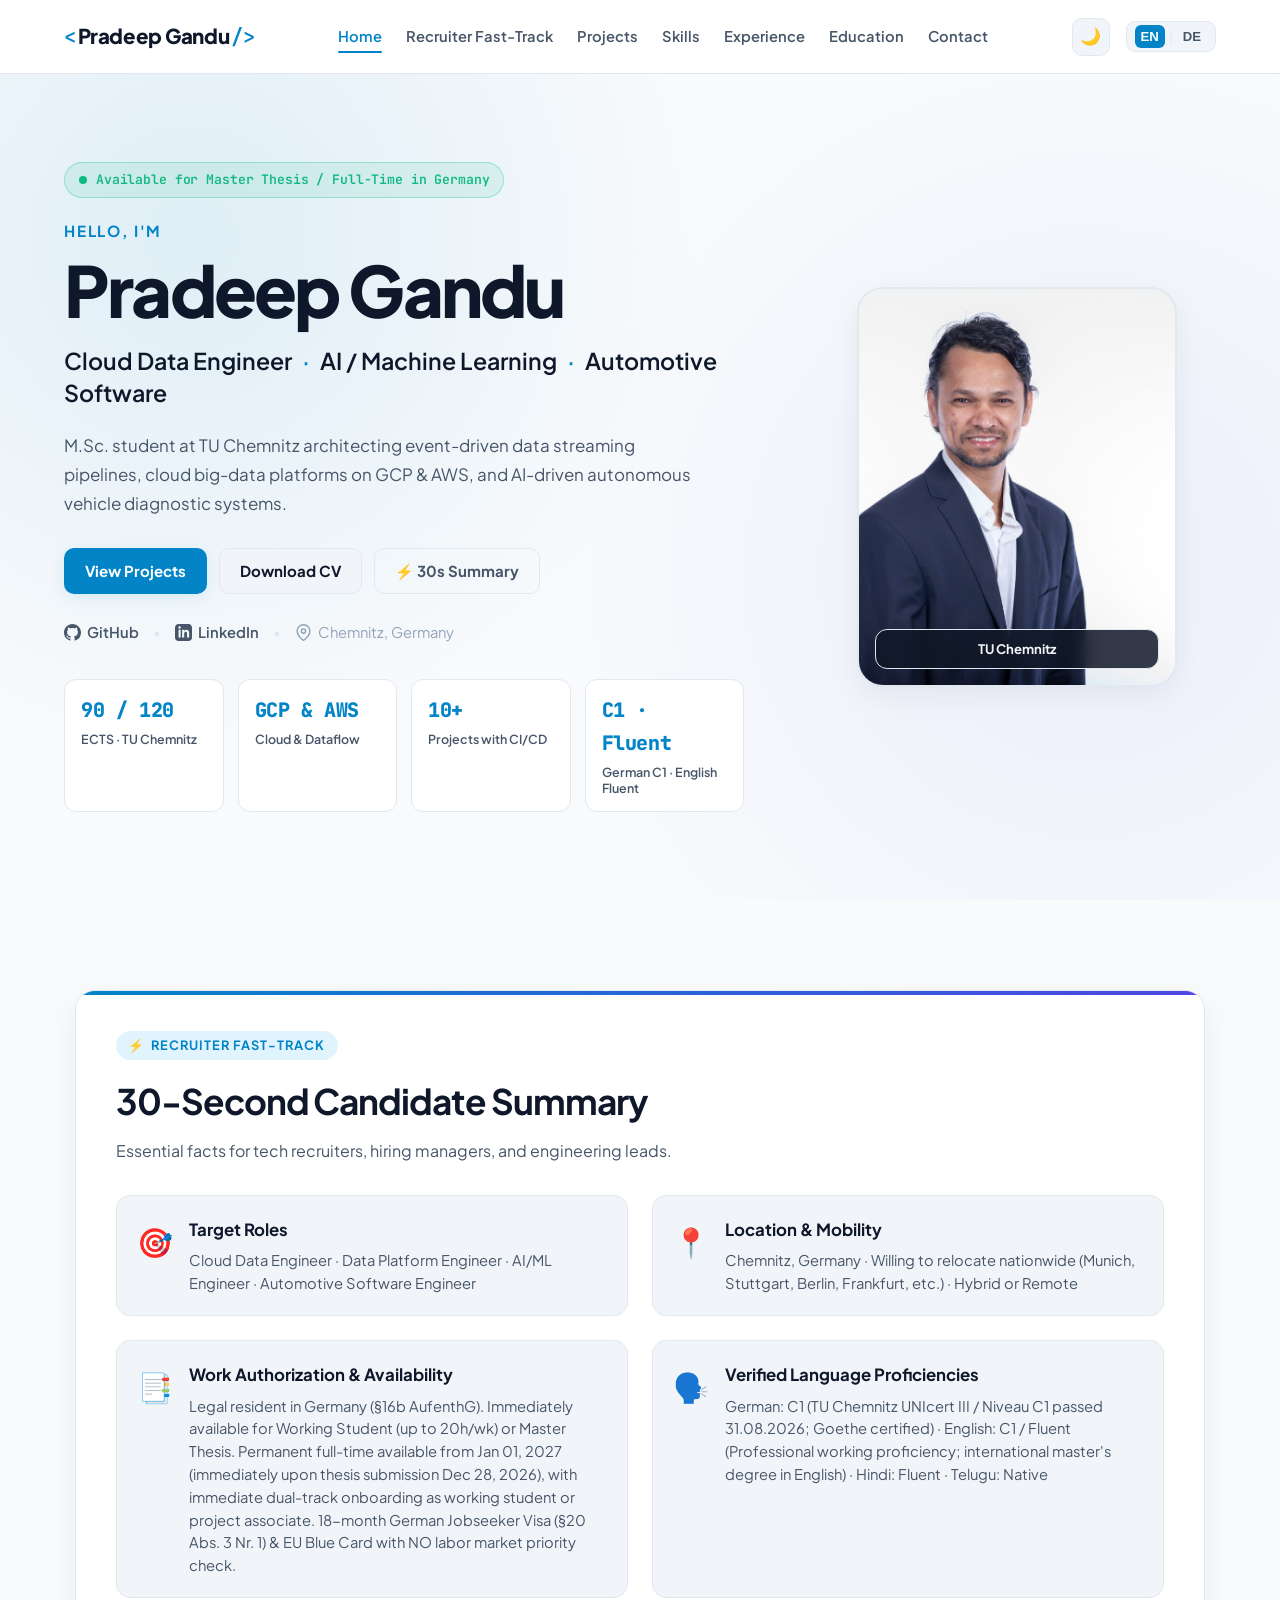
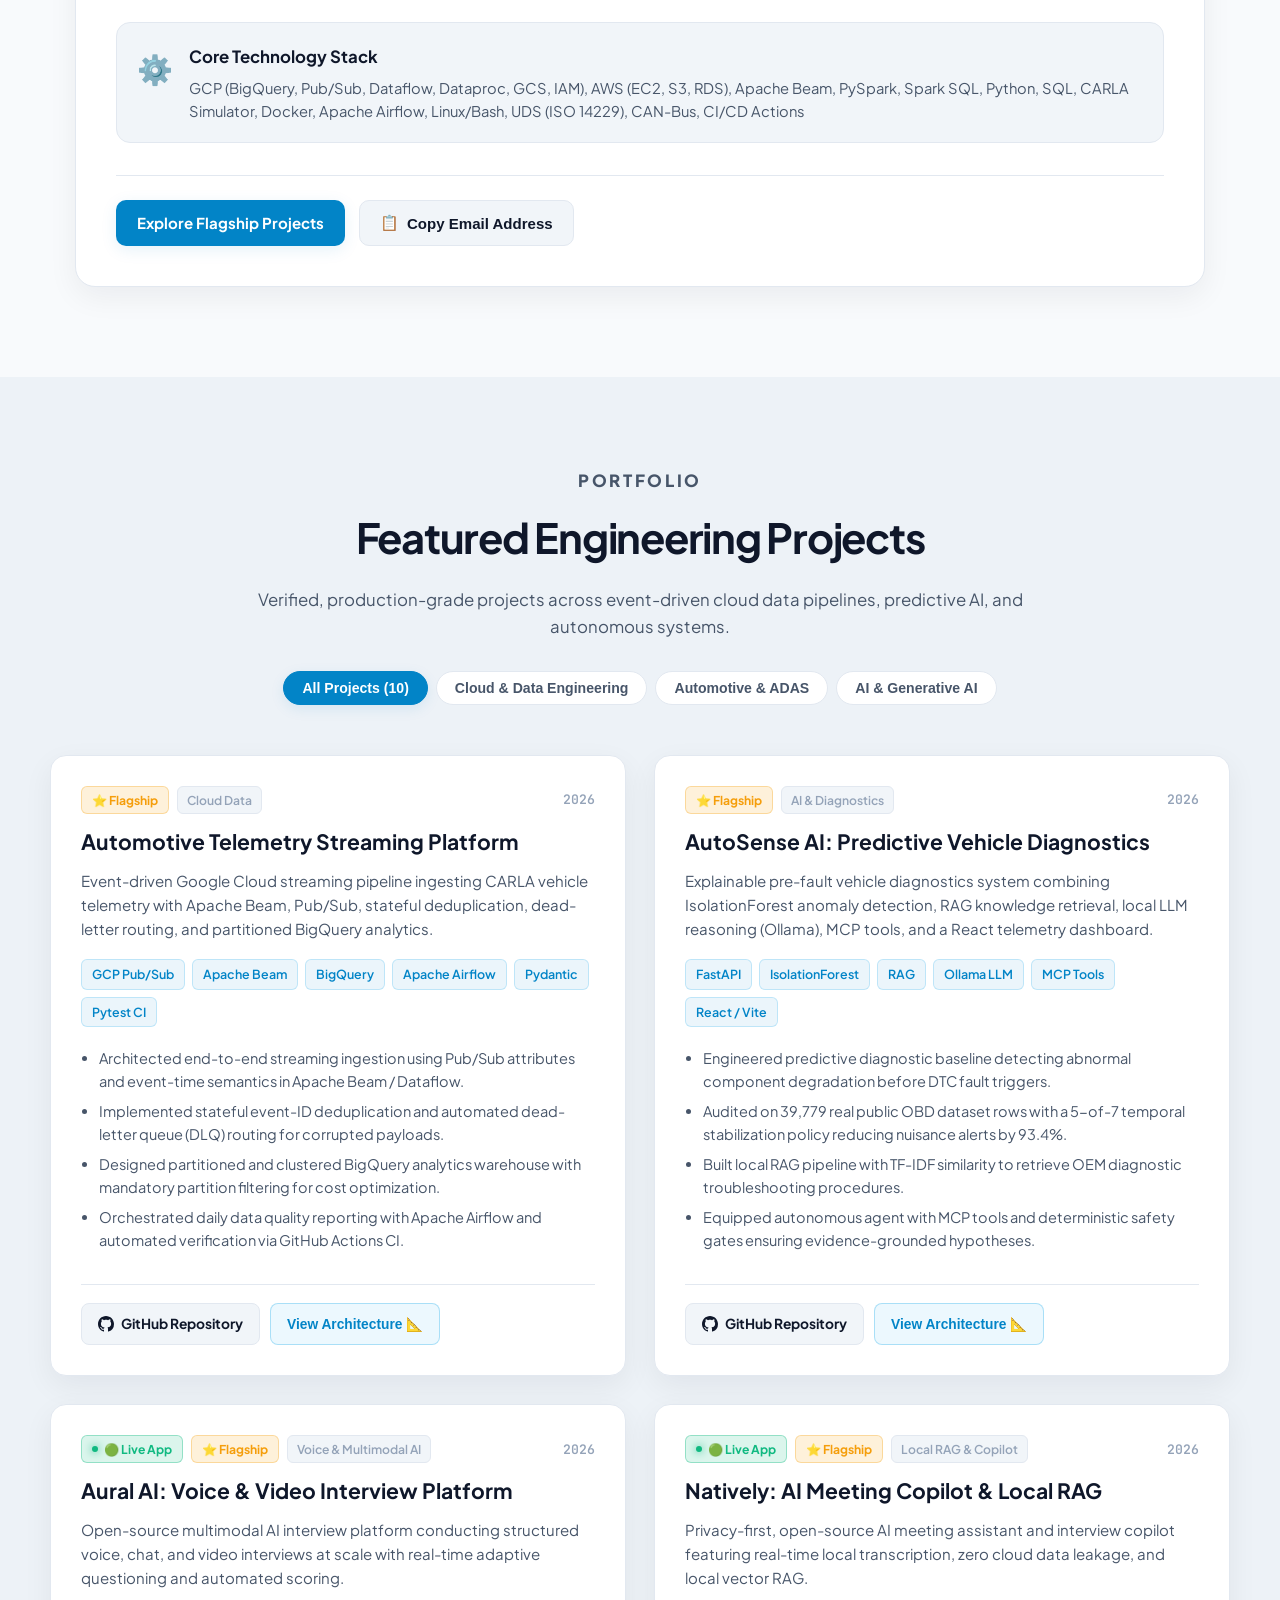
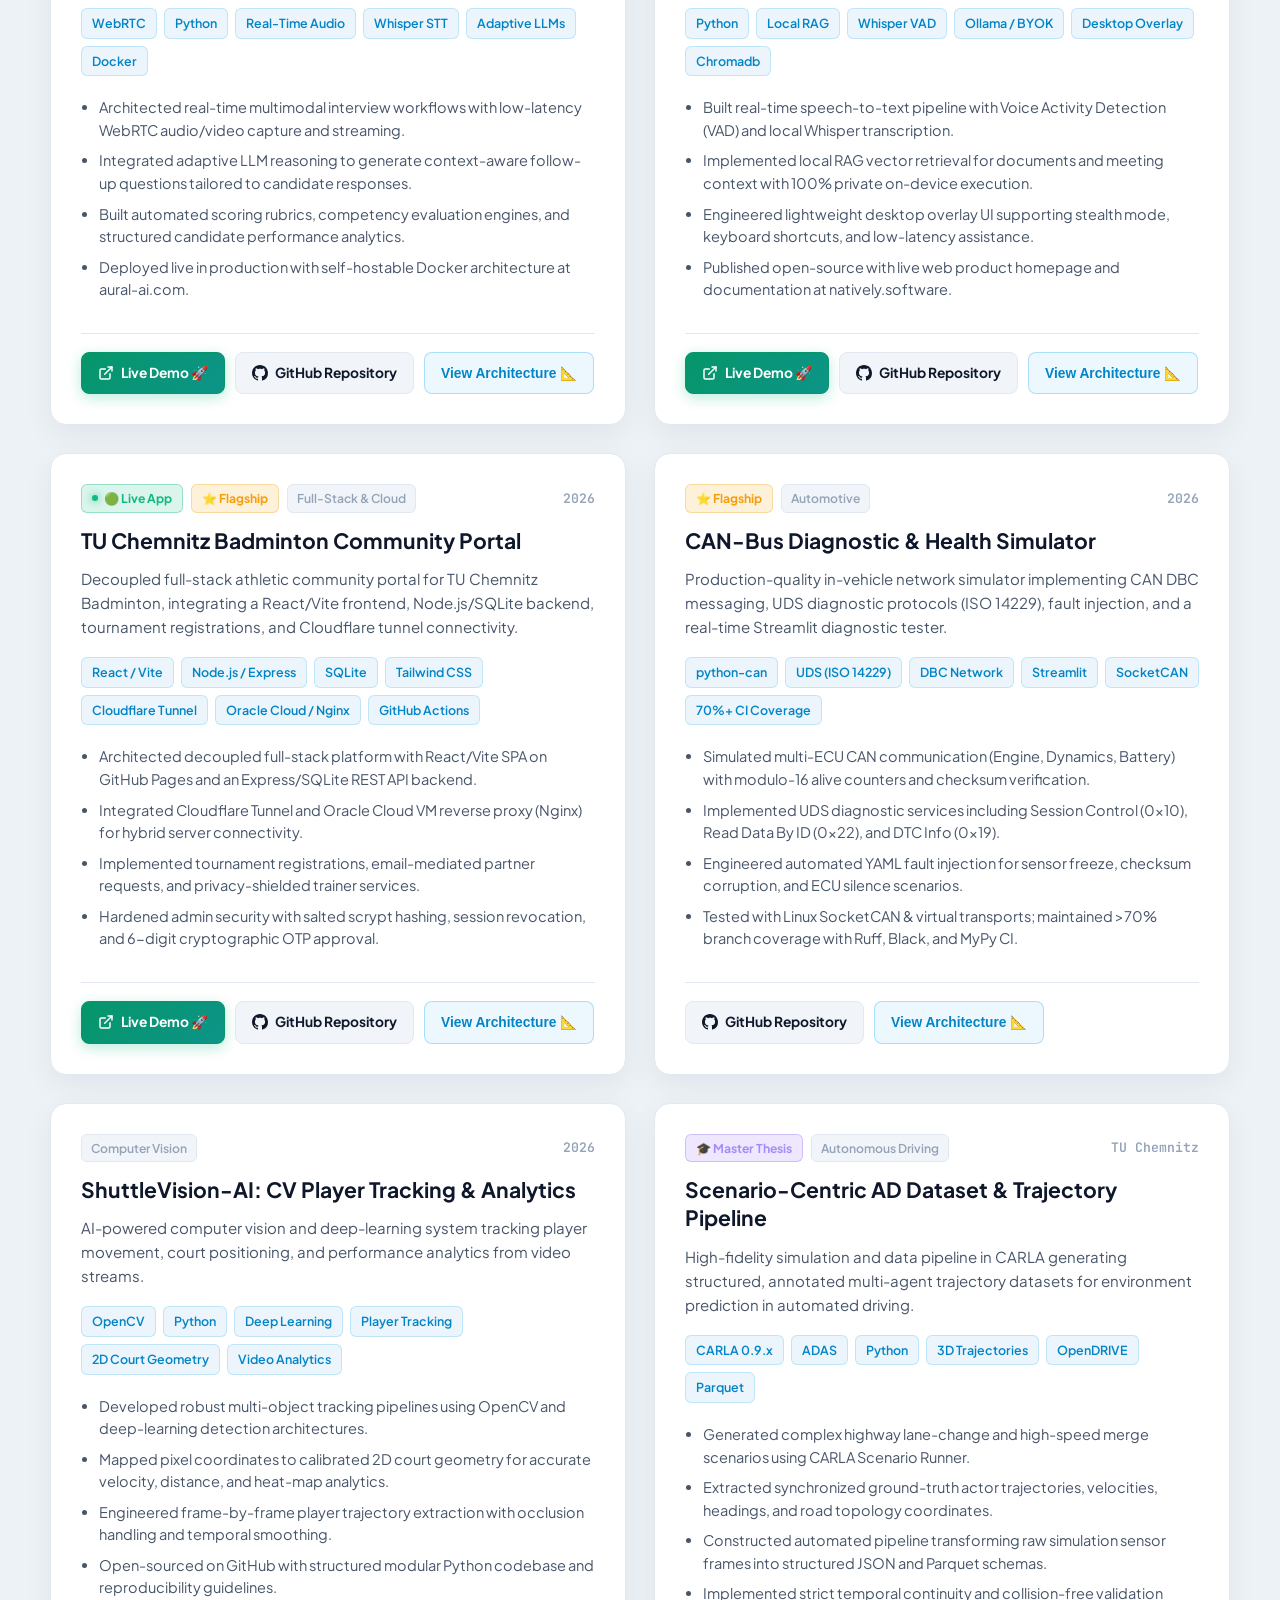
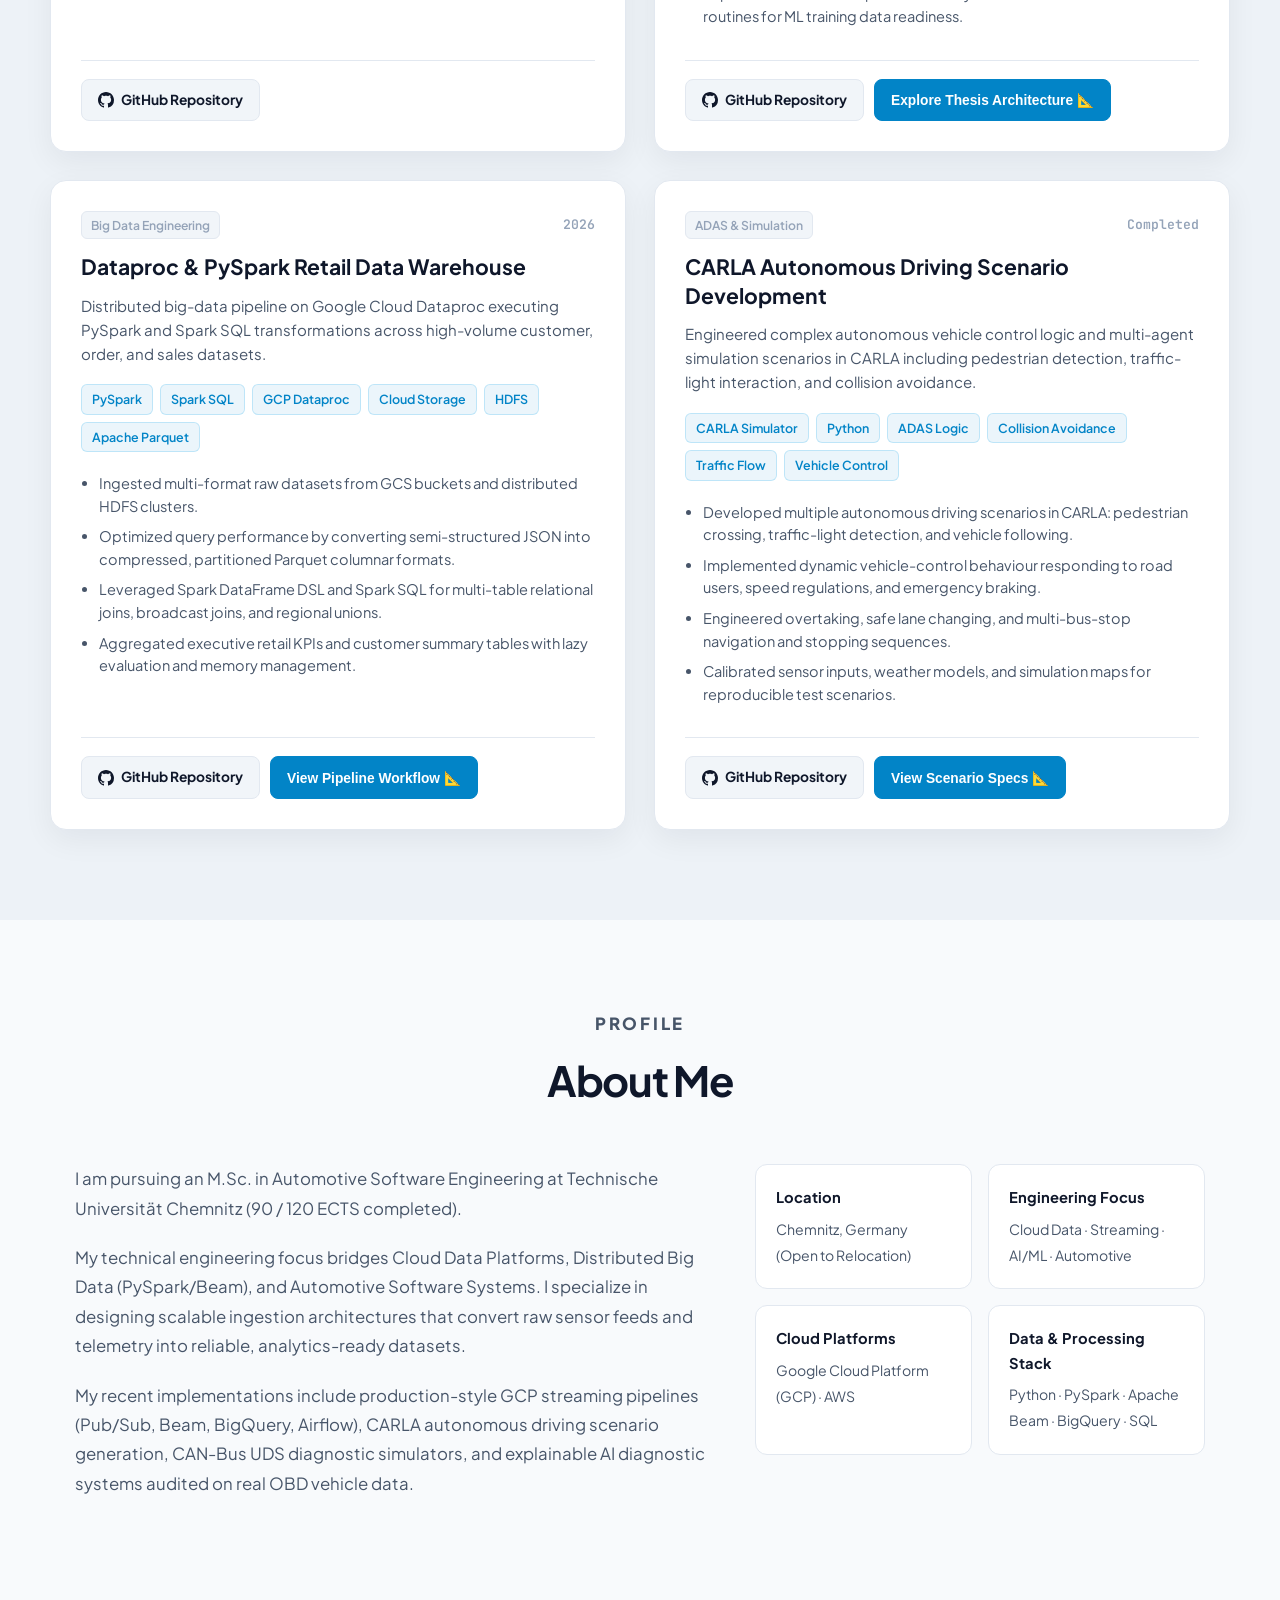
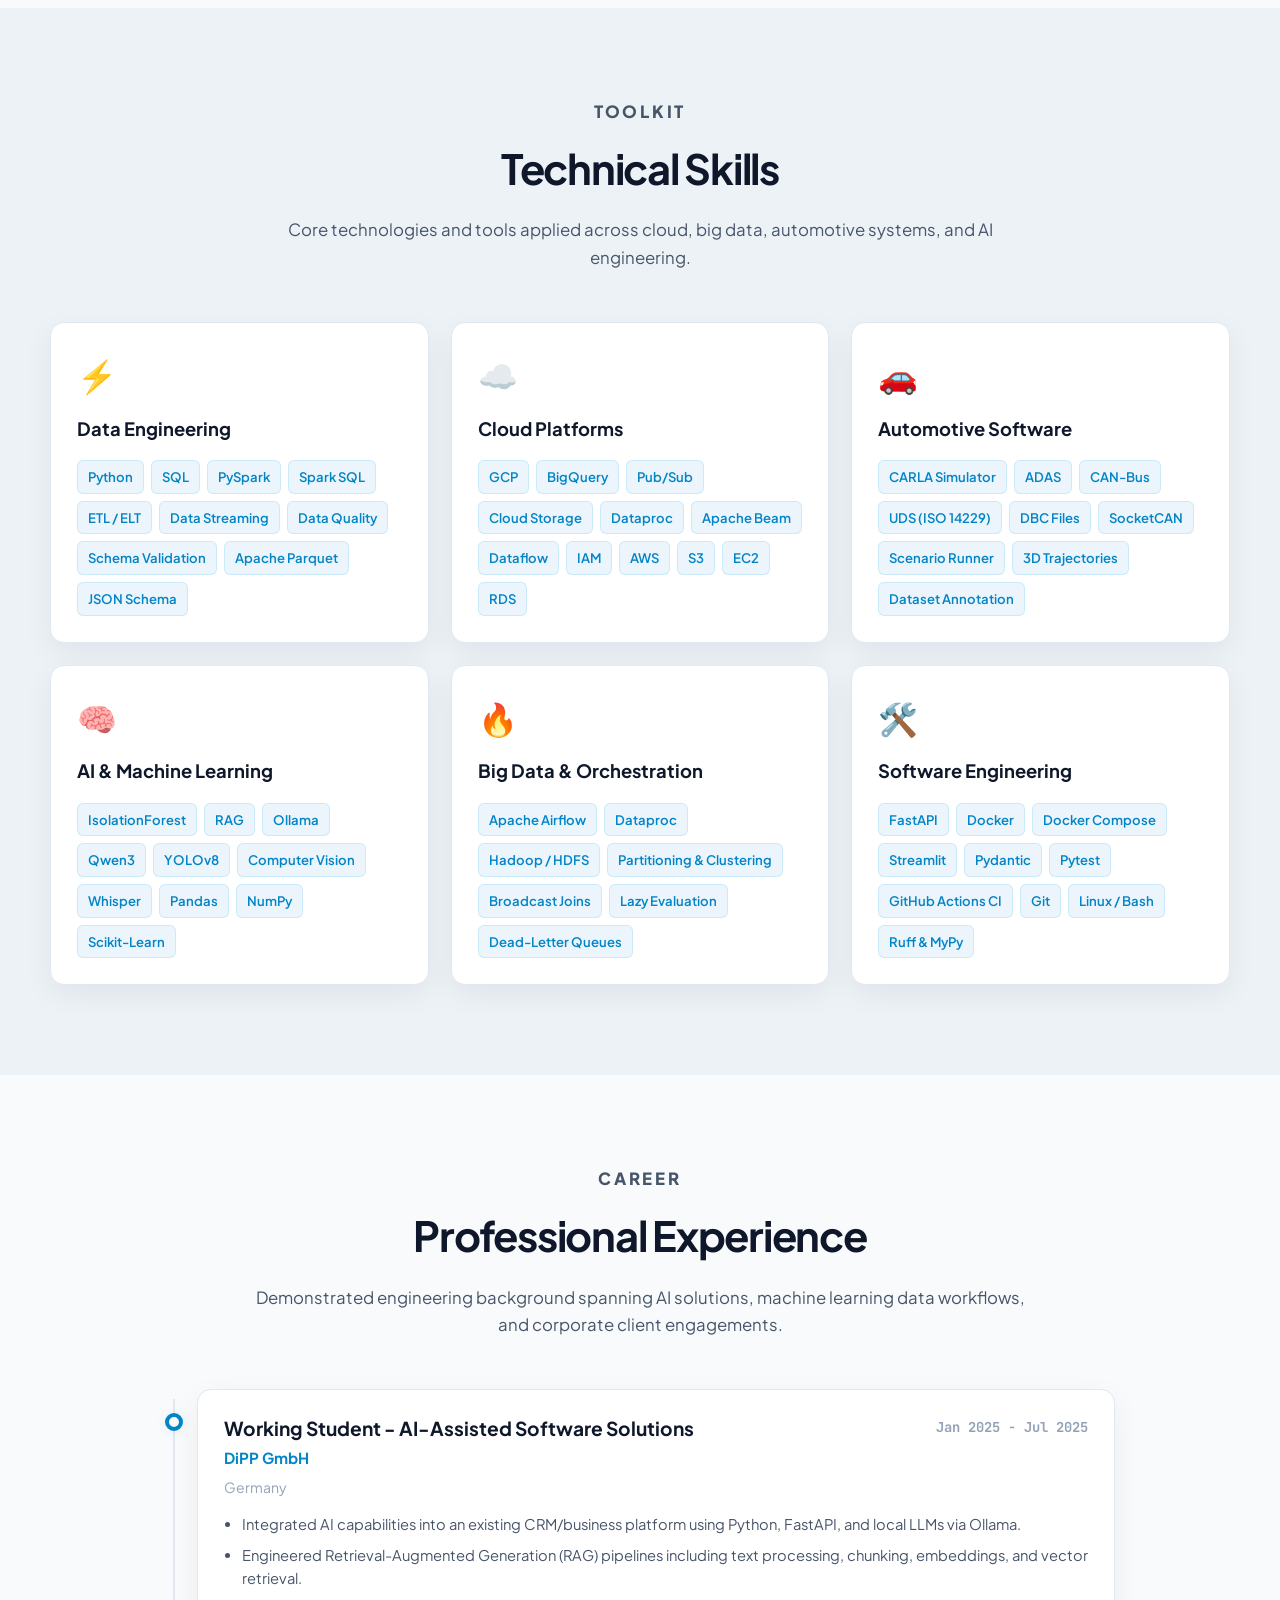
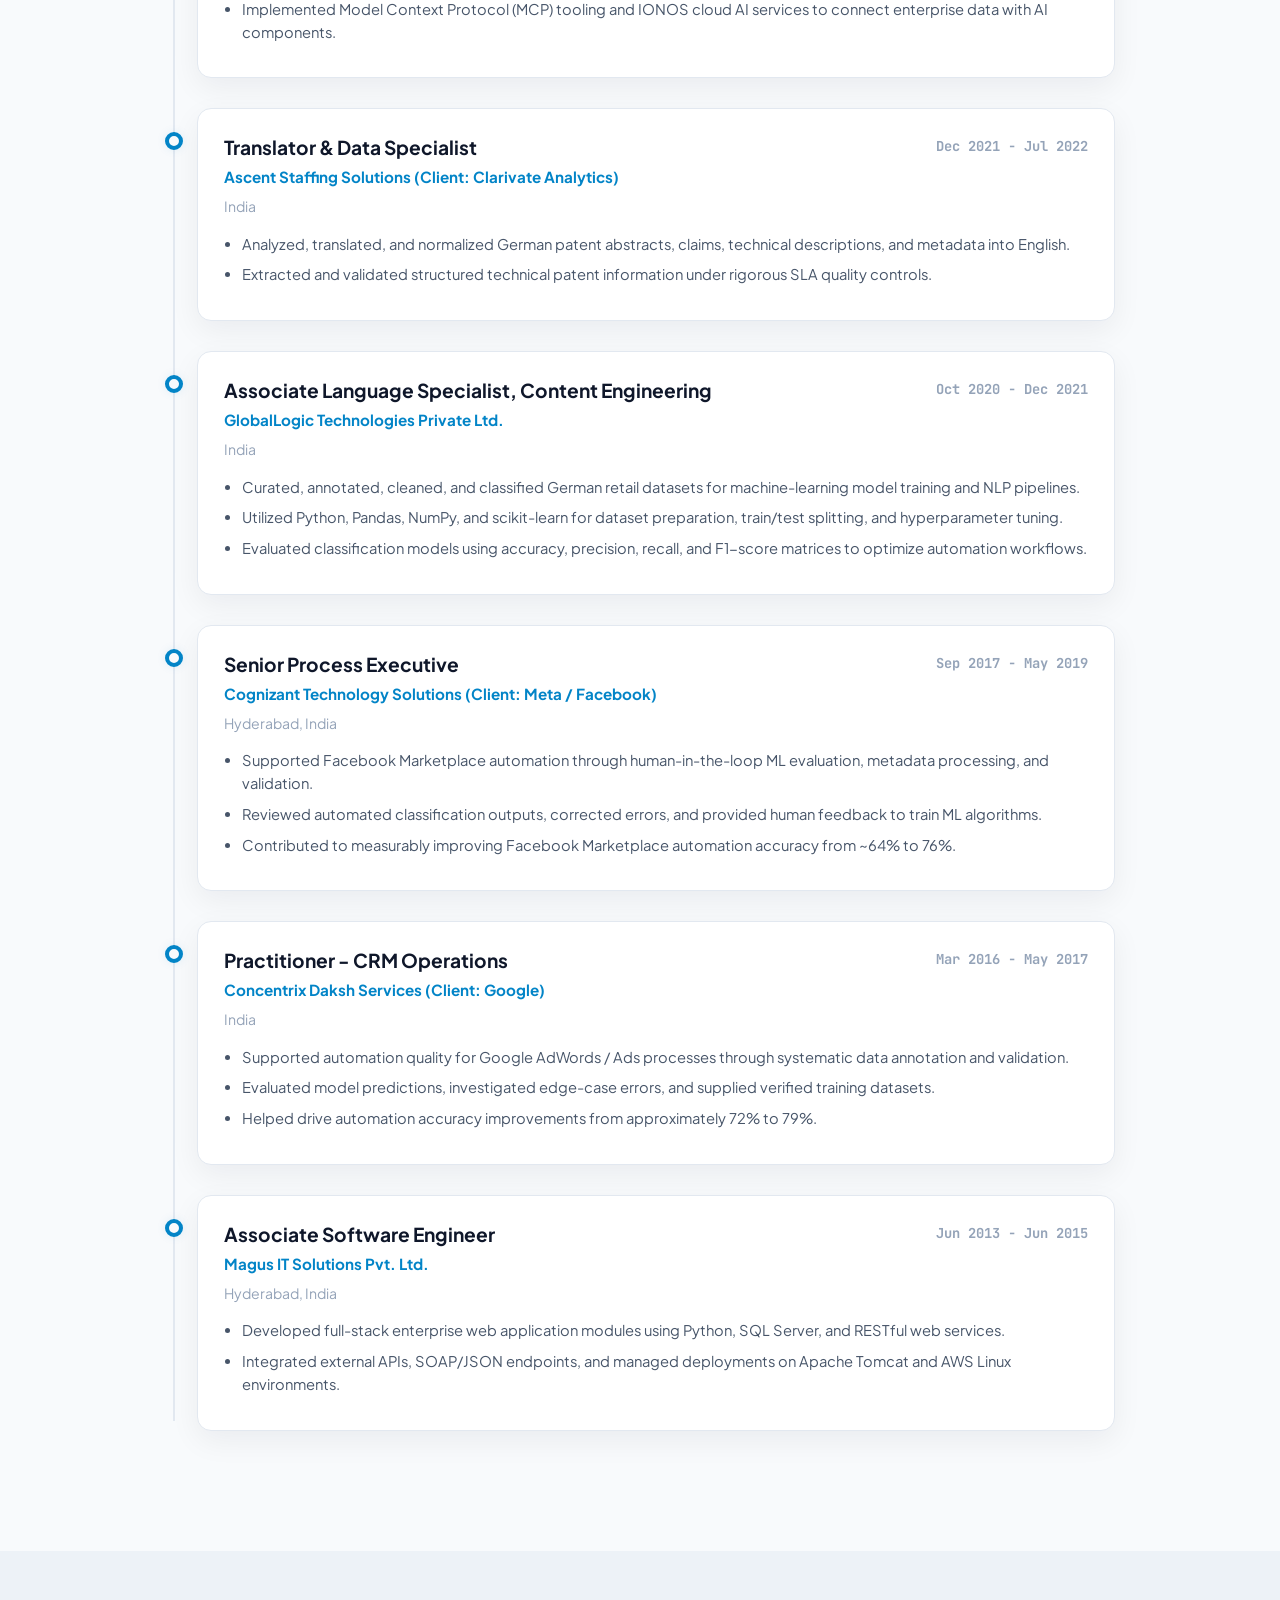
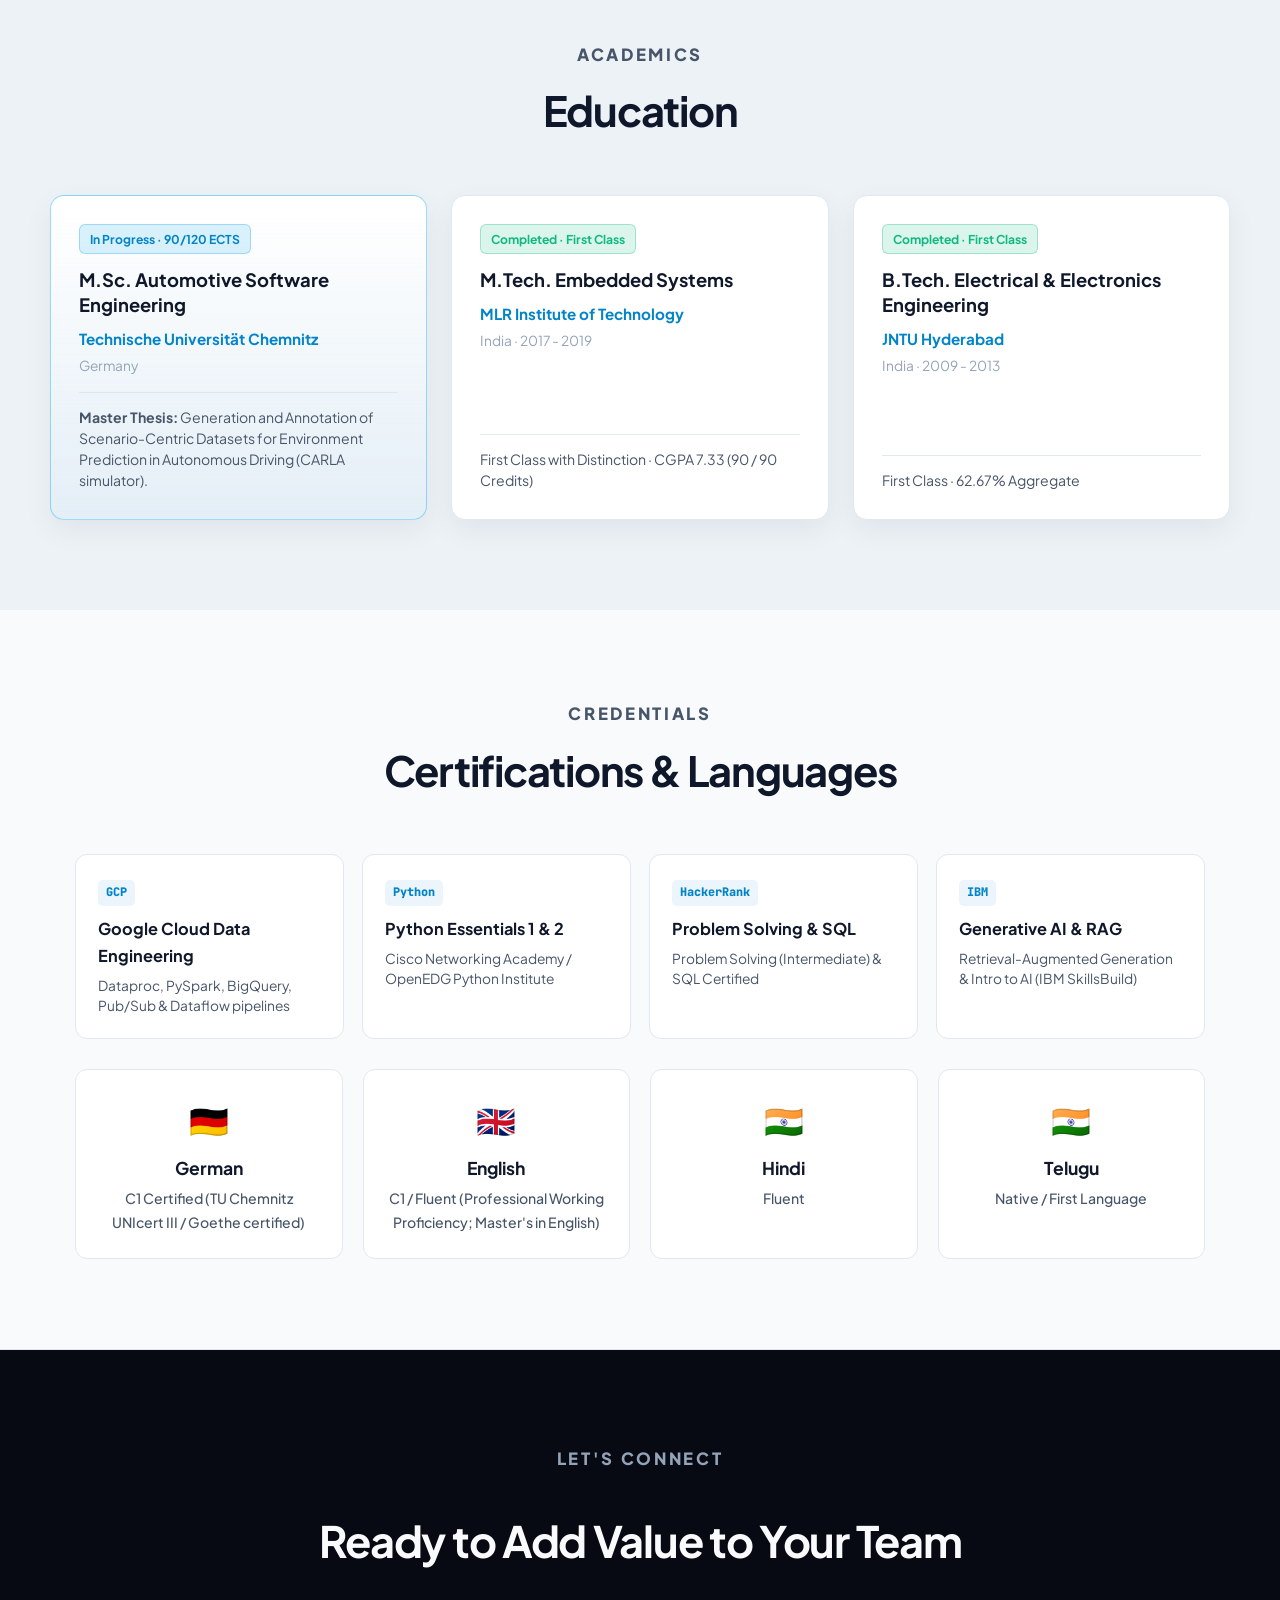
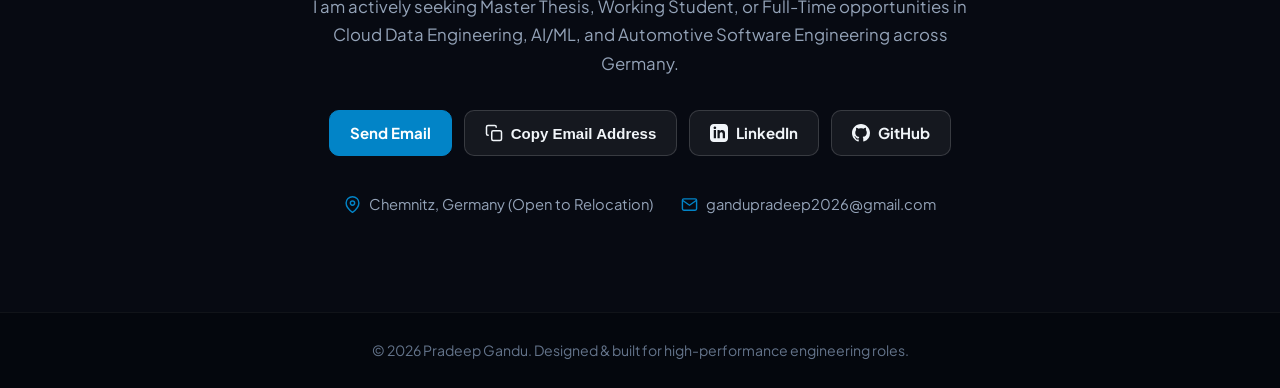
==== index.html @ 8ef7483e "Add TU Chemnitz Badminton Community Portal with live link and architecture modal" ====
<!DOCTYPE html>
<html lang="en" data-theme="dark">
<head>
    <meta charset="UTF-8">
    <meta name="viewport" content="width=device-width, initial-scale=1.0">
    <meta name="description" content="Portfolio of Pradeep Gandu - Cloud Data Engineer, AI/ML, and Automotive Software Engineer based in Chemnitz, Germany.">
    <meta name="keywords" content="Pradeep Gandu, Cloud Data Engineer, GCP, BigQuery, PubSub, Apache Beam, PySpark, AI, Machine Learning, Automotive Software, CAN-Bus, CARLA, Chemnitz, Germany">
    <meta name="author" content="Pradeep Gandu">
    <title>Pradeep Gandu | Cloud Data & Automotive Software Engineer</title>
    <link rel="preconnect" href="https://fonts.googleapis.com">
    <link rel="preconnect" href="https://fonts.gstatic.com" crossorigin>
    <link href="https://fonts.googleapis.com/css2?family=Plus+Jakarta+Sans:wght@400;500;600;700;800&family=JetBrains+Mono:wght@400;500;600&display=swap" rel="stylesheet">
    <link rel="stylesheet" href="style.css?v=1.1">
</head>

<body>

<header class="navbar" id="navbar">
    <a href="#home" class="logo">
        <span class="logo-accent">&lt;</span>Pradeep Gandu<span class="logo-accent">/&gt;</span>
    </a>

    <button class="menu-button" id="menuButton" aria-label="Open navigation" aria-expanded="false">
        ☰
    </button>

    <nav class="nav-links" id="navLinks">
        <a href="#home" data-i18n="nav.home">Home</a>
        <a href="#snapshot" data-i18n="nav.snapshot">Recruiter Fast-Track</a>
        <a href="#projects" data-i18n="nav.projects">Projects</a>
        <a href="#skills" data-i18n="nav.skills">Skills</a>
        <a href="#experience" data-i18n="nav.experience">Experience</a>
        <a href="#education" data-i18n="nav.education">Education</a>
        <a href="#contact" data-i18n="nav.contact">Contact</a>
    </nav>

    <div class="nav-controls">
        <button class="theme-toggle" id="themeToggle" aria-label="Toggle dark and light mode" title="Toggle theme">
            <span class="theme-icon" id="themeIcon">☀️</span>
        </button>

        <div class="language-switcher" aria-label="Language selector">
            <button class="lang-btn active" id="langEn" data-lang="en">EN</button>
            <span class="lang-divider">|</span>
            <button class="lang-btn" id="langDe" data-lang="de">DE</button>
        </div>
    </div>
</header>

<main>

<!-- HERO SECTION -->
<section id="home" class="hero">
    <div class="hero-container">

        <div class="hero-content">
            <div class="status-badge">
                <span class="status-pulse"></span>
                <span data-i18n="hero.status">Available for Master Thesis / Full-Time in Germany</span>
            </div>

            <p class="eyebrow" data-i18n="hero.eyebrow">Hello, I'm</p>

            <h1 class="hero-title">Pradeep Gandu</h1>

            <h2 class="hero-subtitle">
                <span class="highlight-role" data-i18n="hero.role1">Cloud Data Engineer</span>
                <span class="role-dot">·</span>
                <span class="highlight-role" data-i18n="hero.role2">AI / Machine Learning</span>
                <span class="role-dot">·</span>
                <span class="highlight-role" data-i18n="hero.role3">Automotive Software</span>
            </h2>

            <p class="hero-description" data-i18n="hero.description">
                M.Sc. student at TU Chemnitz architecting event-driven data streaming pipelines, cloud big-data platforms on GCP & AWS, and AI-driven autonomous vehicle diagnostic systems.
            </p>

            <div class="hero-buttons">
                <a href="#projects" class="btn primary-btn" data-i18n="hero.projects">
                    <span>View Projects</span>
                    <svg class="btn-arrow" viewBox="0 0 20 20" fill="currentColor"><path fill-rule="evenodd" d="M10.293 3.293a1 1 0 011.414 0l6 6a1 1 0 010 1.414l-6 6a1 1 0 01-1.414-1.414L14.586 11H3a1 1 0 110-2h11.586l-4.293-4.293a1 1 0 010-1.414z" clip-rule="evenodd"></path></svg>
                </a>

                <a
                    href="assets/Pradeep_Gandu_CV_EN.pdf"
                    class="btn secondary-btn"
                    id="cvButton"
                    target="_blank"
                    rel="noopener"
                    data-i18n="hero.cv"
                >
                    <svg class="btn-icon" viewBox="0 0 24 24" fill="none" stroke="currentColor" stroke-width="2"><path d="M14 2H6a2 2 0 0 0-2 2v16a2 2 0 0 0 2 2h12a2 2 0 0 0 2-2V8z"></path><polyline points="14 2 14 8 20 8"></polyline><line x1="16" y1="13" x2="8" y2="13"></line><line x1="16" y1="17" x2="8" y2="17"></line><polyline points="10 9 9 9 8 9"></polyline></svg>
                    <span>Download CV</span>
                </a>

                <a href="#snapshot" class="btn outline-btn" data-i18n="hero.snapshotBtn">⚡ 30s Summary</a>
            </div>

            <div class="quick-links">
                <a href="https://github.com/gandupradeep2026/" target="_blank" rel="noopener noreferrer" class="link-item">
                    <svg class="link-icon" viewBox="0 0 24 24" fill="currentColor"><path d="M12 0C5.37 0 0 5.37 0 12c0 5.31 3.435 9.795 8.205 11.385.6.105.825-.255.825-.57 0-.285-.015-1.23-.015-2.235-3.015.555-3.795-.735-4.035-1.41-.135-.345-.72-1.41-1.23-1.695-.42-.225-1.02-.78-.015-.795.945-.015 1.62.87 1.845 1.23 1.08 1.815 2.805 1.305 3.495.99.105-.78.42-1.305.765-1.605-2.67-.3-5.46-1.335-5.46-5.925 0-1.305.465-2.385 1.23-3.225-.12-.3-.54-1.53.12-3.18 0 0 1.005-.315 3.3 1.23.96-.27 1.98-.405 3-.405s2.04.135 3 .405c2.295-1.56 3.3-1.23 3.3-1.23.66 1.65.24 2.88.12 3.18.765.84 1.23 1.905 1.23 3.225 0 4.605-2.805 5.625-5.475 5.925.435.375.81 1.095.81 2.22 0 1.605-.015 2.895-.015 3.3 0 .315.225.69.825.57A12.02 12.02 0 0024 12c0-6.63-5.37-12-12-12z"/></svg>
                    <span>GitHub</span>
                </a>
                <span class="dot-separator">•</span>
                <a href="https://www.linkedin.com/in/pradeep-gandu/" target="_blank" rel="noopener noreferrer" class="link-item">
                    <svg class="link-icon" viewBox="0 0 24 24" fill="currentColor"><path d="M19 0h-14c-2.761 0-5 2.239-5 5v14c0 2.761 2.239 5 5 5h14c2.762 0 5-2.239 5-5v-14c0-2.761-2.238-5-5-5zm-11 19h-3v-11h3v11zm-1.5-12.268c-.966 0-1.75-.79-1.75-1.764s.784-1.764 1.75-1.764 1.75.79 1.75 1.764-.783 1.764-1.75 1.764zm13.5 12.268h-3v-5.604c0-3.368-4-3.113-4 0v5.604h-3v-11h3v1.765c1.396-2.586 7-2.777 7 2.476v6.759z"/></svg>
                    <span>LinkedIn</span>
                </a>
                <span class="dot-separator">•</span>
                <span class="location-badge">
                    <svg class="link-icon" viewBox="0 0 24 24" fill="none" stroke="currentColor" stroke-width="2"><path d="M21 10c0 7-9 13-9 13s-9-6-9-13a9 9 0 0 1 18 0z"></path><circle cx="12" cy="10" r="3"></circle></svg>
                    <span data-i18n="hero.location">Chemnitz, Germany</span>
                </span>
            </div>

            <!-- HERO STAT RIBBON -->
            <div class="hero-stats">
                <div class="stat-card">
                    <span class="stat-value">90 / 120</span>
                    <span class="stat-label" data-i18n="stats.ects">ECTS · TU Chemnitz</span>
                </div>
                <div class="stat-card">
                    <span class="stat-value">GCP & AWS</span>
                    <span class="stat-label" data-i18n="stats.cloud">Cloud & Dataflow</span>
                </div>
                <div class="stat-card">
                    <span class="stat-value">10+</span>
                    <span class="stat-label" data-i18n="stats.repos">Projects with CI/CD</span>
                </div>
                <div class="stat-card">
                    <span class="stat-value" data-i18n="stats.languagesValue">C1 · Fluent</span>
                    <span class="stat-label" data-i18n="stats.languages">German C1 · English Fluent</span>
                </div>
            </div>
        </div>

        <div class="hero-photo-wrapper">
            <div class="hero-photo-frame">
                <div class="photo-glow"></div>
                <img
                    src="assets/images/photo.jpeg"
                    alt="Pradeep Gandu"
                    class="profile-photo"
                    id="profilePhoto"
                >
                <div class="photo-fallback" id="photoFallback">PG</div>
                <div class="photo-badge">
                    <span>TU Chemnitz</span>
                </div>
            </div>
        </div>

    </div>
</section>

<!-- RECRUITER FAST-TRACK SECTION -->
<section id="snapshot" class="section snapshot-section">
    <div class="snapshot-card">
        <div class="snapshot-header">
            <div class="snapshot-badge">
                <span class="pulse-icon">⚡</span>
                <span data-i18n="snapshot.badge">Recruiter Fast-Track</span>
            </div>
            <h2 data-i18n="snapshot.title">30-Second Candidate Summary</h2>
            <p data-i18n="snapshot.subtitle">Essential facts for tech recruiters, hiring managers, and engineering leads.</p>
        </div>

        <div class="snapshot-grid">
            <div class="snapshot-item">
                <div class="snapshot-icon">🎯</div>
                <div class="snapshot-content">
                    <h3 data-i18n="snapshot.targetRolesTitle">Target Roles</h3>
                    <p data-i18n="snapshot.targetRolesDesc">Cloud Data Engineer · Data Platform Engineer · AI/ML Engineer · Automotive Software Engineer</p>
                </div>
            </div>

            <div class="snapshot-item">
                <div class="snapshot-icon">📍</div>
                <div class="snapshot-content">
                    <h3 data-i18n="snapshot.locationTitle">Location & Mobility</h3>
                    <p data-i18n="snapshot.locationDesc">Chemnitz, Germany · Willing to relocate nationwide (Munich, Stuttgart, Berlin, Frankfurt, etc.) · Hybrid or Remote</p>
                </div>
            </div>

            <div class="snapshot-item">
                <div class="snapshot-icon">📑</div>
                <div class="snapshot-content">
                    <h3 data-i18n="snapshot.visaTitle">Work Authorization & Availability</h3>
                    <p data-i18n="snapshot.visaDesc">Legal resident in Germany (§16b AufenthG). Immediately available for Working Student (up to 20h/wk) or Master Thesis. Permanent full-time available from Jan 01, 2027 (immediately upon thesis submission Dec 28, 2026), with immediate dual-track onboarding as working student or project associate. 18-month German Jobseeker Visa (§20 Abs. 3 Nr. 1) & EU Blue Card with NO labor market priority check.</p>
                </div>
            </div>

            <div class="snapshot-item">
                <div class="snapshot-icon">🗣️</div>
                <div class="snapshot-content">
                    <h3 data-i18n="snapshot.langTitle">Verified Language Proficiencies</h3>
                    <p data-i18n="snapshot.langDesc">German: C1 (TU Chemnitz UNIcert III / Niveau C1 passed 31.08.2026; Goethe certified) · English: C1 / Fluent (Professional working proficiency; international master's degree in English) · Hindi: Fluent · Telugu: Native</p>
                </div>
            </div>

            <div class="snapshot-item" style="grid-column: 1 / -1;">
                <div class="snapshot-icon">⚙️</div>
                <div class="snapshot-content">
                    <h3 data-i18n="snapshot.stackTitle">Core Technology Stack</h3>
                    <p data-i18n="snapshot.stackDesc">GCP (BigQuery, Pub/Sub, Dataflow, Dataproc, GCS, IAM), AWS (EC2, S3, RDS), Apache Beam, PySpark, Spark SQL, Python, SQL, CARLA Simulator, Docker, Apache Airflow, Linux/Bash, UDS (ISO 14229), CAN-Bus, CI/CD Actions</p>
                </div>
            </div>
        </div>

        <div class="snapshot-footer">
            <a href="#projects" class="btn primary-btn" data-i18n="snapshot.btnProjects">Explore Flagship Projects</a>
            <button class="btn secondary-btn copy-email-btn" data-email="gandupradeep2026@gmail.com">
                <span class="copy-icon">📋</span>
                <span data-i18n="snapshot.copyEmail">Copy Email Address</span>
            </button>
        </div>
    </div>
</section>

<!-- PROJECTS SECTION -->
<section id="projects" class="section section-alt">
    <div class="section-heading">
        <p class="section-label" data-i18n="projects.label">PORTFOLIO</p>
        <h2 data-i18n="projects.title">Featured Engineering Projects</h2>
        <p data-i18n="projects.subtitle">
            Verified, production-grade projects across event-driven cloud data pipelines, predictive AI, and autonomous systems.
        </p>

        <!-- CATEGORY FILTERS -->
        <div class="project-filters" role="tablist">
            <button class="filter-btn active" data-filter="all" data-i18n="projects.filterAll">All Projects (10)</button>
            <button class="filter-btn" data-filter="cloud" data-i18n="projects.filterCloud">Cloud & Data Engineering</button>
            <button class="filter-btn" data-filter="automotive" data-i18n="projects.filterAuto">Automotive & ADAS</button>
            <button class="filter-btn" data-filter="ai" data-i18n="projects.filterAI">AI & Generative AI</button>
        </div>
    </div>

    <div class="projects-grid" id="projectsGrid">

        <!-- PROJECT 1: Automotive Telemetry GCP -->
        <article class="project-card" data-category="cloud automotive">
            <div class="project-top">
                <div class="project-badge-group">
                    <span class="badge-featured" data-i18n="projects.flagship">⭐ Flagship</span>
                    <span class="project-category-tag">Cloud Data</span>
                </div>
                <span class="project-year">2026</span>
            </div>

            <h3 data-i18n="projects.telemetry.title">Automotive Telemetry Streaming Platform</h3>
            
            <p class="project-description" data-i18n="projects.telemetry.desc">
                Event-driven Google Cloud streaming pipeline ingesting CARLA vehicle telemetry with Apache Beam, Pub/Sub, stateful deduplication, dead-letter routing, and partitioned BigQuery analytics.
            </p>

            <div class="project-tags">
                <span>GCP Pub/Sub</span>
                <span>Apache Beam</span>
                <span>BigQuery</span>
                <span>Apache Airflow</span>
                <span>Pydantic</span>
                <span>Pytest CI</span>
            </div>

            <ul class="project-bullets">
                <li data-i18n="projects.telemetry.b1">Architected end-to-end streaming ingestion using Pub/Sub attributes and event-time semantics in Apache Beam / Dataflow.</li>
                <li data-i18n="projects.telemetry.b2">Implemented stateful event-ID deduplication and automated dead-letter queue (DLQ) routing for corrupted payloads.</li>
                <li data-i18n="projects.telemetry.b3">Designed partitioned and clustered BigQuery analytics warehouse with mandatory partition filtering for cost optimization.</li>
                <li data-i18n="projects.telemetry.b4">Orchestrated daily data quality reporting with Apache Airflow and automated verification via GitHub Actions CI.</li>
            </ul>

            <div class="project-actions">
                <a href="https://github.com/gandupradeep2026/automotive-telemetry-gcp" target="_blank" rel="noopener noreferrer" class="project-btn repo-btn">
                    <svg class="btn-icon" viewBox="0 0 24 24" fill="currentColor"><path d="M12 0C5.37 0 0 5.37 0 12c0 5.31 3.435 9.795 8.205 11.385.6.105.825-.255.825-.57 0-.285-.015-1.23-.015-2.235-3.015.555-3.795-.735-4.035-1.41-.135-.345-.72-1.41-1.23-1.695-.42-.225-1.02-.78-.015-.795.945-.015 1.62.87 1.845 1.23 1.08 1.815 2.805 1.305 3.495.99.105-.78.42-1.305.765-1.605-2.67-.3-5.46-1.335-5.46-5.925 0-1.305.465-2.385 1.23-3.225-.12-.3-.54-1.53.12-3.18 0 0 1.005-.315 3.3 1.23.96-.27 1.98-.405 3-.405s2.04.135 3 .405c2.295-1.56 3.3-1.23 3.3-1.23.66 1.65.24 2.88.12 3.18.765.84 1.23 1.905 1.23 3.225 0 4.605-2.805 5.625-5.475 5.925.435.375.81 1.095.81 2.22 0 1.605-.015 2.895-.015 3.3 0 .315.225.69.825.57A12.02 12.02 0 0024 12c0-6.63-5.37-12-12-12z"/></svg>
                    <span data-i18n="projects.btnCode">GitHub Repository</span>
                </a>
                <button class="project-btn modal-trigger-btn" data-project="telemetry">
                    <span data-i18n="projects.btnArchitecture">View Architecture 📐</span>
                </button>
            </div>
        </article>

        <!-- PROJECT 2: AutoSense AI -->
        <article class="project-card" data-category="automotive ai">
            <div class="project-top">
                <div class="project-badge-group">
                    <span class="badge-featured" data-i18n="projects.flagship">⭐ Flagship</span>
                    <span class="project-category-tag">AI & Diagnostics</span>
                </div>
                <span class="project-year">2026</span>
            </div>

            <h3 data-i18n="projects.autosense.title">AutoSense AI: Predictive Vehicle Diagnostics</h3>
            
            <p class="project-description" data-i18n="projects.autosense.desc">
                Explainable pre-fault vehicle diagnostics system combining IsolationForest anomaly detection, RAG knowledge retrieval, local LLM reasoning (Ollama), MCP tools, and a React telemetry dashboard.
            </p>

            <div class="project-tags">
                <span>FastAPI</span>
                <span>IsolationForest</span>
                <span>RAG</span>
                <span>Ollama LLM</span>
                <span>MCP Tools</span>
                <span>React / Vite</span>
            </div>

            <ul class="project-bullets">
                <li data-i18n="projects.autosense.b1">Engineered predictive diagnostic baseline detecting abnormal component degradation before DTC fault triggers.</li>
                <li data-i18n="projects.autosense.b2">Audited on 39,779 real public OBD dataset rows with a 5-of-7 temporal stabilization policy reducing nuisance alerts by 93.4%.</li>
                <li data-i18n="projects.autosense.b3">Built local RAG pipeline with TF-IDF similarity to retrieve OEM diagnostic troubleshooting procedures.</li>
                <li data-i18n="projects.autosense.b4">Equipped autonomous agent with MCP tools and deterministic safety gates ensuring evidence-grounded hypotheses.</li>
            </ul>

            <div class="project-actions">
                <a href="https://github.com/gandupradeep2026/autosense-ai" target="_blank" rel="noopener noreferrer" class="project-btn repo-btn">
                    <svg class="btn-icon" viewBox="0 0 24 24" fill="currentColor"><path d="M12 0C5.37 0 0 5.37 0 12c0 5.31 3.435 9.795 8.205 11.385.6.105.825-.255.825-.57 0-.285-.015-1.23-.015-2.235-3.015.555-3.795-.735-4.035-1.41-.135-.345-.72-1.41-1.23-1.695-.42-.225-1.02-.78-.015-.795.945-.015 1.62.87 1.845 1.23 1.08 1.815 2.805 1.305 3.495.99.105-.78.42-1.305.765-1.605-2.67-.3-5.46-1.335-5.46-5.925 0-1.305.465-2.385 1.23-3.225-.12-.3-.54-1.53.12-3.18 0 0 1.005-.315 3.3 1.23.96-.27 1.98-.405 3-.405s2.04.135 3 .405c2.295-1.56 3.3-1.23 3.3-1.23.66 1.65.24 2.88.12 3.18.765.84 1.23 1.905 1.23 3.225 0 4.605-2.805 5.625-5.475 5.925.435.375.81 1.095.81 2.22 0 1.605-.015 2.895-.015 3.3 0 .315.225.69.825.57A12.02 12.02 0 0024 12c0-6.63-5.37-12-12-12z"/></svg>
                    <span data-i18n="projects.btnCode">GitHub Repository</span>
                </a>
                <button class="project-btn modal-trigger-btn" data-project="autosense">
                    <span data-i18n="projects.btnArchitecture">View Architecture 📐</span>
                </button>
            </div>
        </article>

        <!-- PROJECT 3: Aural AI (Live Deployed) -->
        <article class="project-card" data-category="ai">
            <div class="project-top">
                <div class="project-badge-group">
                    <span class="badge-live" data-i18n="projects.liveBadge">🟢 Live App</span>
                    <span class="badge-featured" data-i18n="projects.flagship">⭐ Flagship</span>
                    <span class="project-category-tag">Voice & Multimodal AI</span>
                </div>
                <span class="project-year">2026</span>
            </div>

            <h3 data-i18n="projects.aural.title">Aural AI: Voice & Video Interview Platform</h3>
            
            <p class="project-description" data-i18n="projects.aural.desc">
                Open-source multimodal AI interview platform conducting structured voice, chat, and video interviews at scale with real-time adaptive questioning and automated scoring.
            </p>

            <div class="project-tags">
                <span>WebRTC</span>
                <span>Python</span>
                <span>Real-Time Audio</span>
                <span>Whisper STT</span>
                <span>Adaptive LLMs</span>
                <span>Docker</span>
            </div>

            <ul class="project-bullets">
                <li data-i18n="projects.aural.b1">Architected real-time multimodal interview workflows with low-latency WebRTC audio/video capture and streaming.</li>
                <li data-i18n="projects.aural.b2">Integrated adaptive LLM reasoning to generate context-aware follow-up questions tailored to candidate responses.</li>
                <li data-i18n="projects.aural.b3">Built automated scoring rubrics, competency evaluation engines, and structured candidate performance analytics.</li>
                <li data-i18n="projects.aural.b4">Deployed live in production with self-hostable Docker architecture at aural-ai.com.</li>
            </ul>

            <div class="project-actions">
                <a href="https://aural-ai.com" target="_blank" rel="noopener noreferrer" class="project-btn live-btn">
                    <svg class="btn-icon" viewBox="0 0 24 24" fill="none" stroke="currentColor" stroke-width="2.2" stroke-linecap="round" stroke-linejoin="round"><path d="M18 13v6a2 2 0 0 1-2 2H5a2 2 0 0 1-2-2V8a2 2 0 0 1 2-2h6"></path><polyline points="15 3 21 3 21 9"></polyline><line x1="10" y1="14" x2="21" y2="3"></line></svg>
                    <span data-i18n="projects.btnLive">Live Demo 🚀</span>
                </a>
                <a href="https://github.com/gandupradeep2026/pradeep-ai-interview-agent" target="_blank" rel="noopener noreferrer" class="project-btn repo-btn">
                    <svg class="btn-icon" viewBox="0 0 24 24" fill="currentColor"><path d="M12 0C5.37 0 0 5.37 0 12c0 5.31 3.435 9.795 8.205 11.385.6.105.825-.255.825-.57 0-.285-.015-1.23-.015-2.235-3.015.555-3.795-.735-4.035-1.41-.135-.345-.72-1.41-1.23-1.695-.42-.225-1.02-.78-.015-.795.945-.015 1.62.87 1.845 1.23 1.08 1.815 2.805 1.305 3.495.99.105-.78.42-1.305.765-1.605-2.67-.3-5.46-1.335-5.46-5.925 0-1.305.465-2.385 1.23-3.225-.12-.3-.54-1.53.12-3.18 0 0 1.005-.315 3.3 1.23.96-.27 1.98-.405 3-.405s2.04.135 3 .405c2.295-1.56 3.3-1.23 3.3-1.23.66 1.65.24 2.88.12 3.18.765.84 1.23 1.905 1.23 3.225 0 4.605-2.805 5.625-5.475 5.925.435.375.81 1.095.81 2.22 0 1.605-.015 2.895-.015 3.3 0 .315.225.69.825.57A12.02 12.02 0 0024 12c0-6.63-5.37-12-12-12z"/></svg>
                    <span data-i18n="projects.btnCode">GitHub Repository</span>
                </a>
                <button class="project-btn modal-trigger-btn" data-project="aural">
                    <span data-i18n="projects.btnArchitecture">View Architecture 📐</span>
                </button>
            </div>
        </article>

        <!-- PROJECT 4: Natively AI Copilot (Live Deployed) -->
        <article class="project-card" data-category="ai">
            <div class="project-top">
                <div class="project-badge-group">
                    <span class="badge-live" data-i18n="projects.liveBadge">🟢 Live App</span>
                    <span class="badge-featured" data-i18n="projects.flagship">⭐ Flagship</span>
                    <span class="project-category-tag">Local RAG & Copilot</span>
                </div>
                <span class="project-year">2026</span>
            </div>

            <h3 data-i18n="projects.natively.title">Natively: AI Meeting Copilot & Local RAG</h3>
            
            <p class="project-description" data-i18n="projects.natively.desc">
                Privacy-first, open-source AI meeting assistant and interview copilot featuring real-time local transcription, zero cloud data leakage, and local vector RAG.
            </p>

            <div class="project-tags">
                <span>Python</span>
                <span>Local RAG</span>
                <span>Whisper VAD</span>
                <span>Ollama / BYOK</span>
                <span>Desktop Overlay</span>
                <span>Chromadb</span>
            </div>

            <ul class="project-bullets">
                <li data-i18n="projects.natively.b1">Built real-time speech-to-text pipeline with Voice Activity Detection (VAD) and local Whisper transcription.</li>
                <li data-i18n="projects.natively.b2">Implemented local RAG vector retrieval for documents and meeting context with 100% private on-device execution.</li>
                <li data-i18n="projects.natively.b3">Engineered lightweight desktop overlay UI supporting stealth mode, keyboard shortcuts, and low-latency assistance.</li>
                <li data-i18n="projects.natively.b4">Published open-source with live web product homepage and documentation at natively.software.</li>
            </ul>

            <div class="project-actions">
                <a href="https://natively.software" target="_blank" rel="noopener noreferrer" class="project-btn live-btn">
                    <svg class="btn-icon" viewBox="0 0 24 24" fill="none" stroke="currentColor" stroke-width="2.2" stroke-linecap="round" stroke-linejoin="round"><path d="M18 13v6a2 2 0 0 1-2 2H5a2 2 0 0 1-2-2V8a2 2 0 0 1 2-2h6"></path><polyline points="15 3 21 3 21 9"></polyline><line x1="10" y1="14" x2="21" y2="3"></line></svg>
                    <span data-i18n="projects.btnLive">Live Demo 🚀</span>
                </a>
                <a href="https://github.com/gandupradeep2026/natively-cluely-ai-assistant" target="_blank" rel="noopener noreferrer" class="project-btn repo-btn">
                    <svg class="btn-icon" viewBox="0 0 24 24" fill="currentColor"><path d="M12 0C5.37 0 0 5.37 0 12c0 5.31 3.435 9.795 8.205 11.385.6.105.825-.255.825-.57 0-.285-.015-1.23-.015-2.235-3.015.555-3.795-.735-4.035-1.41-.135-.345-.72-1.41-1.23-1.695-.42-.225-1.02-.78-.015-.795.945-.015 1.62.87 1.845 1.23 1.08 1.815 2.805 1.305 3.495.99.105-.78.42-1.305.765-1.605-2.67-.3-5.46-1.335-5.46-5.925 0-1.305.465-2.385 1.23-3.225-.12-.3-.54-1.53.12-3.18 0 0 1.005-.315 3.3 1.23.96-.27 1.98-.405 3-.405s2.04.135 3 .405c2.295-1.56 3.3-1.23 3.3-1.23.66 1.65.24 2.88.12 3.18.765.84 1.23 1.905 1.23 3.225 0 4.605-2.805 5.625-5.475 5.925.435.375.81 1.095.81 2.22 0 1.605-.015 2.895-.015 3.3 0 .315.225.69.825.57A12.02 12.02 0 0024 12c0-6.63-5.37-12-12-12z"/></svg>
                    <span data-i18n="projects.btnCode">GitHub Repository</span>
                </a>
                <button class="project-btn modal-trigger-btn" data-project="natively">
                    <span data-i18n="projects.btnArchitecture">View Architecture 📐</span>
                </button>
            </div>
        </article>

        <!-- PROJECT 5: TU Chemnitz Badminton Portal (Live Deployed) -->
        <article class="project-card" data-category="cloud">
            <div class="project-top">
                <div class="project-badge-group">
                    <span class="badge-live" data-i18n="projects.liveBadge">🟢 Live App</span>
                    <span class="badge-featured" data-i18n="projects.flagship">⭐ Flagship</span>
                    <span class="project-category-tag">Full-Stack & Cloud</span>
                </div>
                <span class="project-year">2026</span>
            </div>

            <h3 data-i18n="projects.tucBadminton.title">TU Chemnitz Badminton Community Portal</h3>
            
            <p class="project-description" data-i18n="projects.tucBadminton.desc">
                Decoupled full-stack athletic community portal for TU Chemnitz Badminton, integrating a React/Vite frontend, Node.js/SQLite backend, tournament registrations, and Cloudflare tunnel connectivity.
            </p>

            <div class="project-tags">
                <span>React / Vite</span>
                <span>Node.js / Express</span>
                <span>SQLite</span>
                <span>Tailwind CSS</span>
                <span>Cloudflare Tunnel</span>
                <span>Oracle Cloud / Nginx</span>
                <span>GitHub Actions</span>
            </div>

            <ul class="project-bullets">
                <li data-i18n="projects.tucBadminton.b1">Architected decoupled full-stack platform with React/Vite SPA on GitHub Pages and an Express/SQLite REST API backend.</li>
                <li data-i18n="projects.tucBadminton.b2">Integrated Cloudflare Tunnel and Oracle Cloud VM reverse proxy (Nginx) for hybrid server connectivity.</li>
                <li data-i18n="projects.tucBadminton.b3">Implemented tournament registrations, email-mediated partner requests, and privacy-shielded trainer services.</li>
                <li data-i18n="projects.tucBadminton.b4">Hardened admin security with salted scrypt hashing, session revocation, and 6-digit cryptographic OTP approval.</li>
            </ul>

            <div class="project-actions">
                <a href="https://gandupradeep2026.github.io/tuc-badminton-website/" target="_blank" rel="noopener noreferrer" class="project-btn live-btn">
                    <svg class="btn-icon" viewBox="0 0 24 24" fill="none" stroke="currentColor" stroke-width="2.2" stroke-linecap="round" stroke-linejoin="round"><path d="M18 13v6a2 2 0 0 1-2 2H5a2 2 0 0 1-2-2V8a2 2 0 0 1 2-2h6"></path><polyline points="15 3 21 3 21 9"></polyline><line x1="10" y1="14" x2="21" y2="3"></line></svg>
                    <span data-i18n="projects.btnLive">Live Demo 🚀</span>
                </a>
                <a href="https://github.com/gandupradeep2026/tuc-badminton-website" target="_blank" rel="noopener noreferrer" class="project-btn repo-btn">
                    <svg class="btn-icon" viewBox="0 0 24 24" fill="currentColor"><path d="M12 0C5.37 0 0 5.37 0 12c0 5.31 3.435 9.795 8.205 11.385.6.105.825-.255.825-.57 0-.285-.015-1.23-.015-2.235-3.015.555-3.795-.735-4.035-1.41-.135-.345-.72-1.41-1.23-1.695-.42-.225-1.02-.78-.015-.795.945-.015 1.62.87 1.845 1.23 1.08 1.815 2.805 1.305 3.495.99.105-.78.42-1.305.765-1.605-2.67-.3-5.46-1.335-5.46-5.925 0-1.305.465-2.385 1.23-3.225-.12-.3-.54-1.53.12-3.18 0 0 1.005-.315 3.3 1.23.96-.27 1.98-.405 3-.405s2.04.135 3 .405c2.295-1.56 3.3-1.23 3.3-1.23.66 1.65.24 2.88.12 3.18.765.84 1.23 1.905 1.23 3.225 0 4.605-2.805 5.625-5.475 5.925.435.375.81 1.095.81 2.22 0 1.605-.015 2.895-.015 3.3 0 .315.225.69.825.57A12.02 12.02 0 0024 12c0-6.63-5.37-12-12-12z"/></svg>
                    <span data-i18n="projects.btnCode">GitHub Repository</span>
                </a>
                <button class="project-btn modal-trigger-btn" data-project="tucBadminton">
                    <span data-i18n="projects.btnArchitecture">View Architecture 📐</span>
                </button>
            </div>
        </article>

        <!-- PROJECT 6: CAN-Bus Simulator -->
        <article class="project-card" data-category="automotive">
            <div class="project-top">
                <div class="project-badge-group">
                    <span class="badge-featured" data-i18n="projects.flagship">⭐ Flagship</span>
                    <span class="project-category-tag">Automotive</span>
                </div>
                <span class="project-year">2026</span>
            </div>

            <h3 data-i18n="projects.canbus.title">CAN-Bus Diagnostic & Health Simulator</h3>
            
            <p class="project-description" data-i18n="projects.canbus.desc">
                Production-quality in-vehicle network simulator implementing CAN DBC messaging, UDS diagnostic protocols (ISO 14229), fault injection, and a real-time Streamlit diagnostic tester.
            </p>

            <div class="project-tags">
                <span>python-can</span>
                <span>UDS (ISO 14229)</span>
                <span>DBC Network</span>
                <span>Streamlit</span>
                <span>SocketCAN</span>
                <span>70%+ CI Coverage</span>
            </div>

            <ul class="project-bullets">
                <li data-i18n="projects.canbus.b1">Simulated multi-ECU CAN communication (Engine, Dynamics, Battery) with modulo-16 alive counters and checksum verification.</li>
                <li data-i18n="projects.canbus.b2">Implemented UDS diagnostic services including Session Control (0x10), Read Data By ID (0x22), and DTC Info (0x19).</li>
                <li data-i18n="projects.canbus.b3">Engineered automated YAML fault injection for sensor freeze, checksum corruption, and ECU silence scenarios.</li>
                <li data-i18n="projects.canbus.b4">Tested with Linux SocketCAN & virtual transports; maintained &gt;70% branch coverage with Ruff, Black, and MyPy CI.</li>
            </ul>

            <div class="project-actions">
                <a href="https://github.com/gandupradeep2026/CAN-Bus_diagnostic_and_Health-Monitoring_Simulator_Dashboard" target="_blank" rel="noopener noreferrer" class="project-btn repo-btn">
                    <svg class="btn-icon" viewBox="0 0 24 24" fill="currentColor"><path d="M12 0C5.37 0 0 5.37 0 12c0 5.31 3.435 9.795 8.205 11.385.6.105.825-.255.825-.57 0-.285-.015-1.23-.015-2.235-3.015.555-3.795-.735-4.035-1.41-.135-.345-.72-1.41-1.23-1.695-.42-.225-1.02-.78-.015-.795.945-.015 1.62.87 1.845 1.23 1.08 1.815 2.805 1.305 3.495.99.105-.78.42-1.305.765-1.605-2.67-.3-5.46-1.335-5.46-5.925 0-1.305.465-2.385 1.23-3.225-.12-.3-.54-1.53.12-3.18 0 0 1.005-.315 3.3 1.23.96-.27 1.98-.405 3-.405s2.04.135 3 .405c2.295-1.56 3.3-1.23 3.3-1.23.66 1.65.24 2.88.12 3.18.765.84 1.23 1.905 1.23 3.225 0 4.605-2.805 5.625-5.475 5.925.435.375.81 1.095.81 2.22 0 1.605-.015 2.895-.015 3.3 0 .315.225.69.825.57A12.02 12.02 0 0024 12c0-6.63-5.37-12-12-12z"/></svg>
                    <span data-i18n="projects.btnCode">GitHub Repository</span>
                </a>
                <button class="project-btn modal-trigger-btn" data-project="canbus">
                    <span data-i18n="projects.btnArchitecture">View Architecture 📐</span>
                </button>
            </div>
        </article>

        <!-- PROJECT 7: ShuttleVision-AI -->
        <article class="project-card" data-category="ai">
            <div class="project-top">
                <div class="project-badge-group">
                    <span class="project-category-tag">Computer Vision</span>
                </div>
                <span class="project-year">2026</span>
            </div>

            <h3 data-i18n="projects.shuttle.title">ShuttleVision-AI: CV Player Tracking & Analytics</h3>
            
            <p class="project-description" data-i18n="projects.shuttle.desc">
                AI-powered computer vision and deep-learning system tracking player movement, court positioning, and performance analytics from video streams.
            </p>

            <div class="project-tags">
                <span>OpenCV</span>
                <span>Python</span>
                <span>Deep Learning</span>
                <span>Player Tracking</span>
                <span>2D Court Geometry</span>
                <span>Video Analytics</span>
            </div>

            <ul class="project-bullets">
                <li data-i18n="projects.shuttle.b1">Developed robust multi-object tracking pipelines using OpenCV and deep-learning detection architectures.</li>
                <li data-i18n="projects.shuttle.b2">Mapped pixel coordinates to calibrated 2D court geometry for accurate velocity, distance, and heat-map analytics.</li>
                <li data-i18n="projects.shuttle.b3">Engineered frame-by-frame player trajectory extraction with occlusion handling and temporal smoothing.</li>
                <li data-i18n="projects.shuttle.b4">Open-sourced on GitHub with structured modular Python codebase and reproducibility guidelines.</li>
            </ul>

            <div class="project-actions">
                <a href="https://github.com/gandupradeep2026/ShuttleVision-AI" target="_blank" rel="noopener noreferrer" class="project-btn repo-btn">
                    <svg class="btn-icon" viewBox="0 0 24 24" fill="currentColor"><path d="M12 0C5.37 0 0 5.37 0 12c0 5.31 3.435 9.795 8.205 11.385.6.105.825-.255.825-.57 0-.285-.015-1.23-.015-2.235-3.015.555-3.795-.735-4.035-1.41-.135-.345-.72-1.41-1.23-1.695-.42-.225-1.02-.78-.015-.795.945-.015 1.62.87 1.845 1.23 1.08 1.815 2.805 1.305 3.495.99.105-.78.42-1.305.765-1.605-2.67-.3-5.46-1.335-5.46-5.925 0-1.305.465-2.385 1.23-3.225-.12-.3-.54-1.53.12-3.18 0 0 1.005-.315 3.3 1.23.96-.27 1.98-.405 3-.405s2.04.135 3 .405c2.295-1.56 3.3-1.23 3.3-1.23.66 1.65.24 2.88.12 3.18.765.84 1.23 1.905 1.23 3.225 0 4.605-2.805 5.625-5.475 5.925.435.375.81 1.095.81 2.22 0 1.605-.015 2.895-.015 3.3 0 .315.225.69.825.57A12.02 12.02 0 0024 12c0-6.63-5.37-12-12-12z"/></svg>
                    <span data-i18n="projects.btnCode">GitHub Repository</span>
                </a>
            </div>
        </article>

        <!-- PROJECT 8: CARLA Master Thesis Pipeline -->
        <article class="project-card" data-category="automotive cloud">
            <div class="project-top">
                <div class="project-badge-group">
                    <span class="badge-research" data-i18n="projects.thesis.badge">🎓 Master Thesis</span>
                    <span class="project-category-tag">Autonomous Driving</span>
                </div>
                <span class="project-year">TU Chemnitz</span>
            </div>

            <h3 data-i18n="projects.thesis.title">Scenario-Centric AD Dataset & Trajectory Pipeline</h3>
            
            <p class="project-description" data-i18n="projects.thesis.desc">
                High-fidelity simulation and data pipeline in CARLA generating structured, annotated multi-agent trajectory datasets for environment prediction in automated driving.
            </p>

            <div class="project-tags">
                <span>CARLA 0.9.x</span>
                <span>ADAS</span>
                <span>Python</span>
                <span>3D Trajectories</span>
                <span>OpenDRIVE</span>
                <span>Parquet</span>
            </div>

            <ul class="project-bullets">
                <li data-i18n="projects.thesis.b1">Generated complex highway lane-change and high-speed merge scenarios using CARLA Scenario Runner.</li>
                <li data-i18n="projects.thesis.b2">Extracted synchronized ground-truth actor trajectories, velocities, headings, and road topology coordinates.</li>
                <li data-i18n="projects.thesis.b3">Constructed automated pipeline transforming raw simulation sensor frames into structured JSON and Parquet schemas.</li>
                <li data-i18n="projects.thesis.b4">Implemented strict temporal continuity and collision-free validation routines for ML training data readiness.</li>
            </ul>

            <div class="project-actions">
                <a href="https://github.com/gandupradeep2026" target="_blank" rel="noopener noreferrer" class="project-btn repo-btn">
                    <svg class="btn-icon" viewBox="0 0 24 24" fill="currentColor"><path d="M12 0C5.37 0 0 5.37 0 12c0 5.31 3.435 9.795 8.205 11.385.6.105.825-.255.825-.57 0-.285-.015-1.23-.015-2.235-3.015.555-3.795-.735-4.035-1.41-.135-.345-.72-1.41-1.23-1.695-.42-.225-1.02-.78-.015-.795.945-.015 1.62.87 1.845 1.23 1.08 1.815 2.805 1.305 3.495.99.105-.78.42-1.305.765-1.605-2.67-.3-5.46-1.335-5.46-5.925 0-1.305.465-2.385 1.23-3.225-.12-.3-.54-1.53.12-3.18 0 0 1.005-.315 3.3 1.23.96-.27 1.98-.405 3-.405s2.04.135 3 .405c2.295-1.56 3.3-1.23 3.3-1.23.66 1.65.24 2.88.12 3.18.765.84 1.23 1.905 1.23 3.225 0 4.605-2.805 5.625-5.475 5.925.435.375.81 1.095.81 2.22 0 1.605-.015 2.895-.015 3.3 0 .315.225.69.825.57A12.02 12.02 0 0024 12c0-6.63-5.37-12-12-12z"/></svg>
                    <span data-i18n="projects.btnCode">GitHub</span>
                </a>
                <button class="project-btn modal-trigger-btn primary-action" data-project="carla">
                    <span data-i18n="projects.btnThesisDetails">Explore Thesis Architecture 📐</span>
                </button>
            </div>
        </article>

        <!-- PROJECT 9: Dataproc / PySpark Retail Pipeline -->
        <article class="project-card" data-category="cloud">
            <div class="project-top">
                <div class="project-badge-group">
                    <span class="project-category-tag">Big Data Engineering</span>
                </div>
                <span class="project-year">2026</span>
            </div>

            <h3 data-i18n="projects.spark.title">Dataproc & PySpark Retail Data Warehouse</h3>
            
            <p class="project-description" data-i18n="projects.spark.desc">
                Distributed big-data pipeline on Google Cloud Dataproc executing PySpark and Spark SQL transformations across high-volume customer, order, and sales datasets.
            </p>

            <div class="project-tags">
                <span>PySpark</span>
                <span>Spark SQL</span>
                <span>GCP Dataproc</span>
                <span>Cloud Storage</span>
                <span>HDFS</span>
                <span>Apache Parquet</span>
            </div>

            <ul class="project-bullets">
                <li data-i18n="projects.spark.b1">Ingested multi-format raw datasets from GCS buckets and distributed HDFS clusters.</li>
                <li data-i18n="projects.spark.b2">Optimized query performance by converting semi-structured JSON into compressed, partitioned Parquet columnar formats.</li>
                <li data-i18n="projects.spark.b3">Leveraged Spark DataFrame DSL and Spark SQL for multi-table relational joins, broadcast joins, and regional unions.</li>
                <li data-i18n="projects.spark.b4">Aggregated executive retail KPIs and customer summary tables with lazy evaluation and memory management.</li>
            </ul>

            <div class="project-actions">
                <a href="https://github.com/gandupradeep2026" target="_blank" rel="noopener noreferrer" class="project-btn repo-btn">
                    <svg class="btn-icon" viewBox="0 0 24 24" fill="currentColor"><path d="M12 0C5.37 0 0 5.37 0 12c0 5.31 3.435 9.795 8.205 11.385.6.105.825-.255.825-.57 0-.285-.015-1.23-.015-2.235-3.015.555-3.795-.735-4.035-1.41-.135-.345-.72-1.41-1.23-1.695-.42-.225-1.02-.78-.015-.795.945-.015 1.62.87 1.845 1.23 1.08 1.815 2.805 1.305 3.495.99.105-.78.42-1.305.765-1.605-2.67-.3-5.46-1.335-5.46-5.925 0-1.305.465-2.385 1.23-3.225-.12-.3-.54-1.53.12-3.18 0 0 1.005-.315 3.3 1.23.96-.27 1.98-.405 3-.405s2.04.135 3 .405c2.295-1.56 3.3-1.23 3.3-1.23.66 1.65.24 2.88.12 3.18.765.84 1.23 1.905 1.23 3.225 0 4.605-2.805 5.625-5.475 5.925.435.375.81 1.095.81 2.22 0 1.605-.015 2.895-.015 3.3 0 .315.225.69.825.57A12.02 12.02 0 0024 12c0-6.63-5.37-12-12-12z"/></svg>
                    <span data-i18n="projects.btnCode">GitHub</span>
                </a>
                <button class="project-btn modal-trigger-btn primary-action" data-project="pyspark">
                    <span data-i18n="projects.btnPipelineDetails">View Pipeline Workflow 📐</span>
                </button>
            </div>
        </article>

        <!-- PROJECT 10: CARLA Autonomous Driving Scenario Development -->
        <article class="project-card" data-category="automotive ai">
            <div class="project-top">
                <div class="project-badge-group">
                    <span class="project-category-tag">ADAS & Simulation</span>
                </div>
                <span class="project-year">Completed</span>
            </div>

            <h3 data-i18n="projects.carlaScenarios.title">CARLA Autonomous Driving Scenario Development</h3>
            
            <p class="project-description" data-i18n="projects.carlaScenarios.desc">
                Engineered complex autonomous vehicle control logic and multi-agent simulation scenarios in CARLA including pedestrian detection, traffic-light interaction, and collision avoidance.
            </p>

            <div class="project-tags">
                <span>CARLA Simulator</span>
                <span>Python</span>
                <span>ADAS Logic</span>
                <span>Collision Avoidance</span>
                <span>Traffic Flow</span>
                <span>Vehicle Control</span>
            </div>

            <ul class="project-bullets">
                <li data-i18n="projects.carlaScenarios.b1">Developed multiple autonomous driving scenarios in CARLA: pedestrian crossing, traffic-light detection, and vehicle following.</li>
                <li data-i18n="projects.carlaScenarios.b2">Implemented dynamic vehicle-control behaviour responding to road users, speed regulations, and emergency braking.</li>
                <li data-i18n="projects.carlaScenarios.b3">Engineered overtaking, safe lane changing, and multi-bus-stop navigation and stopping sequences.</li>
                <li data-i18n="projects.carlaScenarios.b4">Calibrated sensor inputs, weather models, and simulation maps for reproducible test scenarios.</li>
            </ul>

            <div class="project-actions">
                <a href="https://github.com/gandupradeep2026" target="_blank" rel="noopener noreferrer" class="project-btn repo-btn">
                    <svg class="btn-icon" viewBox="0 0 24 24" fill="currentColor"><path d="M12 0C5.37 0 0 5.37 0 12c0 5.31 3.435 9.795 8.205 11.385.6.105.825-.255.825-.57 0-.285-.015-1.23-.015-2.235-3.015.555-3.795-.735-4.035-1.41-.135-.345-.72-1.41-1.23-1.695-.42-.225-1.02-.78-.015-.795.945-.015 1.62.87 1.845 1.23 1.08 1.815 2.805 1.305 3.495.99.105-.78.42-1.305.765-1.605-2.67-.3-5.46-1.335-5.46-5.925 0-1.305.465-2.385 1.23-3.225-.12-.3-.54-1.53.12-3.18 0 0 1.005-.315 3.3 1.23.96-.27 1.98-.405 3-.405s2.04.135 3 .405c2.295-1.56 3.3-1.23 3.3-1.23.66 1.65.24 2.88.12 3.18.765.84 1.23 1.905 1.23 3.225 0 4.605-2.805 5.625-5.475 5.925.435.375.81 1.095.81 2.22 0 1.605-.015 2.895-.015 3.3 0 .315.225.69.825.57A12.02 12.02 0 0024 12c0-6.63-5.37-12-12-12z"/></svg>
                    <span data-i18n="projects.btnCode">GitHub</span>
                </a>
                <button class="project-btn modal-trigger-btn primary-action" data-project="carlaScenarios">
                    <span data-i18n="projects.btnScenarioDetails">View Scenario Specs 📐</span>
                </button>
            </div>
        </article>

    </div>
</section>

<!-- ABOUT SECTION -->
<section id="about" class="section">
    <div class="section-heading">
        <p class="section-label" data-i18n="about.label">PROFILE</p>
        <h2 data-i18n="about.title">About Me</h2>
    </div>

    <div class="about-grid">
        <div class="about-main">
            <p data-i18n="about.p1">
                I am pursuing an M.Sc. in Automotive Software Engineering at Technische Universität Chemnitz (90 / 120 ECTS completed).
            </p>

            <p data-i18n="about.p2">
                My technical engineering focus bridges <strong>Cloud Data Platforms</strong>, <strong>Distributed Big Data (PySpark/Beam)</strong>, and <strong>Automotive Software Systems</strong>. I specialize in designing scalable ingestion architectures that convert raw sensor feeds and telemetry into reliable, analytics-ready datasets.
            </p>

            <p data-i18n="about.p3">
                My recent implementations include production-style GCP streaming pipelines (Pub/Sub, Beam, BigQuery, Airflow), CARLA autonomous driving scenario generation, CAN-Bus UDS diagnostic simulators, and explainable AI diagnostic systems audited on real OBD vehicle data.
            </p>
        </div>

        <div class="about-highlights">
            <div class="highlight-box">
                <strong data-i18n="about.based">Location</strong>
                <span data-i18n="about.location">Chemnitz, Germany (Open to Relocation)</span>
            </div>

            <div class="highlight-box">
                <strong data-i18n="about.focus">Engineering Focus</strong>
                <span data-i18n="about.focusValue">Cloud Data · Streaming · AI/ML · Automotive</span>
            </div>

            <div class="highlight-box">
                <strong data-i18n="about.cloud">Cloud Platforms</strong>
                <span>Google Cloud Platform (GCP) · AWS</span>
            </div>

            <div class="highlight-box">
                <strong data-i18n="about.stack">Data & Processing Stack</strong>
                <span>Python · PySpark · Apache Beam · BigQuery · SQL</span>
            </div>
        </div>
    </div>
</section>

<!-- SKILLS SECTION -->
<section id="skills" class="section section-alt">
    <div class="section-heading">
        <p class="section-label" data-i18n="skills.label">TOOLKIT</p>
        <h2 data-i18n="skills.title">Technical Skills</h2>
        <p data-i18n="skills.subtitle">
            Core technologies and tools applied across cloud, big data, automotive systems, and AI engineering.
        </p>
    </div>

    <div class="skills-grid">

        <article class="skill-card">
            <div class="skill-card-icon">⚡</div>
            <h3 data-i18n="skills.data.title">Data Engineering</h3>
            <div class="tags">
                <span>Python</span><span>SQL</span><span>PySpark</span><span>Spark SQL</span>
                <span>ETL / ELT</span><span data-i18n="skills.data.pipeline">Data Streaming</span>
                <span data-i18n="skills.data.quality">Data Quality</span><span>Schema Validation</span>
                <span>Apache Parquet</span><span>JSON Schema</span>
            </div>
        </article>

        <article class="skill-card">
            <div class="skill-card-icon">☁️</div>
            <h3 data-i18n="skills.cloud.title">Cloud Platforms</h3>
            <div class="tags">
                <span>GCP</span><span>BigQuery</span><span>Pub/Sub</span><span>Cloud Storage</span>
                <span>Dataproc</span><span>Apache Beam</span><span>Dataflow</span><span>IAM</span>
                <span>AWS</span><span>S3</span><span>EC2</span><span>RDS</span>
            </div>
        </article>

        <article class="skill-card">
            <div class="skill-card-icon">🚗</div>
            <h3 data-i18n="skills.auto.title">Automotive Software</h3>
            <div class="tags">
                <span>CARLA Simulator</span><span>ADAS</span><span>CAN-Bus</span>
                <span>UDS (ISO 14229)</span><span>DBC Files</span><span>SocketCAN</span>
                <span data-i18n="skills.auto.scenario">Scenario Runner</span>
                <span data-i18n="skills.auto.trajectory">3D Trajectories</span>
                <span data-i18n="skills.auto.annotation">Dataset Annotation</span>
            </div>
        </article>

        <article class="skill-card">
            <div class="skill-card-icon">🧠</div>
            <h3 data-i18n="skills.ai.title">AI & Machine Learning</h3>
            <div class="tags">
                <span>IsolationForest</span><span>RAG</span><span>Ollama</span><span>Qwen3</span>
                <span>YOLOv8</span><span>Computer Vision</span><span>Whisper</span>
                <span>Pandas</span><span>NumPy</span><span>Scikit-Learn</span>
            </div>
        </article>

        <article class="skill-card">
            <div class="skill-card-icon">🔥</div>
            <h3 data-i18n="skills.spark.title">Big Data & Orchestration</h3>
            <div class="tags">
                <span>Apache Airflow</span><span>Dataproc</span><span>Hadoop / HDFS</span>
                <span>Partitioning & Clustering</span><span>Broadcast Joins</span>
                <span>Lazy Evaluation</span><span>Dead-Letter Queues</span>
            </div>
        </article>

        <article class="skill-card">
            <div class="skill-card-icon">🛠️</div>
            <h3 data-i18n="skills.software.title">Software Engineering</h3>
            <div class="tags">
                <span>FastAPI</span><span>Docker</span><span>Docker Compose</span><span>Streamlit</span>
                <span>Pydantic</span><span>Pytest</span><span>GitHub Actions CI</span>
                <span>Git</span><span>Linux / Bash</span><span>Ruff & MyPy</span>
            </div>
        </article>

    </div>
</section>

<!-- EXPERIENCE SECTION -->
<section id="experience" class="section">
    <div class="section-heading">
        <p class="section-label" data-i18n="experience.label">CAREER</p>
        <h2 data-i18n="experience.title">Professional Experience</h2>
        <p data-i18n="experience.subtitle">
            Demonstrated engineering background spanning AI solutions, machine learning data workflows, and corporate client engagements.
        </p>
    </div>

    <div class="timeline">

        <article class="timeline-item">
            <div class="timeline-marker"></div>
            <div class="timeline-content">
                <div class="timeline-header">
                    <div>
                        <h3>Working Student - AI-Assisted Software Solutions</h3>
                        <p class="company">DiPP GmbH</p>
                    </div>
                    <span class="date" data-i18n="experience.dipp.date">Jan 2025 - Jul 2025</span>
                </div>
                <p class="location" data-i18n="experience.germany">Germany</p>
                <ul>
                    <li data-i18n="experience.dipp.b1">Integrated AI capabilities into an existing CRM/business platform using Python, FastAPI, and local LLMs via Ollama.</li>
                    <li data-i18n="experience.dipp.b2">Engineered Retrieval-Augmented Generation (RAG) pipelines including text processing, chunking, embeddings, and vector retrieval.</li>
                    <li data-i18n="experience.dipp.b3">Implemented Model Context Protocol (MCP) tooling and IONOS cloud AI services to connect enterprise data with AI components.</li>
                </ul>
            </div>
        </article>

        <article class="timeline-item">
            <div class="timeline-marker"></div>
            <div class="timeline-content">
                <div class="timeline-header">
                    <div>
                        <h3>Translator & Data Specialist</h3>
                        <p class="company">Ascent Staffing Solutions (Client: Clarivate Analytics)</p>
                    </div>
                    <span class="date" data-i18n="experience.ascent.date">Dec 2021 - Jul 2022</span>
                </div>
                <p class="location" data-i18n="experience.india">India</p>
                <ul>
                    <li data-i18n="experience.ascent.b1">Analyzed, translated, and normalized German patent abstracts, claims, technical descriptions, and metadata into English.</li>
                    <li data-i18n="experience.ascent.b2">Extracted and validated structured technical patent information under rigorous SLA quality controls.</li>
                </ul>
            </div>
        </article>

        <article class="timeline-item">
            <div class="timeline-marker"></div>
            <div class="timeline-content">
                <div class="timeline-header">
                    <div>
                        <h3>Associate Language Specialist, Content Engineering</h3>
                        <p class="company">GlobalLogic Technologies Private Ltd.</p>
                    </div>
                    <span class="date" data-i18n="experience.globallogic.date">Oct 2020 - Dec 2021</span>
                </div>
                <p class="location" data-i18n="experience.india">India</p>
                <ul>
                    <li data-i18n="experience.globallogic.b1">Curated, annotated, cleaned, and classified German retail datasets for machine-learning model training and NLP pipelines.</li>
                    <li data-i18n="experience.globallogic.b2">Utilized Python, Pandas, NumPy, and scikit-learn for dataset preparation, train/test splitting, and hyperparameter tuning.</li>
                    <li data-i18n="experience.globallogic.b3">Evaluated classification models using accuracy, precision, recall, and F1-score matrices to optimize automation workflows.</li>
                </ul>
            </div>
        </article>

        <article class="timeline-item">
            <div class="timeline-marker"></div>
            <div class="timeline-content">
                <div class="timeline-header">
                    <div>
                        <h3>Senior Process Executive</h3>
                        <p class="company">Cognizant Technology Solutions (Client: Meta / Facebook)</p>
                    </div>
                    <span class="date" data-i18n="experience.cognizant.date">Sep 2017 - May 2019</span>
                </div>
                <p class="location" data-i18n="experience.hyderabad">Hyderabad, India</p>
                <ul>
                    <li data-i18n="experience.cognizant.b1">Supported Facebook Marketplace automation through human-in-the-loop ML evaluation, metadata processing, and validation.</li>
                    <li data-i18n="experience.cognizant.b2">Reviewed automated classification outputs, corrected errors, and provided human feedback to train ML algorithms.</li>
                    <li data-i18n="experience.cognizant.b3">Contributed to measurably improving Facebook Marketplace automation accuracy from ~64% to 76%.</li>
                </ul>
            </div>
        </article>

        <article class="timeline-item">
            <div class="timeline-marker"></div>
            <div class="timeline-content">
                <div class="timeline-header">
                    <div>
                        <h3>Practitioner - CRM Operations</h3>
                        <p class="company">Concentrix Daksh Services (Client: Google)</p>
                    </div>
                    <span class="date" data-i18n="experience.concentrix.date">Mar 2016 - May 2017</span>
                </div>
                <p class="location" data-i18n="experience.india">India</p>
                <ul>
                    <li data-i18n="experience.concentrix.b1">Supported automation quality for Google AdWords / Ads processes through systematic data annotation and validation.</li>
                    <li data-i18n="experience.concentrix.b2">Evaluated model predictions, investigated edge-case errors, and supplied verified training datasets.</li>
                    <li data-i18n="experience.concentrix.b3">Helped drive automation accuracy improvements from approximately 72% to 79%.</li>
                </ul>
            </div>
        </article>

        <article class="timeline-item">
            <div class="timeline-marker"></div>
            <div class="timeline-content">
                <div class="timeline-header">
                    <div>
                        <h3>Associate Software Engineer</h3>
                        <p class="company">Magus IT Solutions Pvt. Ltd.</p>
                    </div>
                    <span class="date" data-i18n="experience.magus.date">Jun 2013 - Jun 2015</span>
                </div>
                <p class="location" data-i18n="experience.hyderabad">Hyderabad, India</p>
                <ul>
                    <li data-i18n="experience.magus.b1">Developed full-stack enterprise web application modules using Python, SQL Server, and RESTful web services.</li>
                    <li data-i18n="experience.magus.b2">Integrated external APIs, SOAP/JSON endpoints, and managed deployments on Apache Tomcat and AWS Linux environments.</li>
                </ul>
            </div>
        </article>

    </div>
</section>

<!-- EDUCATION SECTION -->
<section id="education" class="section section-alt">
    <div class="section-heading">
        <p class="section-label" data-i18n="education.label">ACADEMICS</p>
        <h2 data-i18n="education.title">Education</h2>
    </div>

    <div class="education-grid">

        <article class="education-card highlight-card">
            <span class="education-status in-progress" data-i18n="education.progress">In Progress · 90/120 ECTS</span>
            <h3 data-i18n="education.master.title">M.Sc. Automotive Software Engineering</h3>
            <p class="institution">Technische Universität Chemnitz</p>
            <p class="location-tag" data-i18n="education.germany">Germany</p>
            <div class="education-detail">
                <p><strong>Master Thesis:</strong> Generation and Annotation of Scenario-Centric Datasets for Environment Prediction in Autonomous Driving (CARLA simulator).</p>
            </div>
        </article>

        <article class="education-card">
            <span class="education-status completed" data-i18n="education.completed">Completed · First Class</span>
            <h3 data-i18n="education.mtech.title">M.Tech. Embedded Systems</h3>
            <p class="institution">MLR Institute of Technology</p>
            <p class="location-tag" data-i18n="education.mtech.meta">India · 2017 - 2019</p>
            <div class="education-detail">
                <p>First Class with Distinction · CGPA 7.33 (90 / 90 Credits)</p>
            </div>
        </article>

        <article class="education-card">
            <span class="education-status completed" data-i18n="education.completed">Completed · First Class</span>
            <h3 data-i18n="education.btech.title">B.Tech. Electrical & Electronics Engineering</h3>
            <p class="institution">JNTU Hyderabad</p>
            <p class="location-tag" data-i18n="education.btech.meta">India · 2009 - 2013</p>
            <div class="education-detail">
                <p>First Class · 62.67% Aggregate</p>
            </div>
        </article>

    </div>
</section>

<!-- CERTIFICATIONS & LANGUAGES SECTION -->
<section class="section">
    <div class="section-heading">
        <p class="section-label" data-i18n="certs.label">CREDENTIALS</p>
        <h2 data-i18n="certs.title">Certifications & Languages</h2>
    </div>

    <div class="credentials-wrapper">
        <div class="certification-grid">
            <article class="cert-card">
                <div class="cert-badge">GCP</div>
                <h3>Google Cloud Data Engineering</h3>
                <p data-i18n="certs.gcp">Dataproc, PySpark, BigQuery, Pub/Sub & Dataflow pipelines</p>
            </article>

            <article class="cert-card">
                <div class="cert-badge">Python</div>
                <h3>Python Essentials 1 & 2</h3>
                <p>Cisco Networking Academy / OpenEDG Python Institute</p>
            </article>

            <article class="cert-card">
                <div class="cert-badge">HackerRank</div>
                <h3>Problem Solving & SQL</h3>
                <p>Problem Solving (Intermediate) & SQL Certified</p>
            </article>

            <article class="cert-card">
                <div class="cert-badge">IBM</div>
                <h3>Generative AI & RAG</h3>
                <p>Retrieval-Augmented Generation & Intro to AI (IBM SkillsBuild)</p>
            </article>
        </div>

        <div class="language-grid" style="grid-template-columns: repeat(4, 1fr);">
            <article class="language-card">
                <div class="lang-flag">🇩🇪</div>
                <h3 data-i18n="languages.german">German</h3>
                <p class="lang-level" data-i18n="languages.germanLevel">C1 Certified (TU Chemnitz UNIcert III / Goethe certified)</p>
            </article>

            <article class="language-card">
                <div class="lang-flag">🇬🇧</div>
                <h3 data-i18n="languages.english">English</h3>
                <p class="lang-level" data-i18n="languages.englishLevel">C1 / Fluent (Professional Working Proficiency; Master's in English)</p>
            </article>

            <article class="language-card">
                <div class="lang-flag">🇮🇳</div>
                <h3>Hindi</h3>
                <p class="lang-level" data-i18n="languages.hindiLevel">Fluent</p>
            </article>

            <article class="language-card">
                <div class="lang-flag">🇮🇳</div>
                <h3>Telugu</h3>
                <p class="lang-level" data-i18n="languages.teluguLevel">Native / First Language</p>
            </article>
        </div>
    </div>
</section>

<!-- CONTACT SECTION -->
<section id="contact" class="contact-section">
    <div class="contact-container">
        <div class="contact-header">
            <p class="section-label light-label" data-i18n="contact.label">LET'S CONNECT</p>
            <h2 data-i18n="contact.title">Ready to Add Value to Your Team</h2>
            <p data-i18n="contact.p1">
                I am actively seeking Master Thesis, Working Student, or Full-Time opportunities in Cloud Data Engineering, AI/ML, and Automotive Software Engineering across Germany.
            </p>
        </div>

        <div class="contact-actions">
            <a href="mailto:gandupradeep2026@gmail.com" class="btn contact-primary" data-i18n="contact.email">
                <svg class="btn-icon" viewBox="0 0 24 24" fill="none" stroke="currentColor" stroke-width="2"><path d="M4 4h16c1.1 0 2 .9 2 2v12c0 1.1-.9 2-2 2H4c-1.1 0-2-.9-2-2V6c0-1.1.9-2 2-2z"></path><polyline points="22,6 12,13 2,6"></polyline></svg>
                <span>Send Email</span>
            </a>

            <button class="btn contact-secondary copy-email-btn" data-email="gandupradeep2026@gmail.com" id="contactCopyBtn">
                <svg class="btn-icon" viewBox="0 0 24 24" fill="none" stroke="currentColor" stroke-width="2"><rect x="9" y="9" width="13" height="13" rx="2" ry="2"></rect><path d="M5 15H4a2 2 0 0 1-2-2V4a2 2 0 0 1 2-2h9a2 2 0 0 1 2 2v1"></path></svg>
                <span data-i18n="contact.copy">Copy Email Address</span>
            </button>

            <a href="https://www.linkedin.com/in/pradeep-gandu/" target="_blank" rel="noopener noreferrer" class="btn contact-secondary">
                <svg class="btn-icon" viewBox="0 0 24 24" fill="currentColor"><path d="M19 0h-14c-2.761 0-5 2.239-5 5v14c0 2.761 2.239 5 5 5h14c2.762 0 5-2.239 5-5v-14c0-2.761-2.238-5-5-5zm-11 19h-3v-11h3v11zm-1.5-12.268c-.966 0-1.75-.79-1.75-1.764s.784-1.764 1.75-1.764 1.75.79 1.75 1.764-.783 1.764-1.75 1.764zm13.5 12.268h-3v-5.604c0-3.368-4-3.113-4 0v5.604h-3v-11h3v1.765c1.396-2.586 7-2.777 7 2.476v6.759z"/></svg>
                <span>LinkedIn</span>
            </a>

            <a href="https://github.com/gandupradeep2026/" target="_blank" rel="noopener noreferrer" class="btn contact-secondary">
                <svg class="btn-icon" viewBox="0 0 24 24" fill="currentColor"><path d="M12 0C5.37 0 0 5.37 0 12c0 5.31 3.435 9.795 8.205 11.385.6.105.825-.255.825-.57 0-.285-.015-1.23-.015-2.235-3.015.555-3.795-.735-4.035-1.41-.135-.345-.72-1.41-1.23-1.695-.42-.225-1.02-.78-.015-.795.945-.015 1.62.87 1.845 1.23 1.08 1.815 2.805 1.305 3.495.99.105-.78.42-1.305.765-1.605-2.67-.3-5.46-1.335-5.46-5.925 0-1.305.465-2.385 1.23-3.225-.12-.3-.54-1.53.12-3.18 0 0 1.005-.315 3.3 1.23.96-.27 1.98-.405 3-.405s2.04.135 3 .405c2.295-1.56 3.3-1.23 3.3-1.23.66 1.65.24 2.88.12 3.18.765.84 1.23 1.905 1.23 3.225 0 4.605-2.805 5.625-5.475 5.925.435.375.81 1.095.81 2.22 0 1.605-.015 2.895-.015 3.3 0 .315.225.69.825.57A12.02 12.02 0 0024 12c0-6.63-5.37-12-12-12z"/></svg>
                <span>GitHub</span>
            </a>
        </div>

        <div class="contact-details">
            <span class="detail-item">
                <svg class="detail-icon" viewBox="0 0 24 24" fill="none" stroke="currentColor" stroke-width="2"><path d="M21 10c0 7-9 13-9 13s-9-6-9-13a9 9 0 0 1 18 0z"></path><circle cx="12" cy="10" r="3"></circle></svg>
                <span data-i18n="contact.location">Chemnitz, Germany (Open to Relocation)</span>
            </span>
            <span class="detail-item">
                <svg class="detail-icon" viewBox="0 0 24 24" fill="none" stroke="currentColor" stroke-width="2"><path d="M4 4h16c1.1 0 2 .9 2 2v12c0 1.1-.9 2-2 2H4c-1.1 0-2-.9-2-2V6c0-1.1.9-2 2-2z"></path><polyline points="22,6 12,13 2,6"></polyline></svg>
                <span>gandupradeep2026@gmail.com</span>
            </span>
        </div>
    </div>
</section>

</main>

<!-- INTERACTIVE ARCHITECTURE MODAL -->
<div class="modal-backdrop" id="projectModal" aria-hidden="true" role="dialog" aria-modal="true">
    <div class="modal-container">
        <button class="modal-close" id="modalClose" aria-label="Close modal">✕</button>
        <div id="modalBody" class="modal-body">
            <!-- Dynamically populated by script.js -->
        </div>
    </div>
</div>

<!-- TOAST NOTIFICATION -->
<div class="toast" id="toast" role="status" aria-live="polite">
    <span class="toast-icon">✓</span>
    <span class="toast-message" id="toastMessage">Email copied to clipboard!</span>
</div>

<footer>
    <div class="footer-container">
        <p>
            © <span id="currentYear"></span> Pradeep Gandu. 
            <span data-i18n="footer.text">Designed & built for high-performance engineering roles.</span>
        </p>
    </div>
</footer>

<script src="script.js?v=1.1"></script>

</body>
</html>
---- style.css ----
/* =========================================================
   DESIGN SYSTEM & MODERN TECH THEME (DARK / LIGHT)
========================================================= */

:root,
[data-theme="dark"] {
    --bg-base: #0a0e17;
    --bg-surface: #111827;
    --bg-surface-elevated: #162032;
    --bg-alt: #0d1322;
    --border: rgba(255, 255, 255, 0.09);
    --border-hover: rgba(14, 165, 233, 0.5);
    --text-primary: #f1f5f9;
    --text-secondary: #94a3b8;
    --text-muted: #64748b;
    --accent-primary: #0ea5e9;
    --accent-primary-hover: #38bdf8;
    --accent-glow: rgba(14, 165, 233, 0.15);
    --accent-glow-strong: rgba(14, 165, 233, 0.3);
    --accent-gradient: linear-gradient(135deg, #0ea5e9 0%, #6366f1 100%);
    --card-shadow: 0 12px 36px rgba(0, 0, 0, 0.45);
    --card-shadow-hover: 0 20px 45px rgba(14, 165, 233, 0.15);
    --nav-bg: rgba(10, 14, 23, 0.88);
    --tag-bg: rgba(14, 165, 233, 0.1);
    --tag-text: #38bdf8;
    --container: 1180px;
}

[data-theme="light"] {
    --bg-base: #f8fafc;
    --bg-surface: #ffffff;
    --bg-surface-elevated: #f1f5f9;
    --bg-alt: #edf2f7;
    --border: #e2e8f0;
    --border-hover: #0284c7;
    --text-primary: #0f172a;
    --text-secondary: #475569;
    --text-muted: #94a3b8;
    --accent-primary: #0284c7;
    --accent-primary-hover: #0369a1;
    --accent-glow: rgba(2, 132, 199, 0.1);
    --accent-glow-strong: rgba(2, 132, 199, 0.25);
    --accent-gradient: linear-gradient(135deg, #0284c7 0%, #4f46e5 100%);
    --card-shadow: 0 10px 30px rgba(15, 23, 42, 0.06);
    --card-shadow-hover: 0 20px 40px rgba(2, 132, 199, 0.15);
    --nav-bg: rgba(255, 255, 255, 0.92);
    --tag-bg: rgba(2, 132, 199, 0.08);
    --tag-text: #0284c7;
    --container: 1180px;
}

/* =========================================================
   RESET & GLOBAL BASE
========================================================= */

* {
    margin: 0;
    padding: 0;
    box-sizing: border-box;
}

html {
    scroll-behavior: smooth;
    scroll-padding-top: 90px;
}

body {
    font-family: 'Plus Jakarta Sans', -apple-system, BlinkMacSystemFont, "Segoe UI", Roboto, sans-serif;
    color: var(--text-primary);
    background: var(--bg-base);
    line-height: 1.65;
    overflow-x: hidden;
    transition: background-color 0.3s ease, color 0.3s ease;
}

code, pre, .stat-value, .project-year, .status-badge {
    font-family: 'JetBrains Mono', 'Plus Jakarta Sans', monospace;
}

img {
    max-width: 100%;
    display: block;
}

a {
    color: inherit;
    text-decoration: none;
}

/* =========================================================
   NAVBAR
========================================================= */

.navbar {
    position: sticky;
    top: 0;
    z-index: 1000;
    width: 100%;
    min-height: 74px;
    padding: 0 5%;
    display: flex;
    justify-content: space-between;
    align-items: center;
    background: var(--nav-bg);
    backdrop-filter: blur(14px);
    -webkit-backdrop-filter: blur(14px);
    border-bottom: 1px solid var(--border);
    transition: all 0.3s ease;
}

.logo {
    font-size: 1.28rem;
    font-weight: 800;
    letter-spacing: -0.02em;
    color: var(--text-primary);
    display: flex;
    align-items: center;
    gap: 2px;
}

.logo-accent {
    color: var(--accent-primary);
    font-family: 'JetBrains Mono', monospace;
    font-weight: 600;
}

.nav-links {
    display: flex;
    align-items: center;
    gap: 24px;
}

.nav-links a {
    color: var(--text-secondary);
    font-size: 0.92rem;
    font-weight: 600;
    transition: color 0.2s ease, transform 0.2s ease;
    position: relative;
    padding: 4px 0;
}

.nav-links a:hover,
.nav-links a.active {
    color: var(--accent-primary);
}

.nav-links a::after {
    content: "";
    position: absolute;
    bottom: 0;
    left: 0;
    width: 0;
    height: 2px;
    background: var(--accent-primary);
    transition: width 0.25s ease;
    border-radius: 2px;
}

.nav-links a:hover::after,
.nav-links a.active::after {
    width: 100%;
}

.nav-controls {
    display: flex;
    align-items: center;
    gap: 16px;
}

.theme-toggle {
    appearance: none;
    border: 1px solid var(--border);
    background: var(--bg-surface-elevated);
    color: var(--text-primary);
    width: 38px;
    height: 38px;
    border-radius: 10px;
    cursor: pointer;
    display: flex;
    align-items: center;
    justify-content: center;
    font-size: 1.05rem;
    transition: all 0.2s ease;
}

.theme-toggle:hover {
    border-color: var(--accent-primary);
    transform: scale(1.05);
    box-shadow: 0 0 15px var(--accent-glow);
}

.language-switcher {
    display: flex;
    align-items: center;
    gap: 4px;
    background: var(--bg-surface-elevated);
    padding: 3px 8px;
    border-radius: 9px;
    border: 1px solid var(--border);
}

.lang-btn {
    appearance: none;
    border: 0;
    background: transparent;
    color: var(--text-secondary);
    font-weight: 700;
    font-size: 0.82rem;
    cursor: pointer;
    padding: 4px 6px;
    border-radius: 6px;
    transition: all 0.2s ease;
}

.lang-btn:hover {
    color: var(--text-primary);
}

.lang-btn.active {
    color: #ffffff;
    background: var(--accent-primary);
}

.lang-divider {
    color: var(--border);
    font-size: 0.8rem;
}

.menu-button {
    display: none;
    border: none;
    background: transparent;
    color: var(--text-primary);
    font-size: 1.6rem;
    cursor: pointer;
}

/* =========================================================
   HERO SECTION
========================================================= */

.hero {
    min-height: calc(100vh - 74px);
    display: flex;
    align-items: center;
    padding: 60px 5%;
    position: relative;
    background: 
        radial-gradient(circle at 15% 20%, var(--accent-glow) 0%, transparent 40%),
        radial-gradient(circle at 85% 60%, rgba(99, 102, 241, 0.08) 0%, transparent 45%);
}

.hero-container {
    width: 100%;
    max-width: var(--container);
    margin: 0 auto;
    display: grid;
    grid-template-columns: 1.4fr 0.8fr;
    gap: 60px;
    align-items: center;
}

.status-badge {
    display: inline-flex;
    align-items: center;
    gap: 9px;
    padding: 6px 14px;
    background: rgba(16, 185, 129, 0.1);
    border: 1px solid rgba(16, 185, 129, 0.3);
    border-radius: 50px;
    color: #10b981;
    font-size: 0.82rem;
    font-weight: 600;
    margin-bottom: 20px;
    letter-spacing: -0.01em;
}

.status-pulse {
    width: 8px;
    height: 8px;
    border-radius: 50%;
    background: #10b981;
    box-shadow: 0 0 0 0 rgba(16, 185, 129, 0.7);
    animation: pulseRing 2s infinite cubic-bezier(0.4, 0, 0.6, 1);
}

@keyframes pulseRing {
    0% {
        box-shadow: 0 0 0 0 rgba(16, 185, 129, 0.7);
    }
    70% {
        box-shadow: 0 0 0 8px rgba(16, 185, 129, 0);
    }
    100% {
        box-shadow: 0 0 0 0 rgba(16, 185, 129, 0);
    }
}

.eyebrow {
    color: var(--accent-primary);
    font-size: 0.95rem;
    font-weight: 700;
    text-transform: uppercase;
    letter-spacing: 0.12em;
    margin-bottom: 8px;
}

.hero-title {
    font-size: clamp(2.8rem, 5.5vw, 4.4rem);
    font-weight: 800;
    line-height: 1.1;
    letter-spacing: -0.04em;
    margin-bottom: 16px;
    color: var(--text-primary);
}

.hero-subtitle {
    font-size: clamp(1.1rem, 2vw, 1.45rem);
    font-weight: 600;
    line-height: 1.4;
    color: var(--text-secondary);
    margin-bottom: 22px;
}

.highlight-role {
    color: var(--text-primary);
}

.role-dot {
    color: var(--accent-primary);
    padding: 0 6px;
}

.hero-description {
    max-width: 640px;
    color: var(--text-secondary);
    font-size: 1.06rem;
    line-height: 1.7;
    margin-bottom: 30px;
}

.hero-buttons {
    display: flex;
    flex-wrap: wrap;
    gap: 12px;
    margin-bottom: 26px;
}

.quick-links {
    display: flex;
    flex-wrap: wrap;
    align-items: center;
    gap: 14px;
    color: var(--text-secondary);
    font-size: 0.92rem;
    margin-bottom: 35px;
}

.link-item {
    display: inline-flex;
    align-items: center;
    gap: 6px;
    color: var(--text-secondary);
    font-weight: 600;
    transition: color 0.2s ease;
}

.link-item:hover {
    color: var(--accent-primary);
}

.link-icon {
    width: 17px;
    height: 17px;
}

.location-badge {
    display: inline-flex;
    align-items: center;
    gap: 6px;
    color: var(--text-muted);
}

.dot-separator {
    color: var(--border);
}

/* =========================================================
   HERO STATS RIBBON
========================================================= */

.hero-stats {
    display: grid;
    grid-template-columns: repeat(4, 1fr);
    gap: 14px;
    max-width: 680px;
}

.stat-card {
    background: var(--bg-surface);
    border: 1px solid var(--border);
    border-radius: 12px;
    padding: 14px 16px;
    transition: transform 0.2s ease, border-color 0.2s ease, box-shadow 0.2s ease;
}

.stat-card:hover {
    transform: translateY(-3px);
    border-color: var(--accent-primary);
    box-shadow: 0 8px 24px var(--accent-glow);
}

.stat-value {
    display: block;
    font-size: 1.25rem;
    font-weight: 800;
    color: var(--accent-primary);
    margin-bottom: 4px;
    letter-spacing: -0.02em;
}

.stat-label {
    display: block;
    font-size: 0.78rem;
    font-weight: 600;
    color: var(--text-secondary);
    line-height: 1.3;
}

/* =========================================================
   HERO PHOTO
========================================================= */

.hero-photo-wrapper {
    display: flex;
    justify-content: center;
}

.hero-photo-frame {
    position: relative;
    width: 320px;
    height: 400px;
    border-radius: 26px;
    overflow: hidden;
    background: var(--bg-surface-elevated);
    border: 2px solid var(--border);
    box-shadow: var(--card-shadow);
}

.photo-glow {
    position: absolute;
    inset: -20px;
    background: radial-gradient(circle at 50% 50%, var(--accent-glow-strong), transparent 60%);
    z-index: 0;
    filter: blur(20px);
    pointer-events: none;
}

.profile-photo {
    width: 100%;
    height: 100%;
    object-fit: cover;
    position: relative;
    z-index: 1;
}

.photo-fallback {
    display: none;
    width: 100%;
    height: 100%;
    align-items: center;
    justify-content: center;
    font-size: 4.5rem;
    font-weight: 800;
    color: var(--accent-primary);
    background: var(--bg-surface-elevated);
    position: relative;
    z-index: 1;
}

.photo-badge {
    position: absolute;
    bottom: 16px;
    left: 16px;
    right: 16px;
    background: rgba(17, 24, 39, 0.85);
    backdrop-filter: blur(8px);
    border: 1px solid var(--border);
    border-radius: 12px;
    padding: 8px 12px;
    text-align: center;
    z-index: 2;
    font-size: 0.82rem;
    font-weight: 700;
    color: #f1f5f9;
}

/* =========================================================
   BUTTONS
========================================================= */

.btn {
    display: inline-flex;
    align-items: center;
    justify-content: center;
    gap: 8px;
    min-height: 46px;
    padding: 0 20px;
    border-radius: 10px;
    font-size: 0.94rem;
    font-weight: 700;
    cursor: pointer;
    transition: all 0.25s ease;
    border: 1px solid transparent;
}

.btn-icon, .btn-arrow {
    width: 18px;
    height: 18px;
    transition: transform 0.2s ease;
}

.btn:hover .btn-arrow {
    transform: translateX(4px);
}

.btn:hover {
    transform: translateY(-2px);
}

.primary-btn {
    background: var(--accent-primary);
    color: #ffffff;
    box-shadow: 0 4px 16px var(--accent-glow);
}

.primary-btn:hover {
    background: var(--accent-primary-hover);
    box-shadow: 0 8px 24px var(--accent-glow-strong);
}

.secondary-btn {
    background: var(--bg-surface-elevated);
    color: var(--text-primary);
    border-color: var(--border);
}

.secondary-btn:hover {
    border-color: var(--accent-primary);
    background: var(--bg-surface);
    color: var(--accent-primary);
}

.outline-btn {
    background: transparent;
    color: var(--text-secondary);
    border-color: var(--border);
}

.outline-btn:hover {
    color: var(--text-primary);
    border-color: var(--text-secondary);
    background: var(--bg-surface);
}

/* =========================================================
   RECRUITER FAST-TRACK (SNAPSHOT)
========================================================= */

.snapshot-section {
    padding: 40px 5% 60px;
}

.snapshot-card {
    background: var(--bg-surface);
    border: 1px solid var(--border);
    border-radius: 20px;
    padding: 40px;
    box-shadow: var(--card-shadow);
    position: relative;
    overflow: hidden;
}

.snapshot-card::before {
    content: "";
    position: absolute;
    top: 0;
    left: 0;
    right: 0;
    height: 4px;
    background: var(--accent-gradient);
}

.snapshot-header {
    margin-bottom: 30px;
}

.snapshot-badge {
    display: inline-flex;
    align-items: center;
    gap: 6px;
    padding: 4px 12px;
    border-radius: 50px;
    background: rgba(14, 165, 233, 0.12);
    color: var(--accent-primary);
    font-size: 0.8rem;
    font-weight: 700;
    margin-bottom: 12px;
    text-transform: uppercase;
    letter-spacing: 0.08em;
}

.snapshot-header h2 {
    font-size: clamp(1.6rem, 3vw, 2.2rem);
    letter-spacing: -0.03em;
    margin-bottom: 8px;
}

.snapshot-header p {
    color: var(--text-secondary);
    font-size: 1rem;
}

.snapshot-grid {
    display: grid;
    grid-template-columns: repeat(2, 1fr);
    gap: 24px;
    margin-bottom: 32px;
}

.snapshot-item {
    display: flex;
    gap: 16px;
    padding: 20px;
    background: var(--bg-surface-elevated);
    border: 1px solid var(--border);
    border-radius: 14px;
    transition: transform 0.2s ease, border-color 0.2s ease;
}

.snapshot-item:hover {
    transform: translateY(-2px);
    border-color: var(--accent-primary);
}

.snapshot-icon {
    font-size: 1.8rem;
    flex-shrink: 0;
    margin-top: 2px;
}

.snapshot-content h3 {
    font-size: 1.05rem;
    margin-bottom: 6px;
    color: var(--text-primary);
}

.snapshot-content p {
    font-size: 0.92rem;
    color: var(--text-secondary);
    line-height: 1.55;
}

.snapshot-footer {
    display: flex;
    flex-wrap: wrap;
    gap: 14px;
    align-items: center;
    padding-top: 24px;
    border-top: 1px solid var(--border);
}

/* =========================================================
   PROJECTS SECTION & FILTERS
========================================================= */

.section {
    max-width: var(--container);
    margin: 0 auto;
    padding: 90px 25px;
}

.section-alt {
    max-width: none;
    padding-left: max(25px, calc((100% - 1180px) / 2));
    padding-right: max(25px, calc((100% - 1180px) / 2));
    background: var(--bg-alt);
}

.section-heading {
    text-align: center;
    max-width: 780px;
    margin: 0 auto 50px;
}

.section-label {
    color: var(--accent-primary);
    font-size: 0.8rem;
    font-weight: 800;
    letter-spacing: 0.16em;
    margin-bottom: 8px;
    text-transform: uppercase;
}

.section-heading h2 {
    font-size: clamp(2rem, 3.8vw, 2.6rem);
    letter-spacing: -0.03em;
    margin-bottom: 14px;
}

.section-heading p {
    color: var(--text-secondary);
    font-size: 1.05rem;
}

.project-filters {
    display: flex;
    flex-wrap: wrap;
    justify-content: center;
    gap: 8px;
    margin-top: 30px;
}

.filter-btn {
    appearance: none;
    border: 1px solid var(--border);
    background: var(--bg-surface);
    color: var(--text-secondary);
    padding: 8px 18px;
    border-radius: 30px;
    font-size: 0.88rem;
    font-weight: 600;
    cursor: pointer;
    transition: all 0.2s ease;
}

.filter-btn:hover {
    color: var(--text-primary);
    border-color: var(--accent-primary);
}

.filter-btn.active {
    background: var(--accent-primary);
    color: #ffffff;
    border-color: var(--accent-primary);
    box-shadow: 0 4px 14px var(--accent-glow);
}

.projects-grid {
    display: grid;
    grid-template-columns: repeat(2, 1fr);
    gap: 28px;
}

.project-card {
    background: var(--bg-surface);
    border: 1px solid var(--border);
    border-radius: 16px;
    padding: 30px;
    display: flex;
    flex-direction: column;
    transition: transform 0.25s ease, border-color 0.25s ease, box-shadow 0.25s ease, opacity 0.3s ease;
    box-shadow: var(--card-shadow);
}

.project-card:hover {
    transform: translateY(-6px);
    border-color: var(--accent-primary);
    box-shadow: var(--card-shadow-hover);
}

.project-card.is-hidden {
    display: none !important;
}

.project-top {
    display: flex;
    justify-content: space-between;
    align-items: center;
    margin-bottom: 14px;
}

.project-badge-group {
    display: flex;
    gap: 8px;
    align-items: center;
}

.badge-featured {
    background: rgba(245, 158, 11, 0.15);
    color: #f59e0b;
    border: 1px solid rgba(245, 158, 11, 0.3);
    padding: 3px 10px;
    border-radius: 6px;
    font-size: 0.76rem;
    font-weight: 700;
}

.badge-research {
    background: rgba(139, 92, 246, 0.15);
    color: #a78bfa;
    border: 1px solid rgba(139, 92, 246, 0.3);
    padding: 3px 10px;
    border-radius: 6px;
    font-size: 0.76rem;
    font-weight: 700;
}

.badge-live {
    background: rgba(16, 185, 129, 0.15);
    color: #10b981;
    border: 1px solid rgba(16, 185, 129, 0.35);
    padding: 3px 10px;
    border-radius: 6px;
    font-size: 0.76rem;
    font-weight: 700;
    display: inline-flex;
    align-items: center;
    gap: 6px;
}

.badge-live::before {
    content: "";
    width: 6px;
    height: 6px;
    border-radius: 50%;
    background: #10b981;
    box-shadow: 0 0 8px #10b981;
    animation: livePulse 2s infinite ease-in-out;
}

@keyframes livePulse {
    0%, 100% { opacity: 1; transform: scale(1); }
    50% { opacity: 0.35; transform: scale(0.8); }
}

.project-category-tag {
    background: var(--bg-surface-elevated);
    color: var(--text-muted);
    border: 1px solid var(--border);
    padding: 3px 9px;
    border-radius: 6px;
    font-size: 0.76rem;
    font-weight: 600;
}

.project-year {
    color: var(--text-muted);
    font-size: 0.82rem;
    font-weight: 600;
}

.project-card h3 {
    font-size: 1.32rem;
    line-height: 1.35;
    margin-bottom: 12px;
    color: var(--text-primary);
}

.project-description {
    color: var(--text-secondary);
    font-size: 0.94rem;
    line-height: 1.6;
    margin-bottom: 18px;
}

.project-tags {
    display: flex;
    flex-wrap: wrap;
    gap: 7px;
    margin-bottom: 20px;
}

.project-tags span {
    background: var(--tag-bg);
    color: var(--tag-text);
    border: 1px solid rgba(14, 165, 233, 0.2);
    font-size: 0.78rem;
    font-weight: 600;
    padding: 4px 10px;
    border-radius: 6px;
}

.project-bullets {
    padding-left: 18px;
    margin-bottom: 24px;
    flex-grow: 1;
}

.project-bullets li {
    color: var(--text-secondary);
    font-size: 0.91rem;
    line-height: 1.55;
    margin-bottom: 8px;
}

.project-actions {
    display: flex;
    flex-wrap: wrap;
    gap: 10px;
    padding-top: 18px;
    border-top: 1px solid var(--border);
    margin-top: auto;
}

.project-btn {
    display: inline-flex;
    align-items: center;
    gap: 7px;
    padding: 9px 16px;
    border-radius: 8px;
    font-size: 0.86rem;
    font-weight: 700;
    cursor: pointer;
    transition: all 0.2s ease;
    border: 1px solid var(--border);
    background: var(--bg-surface-elevated);
    color: var(--text-primary);
    text-decoration: none;
}

.project-btn .btn-icon {
    width: 16px;
    height: 16px;
}

.project-btn:hover {
    border-color: var(--accent-primary);
    color: var(--accent-primary);
    transform: translateY(-2px);
}

.modal-trigger-btn {
    background: rgba(14, 165, 233, 0.08);
    border-color: rgba(14, 165, 233, 0.3);
    color: var(--accent-primary);
}

.modal-trigger-btn:hover {
    background: var(--accent-primary);
    color: #ffffff;
    border-color: var(--accent-primary);
    box-shadow: 0 4px 14px var(--accent-glow);
}

.primary-action {
    background: var(--accent-primary);
    color: #ffffff;
    border-color: var(--accent-primary);
}

.primary-action:hover {
    background: var(--accent-primary-hover);
    color: #ffffff;
}

.live-btn {
    background: linear-gradient(135deg, #059669 0%, #0d9488 100%);
    color: #ffffff !important;
    border-color: #059669;
    font-weight: 700;
    box-shadow: 0 4px 14px rgba(16, 185, 129, 0.28);
}

.live-btn:hover {
    background: linear-gradient(135deg, #10b981 0%, #059669 100%);
    border-color: #10b981;
    color: #ffffff !important;
    transform: translateY(-2px);
    box-shadow: 0 6px 20px rgba(16, 185, 129, 0.42);
}

/* =========================================================
   ABOUT SECTION
========================================================= */

.about-grid {
    display: grid;
    grid-template-columns: 1.4fr 1fr;
    gap: 50px;
    align-items: start;
}

.about-main {
    font-size: 1.05rem;
    color: var(--text-secondary);
    line-height: 1.75;
}

.about-main p {
    margin-bottom: 20px;
}

.about-main strong {
    color: var(--text-primary);
}

.about-highlights {
    display: grid;
    grid-template-columns: repeat(2, 1fr);
    gap: 16px;
}

.highlight-box {
    background: var(--bg-surface);
    border: 1px solid var(--border);
    border-radius: 12px;
    padding: 20px;
    transition: transform 0.2s ease, border-color 0.2s ease;
}

.highlight-box:hover {
    transform: translateY(-3px);
    border-color: var(--accent-primary);
}

.highlight-box strong {
    display: block;
    font-size: 0.92rem;
    margin-bottom: 6px;
    color: var(--text-primary);
}

.highlight-box span {
    color: var(--text-secondary);
    font-size: 0.88rem;
    line-height: 1.45;
}

/* =========================================================
   SKILLS SECTION
========================================================= */

.skills-grid {
    display: grid;
    grid-template-columns: repeat(3, 1fr);
    gap: 22px;
}

.skill-card {
    background: var(--bg-surface);
    border: 1px solid var(--border);
    border-radius: 14px;
    padding: 26px;
    transition: transform 0.2s ease, border-color 0.2s ease, box-shadow 0.2s ease;
    box-shadow: var(--card-shadow);
}

.skill-card:hover {
    transform: translateY(-5px);
    border-color: var(--accent-primary);
    box-shadow: var(--card-shadow-hover);
}

.skill-card-icon {
    font-size: 2rem;
    margin-bottom: 12px;
}

.skill-card h3 {
    font-size: 1.15rem;
    margin-bottom: 16px;
    color: var(--text-primary);
}

.tags {
    display: flex;
    flex-wrap: wrap;
    gap: 7px;
}

.tags span {
    padding: 5px 10px;
    background: var(--tag-bg);
    color: var(--tag-text);
    border: 1px solid rgba(14, 165, 233, 0.15);
    border-radius: 6px;
    font-size: 0.82rem;
    font-weight: 600;
}

/* =========================================================
   EXPERIENCE TIMELINE
========================================================= */

.timeline {
    position: relative;
    max-width: 950px;
    margin: 0 auto;
    padding-left: 32px;
}

.timeline::before {
    content: "";
    position: absolute;
    left: 8px;
    top: 10px;
    bottom: 10px;
    width: 2px;
    background: var(--border);
}

.timeline-item {
    position: relative;
    margin-bottom: 30px;
}

.timeline-marker {
    position: absolute;
    left: -32px;
    top: 24px;
    width: 18px;
    height: 18px;
    border-radius: 50%;
    background: var(--bg-base);
    border: 4px solid var(--accent-primary);
    box-shadow: 0 0 10px var(--accent-glow);
}

.timeline-content {
    background: var(--bg-surface);
    border: 1px solid var(--border);
    border-radius: 14px;
    padding: 26px;
    transition: transform 0.2s ease, border-color 0.2s ease;
    box-shadow: var(--card-shadow);
}

.timeline-content:hover {
    transform: translateX(4px);
    border-color: var(--accent-primary);
}

.timeline-header {
    display: flex;
    justify-content: space-between;
    gap: 20px;
    align-items: flex-start;
}

.timeline-header h3 {
    font-size: 1.2rem;
    color: var(--text-primary);
    line-height: 1.35;
}

.company {
    color: var(--accent-primary);
    font-weight: 700;
    margin-top: 3px;
    font-size: 0.95rem;
}

.date {
    white-space: nowrap;
    color: var(--text-muted);
    font-size: 0.86rem;
    font-weight: 700;
    font-family: 'JetBrains Mono', monospace;
}

.location {
    color: var(--text-muted);
    font-size: 0.88rem;
    margin: 6px 0 14px;
}

.timeline-content ul {
    padding-left: 18px;
}

.timeline-content li {
    color: var(--text-secondary);
    font-size: 0.92rem;
    line-height: 1.55;
    margin-bottom: 8px;
}

/* =========================================================
   EDUCATION & ACADEMICS
========================================================= */

.education-grid {
    display: grid;
    grid-template-columns: repeat(3, 1fr);
    gap: 24px;
}

.education-card {
    background: var(--bg-surface);
    border: 1px solid var(--border);
    border-radius: 14px;
    padding: 28px;
    display: flex;
    flex-direction: column;
    box-shadow: var(--card-shadow);
    transition: transform 0.2s ease, border-color 0.2s ease;
}

.education-card:hover {
    transform: translateY(-4px);
    border-color: var(--accent-primary);
}

.education-card.highlight-card {
    border-color: rgba(14, 165, 233, 0.4);
    background: linear-gradient(180deg, var(--bg-surface) 0%, rgba(14, 165, 233, 0.04) 100%);
}

.education-status {
    display: inline-block;
    width: fit-content;
    padding: 4px 10px;
    border-radius: 6px;
    font-size: 0.76rem;
    font-weight: 700;
    margin-bottom: 14px;
}

.education-status.in-progress {
    background: rgba(14, 165, 233, 0.15);
    color: var(--accent-primary);
    border: 1px solid rgba(14, 165, 233, 0.3);
}

.education-status.completed {
    background: rgba(16, 185, 129, 0.15);
    color: #10b981;
    border: 1px solid rgba(16, 185, 129, 0.3);
}

.education-card h3 {
    font-size: 1.15rem;
    line-height: 1.35;
    margin-bottom: 8px;
    color: var(--text-primary);
}

.institution {
    color: var(--accent-primary);
    font-weight: 700;
    margin-bottom: 4px;
    font-size: 0.95rem;
}

.location-tag {
    color: var(--text-muted);
    font-size: 0.86rem;
    margin-bottom: 14px;
}

.education-detail {
    margin-top: auto;
    padding-top: 14px;
    border-top: 1px solid var(--border);
    font-size: 0.88rem;
    color: var(--text-secondary);
    line-height: 1.5;
}

/* =========================================================
   CREDENTIALS & LANGUAGES
========================================================= */

.credentials-wrapper {
    display: flex;
    flex-direction: column;
    gap: 30px;
}

.certification-grid {
    display: grid;
    grid-template-columns: repeat(4, 1fr);
    gap: 18px;
}

.cert-card {
    background: var(--bg-surface);
    border: 1px solid var(--border);
    border-radius: 12px;
    padding: 22px;
    transition: transform 0.2s ease, border-color 0.2s ease;
}

.cert-card:hover {
    transform: translateY(-3px);
    border-color: var(--accent-primary);
}

.cert-badge {
    display: inline-block;
    font-size: 0.74rem;
    font-weight: 800;
    color: var(--accent-primary);
    background: var(--tag-bg);
    padding: 3px 8px;
    border-radius: 5px;
    margin-bottom: 10px;
    font-family: 'JetBrains Mono', monospace;
}

.cert-card h3 {
    font-size: 1.02rem;
    margin-bottom: 6px;
    color: var(--text-primary);
}

.cert-card p {
    color: var(--text-secondary);
    font-size: 0.86rem;
    line-height: 1.45;
}

.language-grid {
    display: grid;
    grid-template-columns: repeat(3, 1fr);
    gap: 20px;
}

.language-card {
    text-align: center;
    padding: 24px;
    background: var(--bg-surface);
    border: 1px solid var(--border);
    border-radius: 12px;
    transition: transform 0.2s ease;
}

.language-card:hover {
    transform: translateY(-3px);
    border-color: var(--accent-primary);
}

.lang-flag {
    font-size: 2rem;
    margin-bottom: 8px;
}

.language-card h3 {
    font-size: 1.1rem;
    margin-bottom: 4px;
    color: var(--text-primary);
}

.lang-level {
    color: var(--text-secondary);
    font-size: 0.88rem;
    font-weight: 500;
}

/* =========================================================
   CONTACT SECTION
========================================================= */

.contact-section {
    padding: 95px 25px;
    background: #070a12;
    border-top: 1px solid var(--border);
    color: #f1f5f9;
}

.contact-container {
    max-width: 820px;
    margin: 0 auto;
    text-align: center;
}

.light-label {
    color: var(--accent-primary);
}

.contact-header h2 {
    font-size: clamp(2rem, 3.8vw, 2.7rem);
    letter-spacing: -0.03em;
    margin-bottom: 16px;
    color: #f8fafc;
}

.contact-header p {
    max-width: 680px;
    margin: 0 auto 32px;
    color: #94a3b8;
    font-size: 1.05rem;
    line-height: 1.7;
}

.contact-actions {
    display: flex;
    flex-wrap: wrap;
    justify-content: center;
    gap: 12px;
    margin-bottom: 36px;
}

.contact-primary {
    background: var(--accent-primary);
    color: #ffffff;
    border-color: var(--accent-primary);
}

.contact-primary:hover {
    background: var(--accent-primary-hover);
    box-shadow: 0 6px 20px var(--accent-glow-strong);
}

.contact-secondary {
    background: rgba(255, 255, 255, 0.06);
    border-color: rgba(255, 255, 255, 0.15);
    color: #f1f5f9;
}

.contact-secondary:hover {
    border-color: var(--accent-primary);
    color: var(--accent-primary);
    background: rgba(14, 165, 233, 0.1);
}

.contact-details {
    display: flex;
    justify-content: center;
    flex-wrap: wrap;
    gap: 28px;
    color: #94a3b8;
    font-size: 0.92rem;
}

.detail-item {
    display: inline-flex;
    align-items: center;
    gap: 8px;
}

.detail-icon {
    width: 17px;
    height: 17px;
    color: var(--accent-primary);
}

/* =========================================================
   FOOTER
========================================================= */

footer {
    padding: 26px 20px;
    text-align: center;
    background: #04070d;
    color: #64748b;
    font-size: 0.88rem;
    border-top: 1px solid rgba(255, 255, 255, 0.05);
}

/* =========================================================
   INTERACTIVE ARCHITECTURE MODAL
========================================================= */

.modal-backdrop {
    position: fixed;
    inset: 0;
    z-index: 2000;
    background: rgba(0, 0, 0, 0.82);
    backdrop-filter: blur(8px);
    -webkit-backdrop-filter: blur(8px);
    display: flex;
    align-items: center;
    justify-content: center;
    padding: 20px;
    opacity: 0;
    pointer-events: none;
    transition: opacity 0.3s ease;
}

.modal-backdrop.is-open {
    opacity: 1;
    pointer-events: auto;
}

.modal-container {
    background: var(--bg-surface);
    border: 1px solid var(--border-hover);
    border-radius: 20px;
    width: 100%;
    max-width: 820px;
    max-height: 88vh;
    overflow-y: auto;
    position: relative;
    padding: 36px;
    box-shadow: 0 25px 60px rgba(0, 0, 0, 0.6);
    transform: translateY(20px);
    transition: transform 0.3s cubic-bezier(0.16, 1, 0.3, 1);
}

.modal-backdrop.is-open .modal-container {
    transform: translateY(0);
}

.modal-close {
    position: absolute;
    top: 20px;
    right: 20px;
    background: var(--bg-surface-elevated);
    border: 1px solid var(--border);
    color: var(--text-secondary);
    width: 36px;
    height: 36px;
    border-radius: 50%;
    display: flex;
    align-items: center;
    justify-content: center;
    font-size: 1.1rem;
    cursor: pointer;
    transition: all 0.2s ease;
}

.modal-close:hover {
    color: var(--text-primary);
    border-color: var(--accent-primary);
    background: var(--accent-primary);
    color: #ffffff;
}

.modal-title {
    font-size: 1.6rem;
    letter-spacing: -0.02em;
    margin-bottom: 8px;
    color: var(--text-primary);
}

.modal-subtitle {
    color: var(--accent-primary);
    font-weight: 600;
    font-size: 0.95rem;
    margin-bottom: 24px;
}

.modal-section-title {
    font-size: 1.05rem;
    font-weight: 700;
    color: var(--text-primary);
    margin: 20px 0 10px;
    display: flex;
    align-items: center;
    gap: 8px;
}

.modal-flow-box {
    background: var(--bg-base);
    border: 1px solid var(--border);
    border-radius: 12px;
    padding: 20px;
    margin-bottom: 20px;
    font-family: 'JetBrains Mono', monospace;
    font-size: 0.84rem;
    line-height: 1.7;
    color: #38bdf8;
    overflow-x: auto;
}

.modal-metrics-grid {
    display: grid;
    grid-template-columns: repeat(3, 1fr);
    gap: 14px;
    margin-bottom: 24px;
}

.modal-metric-card {
    background: var(--bg-surface-elevated);
    border: 1px solid var(--border);
    border-radius: 10px;
    padding: 14px;
    text-align: center;
}

.modal-metric-val {
    font-size: 1.25rem;
    font-weight: 800;
    color: var(--accent-primary);
    font-family: 'JetBrains Mono', monospace;
}

.modal-metric-label {
    font-size: 0.78rem;
    color: var(--text-secondary);
    margin-top: 4px;
}

/* =========================================================
   TOAST NOTIFICATION
========================================================= */

.toast {
    position: fixed;
    bottom: 25px;
    right: 25px;
    z-index: 3000;
    background: #10b981;
    color: #ffffff;
    padding: 12px 20px;
    border-radius: 10px;
    font-weight: 600;
    font-size: 0.92rem;
    box-shadow: 0 10px 25px rgba(16, 185, 129, 0.4);
    display: flex;
    align-items: center;
    gap: 10px;
    transform: translateY(100px);
    opacity: 0;
    pointer-events: none;
    transition: all 0.3s cubic-bezier(0.16, 1, 0.3, 1);
}

.toast.show {
    transform: translateY(0);
    opacity: 1;
}

.toast-icon {
    font-weight: 800;
    background: rgba(255, 255, 255, 0.2);
    width: 22px;
    height: 22px;
    border-radius: 50%;
    display: inline-flex;
    align-items: center;
    justify-content: center;
    font-size: 0.8rem;
}

/* =========================================================
   RESPONSIVE BREAKPOINTS
========================================================= */

@media (max-width: 1060px) {
    .hero-container {
        grid-template-columns: 1fr 280px;
        gap: 35px;
    }

    .hero-stats {
        grid-template-columns: repeat(2, 1fr);
    }

    .skills-grid {
        grid-template-columns: repeat(2, 1fr);
    }

    .education-grid {
        grid-template-columns: 1fr;
    }

    .certification-grid {
        grid-template-columns: repeat(2, 1fr);
    }
}

@media (max-width: 820px) {
    .navbar {
        padding: 0 20px;
    }

    .menu-button {
        display: block;
        margin-left: auto;
        margin-right: 12px;
    }

    .nav-links {
        display: none;
        position: absolute;
        left: 0;
        right: 0;
        top: 74px;
        flex-direction: column;
        background: var(--bg-surface);
        border-bottom: 1px solid var(--border);
        padding: 25px 20px;
        gap: 20px;
        box-shadow: 0 15px 35px rgba(0, 0, 0, 0.3);
    }

    .nav-links.open {
        display: flex;
    }

    .hero {
        padding: 60px 20px;
    }

    .hero-container {
        grid-template-columns: 1fr;
        text-align: center;
    }

    .hero-content {
        order: 2;
    }

    .hero-photo-wrapper {
        order: 1;
    }

    .hero-photo-frame {
        width: 220px;
        height: 270px;
    }

    .hero-description {
        margin-left: auto;
        margin-right: auto;
    }

    .hero-buttons,
    .quick-links,
    .hero-stats {
        justify-content: center;
        margin-left: auto;
        margin-right: auto;
    }

    .snapshot-grid {
        grid-template-columns: 1fr;
    }

    .projects-grid {
        grid-template-columns: 1fr;
    }

    .about-grid {
        grid-template-columns: 1fr;
    }

    .about-highlights {
        grid-template-columns: 1fr;
    }

    .timeline-header {
        flex-direction: column;
        gap: 6px;
    }

    .date {
        white-space: normal;
    }

    .language-grid {
        grid-template-columns: 1fr;
    }

    .contact-actions {
        flex-direction: column;
        align-items: center;
    }

    .contact-actions .btn {
        width: min(100%, 280px);
    }

    .modal-metrics-grid {
        grid-template-columns: 1fr;
    }
}

@media (max-width: 480px) {
    .hero-title {
        font-size: 2.5rem;
    }

    .hero-buttons {
        flex-direction: column;
    }

    .hero-buttons .btn {
        width: 100%;
    }

    .hero-stats {
        grid-template-columns: 1fr;
        width: 100%;
    }

    .snapshot-card {
        padding: 24px 18px;
    }

    .project-card {
        padding: 22px 18px;
    }

    .timeline {
        padding-left: 20px;
    }

    .timeline-marker {
        left: -20px;
    }

    .modal-container {
        padding: 24px 18px;
    }
}
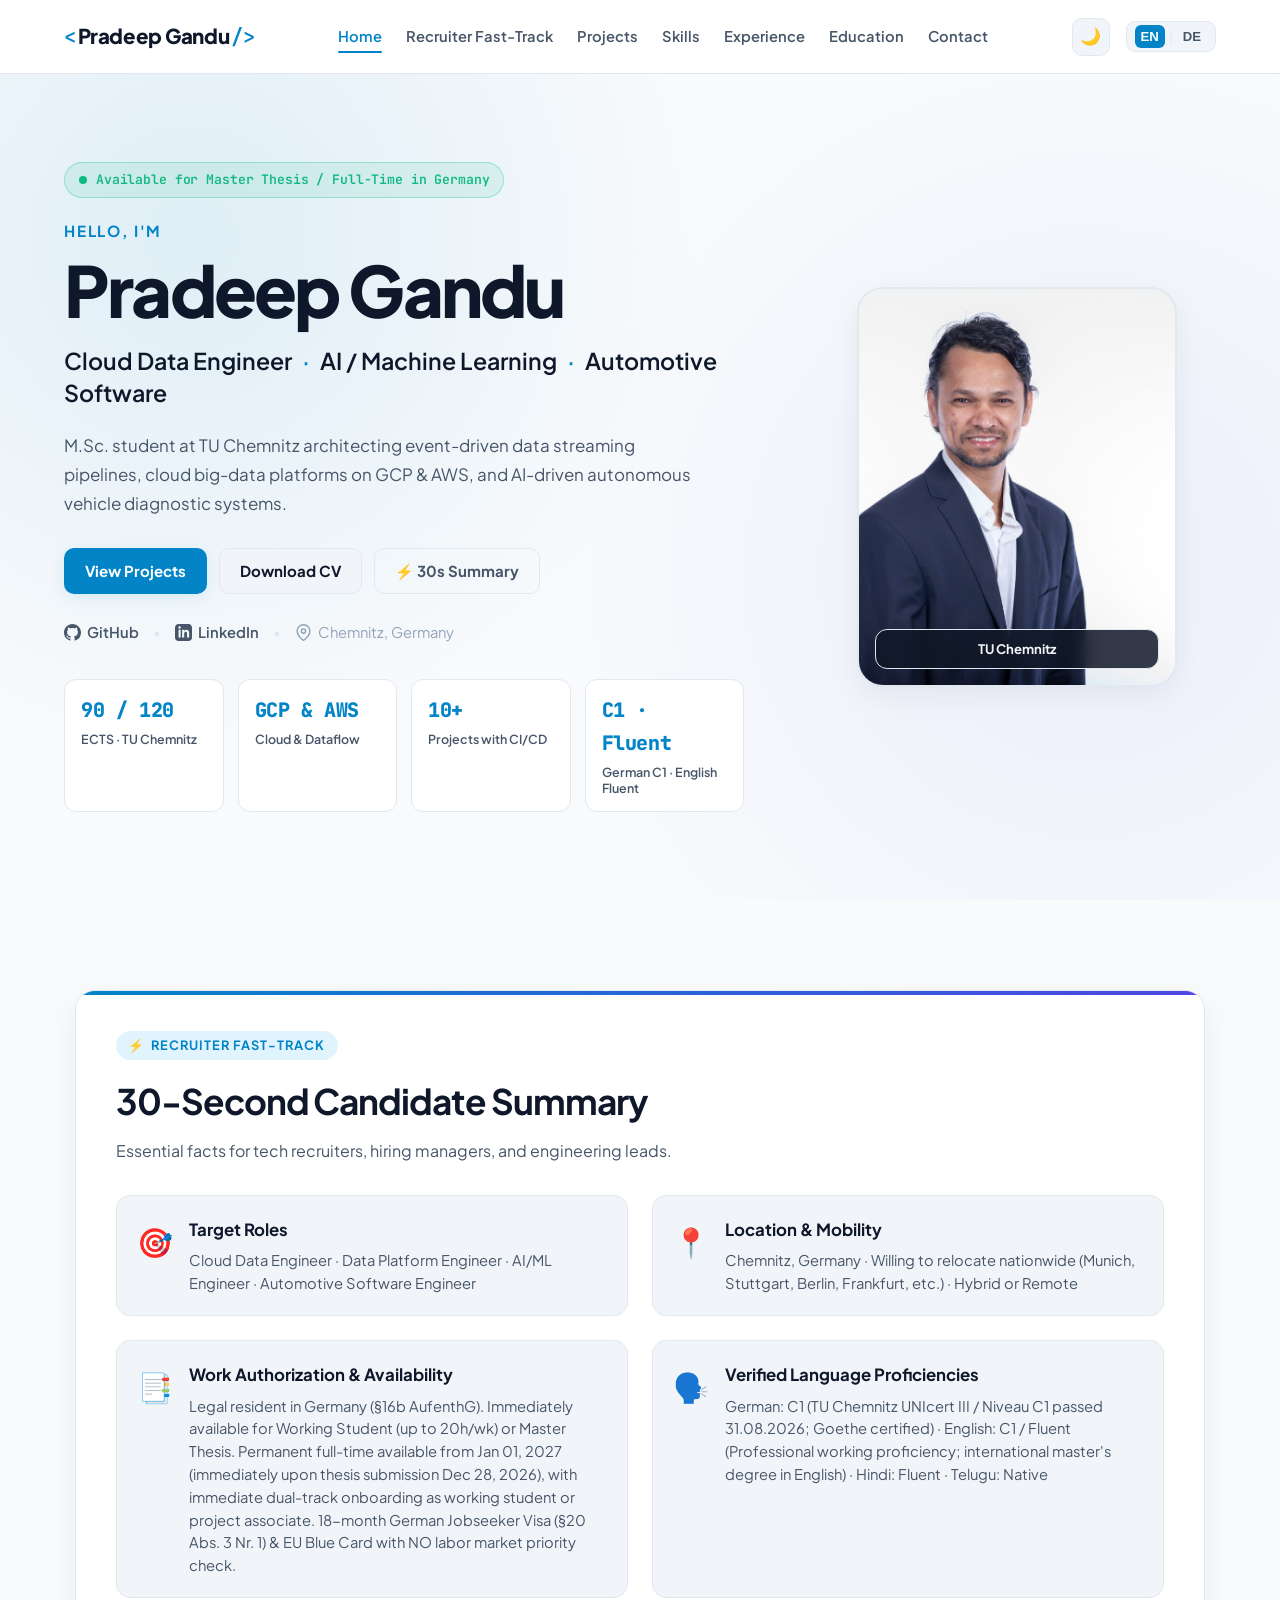
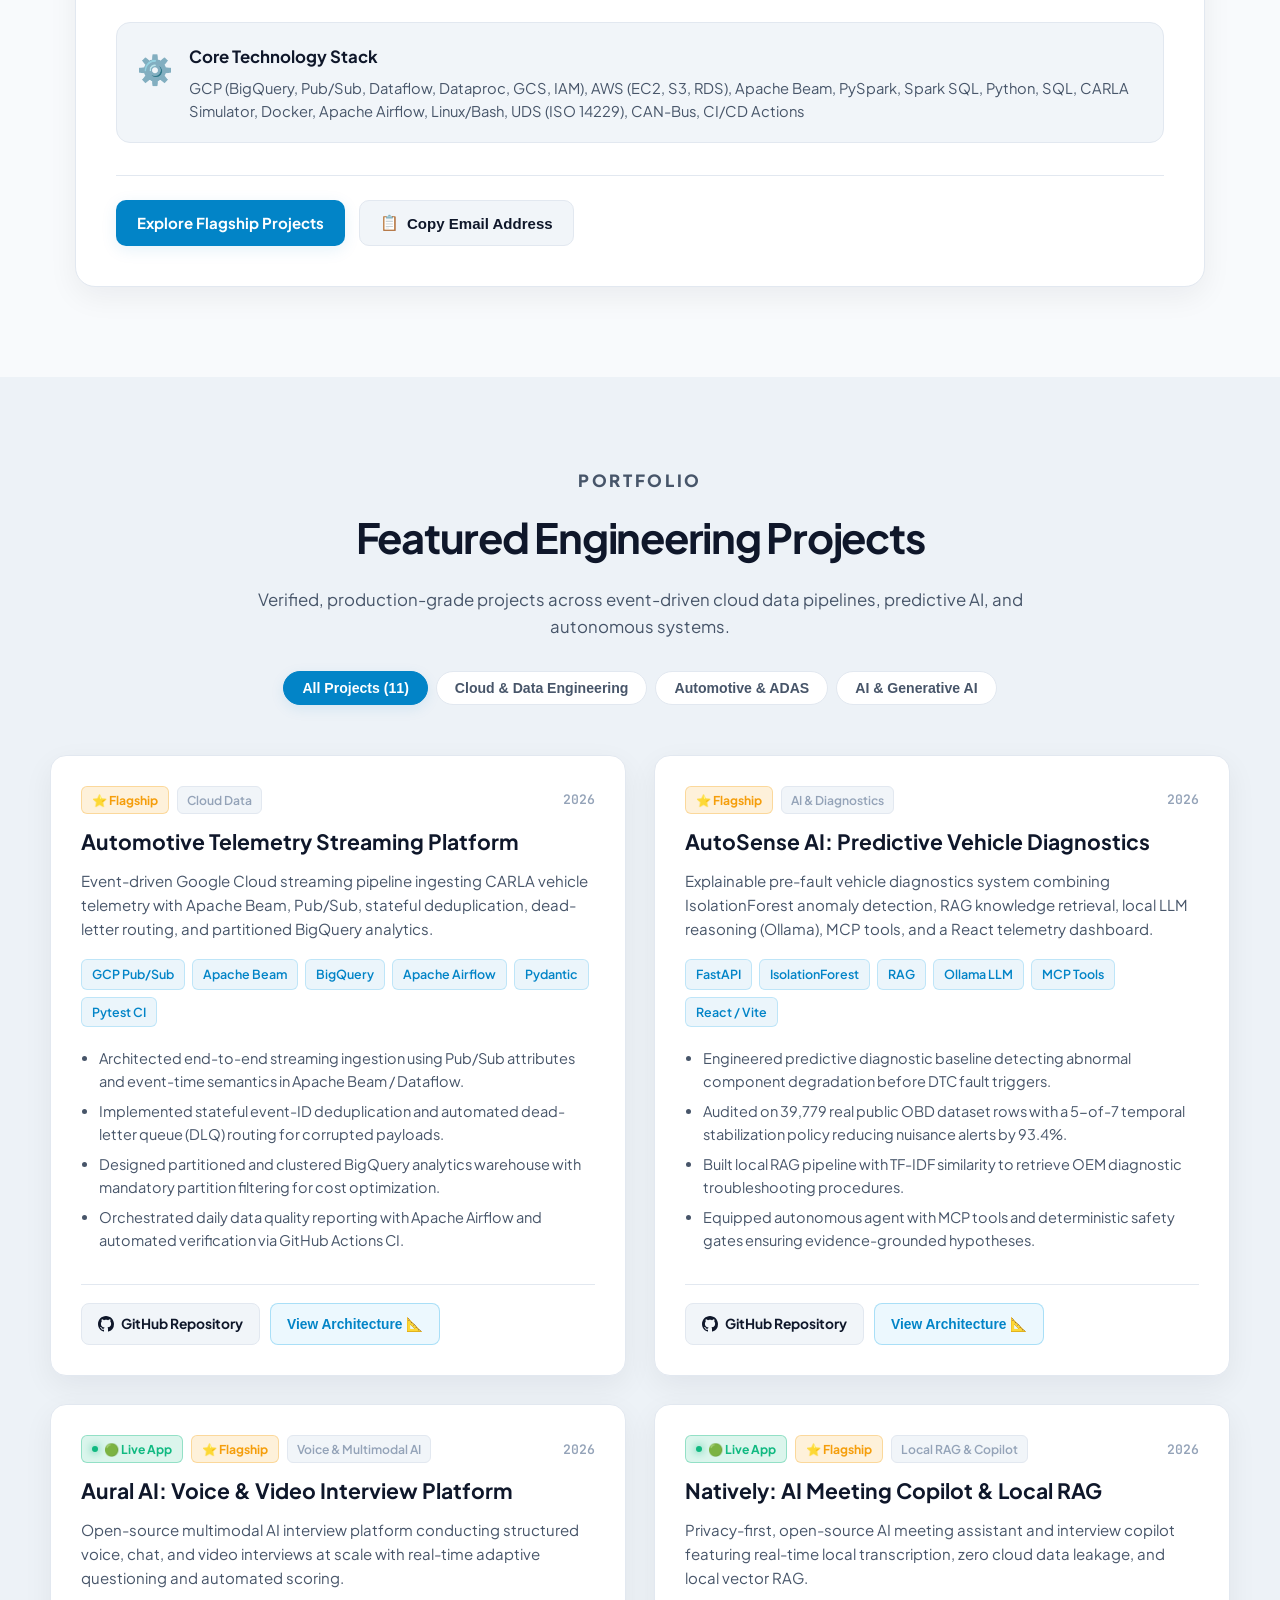
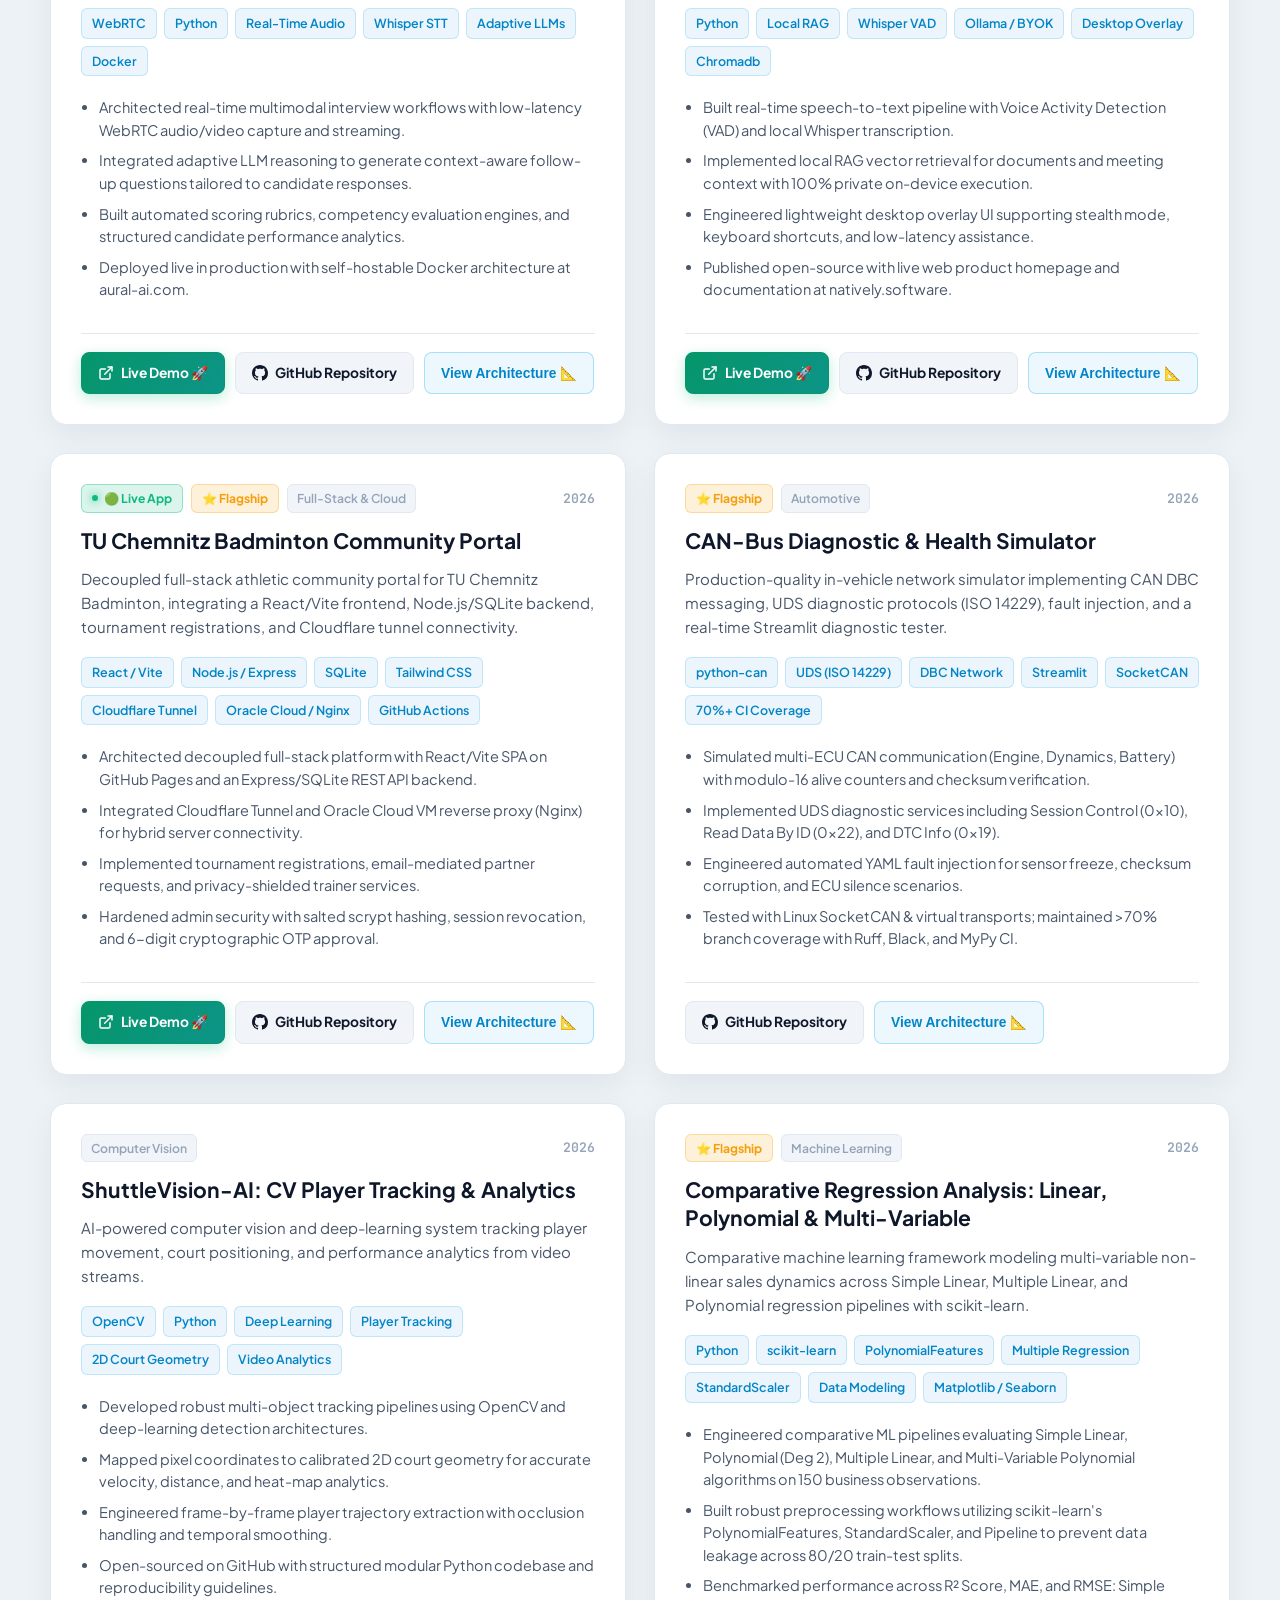
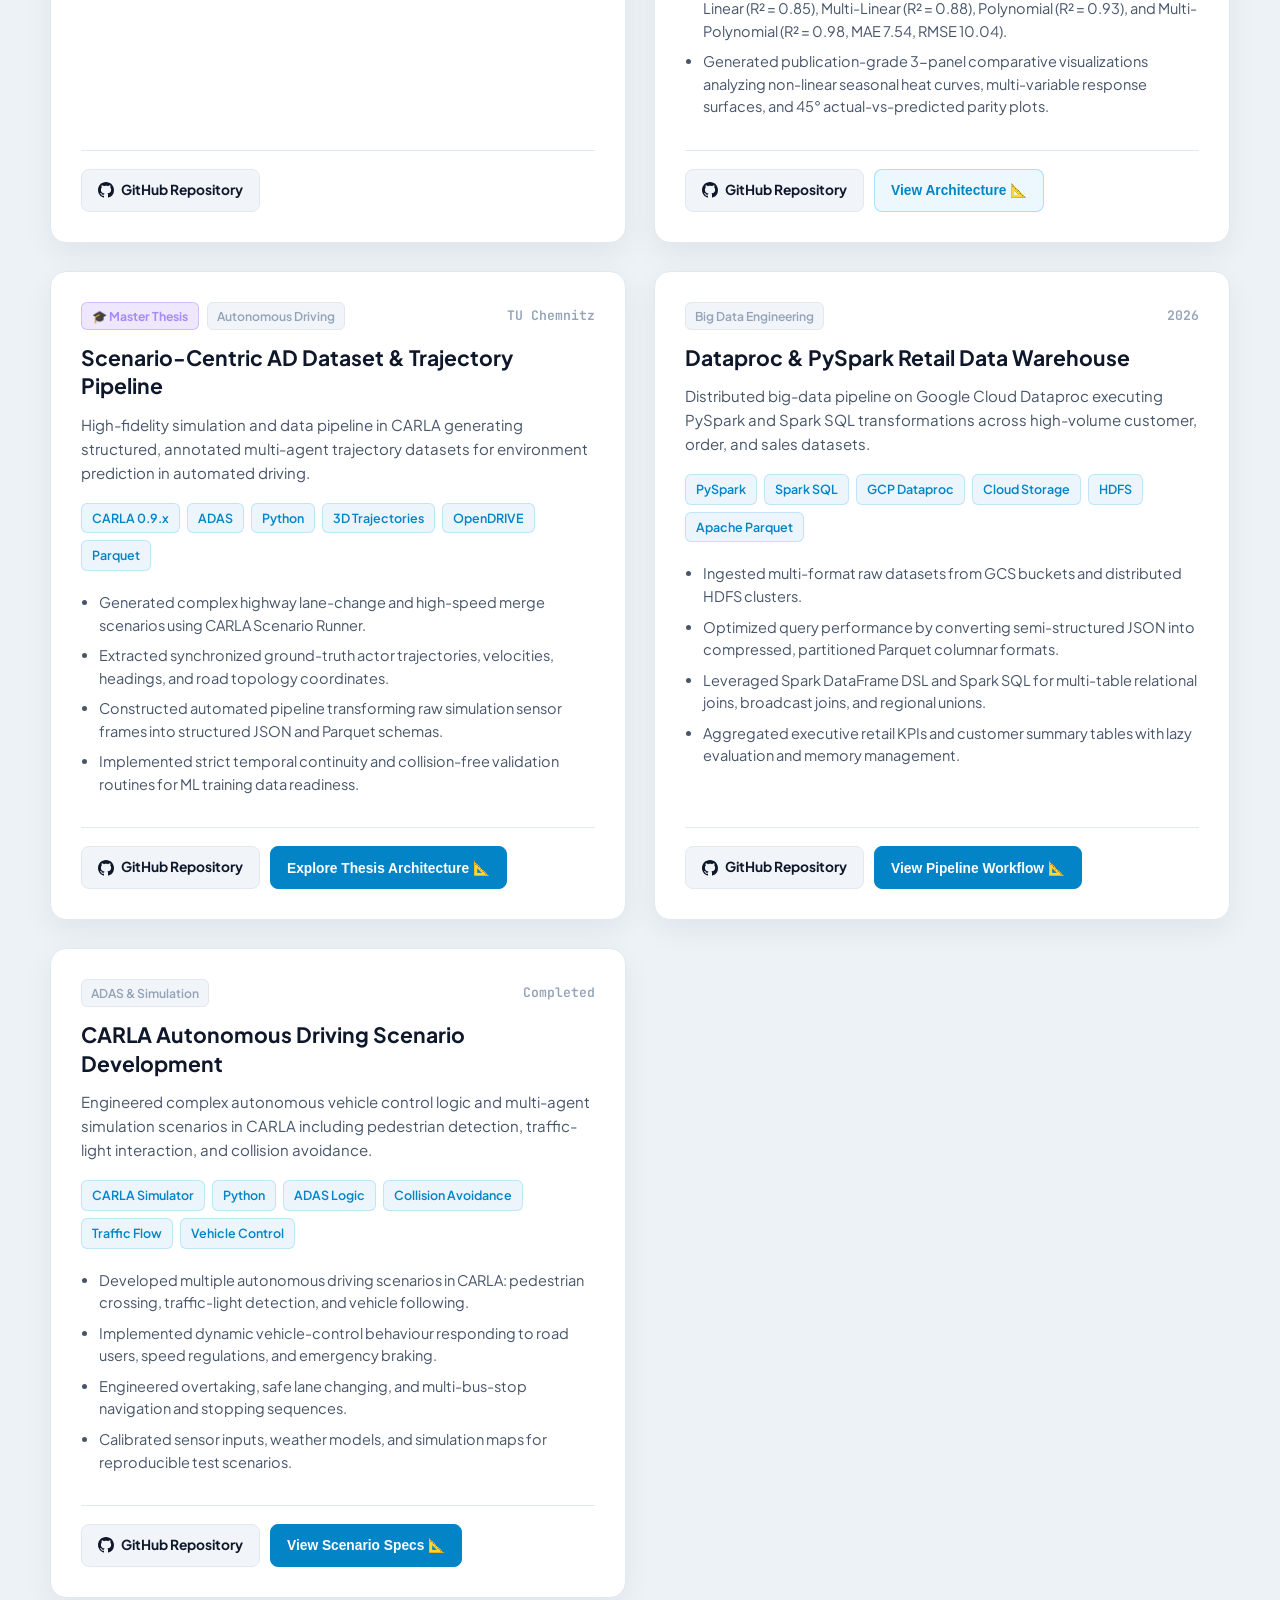
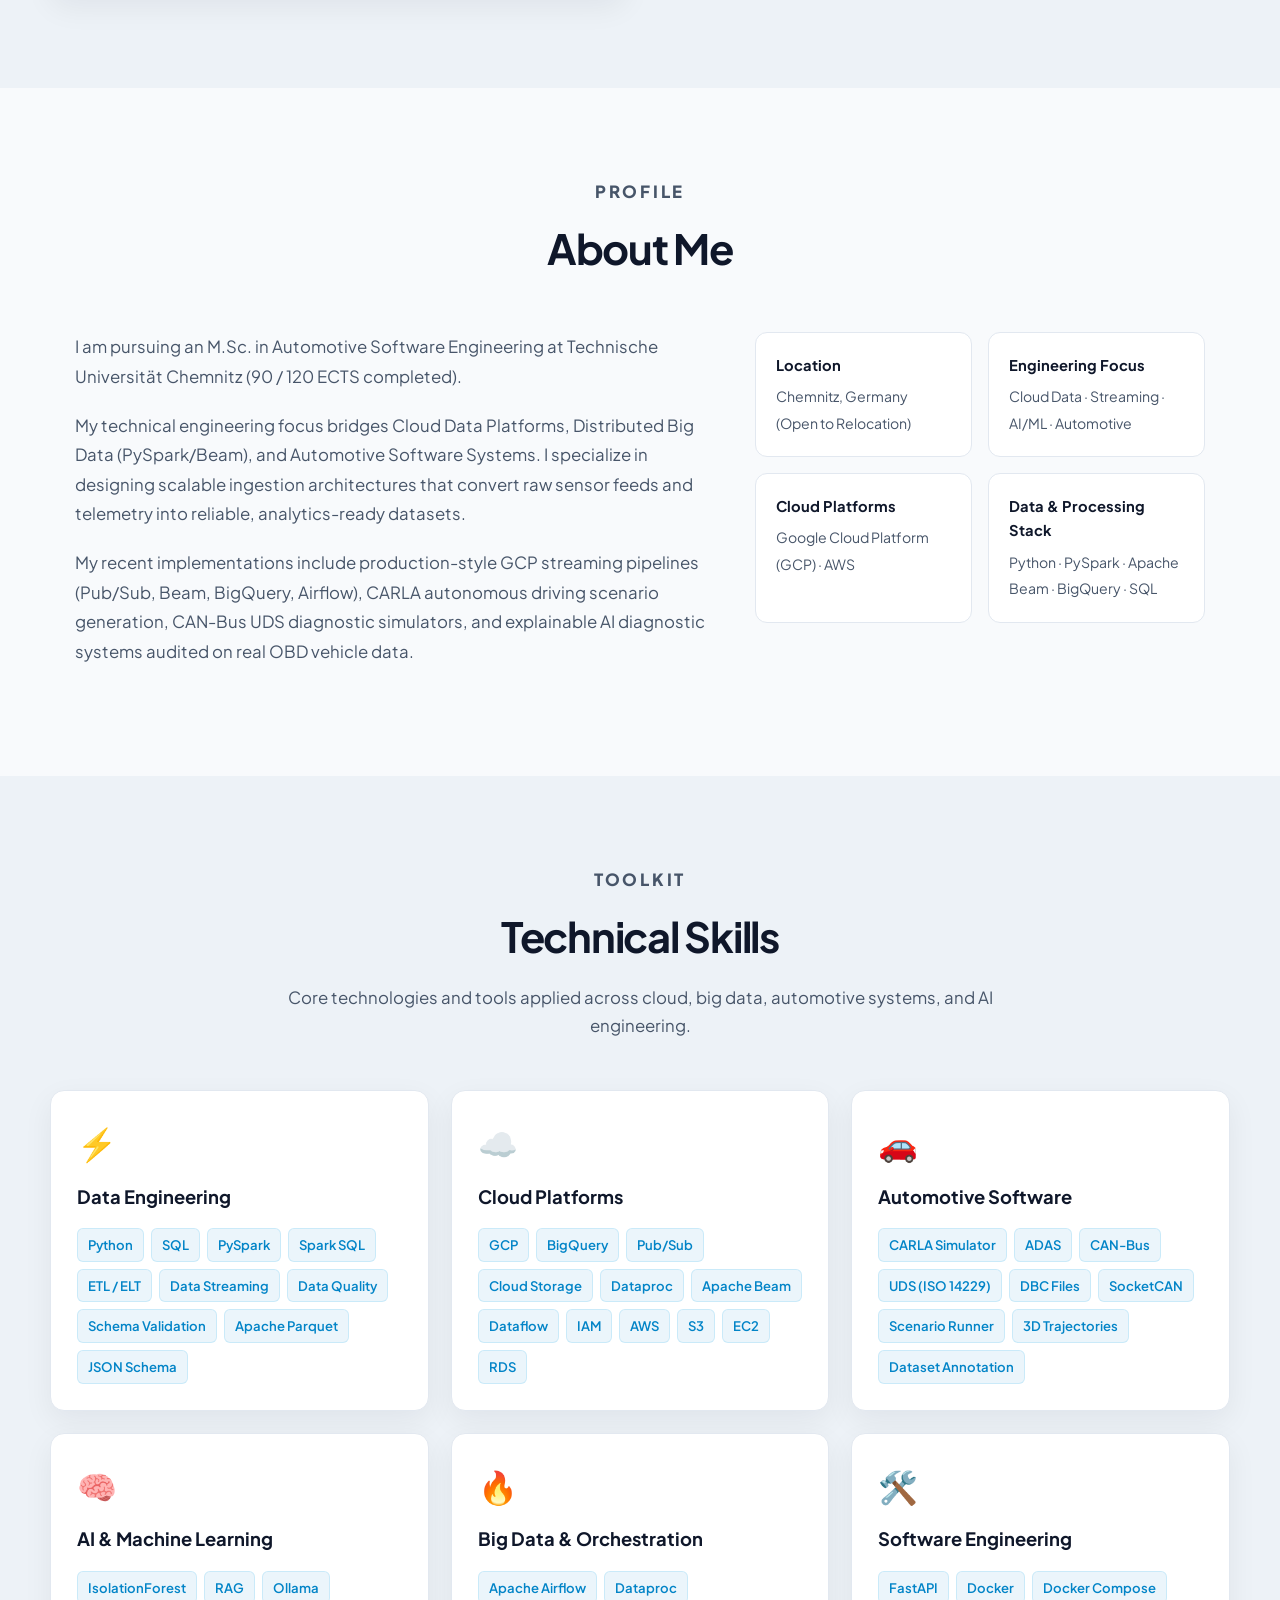
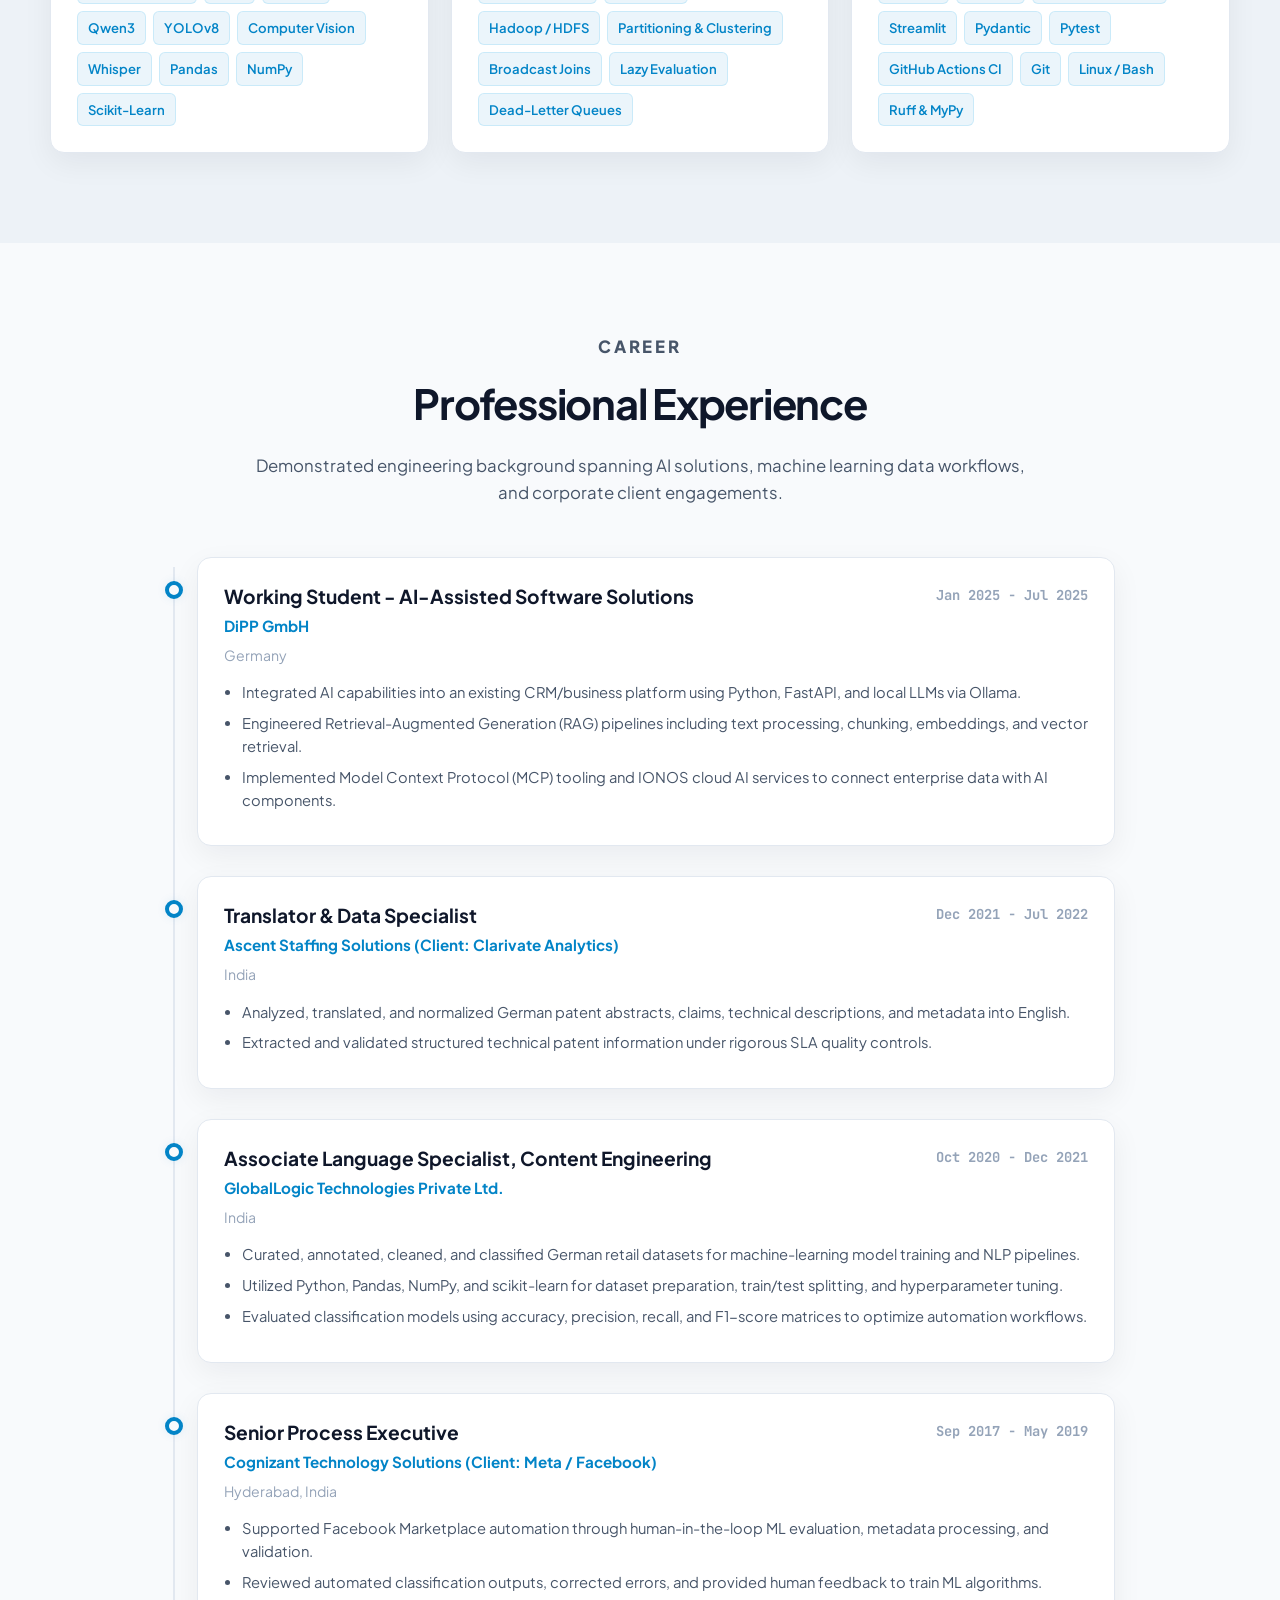
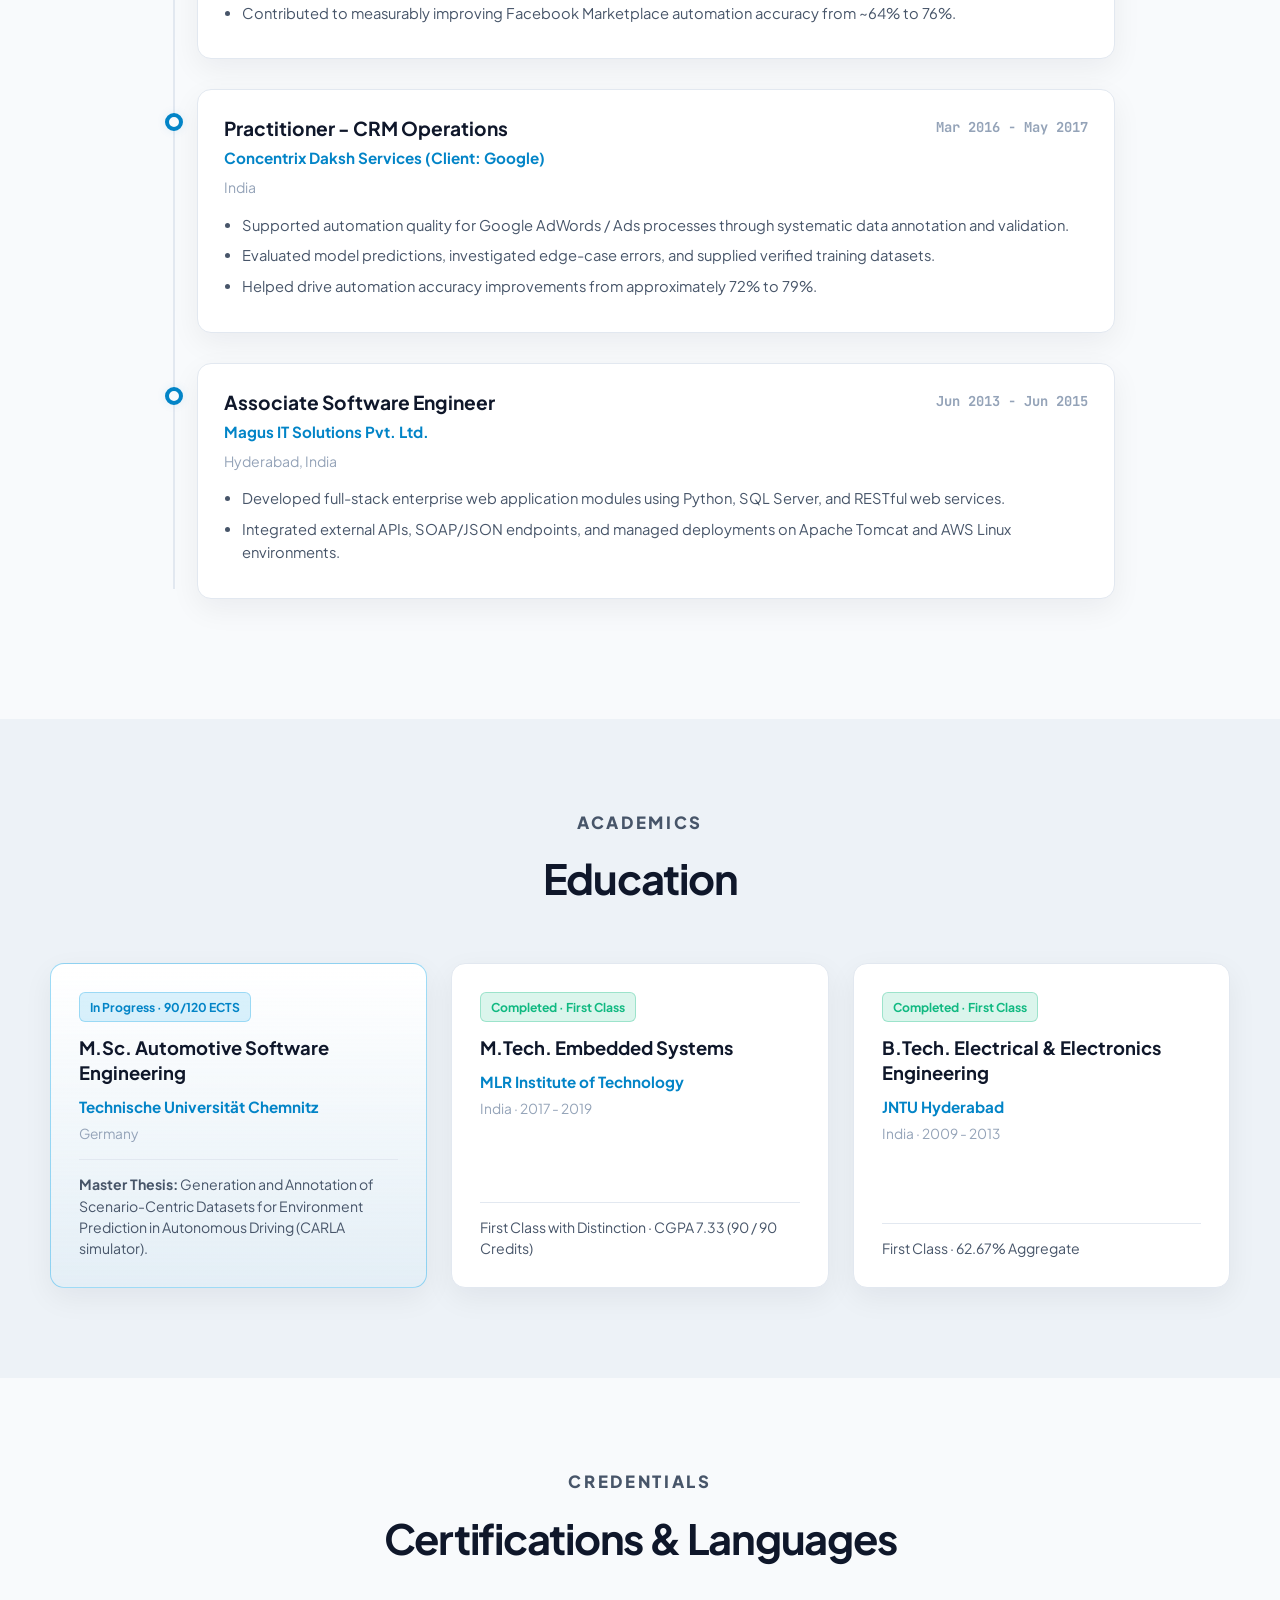
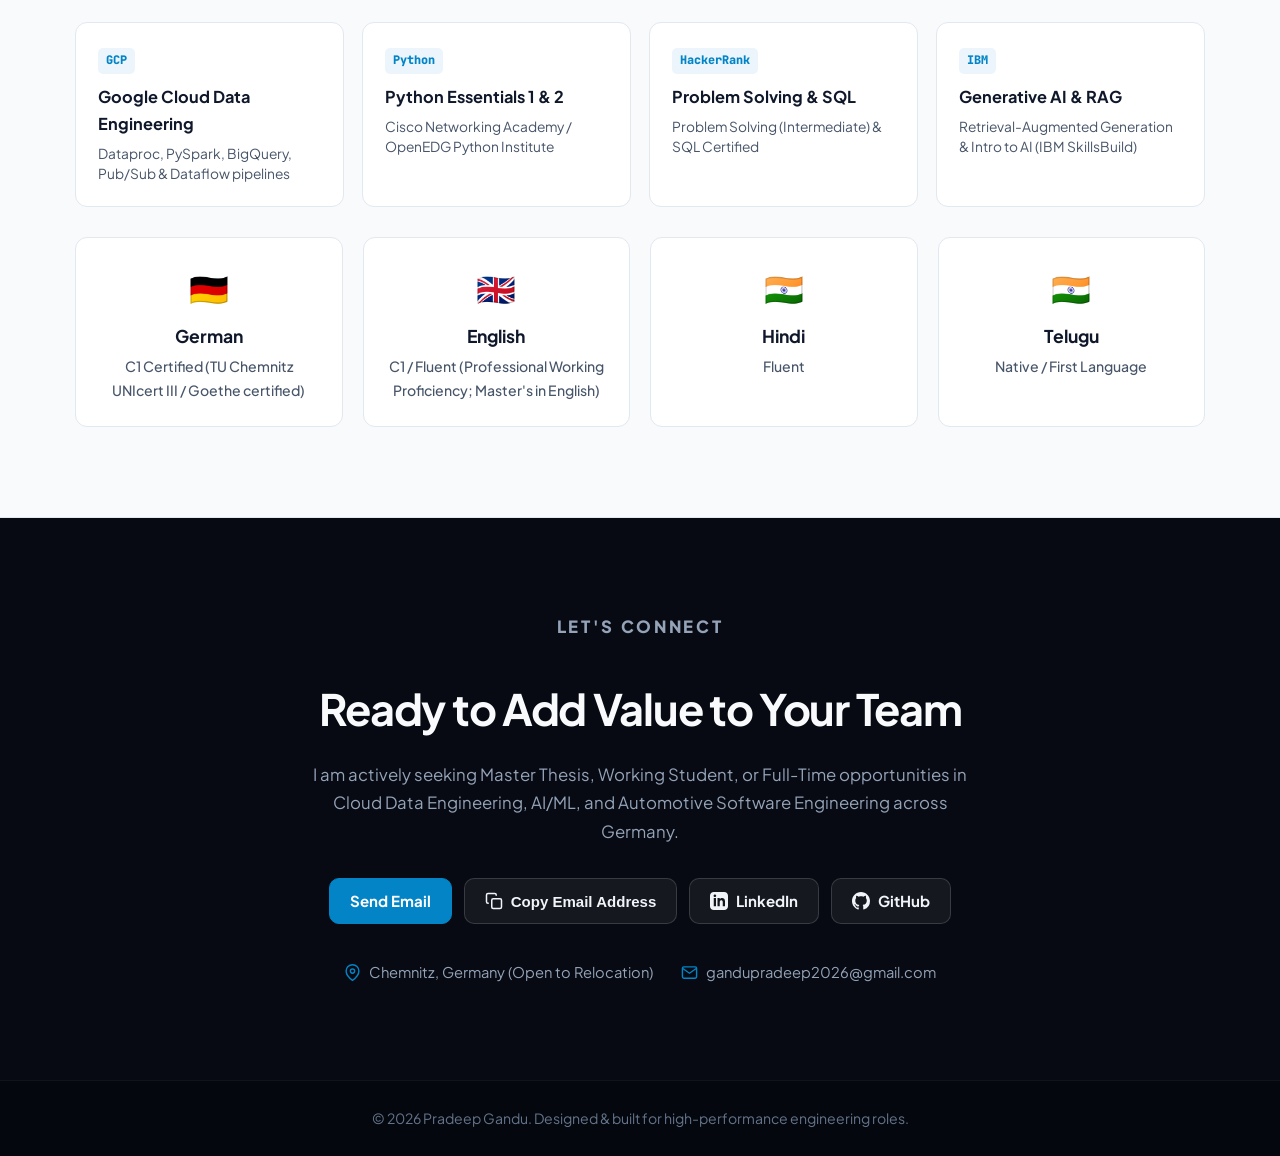
==== commit 5d62bb05: "Add Comparative Regression Analysis Machine Learning project to portfolio" ====
--- a/index.html
+++ b/index.html
@@ -228,7 +228,7 @@
 
         <!-- CATEGORY FILTERS -->
         <div class="project-filters" role="tablist">
-            <button class="filter-btn active" data-filter="all" data-i18n="projects.filterAll">All Projects (10)</button>
+            <button class="filter-btn active" data-filter="all" data-i18n="projects.filterAll">All Projects (11)</button>
             <button class="filter-btn" data-filter="cloud" data-i18n="projects.filterCloud">Cloud & Data Engineering</button>
             <button class="filter-btn" data-filter="automotive" data-i18n="projects.filterAuto">Automotive & ADAS</button>
             <button class="filter-btn" data-filter="ai" data-i18n="projects.filterAI">AI & Generative AI</button>
@@ -550,7 +550,51 @@
             </div>
         </article>
 
-        <!-- PROJECT 8: CARLA Master Thesis Pipeline -->
+        <!-- PROJECT 8: Comparative Regression Analysis (Machine Learning) -->
+        <article class="project-card" data-category="ai">
+            <div class="project-top">
+                <div class="project-badge-group">
+                    <span class="badge-featured" data-i18n="projects.flagship">⭐ Flagship</span>
+                    <span class="project-category-tag">Machine Learning</span>
+                </div>
+                <span class="project-year">2026</span>
+            </div>
+
+            <h3 data-i18n="projects.regression.title">Comparative Regression Analysis: Linear, Polynomial & Multi-Variable</h3>
+            
+            <p class="project-description" data-i18n="projects.regression.desc">
+                Comparative machine learning framework modeling multi-variable non-linear sales dynamics across Simple Linear, Multiple Linear, and Polynomial regression pipelines with scikit-learn.
+            </p>
+
+            <div class="project-tags">
+                <span>Python</span>
+                <span>scikit-learn</span>
+                <span>PolynomialFeatures</span>
+                <span>Multiple Regression</span>
+                <span>StandardScaler</span>
+                <span>Data Modeling</span>
+                <span>Matplotlib / Seaborn</span>
+            </div>
+
+            <ul class="project-bullets">
+                <li data-i18n="projects.regression.b1">Engineered comparative ML pipelines evaluating Simple Linear, Polynomial (Deg 2), Multiple Linear, and Multi-Variable Polynomial algorithms on 150 business observations.</li>
+                <li data-i18n="projects.regression.b2">Built robust preprocessing workflows utilizing scikit-learn's PolynomialFeatures, StandardScaler, and Pipeline to prevent data leakage across 80/20 train-test splits.</li>
+                <li data-i18n="projects.regression.b3">Benchmarked performance across R² Score, MAE, and RMSE: Simple Linear (R² = 0.85), Multi-Linear (R² = 0.88), Polynomial (R² = 0.93), and Multi-Polynomial (R² = 0.98, MAE 7.54, RMSE 10.04).</li>
+                <li data-i18n="projects.regression.b4">Generated publication-grade 3-panel comparative visualizations analyzing non-linear seasonal heat curves, multi-variable response surfaces, and 45° actual-vs-predicted parity plots.</li>
+            </ul>
+
+            <div class="project-actions">
+                <a href="https://github.com/gandupradeep2026/regression-analysis" target="_blank" rel="noopener noreferrer" class="project-btn repo-btn">
+                    <svg class="btn-icon" viewBox="0 0 24 24" fill="currentColor"><path d="M12 0C5.37 0 0 5.37 0 12c0 5.31 3.435 9.795 8.205 11.385.6.105.825-.255.825-.57 0-.285-.015-1.23-.015-2.235-3.015.555-3.795-.735-4.035-1.41-.135-.345-.72-1.41-1.23-1.695-.42-.225-1.02-.78-.015-.795.945-.015 1.62.87 1.845 1.23 1.08 1.815 2.805 1.305 3.495.99.105-.78.42-1.305.765-1.605-2.67-.3-5.46-1.335-5.46-5.925 0-1.305.465-2.385 1.23-3.225-.12-.3-.54-1.53.12-3.18 0 0 1.005-.315 3.3 1.23.96-.27 1.98-.405 3-.405s2.04.135 3 .405c2.295-1.56 3.3-1.23 3.3-1.23.66 1.65.24 2.88.12 3.18.765.84 1.23 1.905 1.23 3.225 0 4.605-2.805 5.625-5.475 5.925.435.375.81 1.095.81 2.22 0 1.605-.015 2.895-.015 3.3 0 .315.225.69.825.57A12.02 12.02 0 0024 12c0-6.63-5.37-12-12-12z"/></svg>
+                    <span data-i18n="projects.btnCode">GitHub Repository</span>
+                </a>
+                <button class="project-btn modal-trigger-btn" data-project="regressionAnalysis">
+                    <span data-i18n="projects.btnArchitecture">View Methodology 📐</span>
+                </button>
+            </div>
+        </article>
+
+        <!-- PROJECT 9: CARLA Master Thesis Pipeline -->
         <article class="project-card" data-category="automotive cloud">
             <div class="project-top">
                 <div class="project-badge-group">
@@ -593,7 +637,7 @@
             </div>
         </article>
 
-        <!-- PROJECT 9: Dataproc / PySpark Retail Pipeline -->
+        <!-- PROJECT 10: Dataproc / PySpark Retail Pipeline -->
         <article class="project-card" data-category="cloud">
             <div class="project-top">
                 <div class="project-badge-group">
@@ -635,7 +679,7 @@
             </div>
         </article>
 
-        <!-- PROJECT 10: CARLA Autonomous Driving Scenario Development -->
+        <!-- PROJECT 11: CARLA Autonomous Driving Scenario Development -->
         <article class="project-card" data-category="automotive ai">
             <div class="project-top">
                 <div class="project-badge-group">
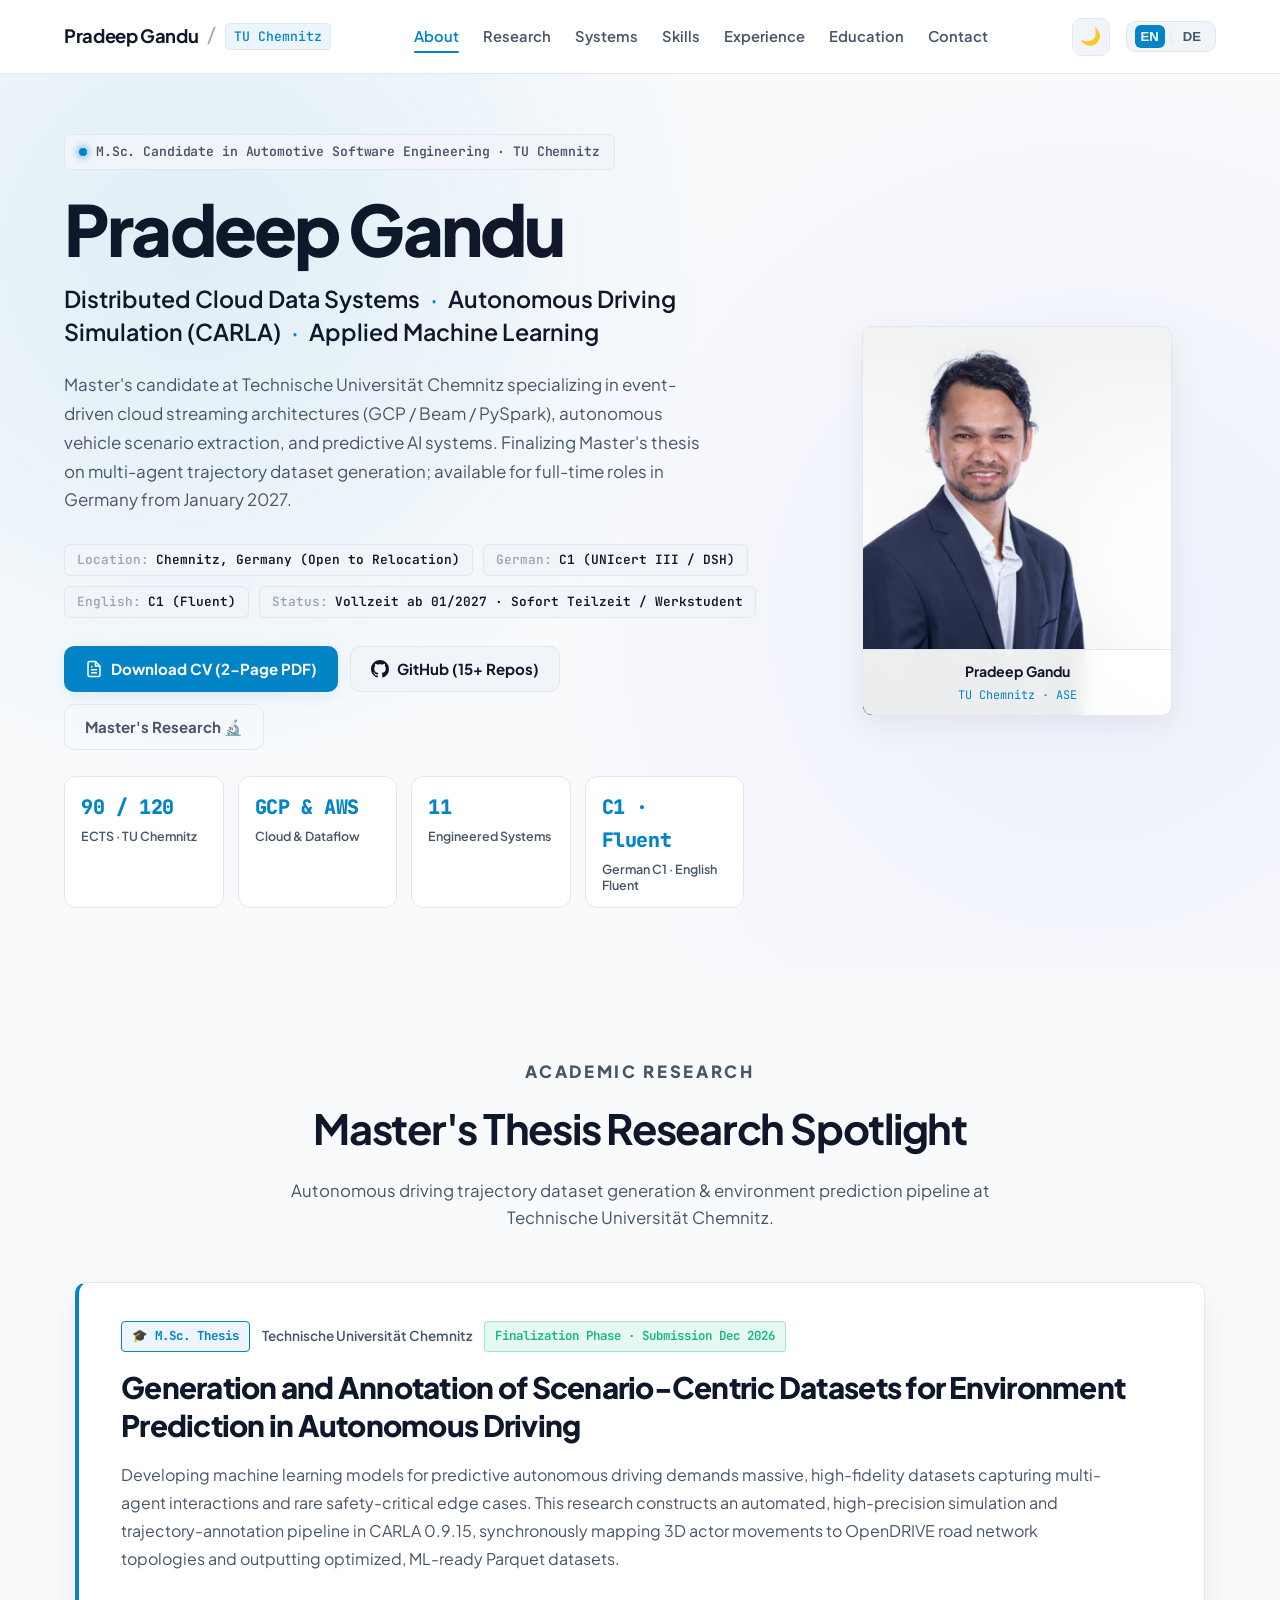
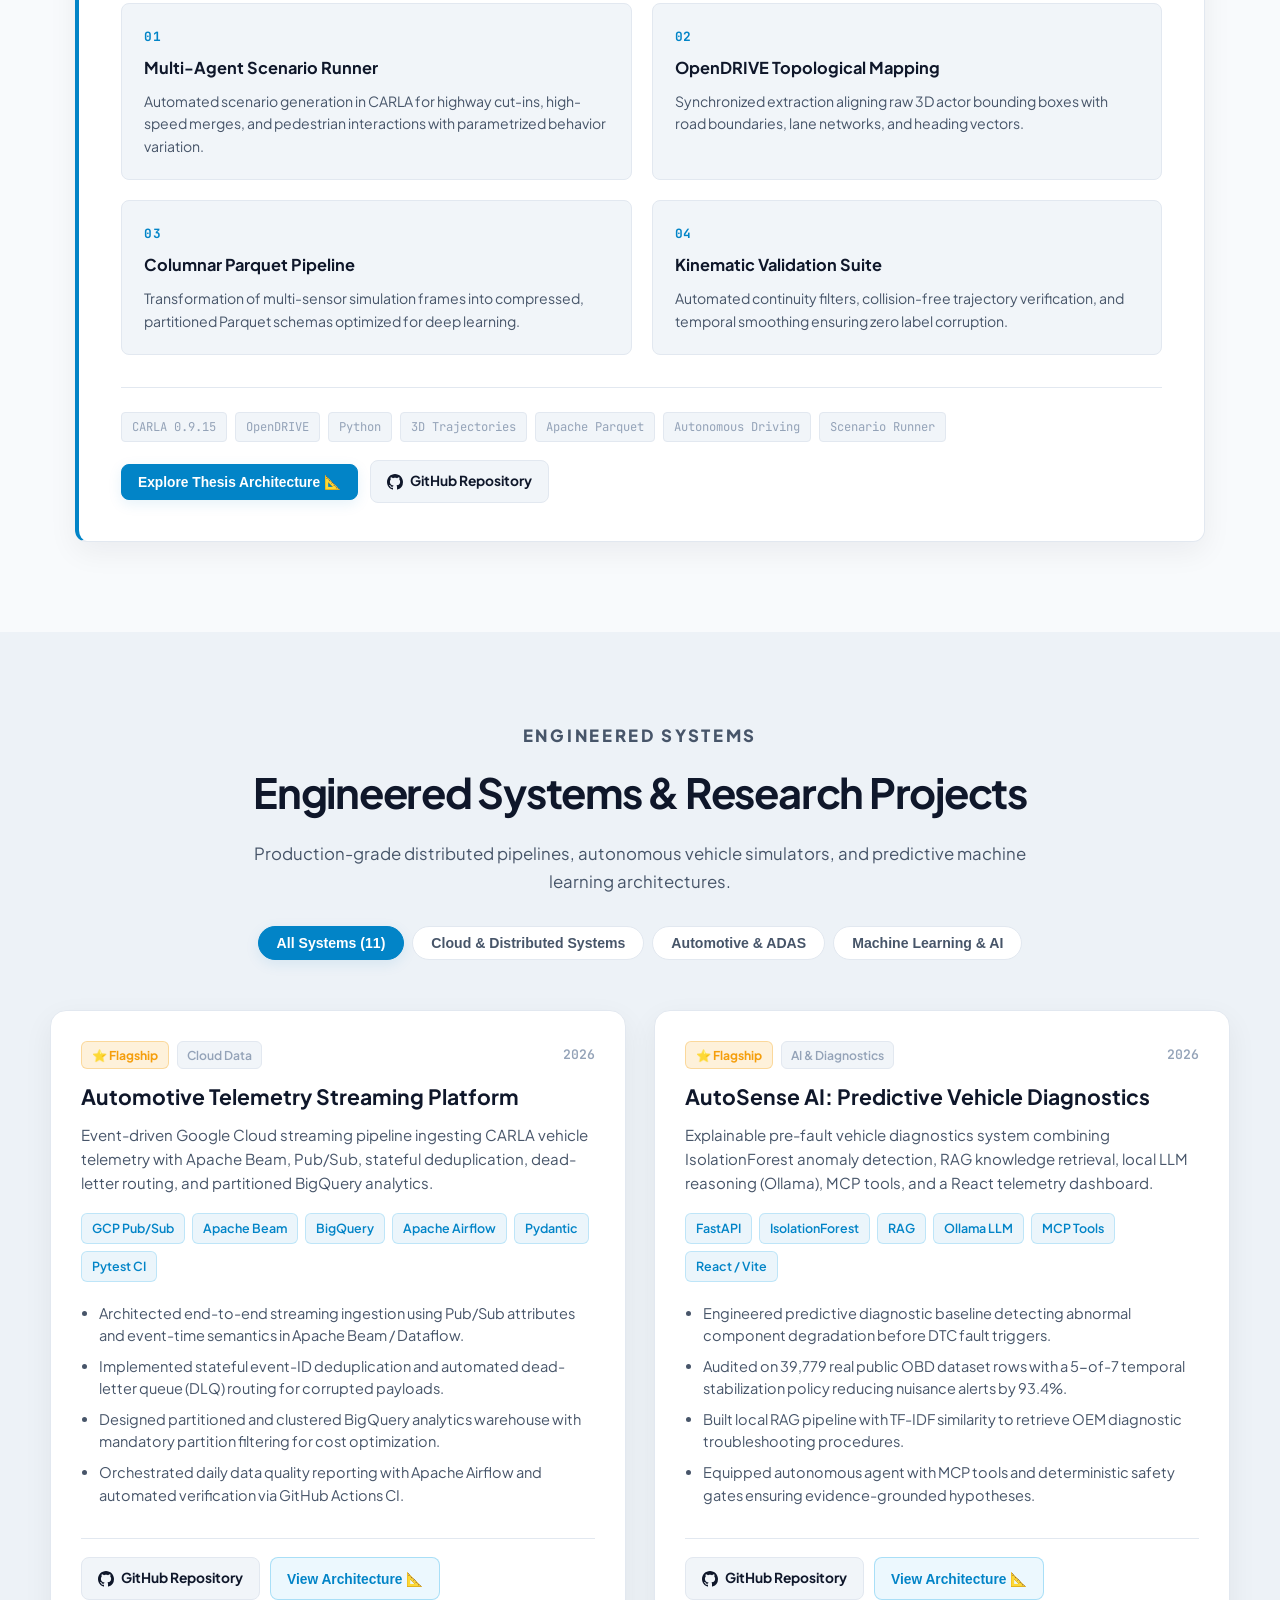
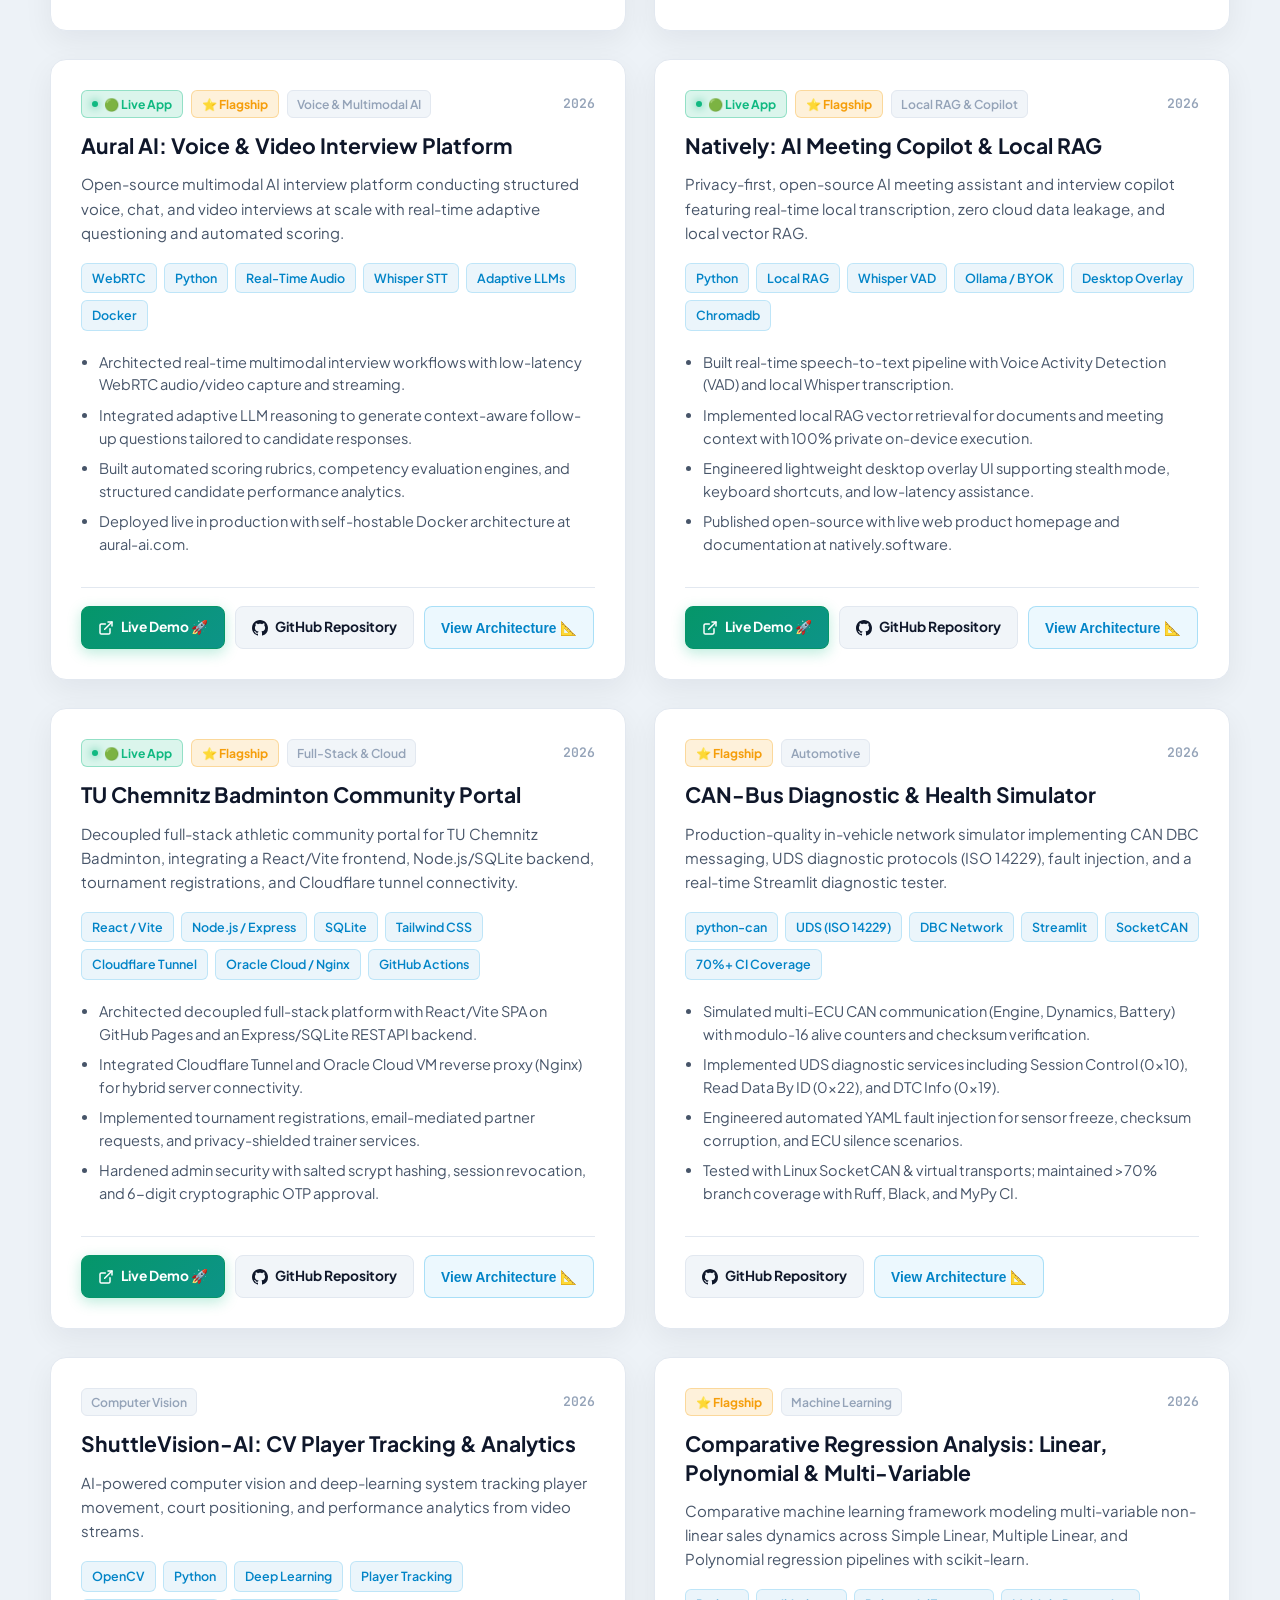
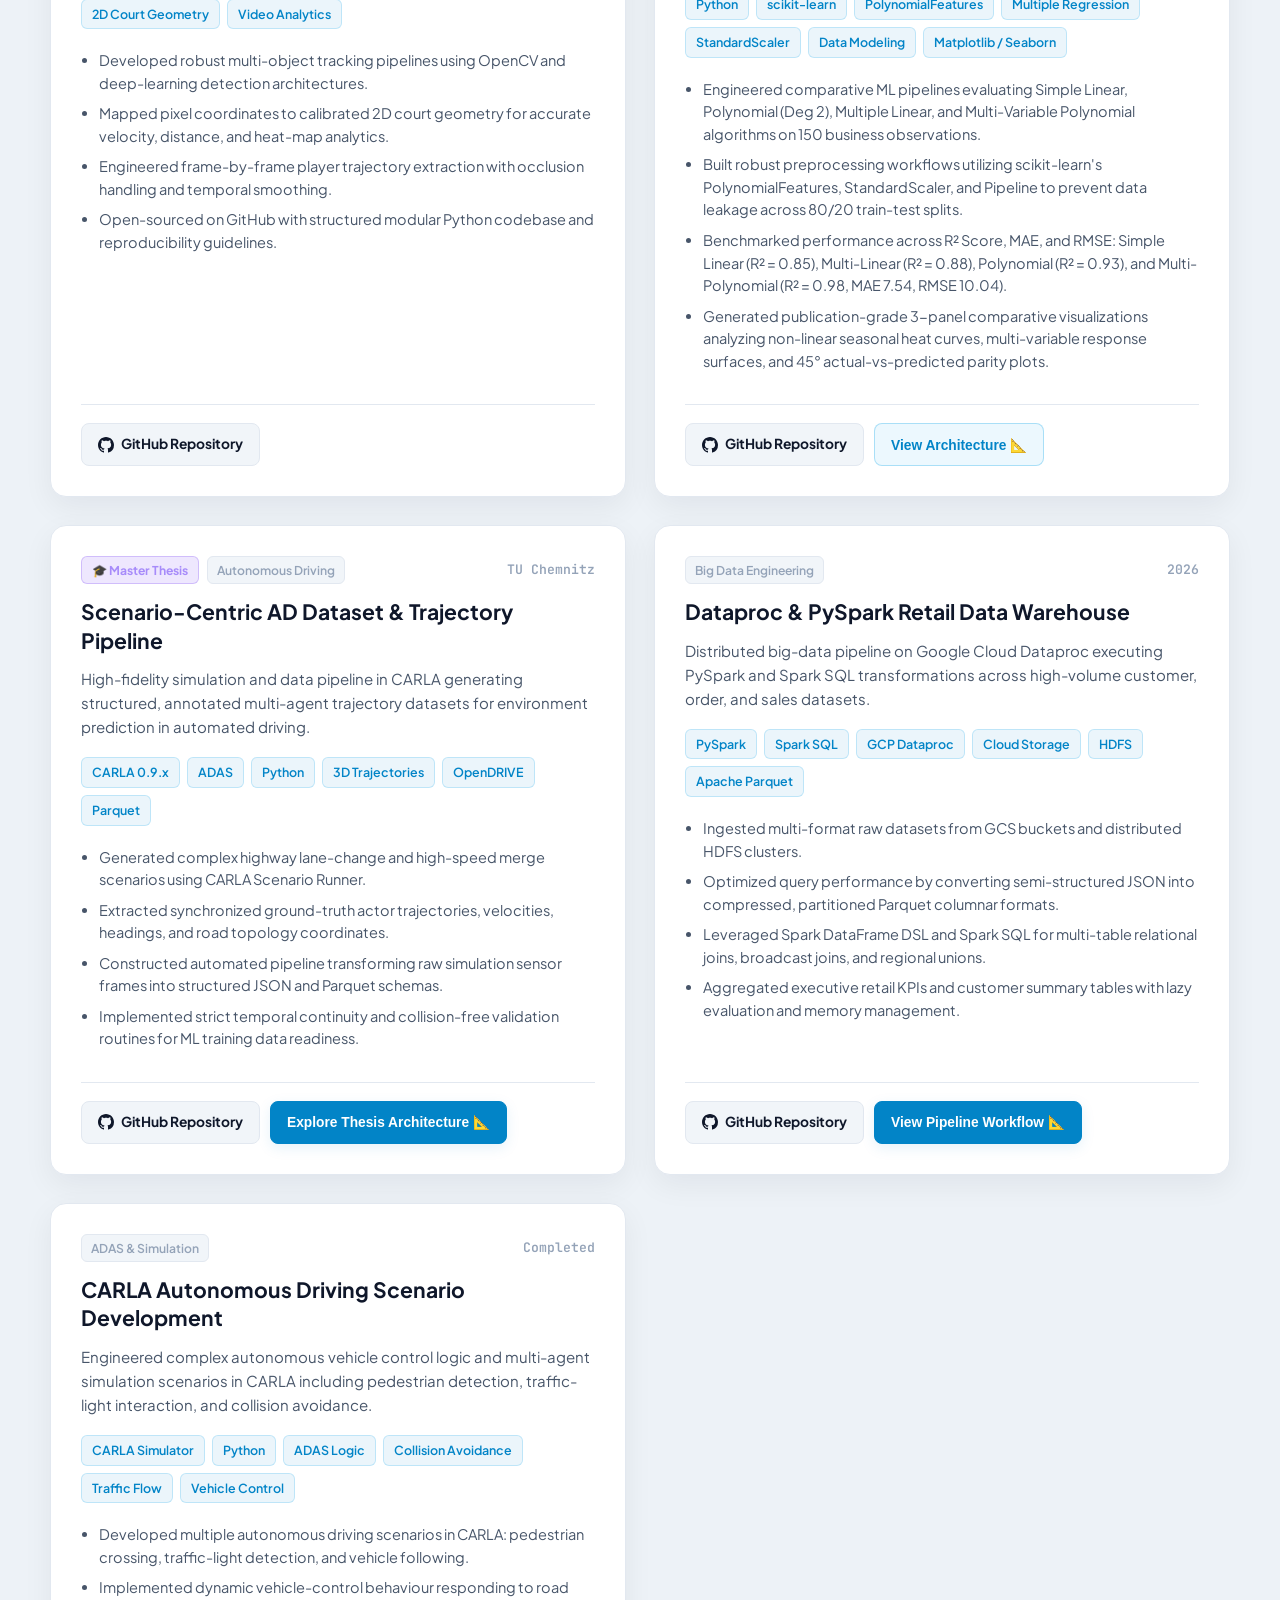
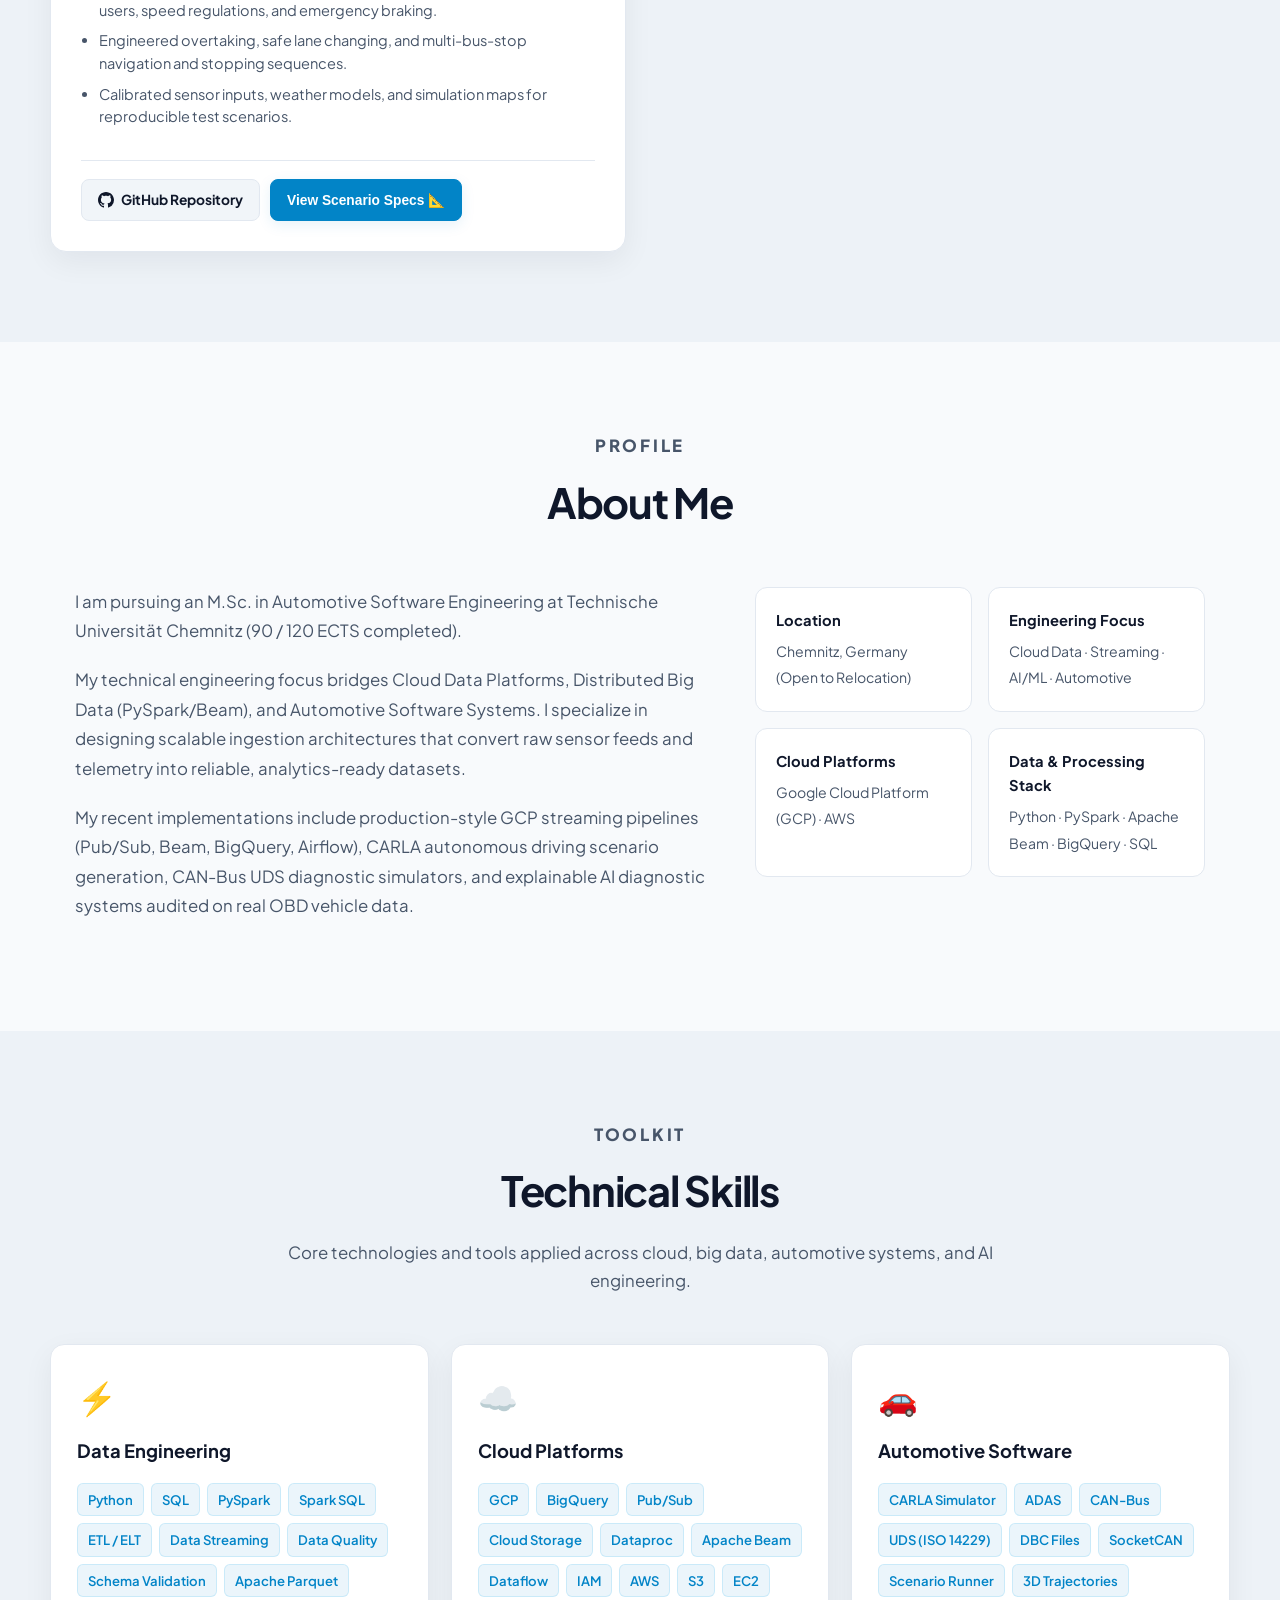
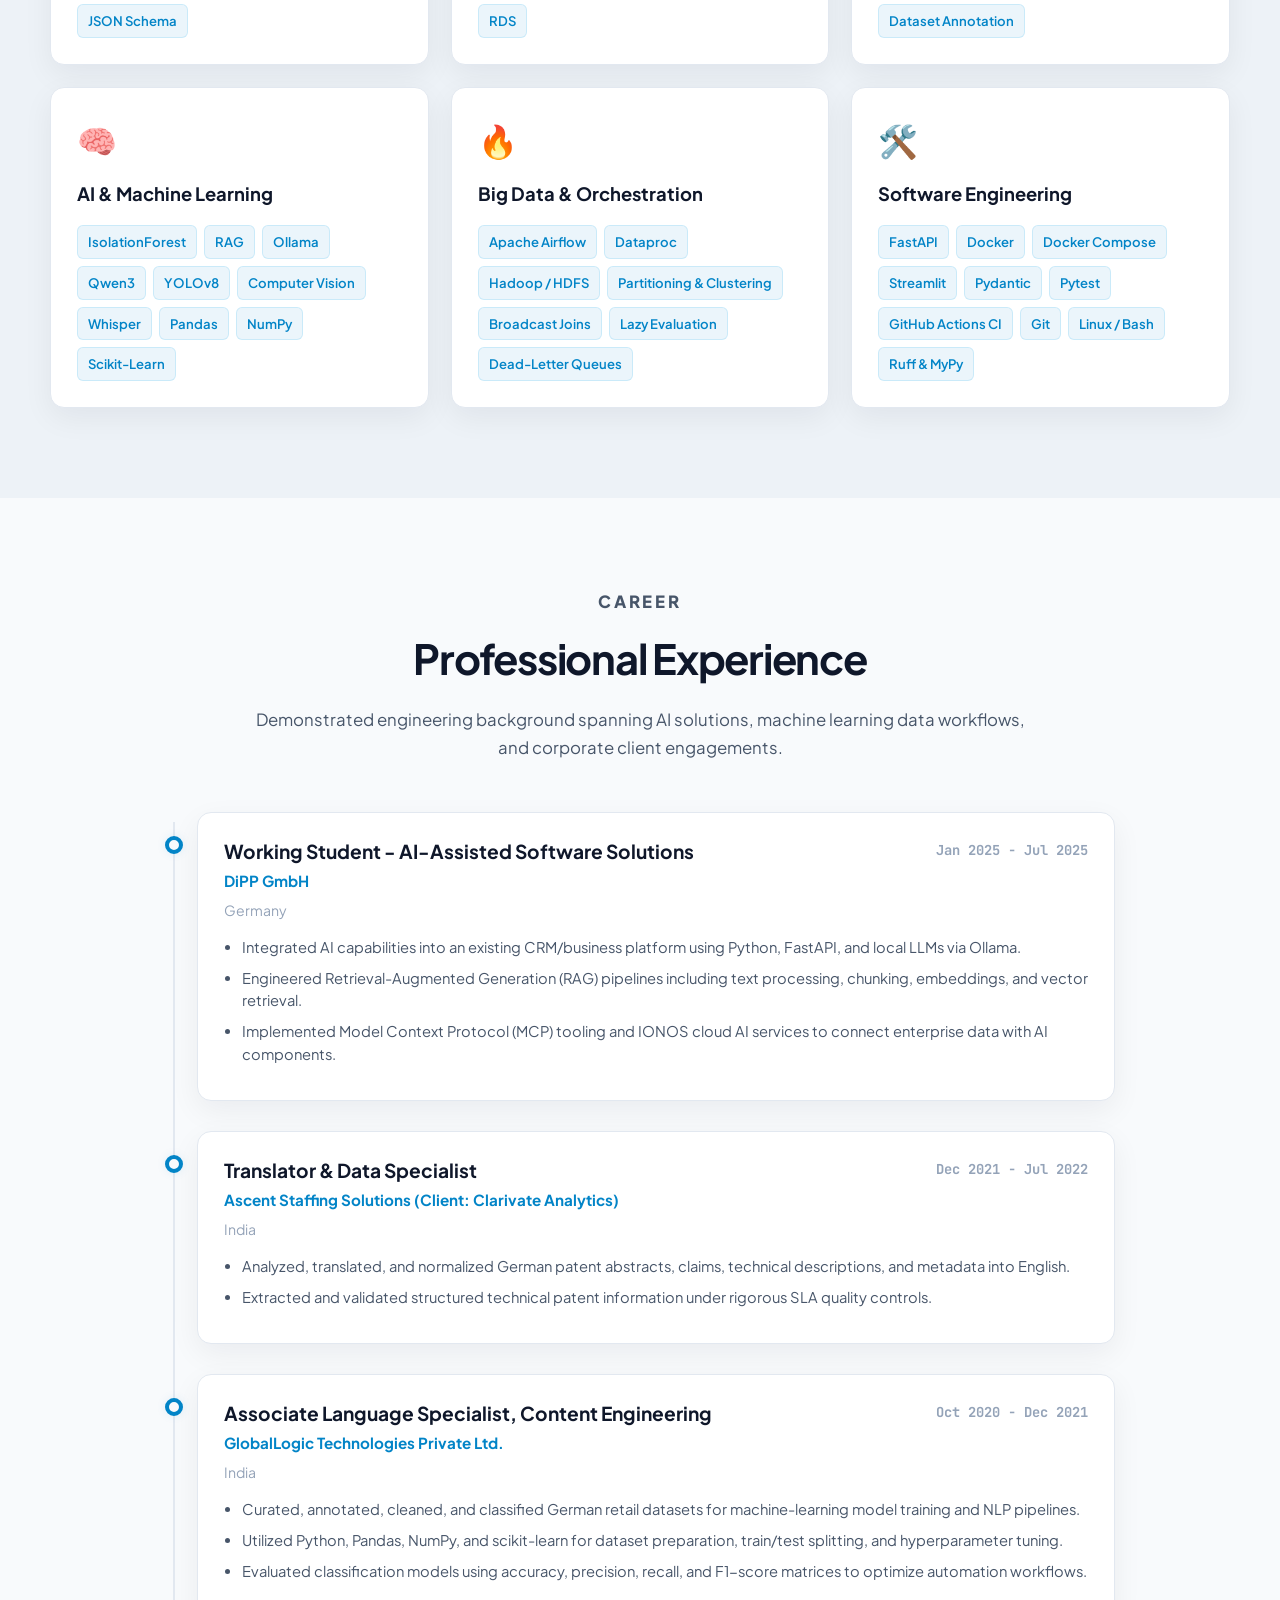
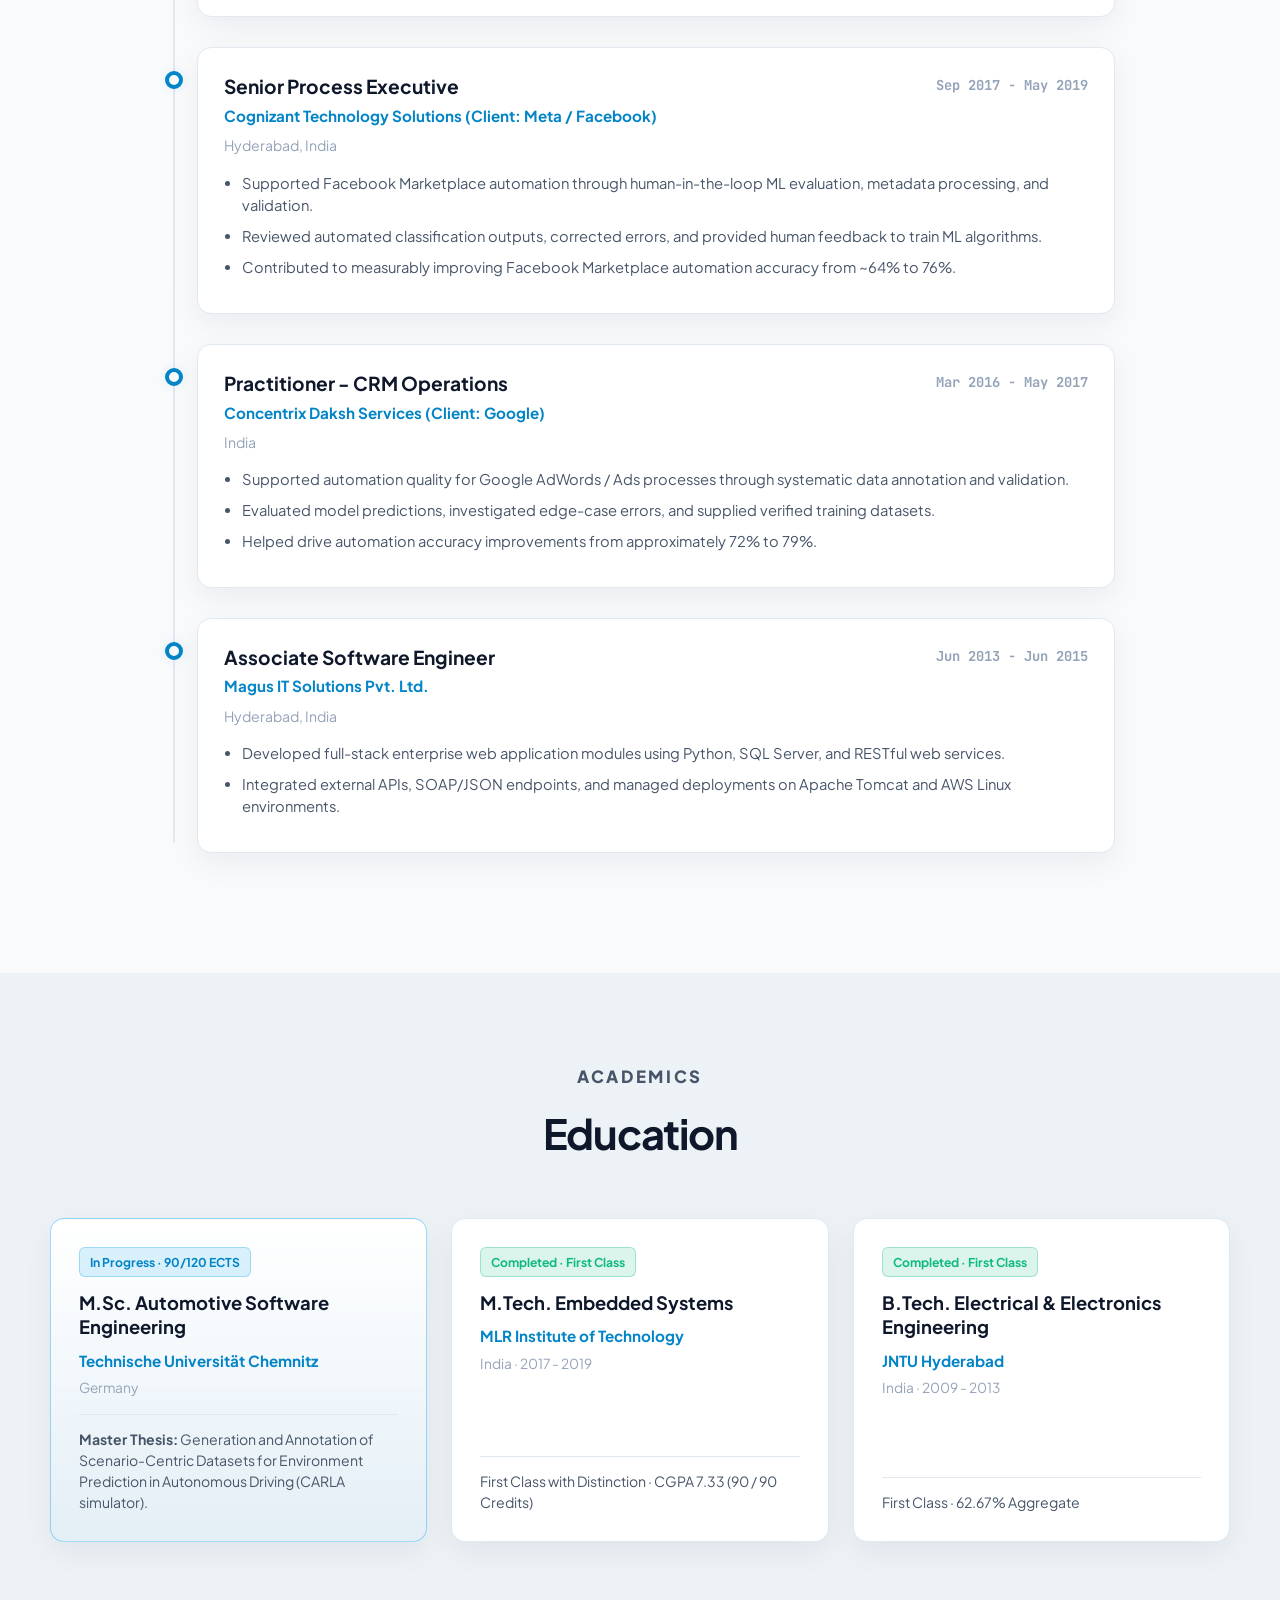
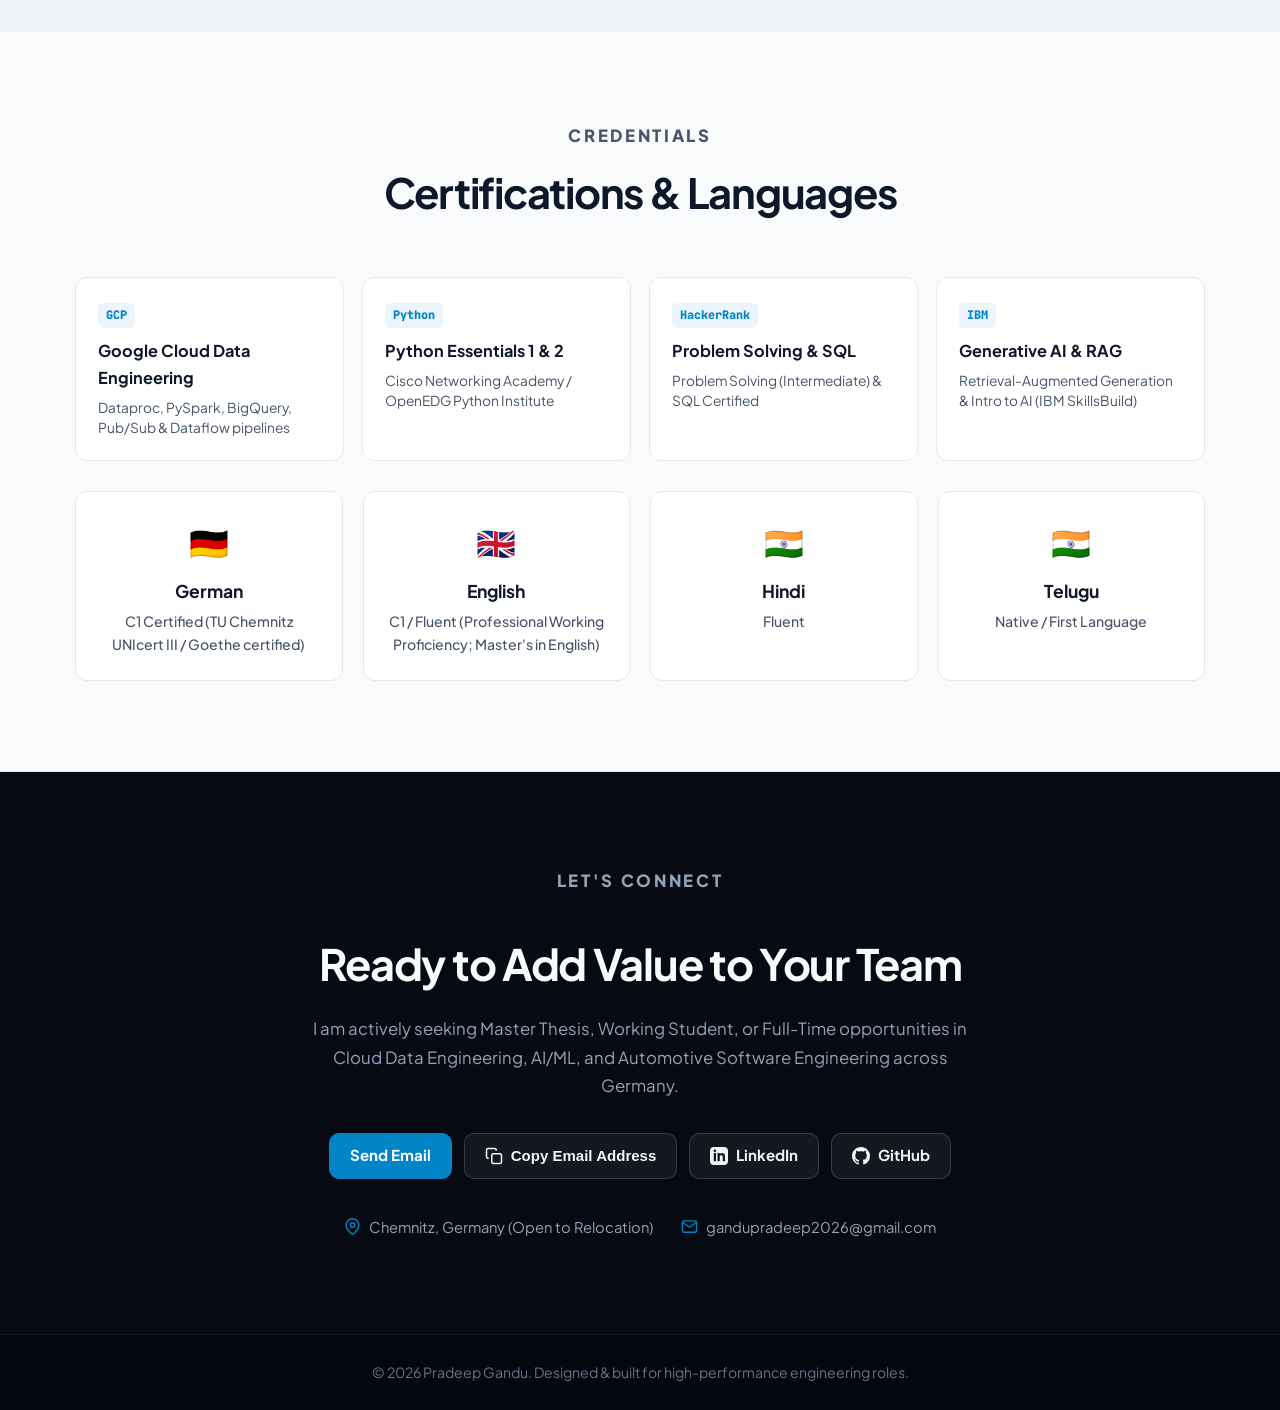
==== commit fe12676e: "Redesign portfolio to MIT CSAIL academic and systems engineer aesthetic with Master Thesis research " ====
--- a/index.html
+++ b/index.html
@@ -17,7 +17,9 @@
 
 <header class="navbar" id="navbar">
     <a href="#home" class="logo">
-        <span class="logo-accent">&lt;</span>Pradeep Gandu<span class="logo-accent">/&gt;</span>
+        <span class="logo-name">Pradeep Gandu</span>
+        <span class="logo-sep">/</span>
+        <span class="logo-sub">TU Chemnitz</span>
     </a>
 
     <button class="menu-button" id="menuButton" aria-label="Open navigation" aria-expanded="false">
@@ -25,9 +27,9 @@
     </button>
 
     <nav class="nav-links" id="navLinks">
-        <a href="#home" data-i18n="nav.home">Home</a>
-        <a href="#snapshot" data-i18n="nav.snapshot">Recruiter Fast-Track</a>
-        <a href="#projects" data-i18n="nav.projects">Projects</a>
+        <a href="#home" data-i18n="nav.home">About</a>
+        <a href="#research" data-i18n="nav.research">Research</a>
+        <a href="#projects" data-i18n="nav.projects">Systems</a>
         <a href="#skills" data-i18n="nav.skills">Skills</a>
         <a href="#experience" data-i18n="nav.experience">Experience</a>
         <a href="#education" data-i18n="nav.education">Education</a>
@@ -49,71 +51,72 @@
 
 <main>
 
-<!-- HERO SECTION -->
+<!-- HERO / PROFILE SECTION -->
 <section id="home" class="hero">
     <div class="hero-container">
 
         <div class="hero-content">
-            <div class="status-badge">
-                <span class="status-pulse"></span>
-                <span data-i18n="hero.status">Available for Master Thesis / Full-Time in Germany</span>
-            </div>
-
-            <p class="eyebrow" data-i18n="hero.eyebrow">Hello, I'm</p>
+            <div class="affiliation-badge">
+                <span class="affiliation-dot"></span>
+                <span data-i18n="hero.affiliation">M.Sc. Candidate in Automotive Software Engineering · TU Chemnitz</span>
+            </div>
 
             <h1 class="hero-title">Pradeep Gandu</h1>
 
             <h2 class="hero-subtitle">
-                <span class="highlight-role" data-i18n="hero.role1">Cloud Data Engineer</span>
+                <span class="highlight-role" data-i18n="hero.role1">Distributed Cloud Data Systems</span>
                 <span class="role-dot">·</span>
-                <span class="highlight-role" data-i18n="hero.role2">AI / Machine Learning</span>
+                <span class="highlight-role" data-i18n="hero.role2">Autonomous Driving Simulation (CARLA)</span>
                 <span class="role-dot">·</span>
-                <span class="highlight-role" data-i18n="hero.role3">Automotive Software</span>
+                <span class="highlight-role" data-i18n="hero.role3">Applied Machine Learning</span>
             </h2>
 
             <p class="hero-description" data-i18n="hero.description">
-                M.Sc. student at TU Chemnitz architecting event-driven data streaming pipelines, cloud big-data platforms on GCP & AWS, and AI-driven autonomous vehicle diagnostic systems.
-            </p>
+                Master's candidate at Technische Universität Chemnitz specializing in event-driven cloud streaming architectures (GCP / Beam / PySpark), autonomous vehicle scenario extraction, and predictive AI systems. Finalizing Master's thesis on multi-agent trajectory dataset generation; available for full-time roles in Germany from January 2027.
+            </p>
+
+            <div class="meta-specs">
+                <div class="spec-pill">
+                    <span class="spec-label">Location:</span>
+                    <span class="spec-value" data-i18n="hero.location">Chemnitz, Germany (Open to Relocation)</span>
+                </div>
+                <div class="spec-pill">
+                    <span class="spec-label">German:</span>
+                    <span class="spec-value" data-i18n="hero.germanSpec">C1 (UNIcert III / DSH)</span>
+                </div>
+                <div class="spec-pill">
+                    <span class="spec-label">English:</span>
+                    <span class="spec-value" data-i18n="hero.englishSpec">C1 (Fluent)</span>
+                </div>
+                <div class="spec-pill">
+                    <span class="spec-label">Status:</span>
+                    <span class="spec-value" data-i18n="hero.statusSpec">Vollzeit ab 01/2027 · Sofort Teilzeit / Werkstudent</span>
+                </div>
+            </div>
 
             <div class="hero-buttons">
-                <a href="#projects" class="btn primary-btn" data-i18n="hero.projects">
-                    <span>View Projects</span>
-                    <svg class="btn-arrow" viewBox="0 0 20 20" fill="currentColor"><path fill-rule="evenodd" d="M10.293 3.293a1 1 0 011.414 0l6 6a1 1 0 010 1.414l-6 6a1 1 0 01-1.414-1.414L14.586 11H3a1 1 0 110-2h11.586l-4.293-4.293a1 1 0 010-1.414z" clip-rule="evenodd"></path></svg>
-                </a>
-
                 <a
                     href="assets/Pradeep_Gandu_CV_EN.pdf"
-                    class="btn secondary-btn"
+                    class="btn primary-btn"
                     id="cvButton"
                     target="_blank"
                     rel="noopener"
-                    data-i18n="hero.cv"
                 >
                     <svg class="btn-icon" viewBox="0 0 24 24" fill="none" stroke="currentColor" stroke-width="2"><path d="M14 2H6a2 2 0 0 0-2 2v16a2 2 0 0 0 2 2h12a2 2 0 0 0 2-2V8z"></path><polyline points="14 2 14 8 20 8"></polyline><line x1="16" y1="13" x2="8" y2="13"></line><line x1="16" y1="17" x2="8" y2="17"></line><polyline points="10 9 9 9 8 9"></polyline></svg>
-                    <span>Download CV</span>
-                </a>
-
-                <a href="#snapshot" class="btn outline-btn" data-i18n="hero.snapshotBtn">⚡ 30s Summary</a>
-            </div>
-
-            <div class="quick-links">
-                <a href="https://github.com/gandupradeep2026/" target="_blank" rel="noopener noreferrer" class="link-item">
-                    <svg class="link-icon" viewBox="0 0 24 24" fill="currentColor"><path d="M12 0C5.37 0 0 5.37 0 12c0 5.31 3.435 9.795 8.205 11.385.6.105.825-.255.825-.57 0-.285-.015-1.23-.015-2.235-3.015.555-3.795-.735-4.035-1.41-.135-.345-.72-1.41-1.23-1.695-.42-.225-1.02-.78-.015-.795.945-.015 1.62.87 1.845 1.23 1.08 1.815 2.805 1.305 3.495.99.105-.78.42-1.305.765-1.605-2.67-.3-5.46-1.335-5.46-5.925 0-1.305.465-2.385 1.23-3.225-.12-.3-.54-1.53.12-3.18 0 0 1.005-.315 3.3 1.23.96-.27 1.98-.405 3-.405s2.04.135 3 .405c2.295-1.56 3.3-1.23 3.3-1.23.66 1.65.24 2.88.12 3.18.765.84 1.23 1.905 1.23 3.225 0 4.605-2.805 5.625-5.475 5.925.435.375.81 1.095.81 2.22 0 1.605-.015 2.895-.015 3.3 0 .315.225.69.825.57A12.02 12.02 0 0024 12c0-6.63-5.37-12-12-12z"/></svg>
-                    <span>GitHub</span>
-                </a>
-                <span class="dot-separator">•</span>
-                <a href="https://www.linkedin.com/in/pradeep-gandu/" target="_blank" rel="noopener noreferrer" class="link-item">
-                    <svg class="link-icon" viewBox="0 0 24 24" fill="currentColor"><path d="M19 0h-14c-2.761 0-5 2.239-5 5v14c0 2.761 2.239 5 5 5h14c2.762 0 5-2.239 5-5v-14c0-2.761-2.238-5-5-5zm-11 19h-3v-11h3v11zm-1.5-12.268c-.966 0-1.75-.79-1.75-1.764s.784-1.764 1.75-1.764 1.75.79 1.75 1.764-.783 1.764-1.75 1.764zm13.5 12.268h-3v-5.604c0-3.368-4-3.113-4 0v5.604h-3v-11h3v1.765c1.396-2.586 7-2.777 7 2.476v6.759z"/></svg>
-                    <span>LinkedIn</span>
-                </a>
-                <span class="dot-separator">•</span>
-                <span class="location-badge">
-                    <svg class="link-icon" viewBox="0 0 24 24" fill="none" stroke="currentColor" stroke-width="2"><path d="M21 10c0 7-9 13-9 13s-9-6-9-13a9 9 0 0 1 18 0z"></path><circle cx="12" cy="10" r="3"></circle></svg>
-                    <span data-i18n="hero.location">Chemnitz, Germany</span>
-                </span>
-            </div>
-
-            <!-- HERO STAT RIBBON -->
+                    <span data-i18n="hero.cv">Download CV (2-Page PDF)</span>
+                </a>
+
+                <a href="https://github.com/gandupradeep2026/" target="_blank" rel="noopener noreferrer" class="btn secondary-btn">
+                    <svg class="btn-icon" viewBox="0 0 24 24" fill="currentColor"><path d="M12 0C5.37 0 0 5.37 0 12c0 5.31 3.435 9.795 8.205 11.385.6.105.825-.255.825-.57 0-.285-.015-1.23-.015-2.235-3.015.555-3.795-.735-4.035-1.41-.135-.345-.72-1.41-1.23-1.695-.42-.225-1.02-.78-.015-.795.945-.015 1.62.87 1.845 1.23 1.08 1.815 2.805 1.305 3.495.99.105-.78.42-1.305.765-1.605-2.67-.3-5.46-1.335-5.46-5.925 0-1.305.465-2.385 1.23-3.225-.12-.3-.54-1.53.12-3.18 0 0 1.005-.315 3.3 1.23.96-.27 1.98-.405 3-.405s2.04.135 3 .405c2.295-1.56 3.3-1.23 3.3-1.23.66 1.65.24 2.88.12 3.18.765.84 1.23 1.905 1.23 3.225 0 4.605-2.805 5.625-5.475 5.925.435.375.81 1.095.81 2.22 0 1.605-.015 2.895-.015 3.3 0 .315.225.69.825.57A12.02 12.02 0 0024 12c0-6.63-5.37-12-12-12z"/></svg>
+                    <span>GitHub (15+ Repos)</span>
+                </a>
+
+                <a href="#research" class="btn outline-btn">
+                    <span data-i18n="hero.researchBtn">Master's Research 🔬</span>
+                </a>
+            </div>
+
+            <!-- ACADEMIC METRICS RIBBON -->
             <div class="hero-stats">
                 <div class="stat-card">
                     <span class="stat-value">90 / 120</span>
@@ -124,8 +127,8 @@
                     <span class="stat-label" data-i18n="stats.cloud">Cloud & Dataflow</span>
                 </div>
                 <div class="stat-card">
-                    <span class="stat-value">10+</span>
-                    <span class="stat-label" data-i18n="stats.repos">Projects with CI/CD</span>
+                    <span class="stat-value">11</span>
+                    <span class="stat-label" data-i18n="stats.systems">Engineered Systems</span>
                 </div>
                 <div class="stat-card">
                     <span class="stat-value" data-i18n="stats.languagesValue">C1 · Fluent</span>
@@ -136,7 +139,6 @@
 
         <div class="hero-photo-wrapper">
             <div class="hero-photo-frame">
-                <div class="photo-glow"></div>
                 <img
                     src="assets/images/photo.jpeg"
                     alt="Pradeep Gandu"
@@ -144,8 +146,9 @@
                     id="profilePhoto"
                 >
                 <div class="photo-fallback" id="photoFallback">PG</div>
-                <div class="photo-badge">
-                    <span>TU Chemnitz</span>
+                <div class="photo-caption">
+                    <span class="caption-title">Pradeep Gandu</span>
+                    <span class="caption-sub">TU Chemnitz · ASE</span>
                 </div>
             </div>
         </div>
@@ -153,66 +156,73 @@
     </div>
 </section>
 
-<!-- RECRUITER FAST-TRACK SECTION -->
-<section id="snapshot" class="section snapshot-section">
-    <div class="snapshot-card">
-        <div class="snapshot-header">
-            <div class="snapshot-badge">
-                <span class="pulse-icon">⚡</span>
-                <span data-i18n="snapshot.badge">Recruiter Fast-Track</span>
-            </div>
-            <h2 data-i18n="snapshot.title">30-Second Candidate Summary</h2>
-            <p data-i18n="snapshot.subtitle">Essential facts for tech recruiters, hiring managers, and engineering leads.</p>
-        </div>
-
-        <div class="snapshot-grid">
-            <div class="snapshot-item">
-                <div class="snapshot-icon">🎯</div>
-                <div class="snapshot-content">
-                    <h3 data-i18n="snapshot.targetRolesTitle">Target Roles</h3>
-                    <p data-i18n="snapshot.targetRolesDesc">Cloud Data Engineer · Data Platform Engineer · AI/ML Engineer · Automotive Software Engineer</p>
-                </div>
-            </div>
-
-            <div class="snapshot-item">
-                <div class="snapshot-icon">📍</div>
-                <div class="snapshot-content">
-                    <h3 data-i18n="snapshot.locationTitle">Location & Mobility</h3>
-                    <p data-i18n="snapshot.locationDesc">Chemnitz, Germany · Willing to relocate nationwide (Munich, Stuttgart, Berlin, Frankfurt, etc.) · Hybrid or Remote</p>
-                </div>
-            </div>
-
-            <div class="snapshot-item">
-                <div class="snapshot-icon">📑</div>
-                <div class="snapshot-content">
-                    <h3 data-i18n="snapshot.visaTitle">Work Authorization & Availability</h3>
-                    <p data-i18n="snapshot.visaDesc">Legal resident in Germany (§16b AufenthG). Immediately available for Working Student (up to 20h/wk) or Master Thesis. Permanent full-time available from Jan 01, 2027 (immediately upon thesis submission Dec 28, 2026), with immediate dual-track onboarding as working student or project associate. 18-month German Jobseeker Visa (§20 Abs. 3 Nr. 1) & EU Blue Card with NO labor market priority check.</p>
-                </div>
-            </div>
-
-            <div class="snapshot-item">
-                <div class="snapshot-icon">🗣️</div>
-                <div class="snapshot-content">
-                    <h3 data-i18n="snapshot.langTitle">Verified Language Proficiencies</h3>
-                    <p data-i18n="snapshot.langDesc">German: C1 (TU Chemnitz UNIcert III / Niveau C1 passed 31.08.2026; Goethe certified) · English: C1 / Fluent (Professional working proficiency; international master's degree in English) · Hindi: Fluent · Telugu: Native</p>
-                </div>
-            </div>
-
-            <div class="snapshot-item" style="grid-column: 1 / -1;">
-                <div class="snapshot-icon">⚙️</div>
-                <div class="snapshot-content">
-                    <h3 data-i18n="snapshot.stackTitle">Core Technology Stack</h3>
-                    <p data-i18n="snapshot.stackDesc">GCP (BigQuery, Pub/Sub, Dataflow, Dataproc, GCS, IAM), AWS (EC2, S3, RDS), Apache Beam, PySpark, Spark SQL, Python, SQL, CARLA Simulator, Docker, Apache Airflow, Linux/Bash, UDS (ISO 14229), CAN-Bus, CI/CD Actions</p>
-                </div>
-            </div>
-        </div>
-
-        <div class="snapshot-footer">
-            <a href="#projects" class="btn primary-btn" data-i18n="snapshot.btnProjects">Explore Flagship Projects</a>
-            <button class="btn secondary-btn copy-email-btn" data-email="gandupradeep2026@gmail.com">
-                <span class="copy-icon">📋</span>
-                <span data-i18n="snapshot.copyEmail">Copy Email Address</span>
-            </button>
+<!-- MASTER'S RESEARCH SPOTLIGHT SECTION -->
+<section id="research" class="section research-section">
+    <div class="section-heading">
+        <p class="section-label" data-i18n="research.label">ACADEMIC RESEARCH</p>
+        <h2 data-i18n="research.title">Master's Thesis Research Spotlight</h2>
+        <p data-i18n="research.subtitle">
+            Autonomous driving trajectory dataset generation & environment prediction pipeline at Technische Universität Chemnitz.
+        </p>
+    </div>
+
+    <div class="research-spotlight-card">
+        <div class="research-header">
+            <div class="research-badge-group">
+                <span class="research-tag">🎓 M.Sc. Thesis</span>
+                <span class="research-institution">Technische Universität Chemnitz</span>
+                <span class="research-phase" data-i18n="research.phase">Finalization Phase · Submission Dec 2026</span>
+            </div>
+            <h3 class="research-title" data-i18n="research.thesisTitle">
+                Generation and Annotation of Scenario-Centric Datasets for Environment Prediction in Autonomous Driving
+            </h3>
+            <p class="research-abstract" data-i18n="research.thesisAbstract">
+                Developing machine learning models for predictive autonomous driving demands massive, high-fidelity datasets capturing multi-agent interactions and rare safety-critical edge cases. This research constructs an automated, high-precision simulation and trajectory-annotation pipeline in CARLA 0.9.15, synchronously mapping 3D actor movements to OpenDRIVE road network topologies and outputting optimized, ML-ready Parquet datasets.
+            </p>
+        </div>
+
+        <div class="research-pillars-grid">
+            <div class="pillar-item">
+                <div class="pillar-num">01</div>
+                <h4 data-i18n="research.p1Title">Multi-Agent Scenario Runner</h4>
+                <p data-i18n="research.p1Desc">Automated scenario generation in CARLA for highway cut-ins, high-speed merges, and pedestrian interactions with parametrized behavior variation.</p>
+            </div>
+            <div class="pillar-item">
+                <div class="pillar-num">02</div>
+                <h4 data-i18n="research.p2Title">OpenDRIVE Topological Mapping</h4>
+                <p data-i18n="research.p2Desc">Synchronized extraction aligning raw 3D actor bounding boxes with road boundaries, lane networks, and heading vectors.</p>
+            </div>
+            <div class="pillar-item">
+                <div class="pillar-num">03</div>
+                <h4 data-i18n="research.p3Title">Columnar Parquet Pipeline</h4>
+                <p data-i18n="research.p3Desc">Transformation of multi-sensor simulation frames into compressed, partitioned Parquet schemas optimized for deep learning.</p>
+            </div>
+            <div class="pillar-item">
+                <div class="pillar-num">04</div>
+                <h4 data-i18n="research.p4Title">Kinematic Validation Suite</h4>
+                <p data-i18n="research.p4Desc">Automated continuity filters, collision-free trajectory verification, and temporal smoothing ensuring zero label corruption.</p>
+            </div>
+        </div>
+
+        <div class="research-footer">
+            <div class="research-tags">
+                <span>CARLA 0.9.15</span>
+                <span>OpenDRIVE</span>
+                <span>Python</span>
+                <span>3D Trajectories</span>
+                <span>Apache Parquet</span>
+                <span>Autonomous Driving</span>
+                <span>Scenario Runner</span>
+            </div>
+            <div class="research-actions">
+                <button class="project-btn modal-trigger-btn primary-action" data-project="carla">
+                    <span data-i18n="projects.btnThesisDetails">Explore Thesis Architecture 📐</span>
+                </button>
+                <a href="https://github.com/gandupradeep2026" target="_blank" rel="noopener noreferrer" class="project-btn repo-btn">
+                    <svg class="btn-icon" viewBox="0 0 24 24" fill="currentColor"><path d="M12 0C5.37 0 0 5.37 0 12c0 5.31 3.435 9.795 8.205 11.385.6.105.825-.255.825-.57 0-.285-.015-1.23-.015-2.235-3.015.555-3.795-.735-4.035-1.41-.135-.345-.72-1.41-1.23-1.695-.42-.225-1.02-.78-.015-.795.945-.015 1.62.87 1.845 1.23 1.08 1.815 2.805 1.305 3.495.99.105-.78.42-1.305.765-1.605-2.67-.3-5.46-1.335-5.46-5.925 0-1.305.465-2.385 1.23-3.225-.12-.3-.54-1.53.12-3.18 0 0 1.005-.315 3.3 1.23.96-.27 1.98-.405 3-.405s2.04.135 3 .405c2.295-1.56 3.3-1.23 3.3-1.23.66 1.65.24 2.88.12 3.18.765.84 1.23 1.905 1.23 3.225 0 4.605-2.805 5.625-5.475 5.925.435.375.81 1.095.81 2.22 0 1.605-.015 2.895-.015 3.3 0 .315.225.69.825.57A12.02 12.02 0 0024 12c0-6.63-5.37-12-12-12z"/></svg>
+                    <span data-i18n="projects.btnCode">GitHub</span>
+                </a>
+            </div>
         </div>
     </div>
 </section>
@@ -220,18 +230,18 @@
 <!-- PROJECTS SECTION -->
 <section id="projects" class="section section-alt">
     <div class="section-heading">
-        <p class="section-label" data-i18n="projects.label">PORTFOLIO</p>
-        <h2 data-i18n="projects.title">Featured Engineering Projects</h2>
+        <p class="section-label" data-i18n="projects.label">ENGINEERED SYSTEMS</p>
+        <h2 data-i18n="projects.title">Engineered Systems & Research Projects</h2>
         <p data-i18n="projects.subtitle">
-            Verified, production-grade projects across event-driven cloud data pipelines, predictive AI, and autonomous systems.
+            Production-grade distributed pipelines, autonomous vehicle simulators, and predictive machine learning architectures.
         </p>
 
         <!-- CATEGORY FILTERS -->
         <div class="project-filters" role="tablist">
-            <button class="filter-btn active" data-filter="all" data-i18n="projects.filterAll">All Projects (11)</button>
-            <button class="filter-btn" data-filter="cloud" data-i18n="projects.filterCloud">Cloud & Data Engineering</button>
+            <button class="filter-btn active" data-filter="all" data-i18n="projects.filterAll">All Systems (11)</button>
+            <button class="filter-btn" data-filter="cloud" data-i18n="projects.filterCloud">Cloud & Distributed Systems</button>
             <button class="filter-btn" data-filter="automotive" data-i18n="projects.filterAuto">Automotive & ADAS</button>
-            <button class="filter-btn" data-filter="ai" data-i18n="projects.filterAI">AI & Generative AI</button>
+            <button class="filter-btn" data-filter="ai" data-i18n="projects.filterAI">Machine Learning & AI</button>
         </div>
     </div>
 
--- a/style.css
+++ b/style.css
@@ -109,19 +109,39 @@
 }
 
 .logo {
-    font-size: 1.28rem;
-    font-weight: 800;
+    display: inline-flex;
+    align-items: center;
+    gap: 8px;
+    font-size: 1.15rem;
+    font-weight: 700;
+    color: var(--text-primary);
+    transition: opacity 0.2s ease;
+}
+
+.logo:hover {
+    opacity: 0.85;
+}
+
+.logo-name {
+    font-weight: 700;
     letter-spacing: -0.02em;
-    color: var(--text-primary);
-    display: flex;
-    align-items: center;
-    gap: 2px;
-}
-
-.logo-accent {
-    color: var(--accent-primary);
+}
+
+.logo-sep {
+    color: var(--text-muted);
     font-family: 'JetBrains Mono', monospace;
-    font-weight: 600;
+    font-weight: 400;
+}
+
+.logo-sub {
+    font-family: 'JetBrains Mono', monospace;
+    font-size: 0.82rem;
+    font-weight: 500;
+    color: var(--accent-primary);
+    background: var(--tag-bg);
+    border: 1px solid var(--border);
+    padding: 2px 8px;
+    border-radius: 4px;
 }
 
 .nav-links {
@@ -260,49 +280,63 @@
     align-items: center;
 }
 
-.status-badge {
+.affiliation-badge {
     display: inline-flex;
     align-items: center;
     gap: 9px;
     padding: 6px 14px;
-    background: rgba(16, 185, 129, 0.1);
-    border: 1px solid rgba(16, 185, 129, 0.3);
-    border-radius: 50px;
-    color: #10b981;
+    background: var(--bg-surface-elevated);
+    border: 1px solid var(--border);
+    border-radius: 6px;
+    color: var(--text-secondary);
     font-size: 0.82rem;
     font-weight: 600;
+    font-family: 'JetBrains Mono', monospace;
     margin-bottom: 20px;
     letter-spacing: -0.01em;
 }
 
-.status-pulse {
+.affiliation-dot {
     width: 8px;
     height: 8px;
     border-radius: 50%;
-    background: #10b981;
-    box-shadow: 0 0 0 0 rgba(16, 185, 129, 0.7);
-    animation: pulseRing 2s infinite cubic-bezier(0.4, 0, 0.6, 1);
-}
-
-@keyframes pulseRing {
-    0% {
-        box-shadow: 0 0 0 0 rgba(16, 185, 129, 0.7);
-    }
-    70% {
-        box-shadow: 0 0 0 8px rgba(16, 185, 129, 0);
-    }
-    100% {
-        box-shadow: 0 0 0 0 rgba(16, 185, 129, 0);
-    }
-}
-
-.eyebrow {
-    color: var(--accent-primary);
-    font-size: 0.95rem;
-    font-weight: 700;
-    text-transform: uppercase;
-    letter-spacing: 0.12em;
-    margin-bottom: 8px;
+    background: var(--accent-primary);
+    box-shadow: 0 0 8px var(--accent-primary);
+}
+
+.meta-specs {
+    display: flex;
+    flex-wrap: wrap;
+    gap: 10px;
+    margin-bottom: 28px;
+}
+
+.spec-pill {
+    display: inline-flex;
+    align-items: center;
+    gap: 7px;
+    padding: 6px 12px;
+    background: var(--bg-surface-elevated);
+    border: 1px solid var(--border);
+    border-radius: 6px;
+    font-family: 'JetBrains Mono', monospace;
+    font-size: 0.8rem;
+    line-height: 1.4;
+    transition: border-color 0.2s ease;
+}
+
+.spec-pill:hover {
+    border-color: var(--accent-primary);
+}
+
+.spec-label {
+    color: var(--text-muted);
+    font-weight: 500;
+}
+
+.spec-value {
+    color: var(--text-primary);
+    font-weight: 600;
 }
 
 .hero-title {
@@ -438,19 +472,19 @@
 
 .hero-photo-frame {
     position: relative;
-    width: 320px;
-    height: 400px;
-    border-radius: 26px;
+    width: 310px;
+    height: 390px;
+    border-radius: 10px;
     overflow: hidden;
     background: var(--bg-surface-elevated);
-    border: 2px solid var(--border);
+    border: 1px solid var(--border);
     box-shadow: var(--card-shadow);
 }
 
 .photo-glow {
     position: absolute;
     inset: -20px;
-    background: radial-gradient(circle at 50% 50%, var(--accent-glow-strong), transparent 60%);
+    background: radial-gradient(circle at 50% 50%, var(--accent-glow), transparent 60%);
     z-index: 0;
     filter: blur(20px);
     pointer-events: none;
@@ -478,21 +512,37 @@
     z-index: 1;
 }
 
-.photo-badge {
+.photo-caption {
     position: absolute;
-    bottom: 16px;
-    left: 16px;
-    right: 16px;
-    background: rgba(17, 24, 39, 0.85);
-    backdrop-filter: blur(8px);
-    border: 1px solid var(--border);
-    border-radius: 12px;
-    padding: 8px 12px;
+    bottom: 0;
+    left: 0;
+    right: 0;
+    background: rgba(10, 14, 23, 0.88);
+    backdrop-filter: blur(10px);
+    -webkit-backdrop-filter: blur(10px);
+    border-top: 1px solid var(--border);
+    padding: 10px 14px;
     text-align: center;
     z-index: 2;
-    font-size: 0.82rem;
+}
+
+[data-theme="light"] .photo-caption {
+    background: rgba(255, 255, 255, 0.92);
+}
+
+.caption-title {
+    display: block;
+    font-size: 0.88rem;
     font-weight: 700;
-    color: #f1f5f9;
+    color: var(--text-primary);
+}
+
+.caption-sub {
+    display: block;
+    font-family: 'JetBrains Mono', monospace;
+    font-size: 0.74rem;
+    color: var(--accent-primary);
+    margin-top: 2px;
 }
 
 /* =========================================================
@@ -564,110 +614,168 @@
 }
 
 /* =========================================================
-   RECRUITER FAST-TRACK (SNAPSHOT)
+   ACADEMIC RESEARCH SPOTLIGHT (MASTER'S THESIS)
 ========================================================= */
 
-.snapshot-section {
-    padding: 40px 5% 60px;
-}
-
-.snapshot-card {
+.research-section {
+    padding-top: 40px;
+    padding-bottom: 70px;
+}
+
+.research-spotlight-card {
     background: var(--bg-surface);
     border: 1px solid var(--border);
-    border-radius: 20px;
-    padding: 40px;
+    border-left: 4px solid var(--accent-primary);
+    border-radius: 12px;
+    padding: 38px 42px;
     box-shadow: var(--card-shadow);
-    position: relative;
-    overflow: hidden;
-}
-
-.snapshot-card::before {
-    content: "";
-    position: absolute;
-    top: 0;
-    left: 0;
-    right: 0;
-    height: 4px;
-    background: var(--accent-gradient);
-}
-
-.snapshot-header {
+    transition: border-color 0.25s ease;
+}
+
+.research-spotlight-card:hover {
+    border-left-color: var(--accent-primary-hover);
+}
+
+.research-header {
     margin-bottom: 30px;
 }
 
-.snapshot-badge {
-    display: inline-flex;
-    align-items: center;
-    gap: 6px;
-    padding: 4px 12px;
-    border-radius: 50px;
-    background: rgba(14, 165, 233, 0.12);
-    color: var(--accent-primary);
+.research-badge-group {
+    display: flex;
+    flex-wrap: wrap;
+    align-items: center;
+    gap: 12px;
+    margin-bottom: 16px;
+}
+
+.research-tag {
+    font-family: 'JetBrains Mono', monospace;
+    font-size: 0.78rem;
+    font-weight: 700;
+    padding: 4px 10px;
+    border-radius: 4px;
+    background: var(--tag-bg);
+    color: var(--accent-primary);
+    border: 1px solid var(--border-hover);
+}
+
+.research-institution {
+    font-size: 0.85rem;
+    font-weight: 600;
+    color: var(--text-secondary);
+}
+
+.research-phase {
+    font-family: 'JetBrains Mono', monospace;
+    font-size: 0.78rem;
+    font-weight: 600;
+    padding: 4px 10px;
+    border-radius: 4px;
+    background: rgba(16, 185, 129, 0.1);
+    color: #10b981;
+    border: 1px solid rgba(16, 185, 129, 0.3);
+}
+
+.research-title {
+    font-size: clamp(1.4rem, 2.5vw, 1.85rem);
+    font-weight: 800;
+    line-height: 1.3;
+    letter-spacing: -0.025em;
+    color: var(--text-primary);
+    margin-bottom: 16px;
+}
+
+.research-abstract {
+    font-size: 1rem;
+    line-height: 1.75;
+    color: var(--text-secondary);
+    max-width: 980px;
+}
+
+.research-pillars-grid {
+    display: grid;
+    grid-template-columns: repeat(2, 1fr);
+    gap: 20px;
+    margin-bottom: 32px;
+}
+
+.pillar-item {
+    background: var(--bg-surface-elevated);
+    border: 1px solid var(--border);
+    border-radius: 8px;
+    padding: 22px;
+    transition: transform 0.2s ease, border-color 0.2s ease;
+}
+
+.pillar-item:hover {
+    transform: translateY(-2px);
+    border-color: var(--accent-primary);
+}
+
+.pillar-num {
+    font-family: 'JetBrains Mono', monospace;
     font-size: 0.8rem;
     font-weight: 700;
-    margin-bottom: 12px;
-    text-transform: uppercase;
-    letter-spacing: 0.08em;
-}
-
-.snapshot-header h2 {
-    font-size: clamp(1.6rem, 3vw, 2.2rem);
-    letter-spacing: -0.03em;
+    color: var(--accent-primary);
     margin-bottom: 8px;
-}
-
-.snapshot-header p {
-    color: var(--text-secondary);
-    font-size: 1rem;
-}
-
-.snapshot-grid {
-    display: grid;
-    grid-template-columns: repeat(2, 1fr);
-    gap: 24px;
-    margin-bottom: 32px;
-}
-
-.snapshot-item {
-    display: flex;
-    gap: 16px;
-    padding: 20px;
-    background: var(--bg-surface-elevated);
-    border: 1px solid var(--border);
-    border-radius: 14px;
-    transition: transform 0.2s ease, border-color 0.2s ease;
-}
-
-.snapshot-item:hover {
-    transform: translateY(-2px);
-    border-color: var(--accent-primary);
-}
-
-.snapshot-icon {
-    font-size: 1.8rem;
-    flex-shrink: 0;
-    margin-top: 2px;
-}
-
-.snapshot-content h3 {
-    font-size: 1.05rem;
-    margin-bottom: 6px;
-    color: var(--text-primary);
-}
-
-.snapshot-content p {
-    font-size: 0.92rem;
-    color: var(--text-secondary);
-    line-height: 1.55;
-}
-
-.snapshot-footer {
+    letter-spacing: 0.05em;
+}
+
+.pillar-item h4 {
+    font-size: 1.02rem;
+    font-weight: 700;
+    color: var(--text-primary);
+    margin-bottom: 8px;
+}
+
+.pillar-item p {
+    font-size: 0.88rem;
+    line-height: 1.6;
+    color: var(--text-secondary);
+}
+
+.research-footer {
     display: flex;
     flex-wrap: wrap;
-    gap: 14px;
-    align-items: center;
+    justify-content: space-between;
+    align-items: center;
+    gap: 18px;
     padding-top: 24px;
     border-top: 1px solid var(--border);
+}
+
+.research-tags {
+    display: flex;
+    flex-wrap: wrap;
+    gap: 8px;
+}
+
+.research-tags span {
+    font-family: 'JetBrains Mono', monospace;
+    font-size: 0.76rem;
+    padding: 4px 10px;
+    border-radius: 4px;
+    background: var(--bg-surface-elevated);
+    border: 1px solid var(--border);
+    color: var(--text-muted);
+}
+
+.research-actions {
+    display: flex;
+    align-items: center;
+    gap: 12px;
+}
+
+.primary-action {
+    background: var(--accent-primary) !important;
+    color: #ffffff !important;
+    border-color: var(--accent-primary) !important;
+    box-shadow: 0 4px 14px var(--accent-glow);
+}
+
+.primary-action:hover {
+    background: var(--accent-primary-hover) !important;
+    border-color: var(--accent-primary-hover) !important;
 }
 
 /* =========================================================
@@ -1709,15 +1817,20 @@
     }
 
     .hero-buttons,
-    .quick-links,
+    .meta-specs,
     .hero-stats {
         justify-content: center;
         margin-left: auto;
         margin-right: auto;
     }
 
-    .snapshot-grid {
+    .research-pillars-grid {
         grid-template-columns: 1fr;
+    }
+
+    .research-footer {
+        flex-direction: column;
+        align-items: flex-start;
     }
 
     .projects-grid {
@@ -1777,7 +1890,7 @@
         width: 100%;
     }
 
-    .snapshot-card {
+    .research-spotlight-card {
         padding: 24px 18px;
     }
 
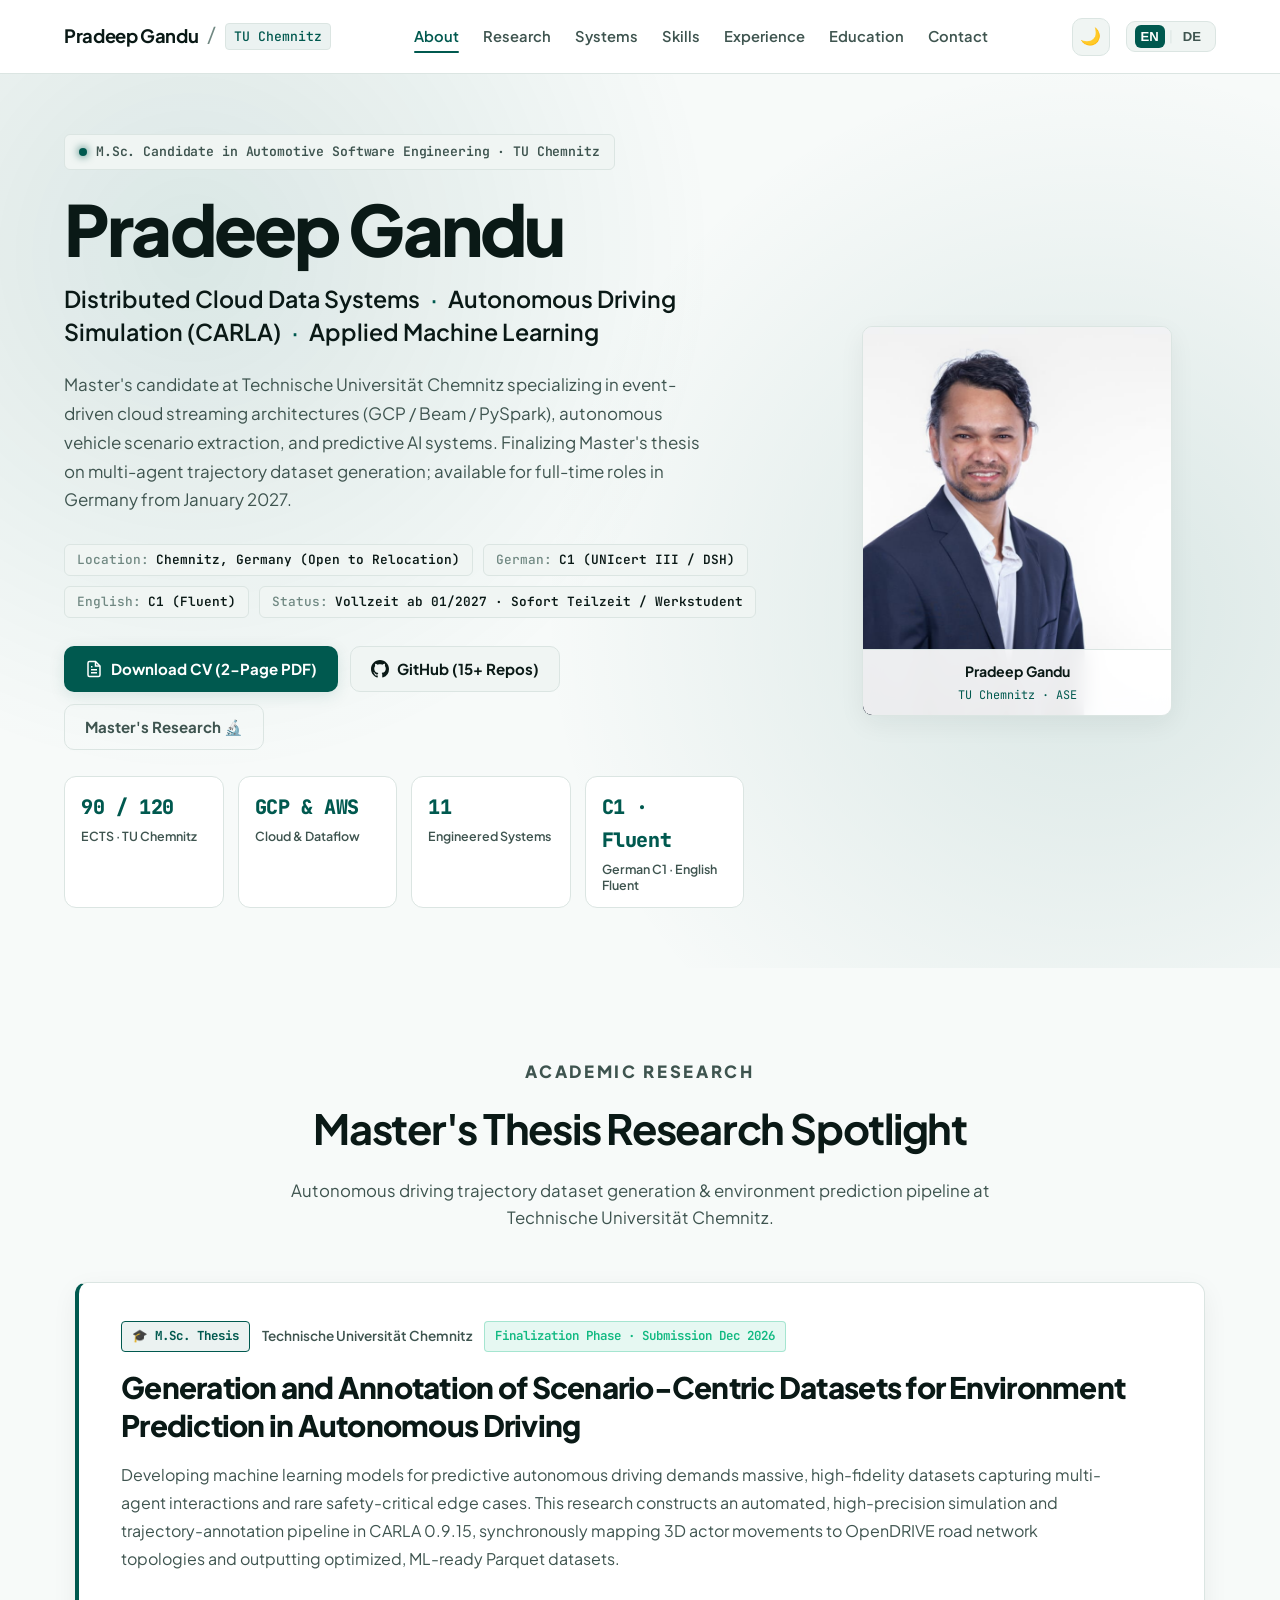
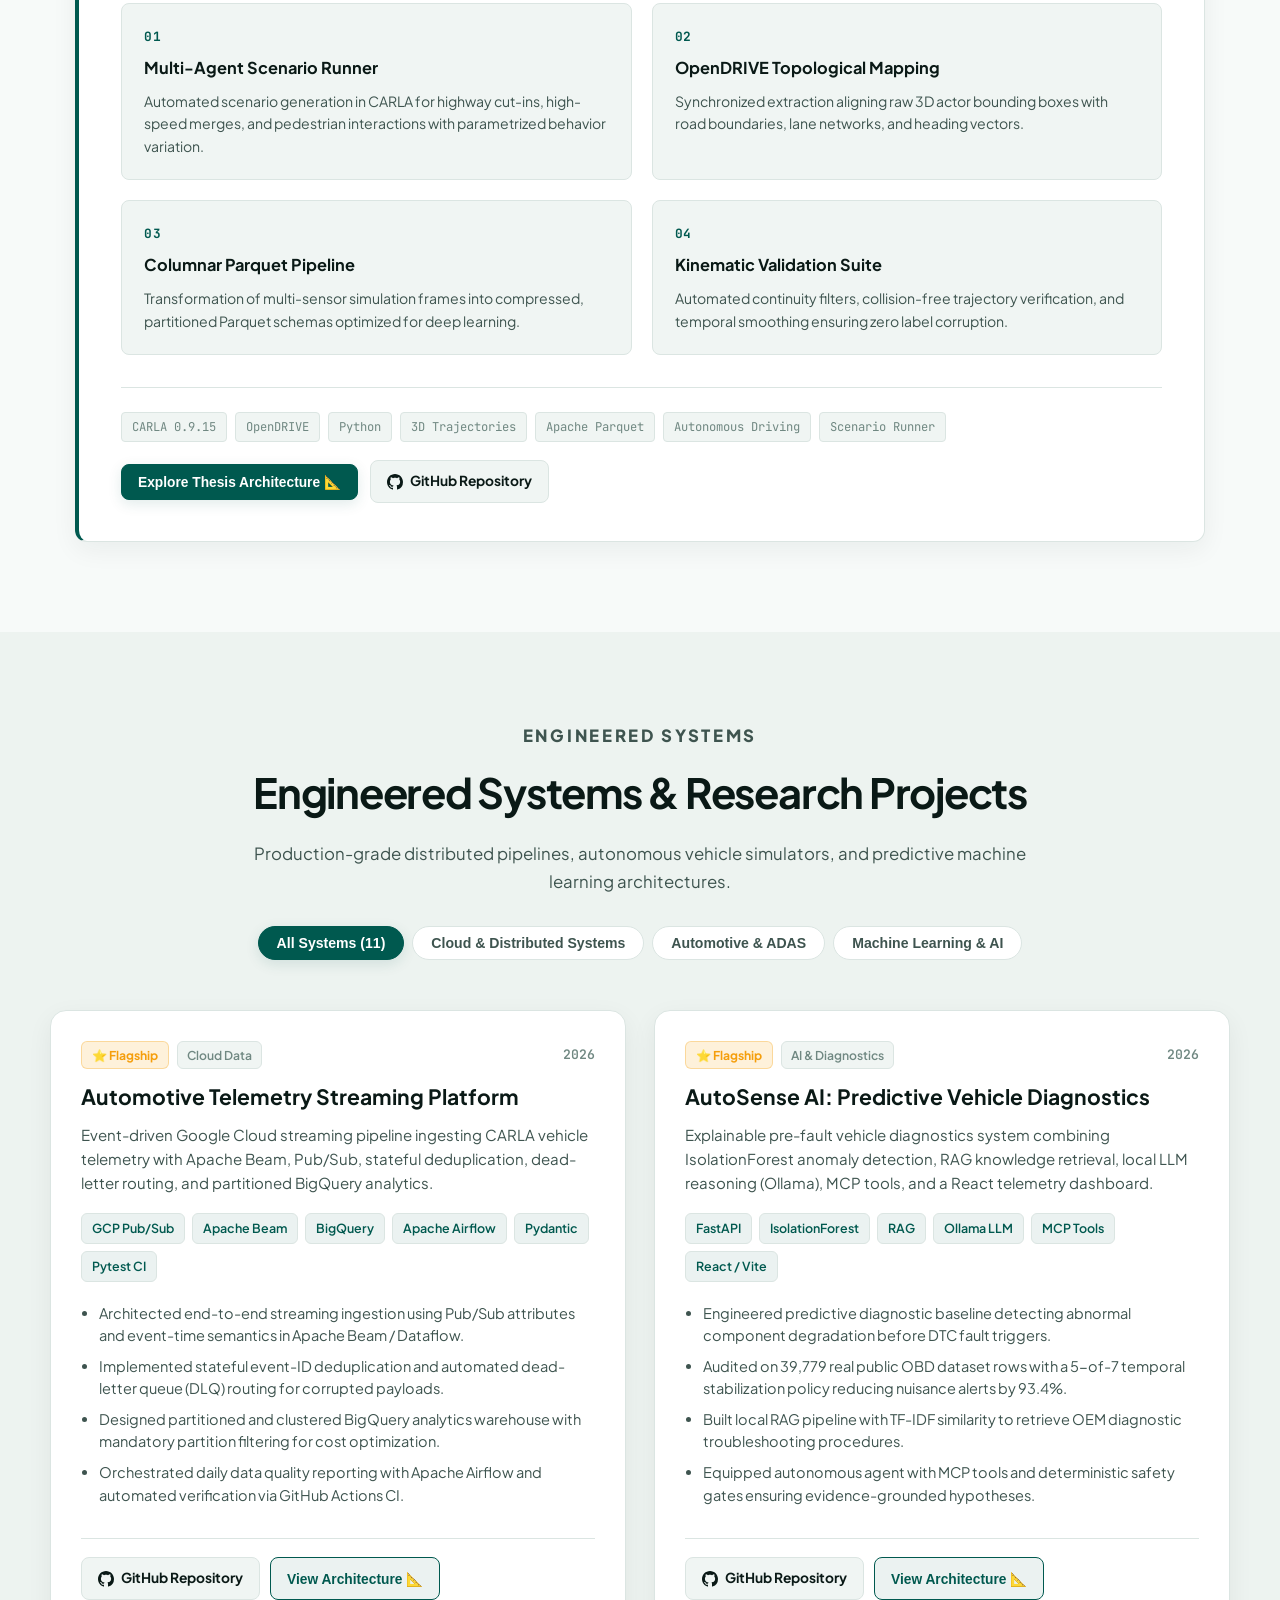
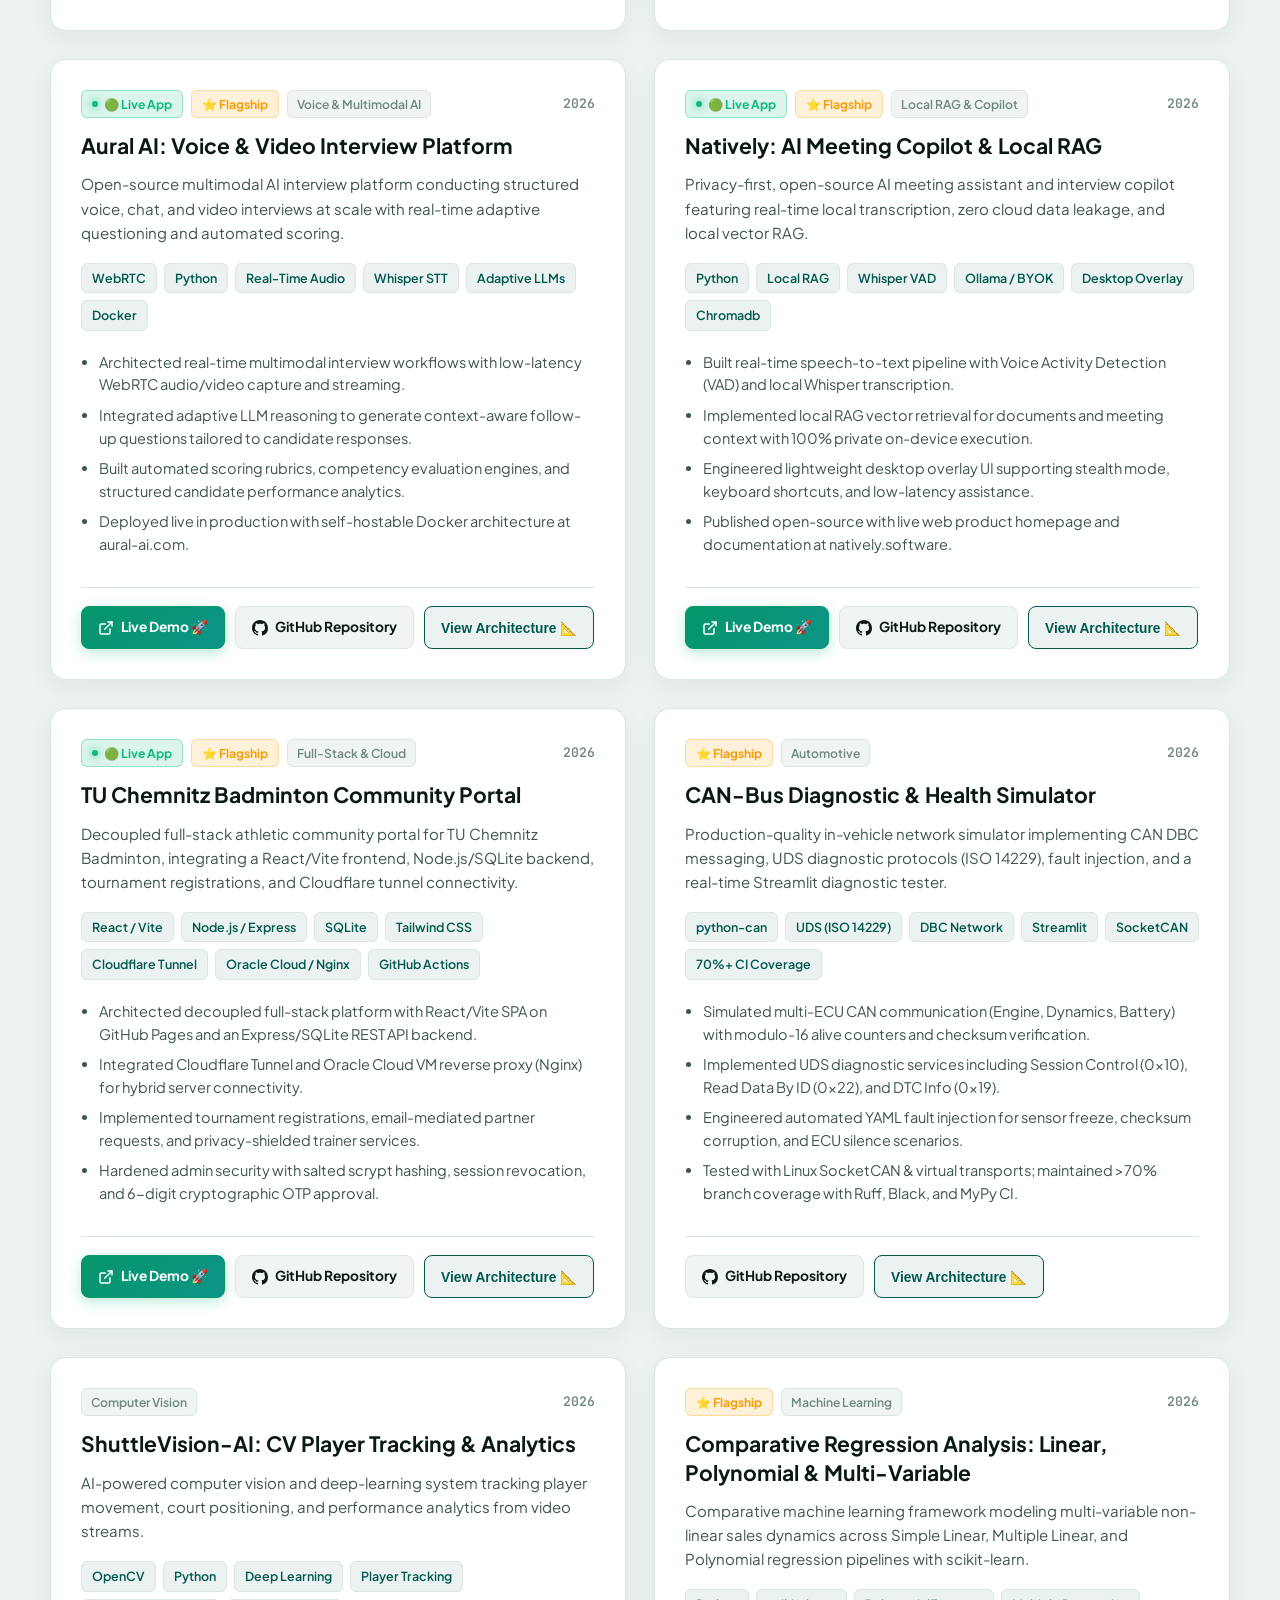
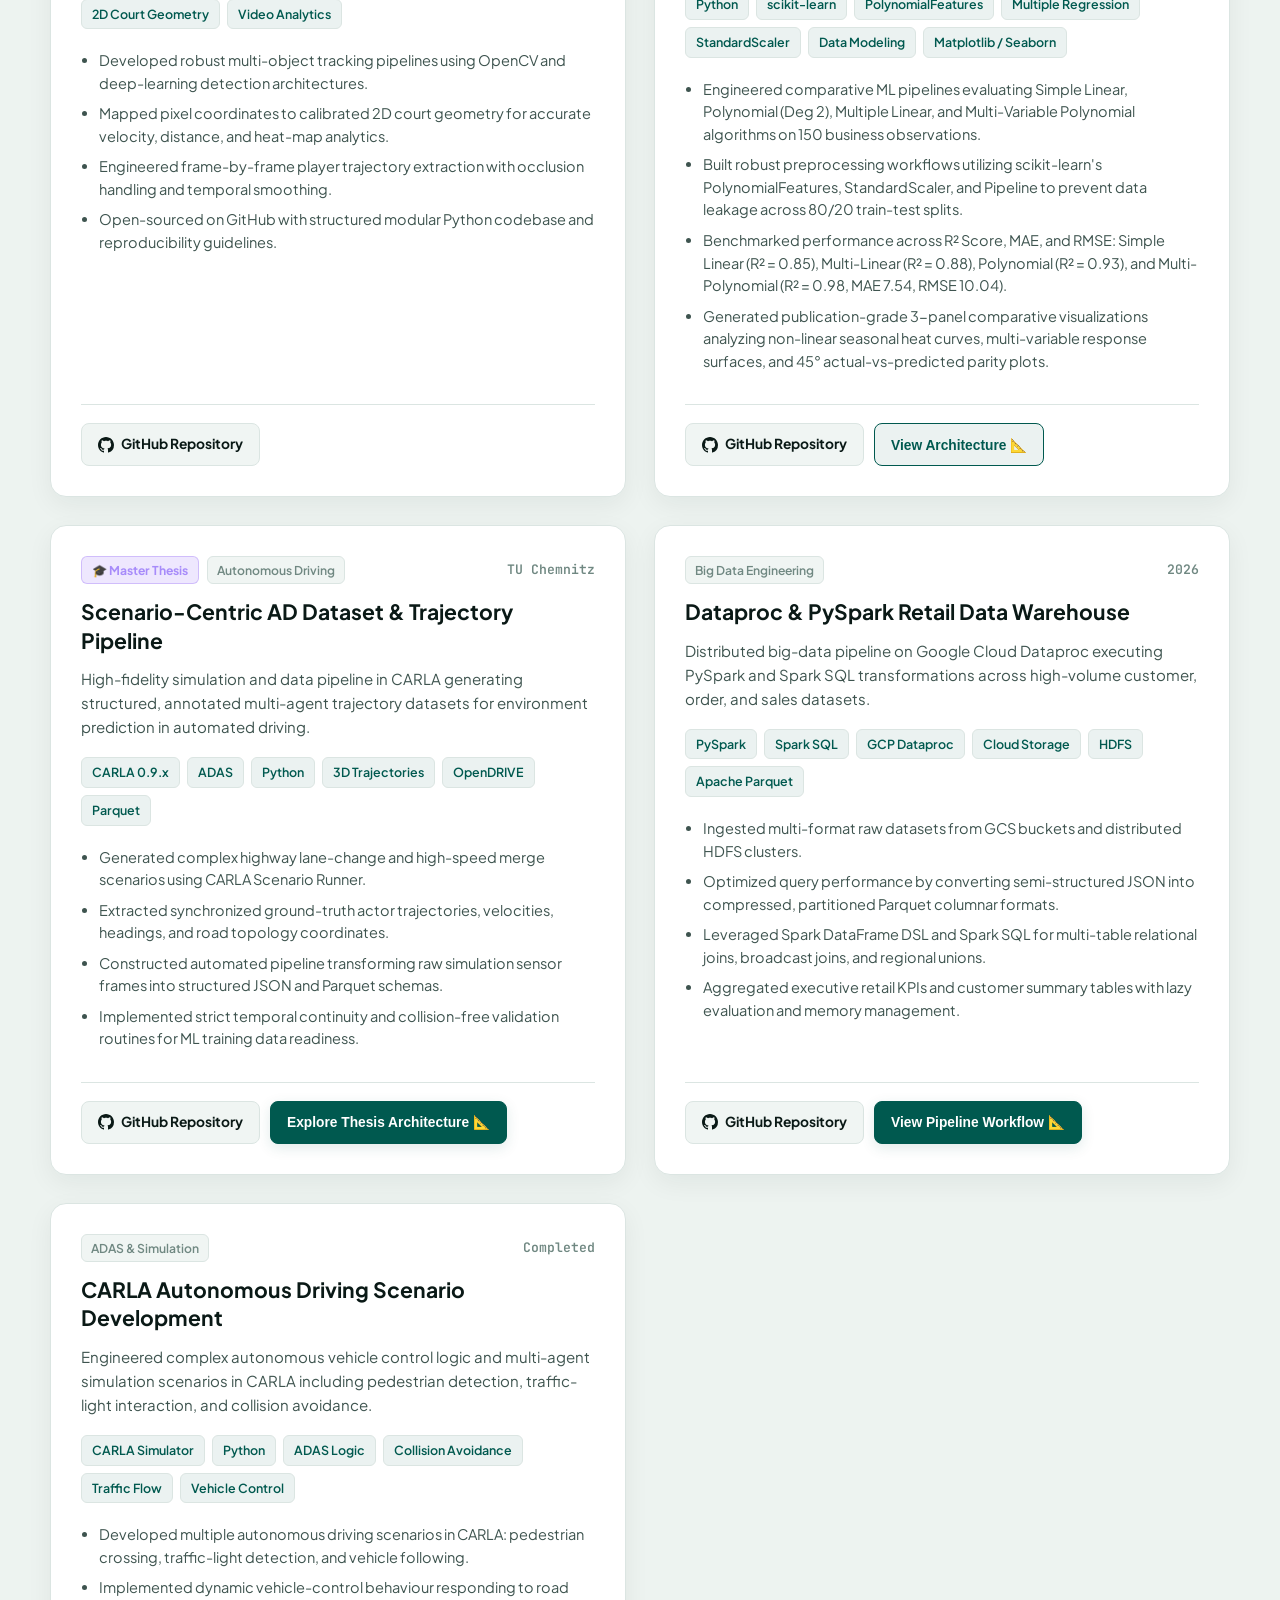
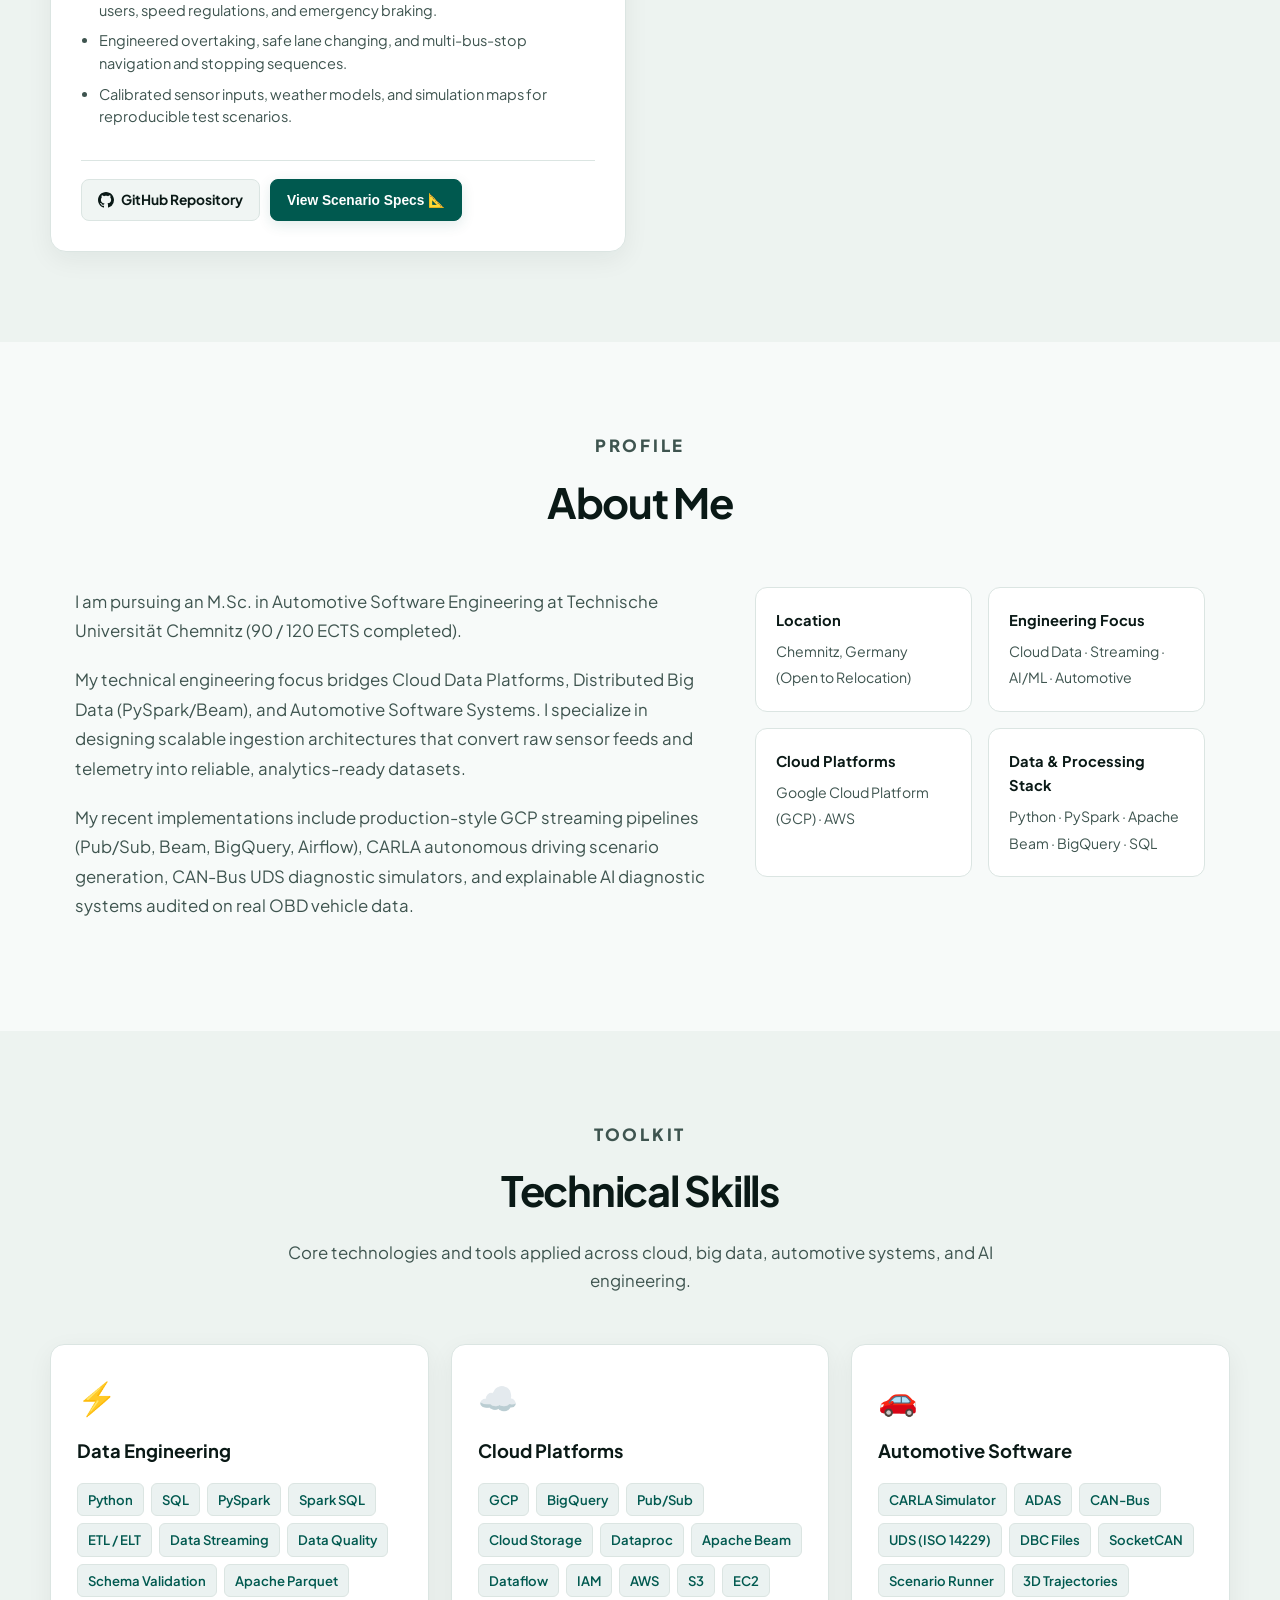
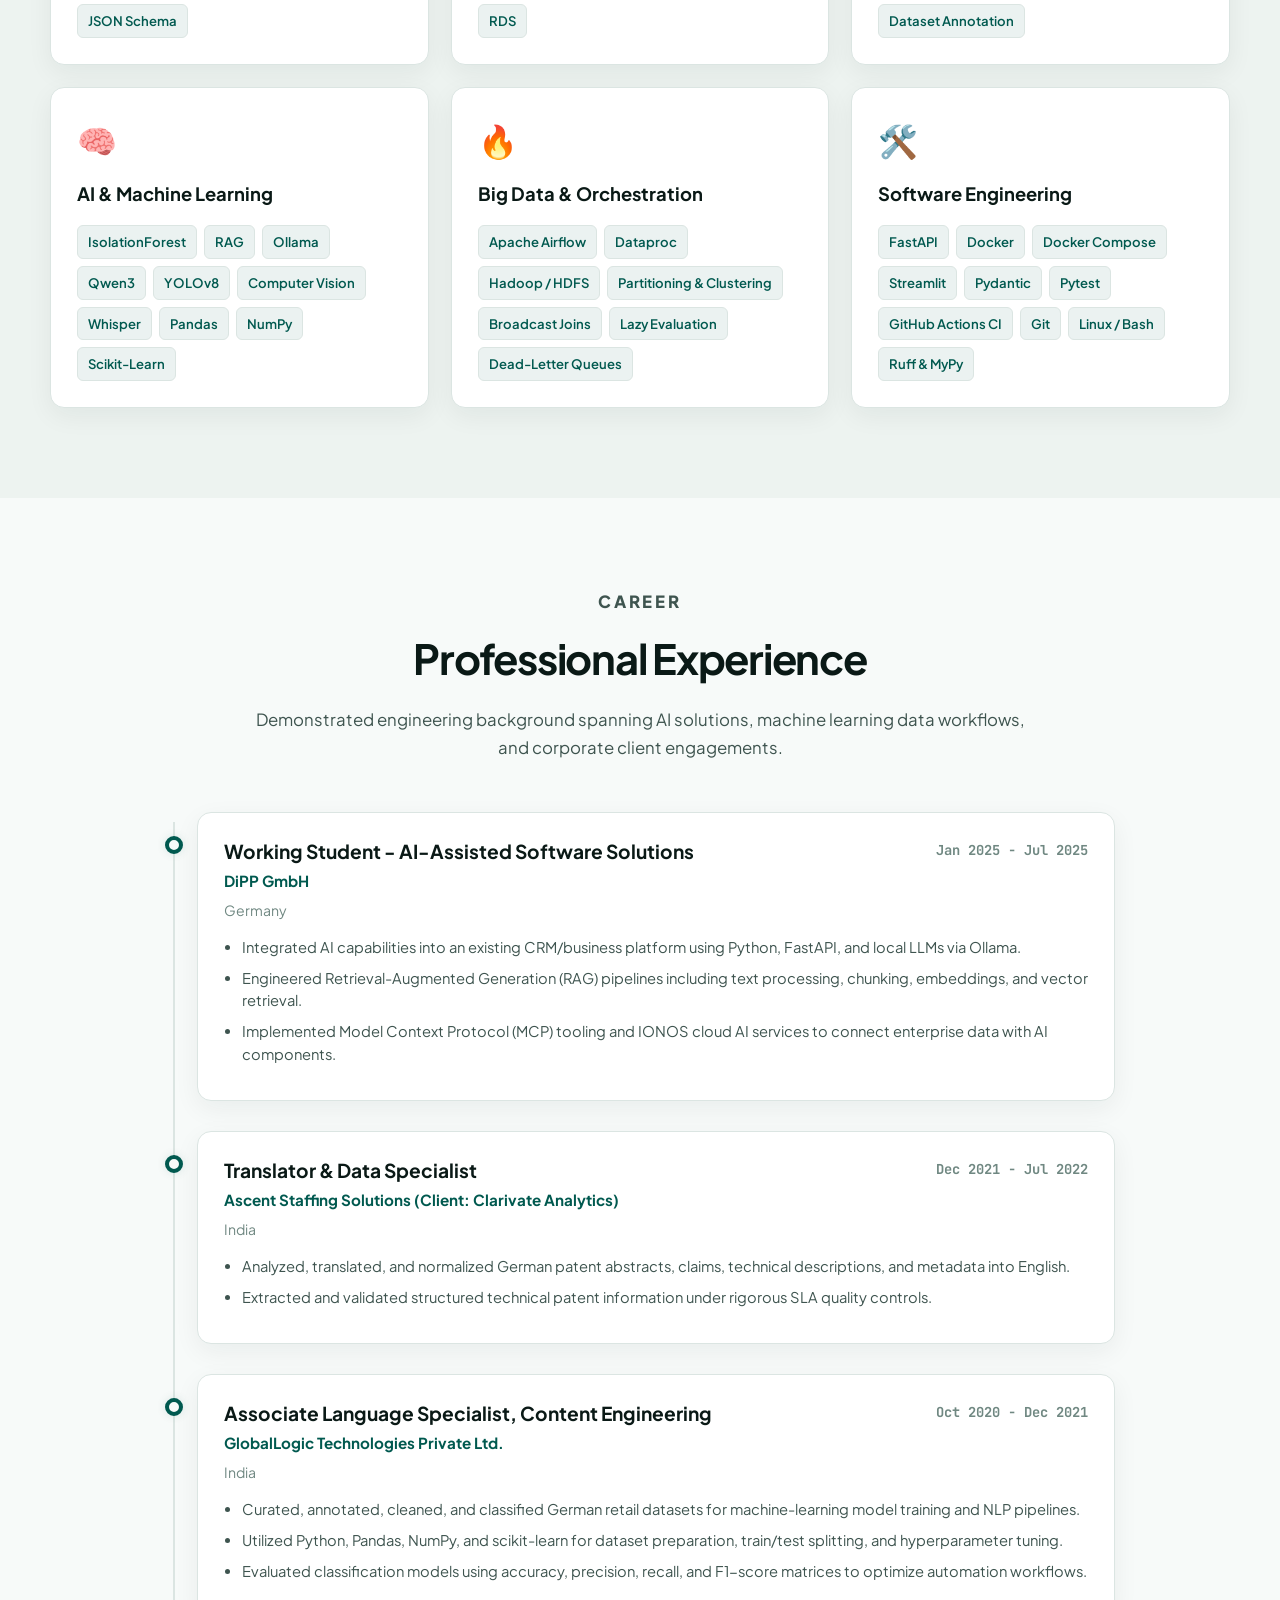
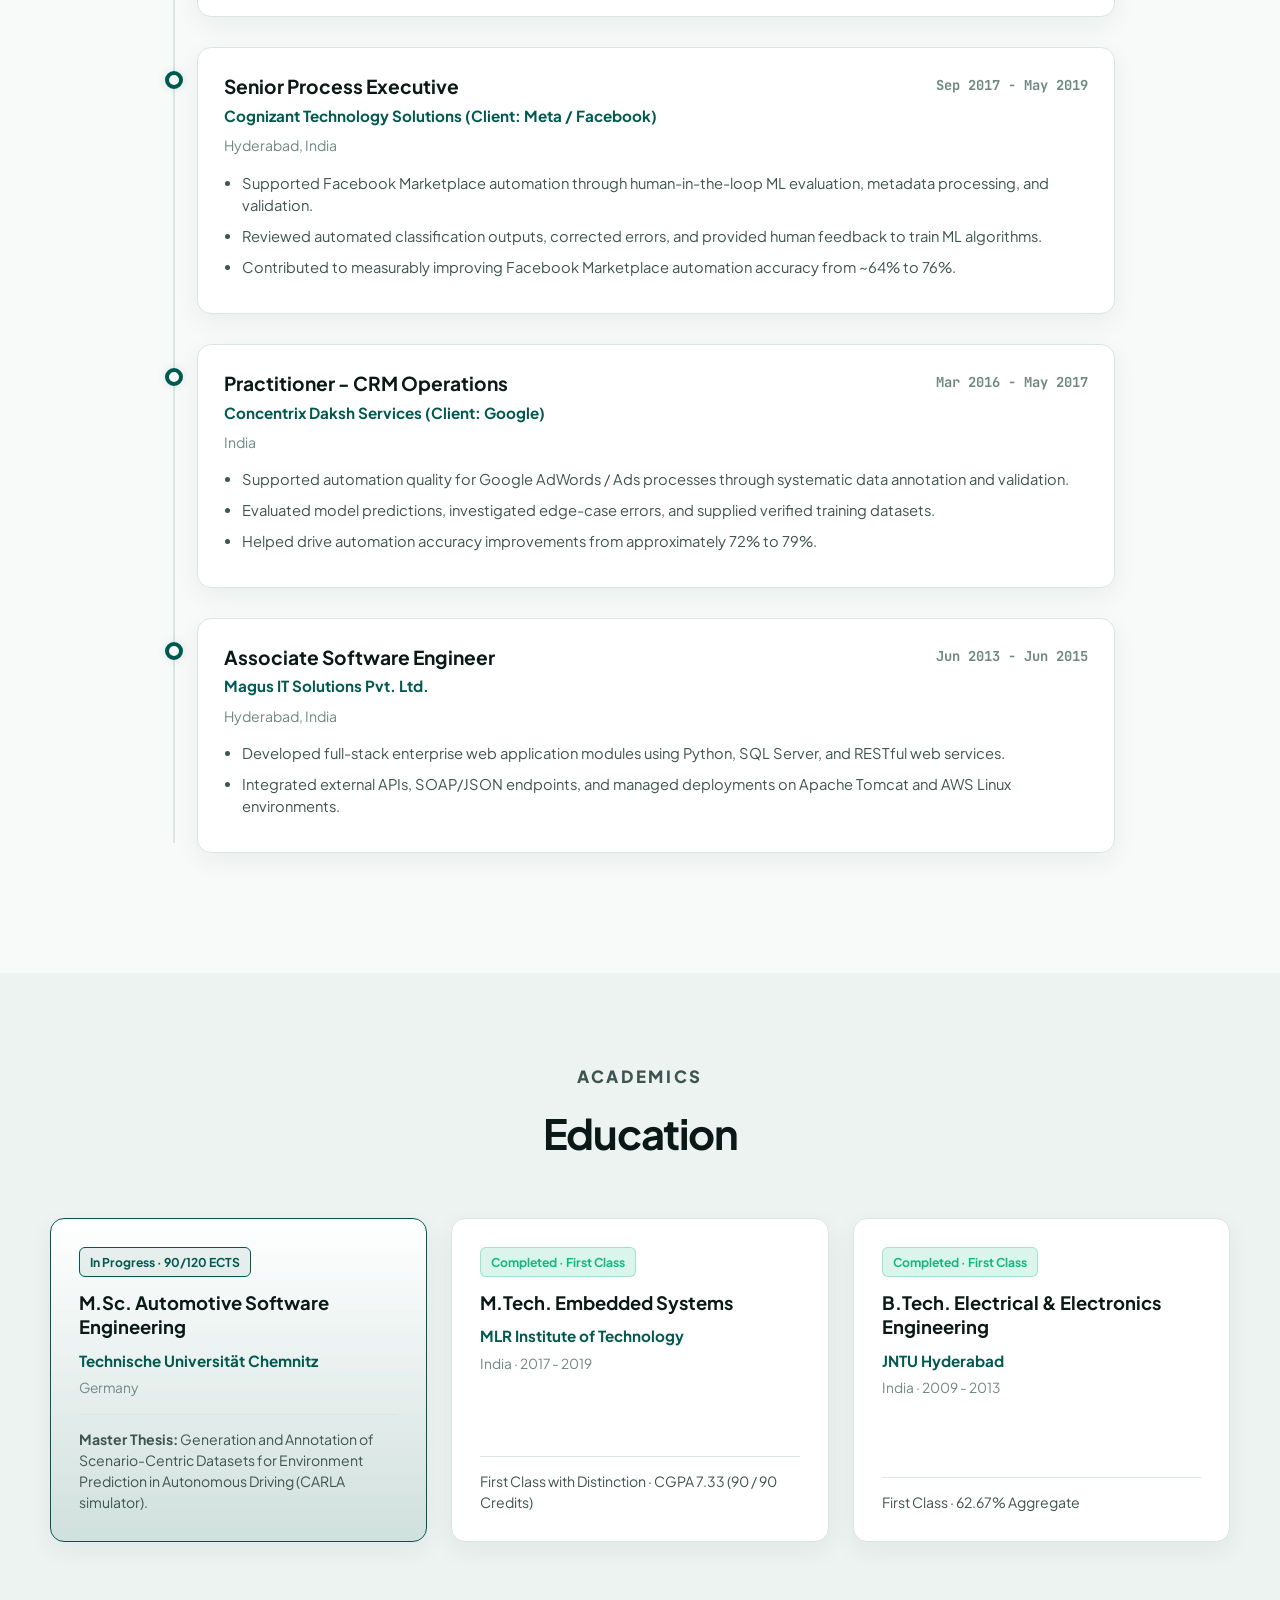
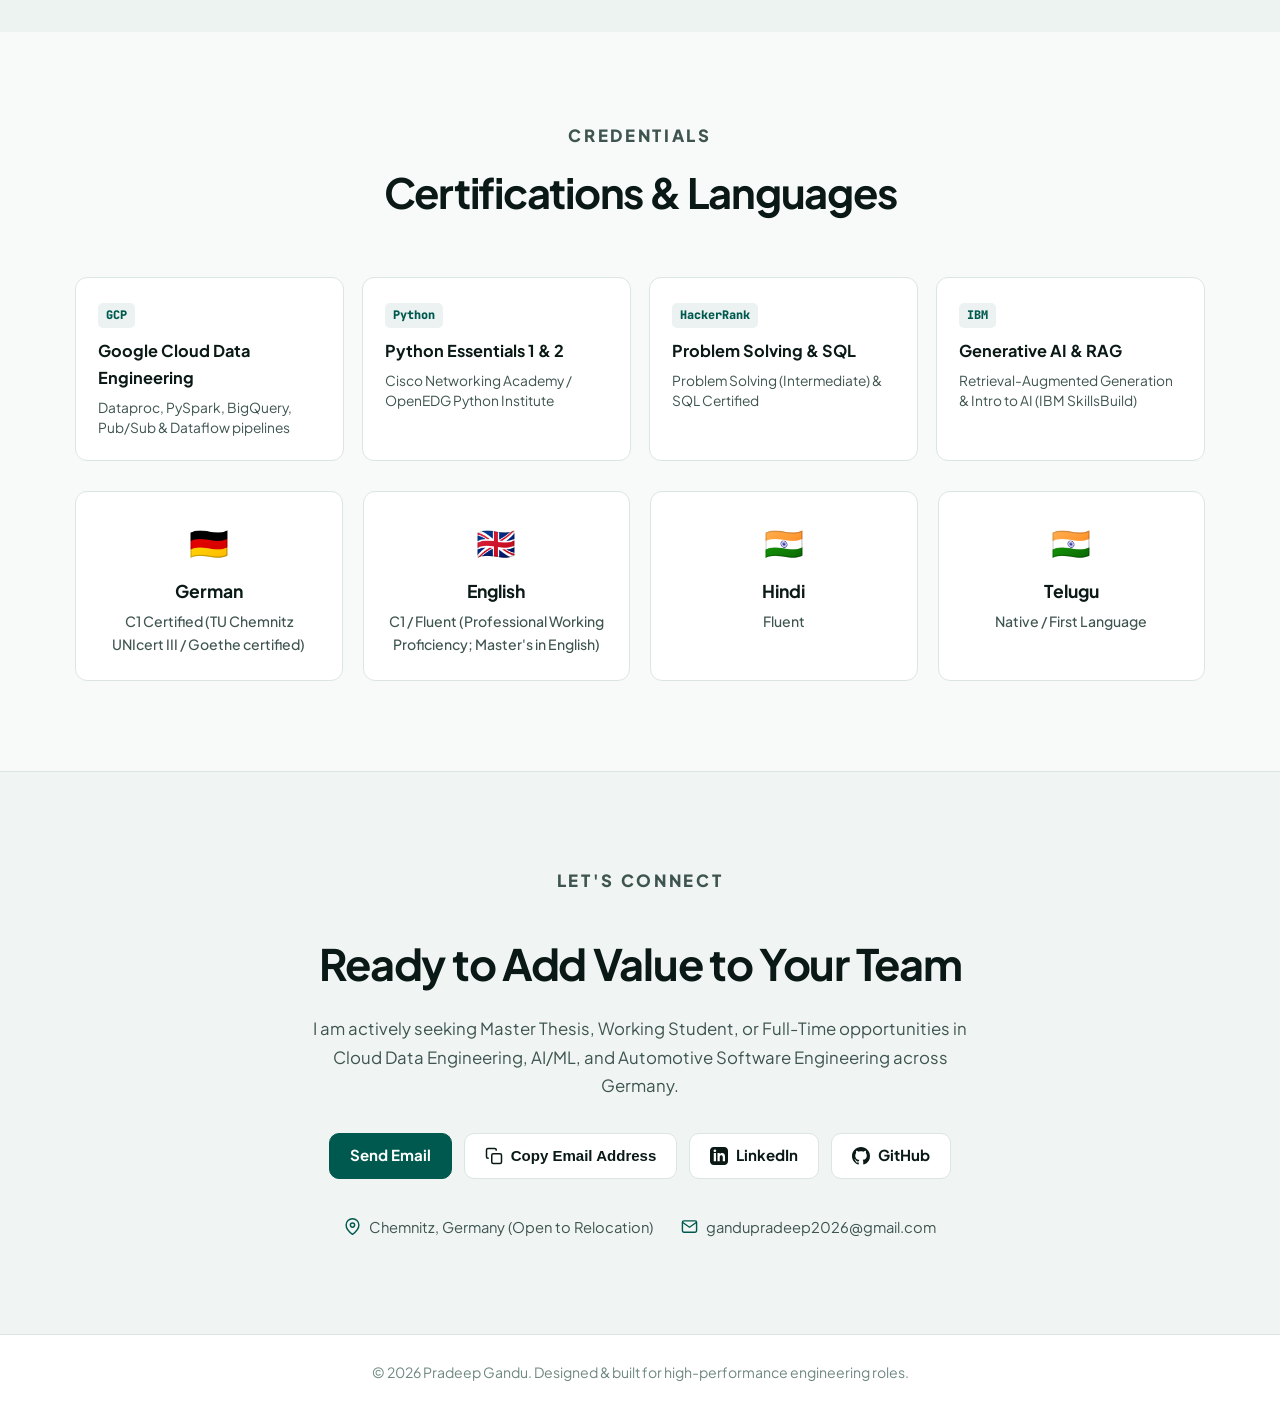
==== commit 0711769c: "Switch theme palette to official TU Chemnitz corporate design colors (Pantone 3292 C green & white)" ====
--- a/index.html
+++ b/index.html
@@ -10,7 +10,7 @@
     <link rel="preconnect" href="https://fonts.googleapis.com">
     <link rel="preconnect" href="https://fonts.gstatic.com" crossorigin>
     <link href="https://fonts.googleapis.com/css2?family=Plus+Jakarta+Sans:wght@400;500;600;700;800&family=JetBrains+Mono:wght@400;500;600&display=swap" rel="stylesheet">
-    <link rel="stylesheet" href="style.css?v=1.1">
+    <link rel="stylesheet" href="style.css?v=1.2">
 </head>
 
 <body>
--- a/style.css
+++ b/style.css
@@ -4,48 +4,48 @@
 
 :root,
 [data-theme="dark"] {
-    --bg-base: #0a0e17;
-    --bg-surface: #111827;
-    --bg-surface-elevated: #162032;
-    --bg-alt: #0d1322;
-    --border: rgba(255, 255, 255, 0.09);
-    --border-hover: rgba(14, 165, 233, 0.5);
-    --text-primary: #f1f5f9;
-    --text-secondary: #94a3b8;
-    --text-muted: #64748b;
-    --accent-primary: #0ea5e9;
-    --accent-primary-hover: #38bdf8;
-    --accent-glow: rgba(14, 165, 233, 0.15);
-    --accent-glow-strong: rgba(14, 165, 233, 0.3);
-    --accent-gradient: linear-gradient(135deg, #0ea5e9 0%, #6366f1 100%);
-    --card-shadow: 0 12px 36px rgba(0, 0, 0, 0.45);
-    --card-shadow-hover: 0 20px 45px rgba(14, 165, 233, 0.15);
-    --nav-bg: rgba(10, 14, 23, 0.88);
-    --tag-bg: rgba(14, 165, 233, 0.1);
-    --tag-text: #38bdf8;
+    --bg-base: #090e0d;
+    --bg-surface: #0e1715;
+    --bg-surface-elevated: #13201d;
+    --bg-alt: #0c1412;
+    --border: rgba(255, 255, 255, 0.08);
+    --border-hover: rgba(27, 179, 156, 0.5);
+    --text-primary: #f2f7f5;
+    --text-secondary: #92a5a0;
+    --text-muted: #607470;
+    --accent-primary: #1bb39c;
+    --accent-primary-hover: #34d399;
+    --accent-glow: rgba(27, 179, 156, 0.16);
+    --accent-glow-strong: rgba(27, 179, 156, 0.32);
+    --accent-gradient: linear-gradient(135deg, #00594f 0%, #1bb39c 100%);
+    --card-shadow: 0 12px 36px rgba(0, 0, 0, 0.55);
+    --card-shadow-hover: 0 20px 45px rgba(27, 179, 156, 0.16);
+    --nav-bg: rgba(9, 14, 13, 0.90);
+    --tag-bg: rgba(27, 179, 156, 0.12);
+    --tag-text: #34d399;
     --container: 1180px;
 }
 
 [data-theme="light"] {
-    --bg-base: #f8fafc;
+    --bg-base: #f7faf9;
     --bg-surface: #ffffff;
-    --bg-surface-elevated: #f1f5f9;
-    --bg-alt: #edf2f7;
-    --border: #e2e8f0;
-    --border-hover: #0284c7;
-    --text-primary: #0f172a;
-    --text-secondary: #475569;
-    --text-muted: #94a3b8;
-    --accent-primary: #0284c7;
-    --accent-primary-hover: #0369a1;
-    --accent-glow: rgba(2, 132, 199, 0.1);
-    --accent-glow-strong: rgba(2, 132, 199, 0.25);
-    --accent-gradient: linear-gradient(135deg, #0284c7 0%, #4f46e5 100%);
-    --card-shadow: 0 10px 30px rgba(15, 23, 42, 0.06);
-    --card-shadow-hover: 0 20px 40px rgba(2, 132, 199, 0.15);
-    --nav-bg: rgba(255, 255, 255, 0.92);
-    --tag-bg: rgba(2, 132, 199, 0.08);
-    --tag-text: #0284c7;
+    --bg-surface-elevated: #f0f5f3;
+    --bg-alt: #edf3f0;
+    --border: #dbe5e2;
+    --border-hover: #00594f;
+    --text-primary: #0a1916;
+    --text-secondary: #3e544f;
+    --text-muted: #708882;
+    --accent-primary: #00594f;
+    --accent-primary-hover: #177665;
+    --accent-glow: rgba(0, 89, 79, 0.12);
+    --accent-glow-strong: rgba(0, 89, 79, 0.25);
+    --accent-gradient: linear-gradient(135deg, #00594f 0%, #177665 100%);
+    --card-shadow: 0 8px 26px rgba(0, 40, 35, 0.06);
+    --card-shadow-hover: 0 18px 36px rgba(0, 89, 79, 0.14);
+    --nav-bg: rgba(255, 255, 255, 0.94);
+    --tag-bg: rgba(0, 89, 79, 0.08);
+    --tag-text: #00594f;
     --container: 1180px;
 }
 
@@ -267,7 +267,7 @@
     position: relative;
     background: 
         radial-gradient(circle at 15% 20%, var(--accent-glow) 0%, transparent 40%),
-        radial-gradient(circle at 85% 60%, rgba(99, 102, 241, 0.08) 0%, transparent 45%);
+        radial-gradient(circle at 85% 60%, var(--accent-glow) 0%, transparent 45%);
 }
 
 .hero-container {
@@ -982,7 +982,7 @@
 .project-tags span {
     background: var(--tag-bg);
     color: var(--tag-text);
-    border: 1px solid rgba(14, 165, 233, 0.2);
+    border: 1px solid var(--border);
     font-size: 0.78rem;
     font-weight: 600;
     padding: 4px 10px;
@@ -1039,8 +1039,8 @@
 }
 
 .modal-trigger-btn {
-    background: rgba(14, 165, 233, 0.08);
-    border-color: rgba(14, 165, 233, 0.3);
+    background: var(--tag-bg);
+    border-color: var(--border-hover);
     color: var(--accent-primary);
 }
 
@@ -1181,7 +1181,7 @@
     padding: 5px 10px;
     background: var(--tag-bg);
     color: var(--tag-text);
-    border: 1px solid rgba(14, 165, 233, 0.15);
+    border: 1px solid var(--border);
     border-radius: 6px;
     font-size: 0.82rem;
     font-weight: 600;
@@ -1311,8 +1311,8 @@
 }
 
 .education-card.highlight-card {
-    border-color: rgba(14, 165, 233, 0.4);
-    background: linear-gradient(180deg, var(--bg-surface) 0%, rgba(14, 165, 233, 0.04) 100%);
+    border-color: var(--border-hover);
+    background: linear-gradient(180deg, var(--bg-surface) 0%, var(--accent-glow) 100%);
 }
 
 .education-status {
@@ -1326,9 +1326,9 @@
 }
 
 .education-status.in-progress {
-    background: rgba(14, 165, 233, 0.15);
-    color: var(--accent-primary);
-    border: 1px solid rgba(14, 165, 233, 0.3);
+    background: var(--tag-bg);
+    color: var(--accent-primary);
+    border: 1px solid var(--border-hover);
 }
 
 .education-status.completed {
@@ -1462,9 +1462,9 @@
 
 .contact-section {
     padding: 95px 25px;
-    background: #070a12;
+    background: var(--bg-surface-elevated);
     border-top: 1px solid var(--border);
-    color: #f1f5f9;
+    color: var(--text-primary);
 }
 
 .contact-container {
@@ -1481,13 +1481,13 @@
     font-size: clamp(2rem, 3.8vw, 2.7rem);
     letter-spacing: -0.03em;
     margin-bottom: 16px;
-    color: #f8fafc;
+    color: var(--text-primary);
 }
 
 .contact-header p {
     max-width: 680px;
     margin: 0 auto 32px;
-    color: #94a3b8;
+    color: var(--text-secondary);
     font-size: 1.05rem;
     line-height: 1.7;
 }
@@ -1512,15 +1512,15 @@
 }
 
 .contact-secondary {
-    background: rgba(255, 255, 255, 0.06);
-    border-color: rgba(255, 255, 255, 0.15);
-    color: #f1f5f9;
+    background: var(--bg-surface);
+    border-color: var(--border);
+    color: var(--text-primary);
 }
 
 .contact-secondary:hover {
     border-color: var(--accent-primary);
     color: var(--accent-primary);
-    background: rgba(14, 165, 233, 0.1);
+    background: var(--tag-bg);
 }
 
 .contact-details {
@@ -1528,7 +1528,7 @@
     justify-content: center;
     flex-wrap: wrap;
     gap: 28px;
-    color: #94a3b8;
+    color: var(--text-secondary);
     font-size: 0.92rem;
 }
 
@@ -1551,10 +1551,10 @@
 footer {
     padding: 26px 20px;
     text-align: center;
-    background: #04070d;
-    color: #64748b;
+    background: var(--bg-surface);
+    color: var(--text-muted);
     font-size: 0.88rem;
-    border-top: 1px solid rgba(255, 255, 255, 0.05);
+    border-top: 1px solid var(--border);
 }
 
 /* =========================================================
@@ -1659,7 +1659,7 @@
     font-family: 'JetBrains Mono', monospace;
     font-size: 0.84rem;
     line-height: 1.7;
-    color: #38bdf8;
+    color: var(--accent-primary);
     overflow-x: auto;
 }
 
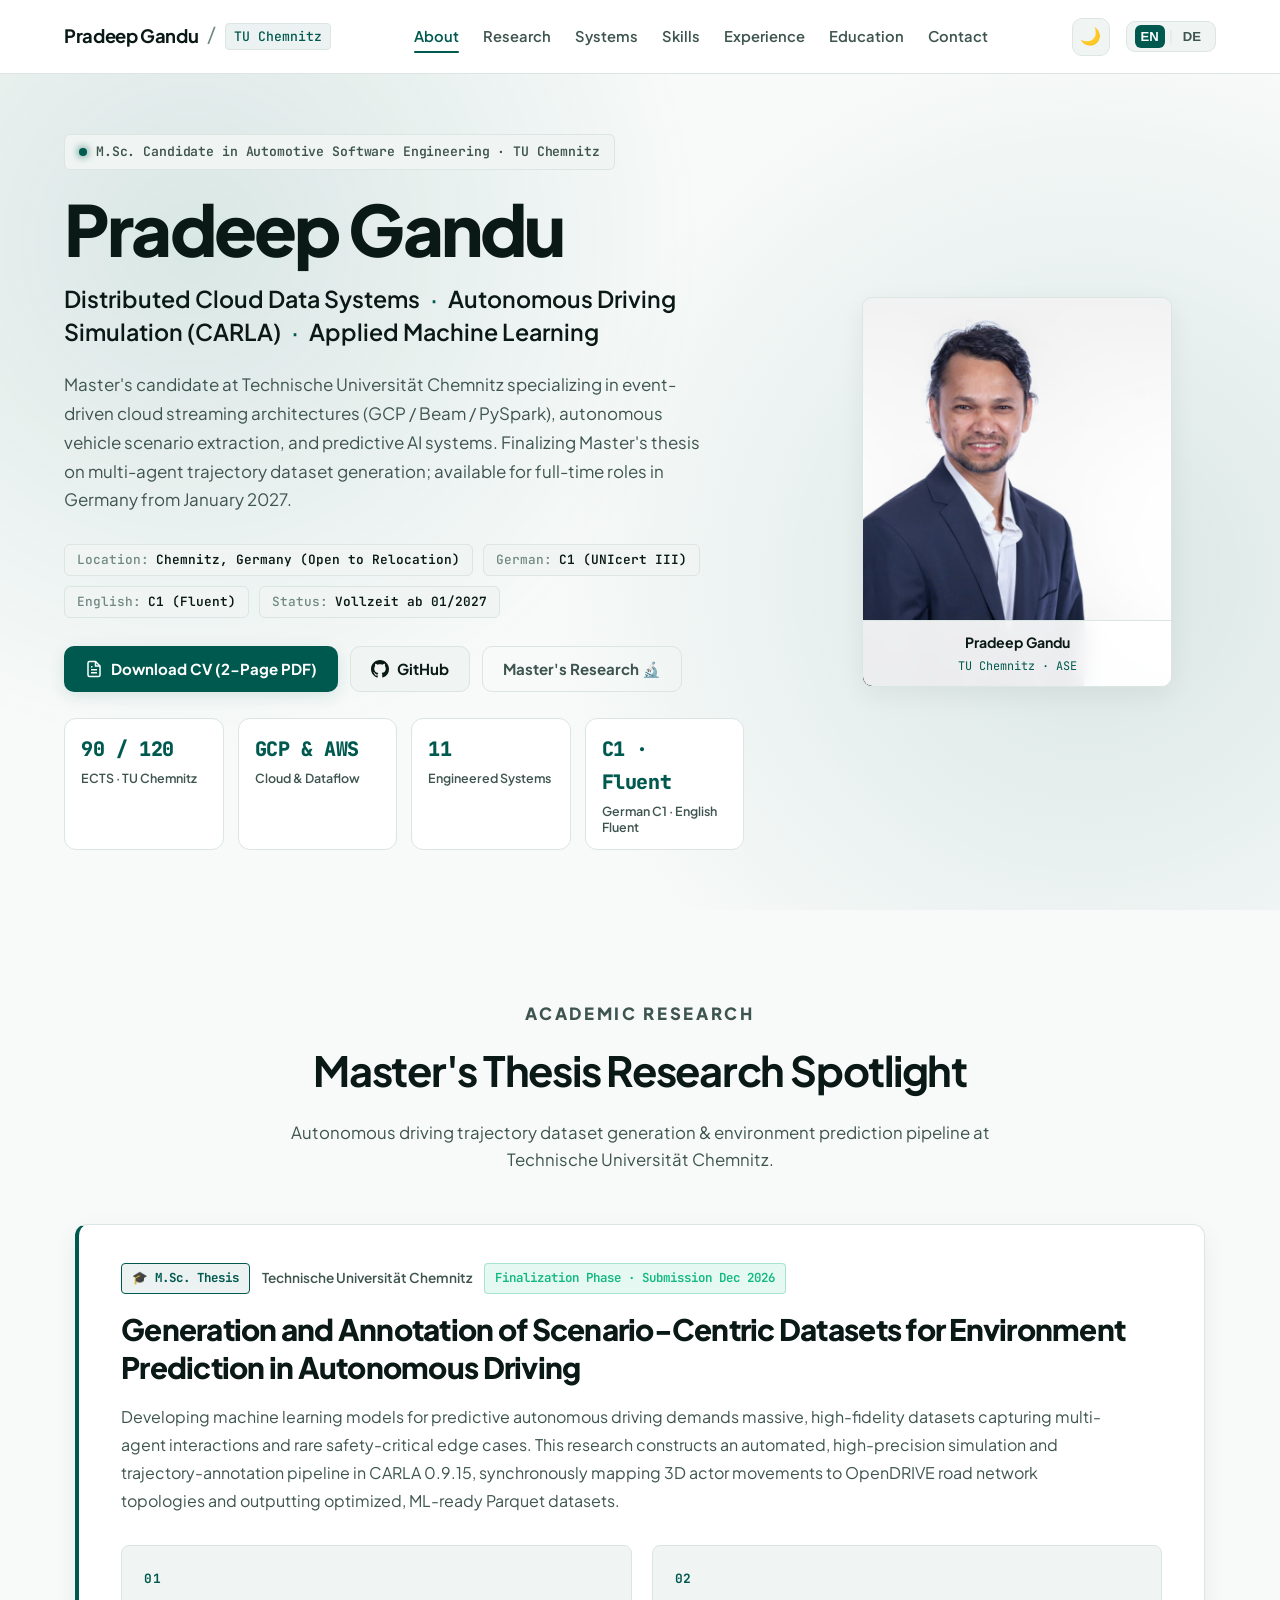
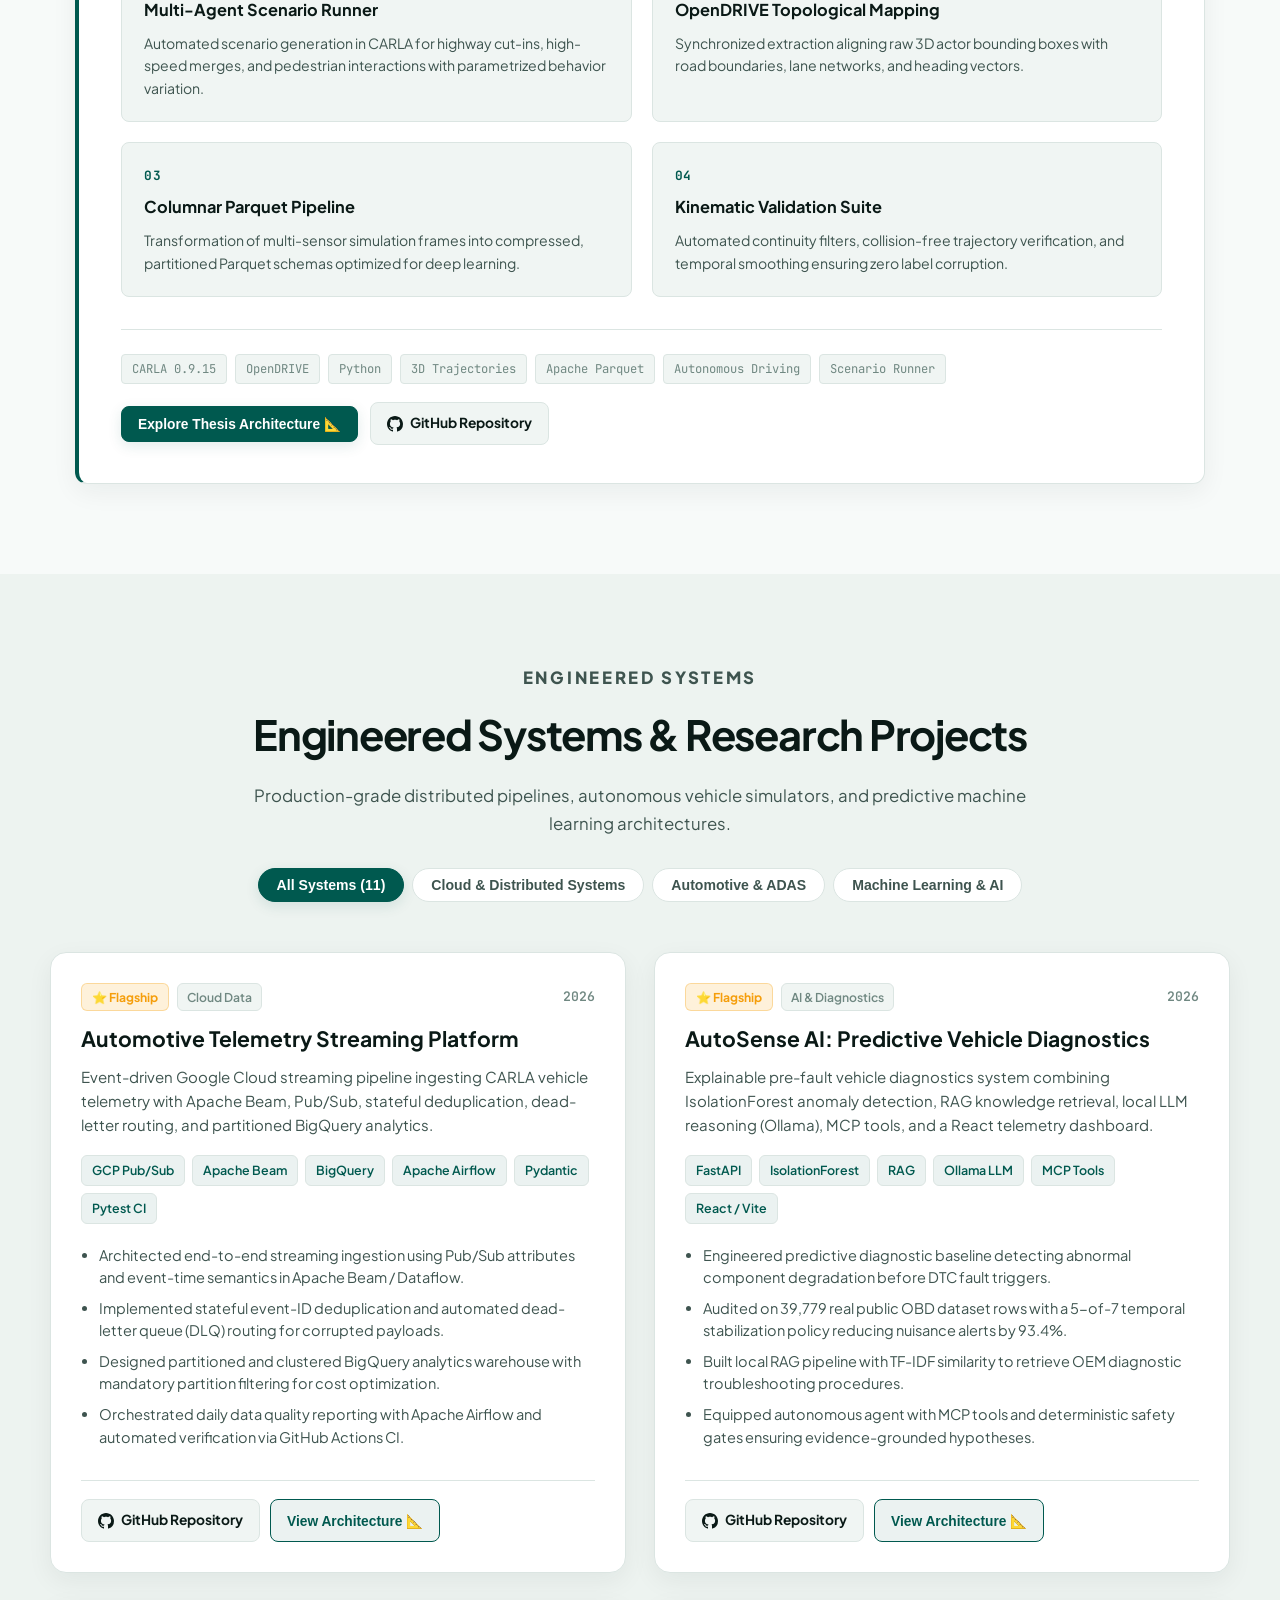
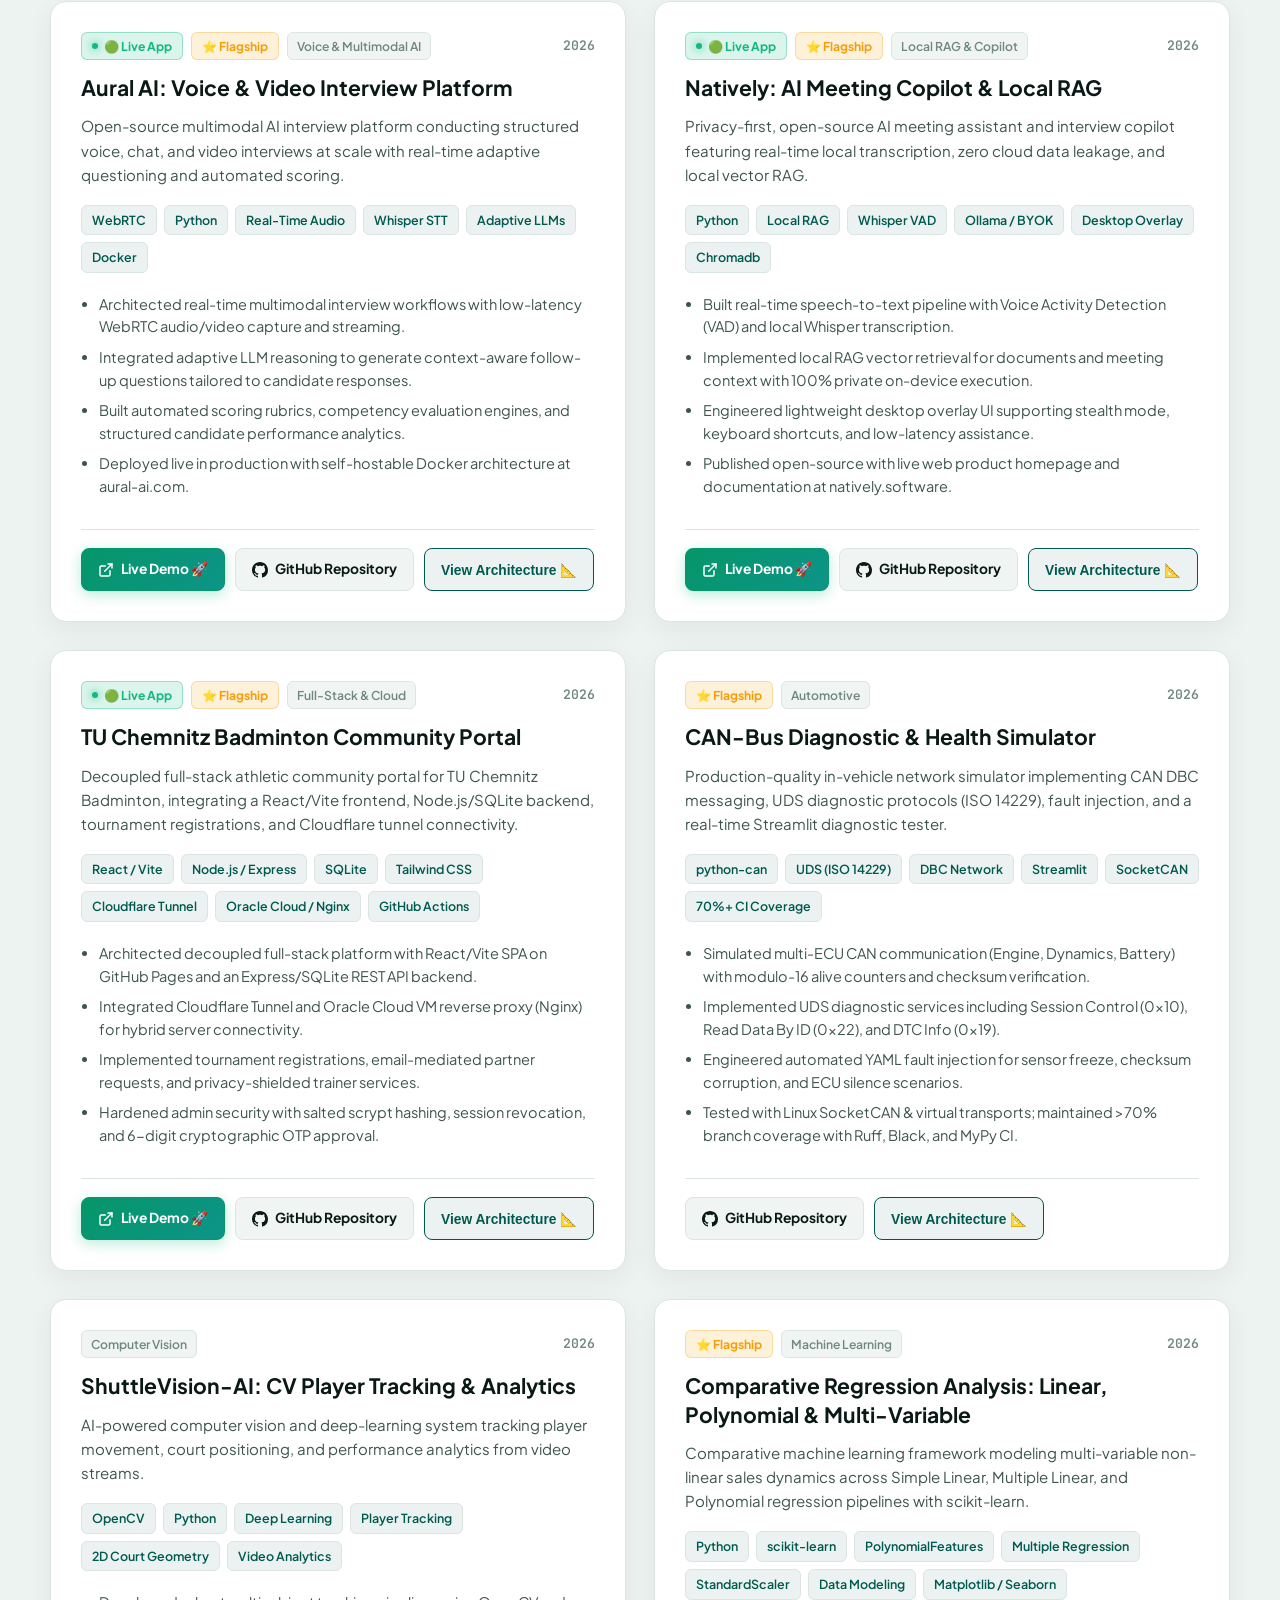
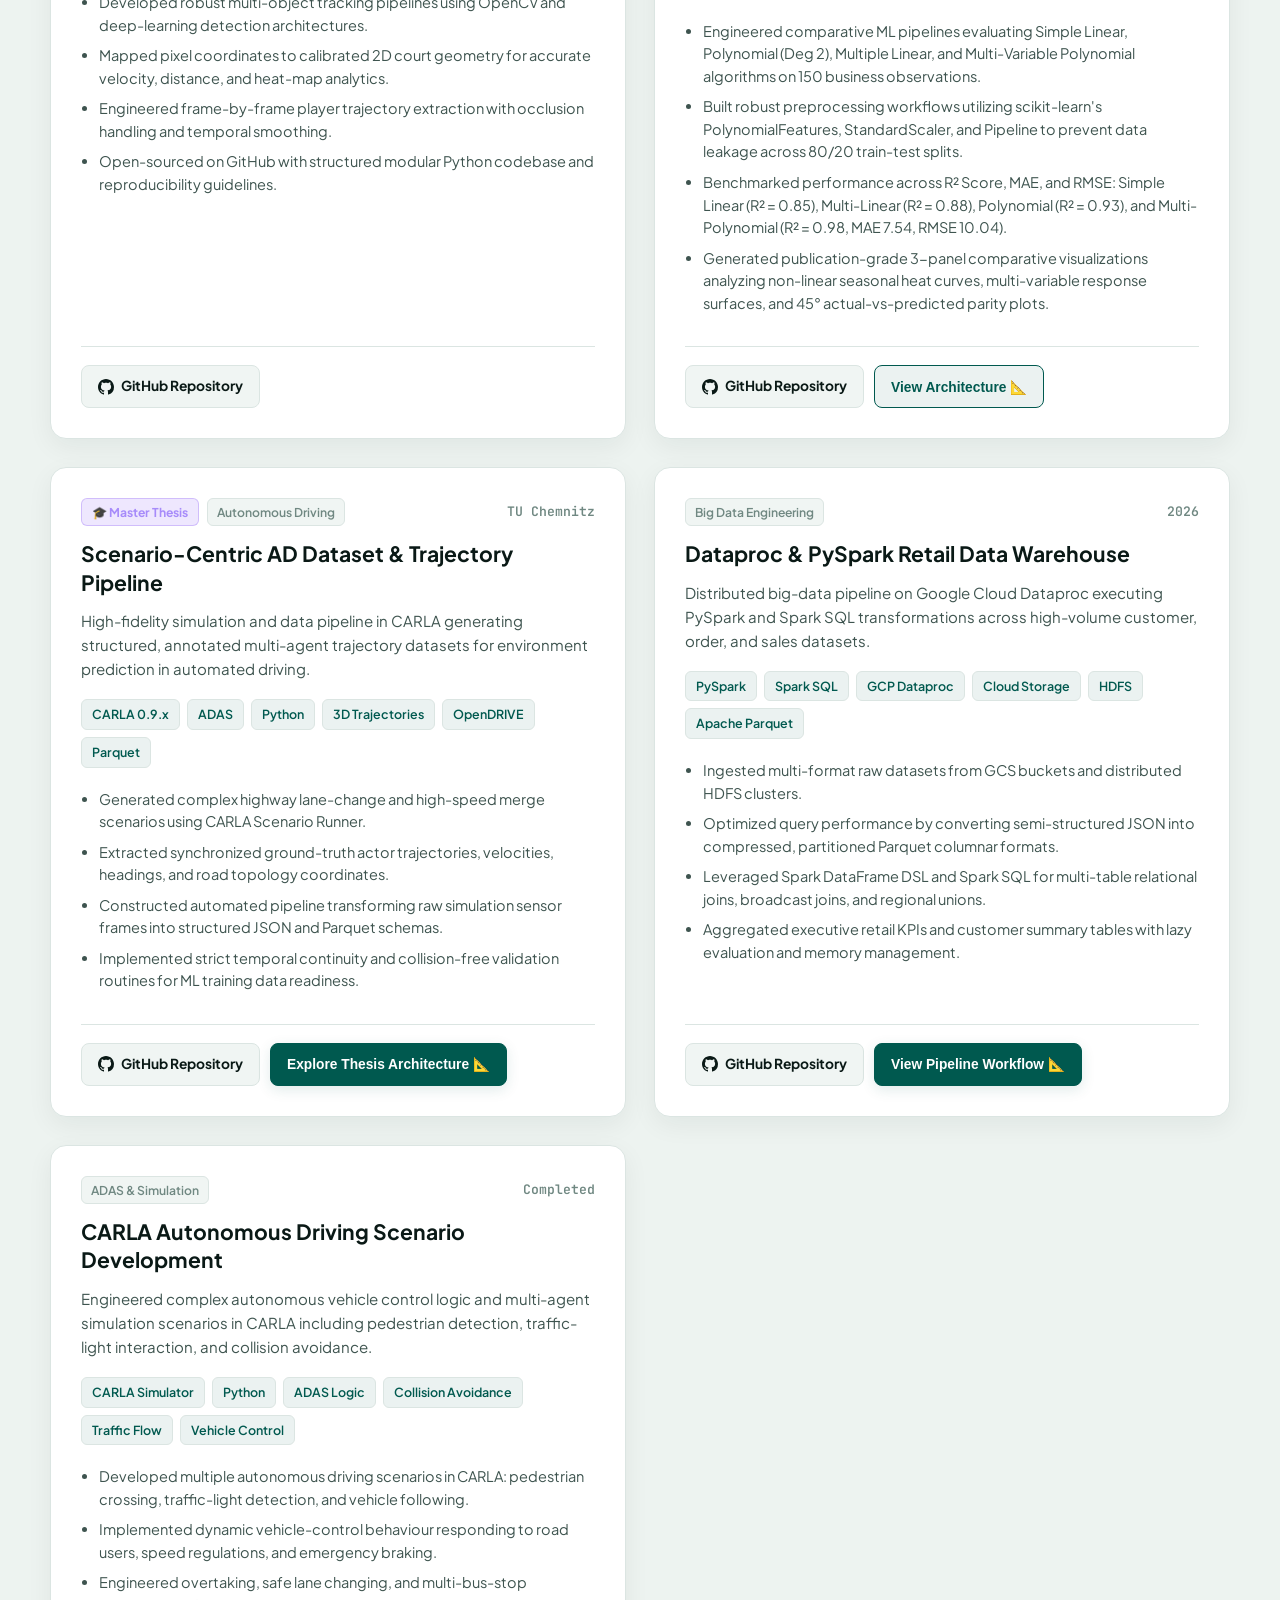
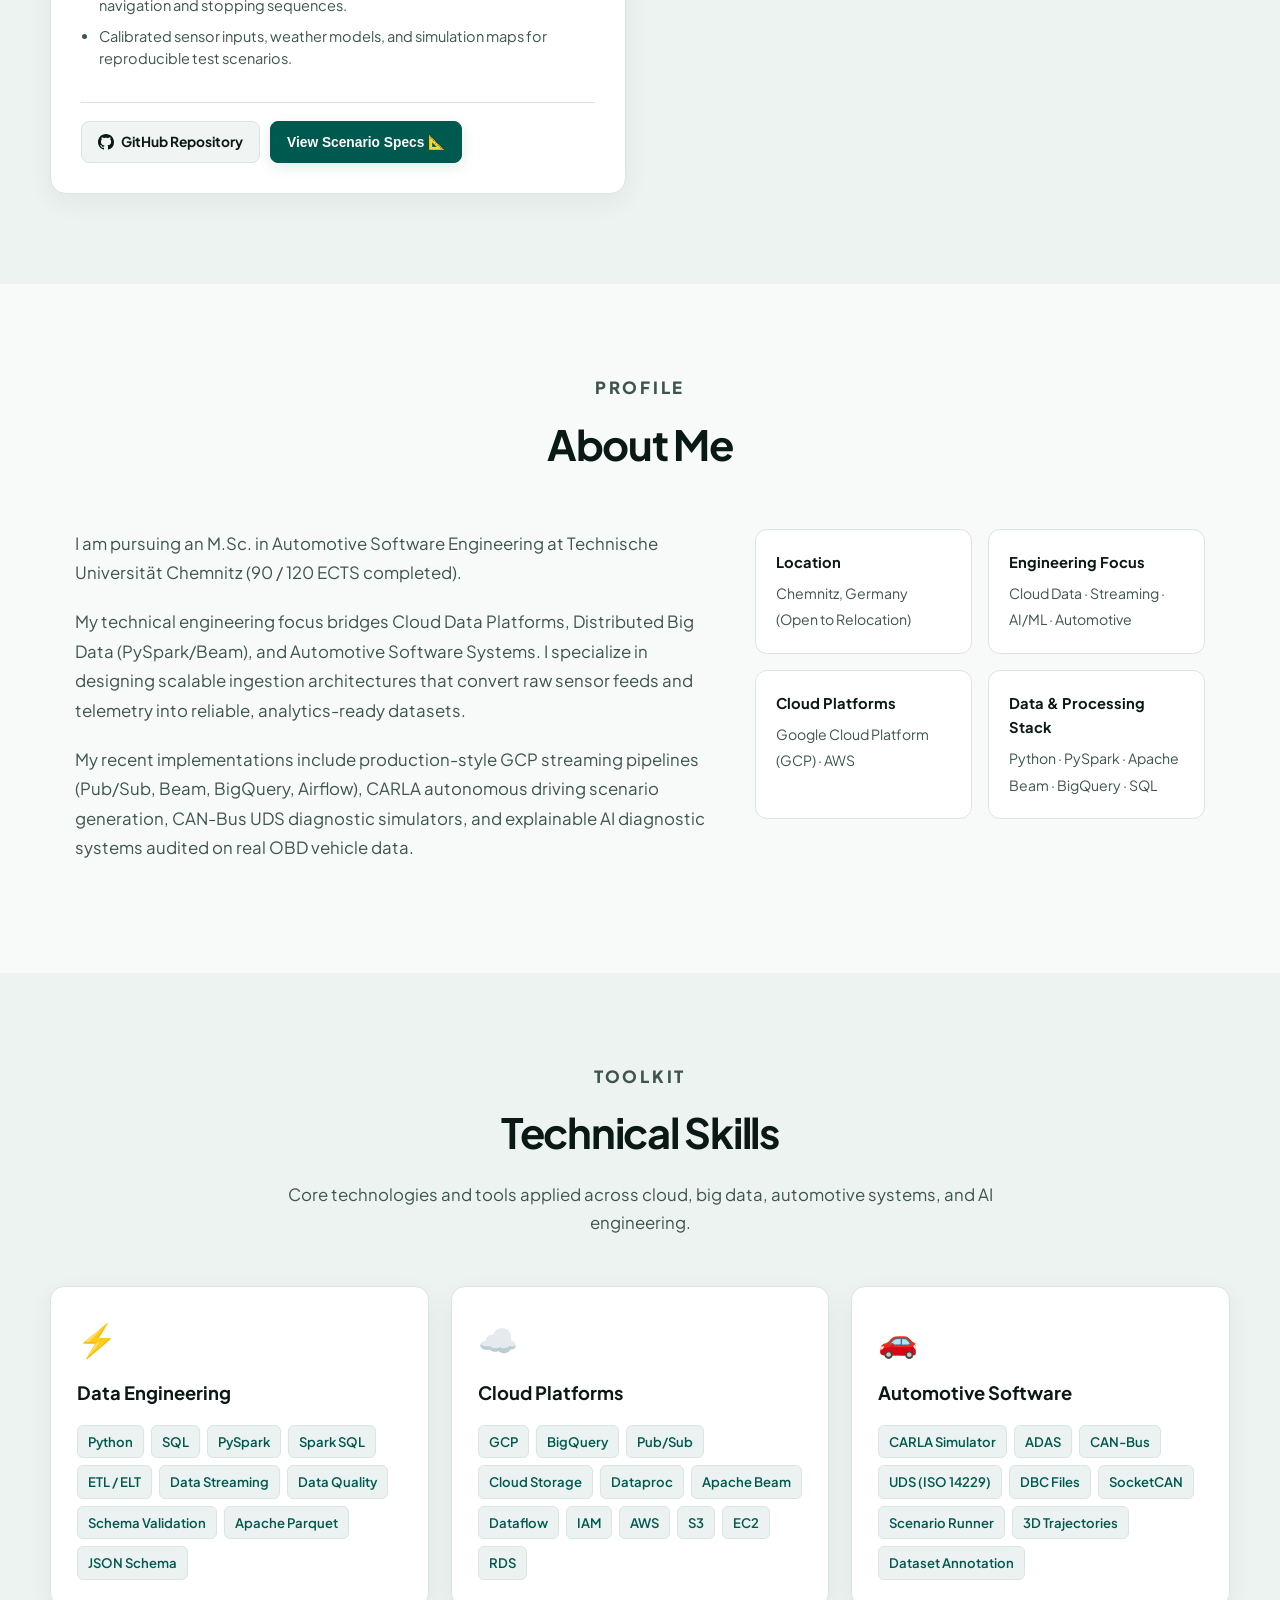
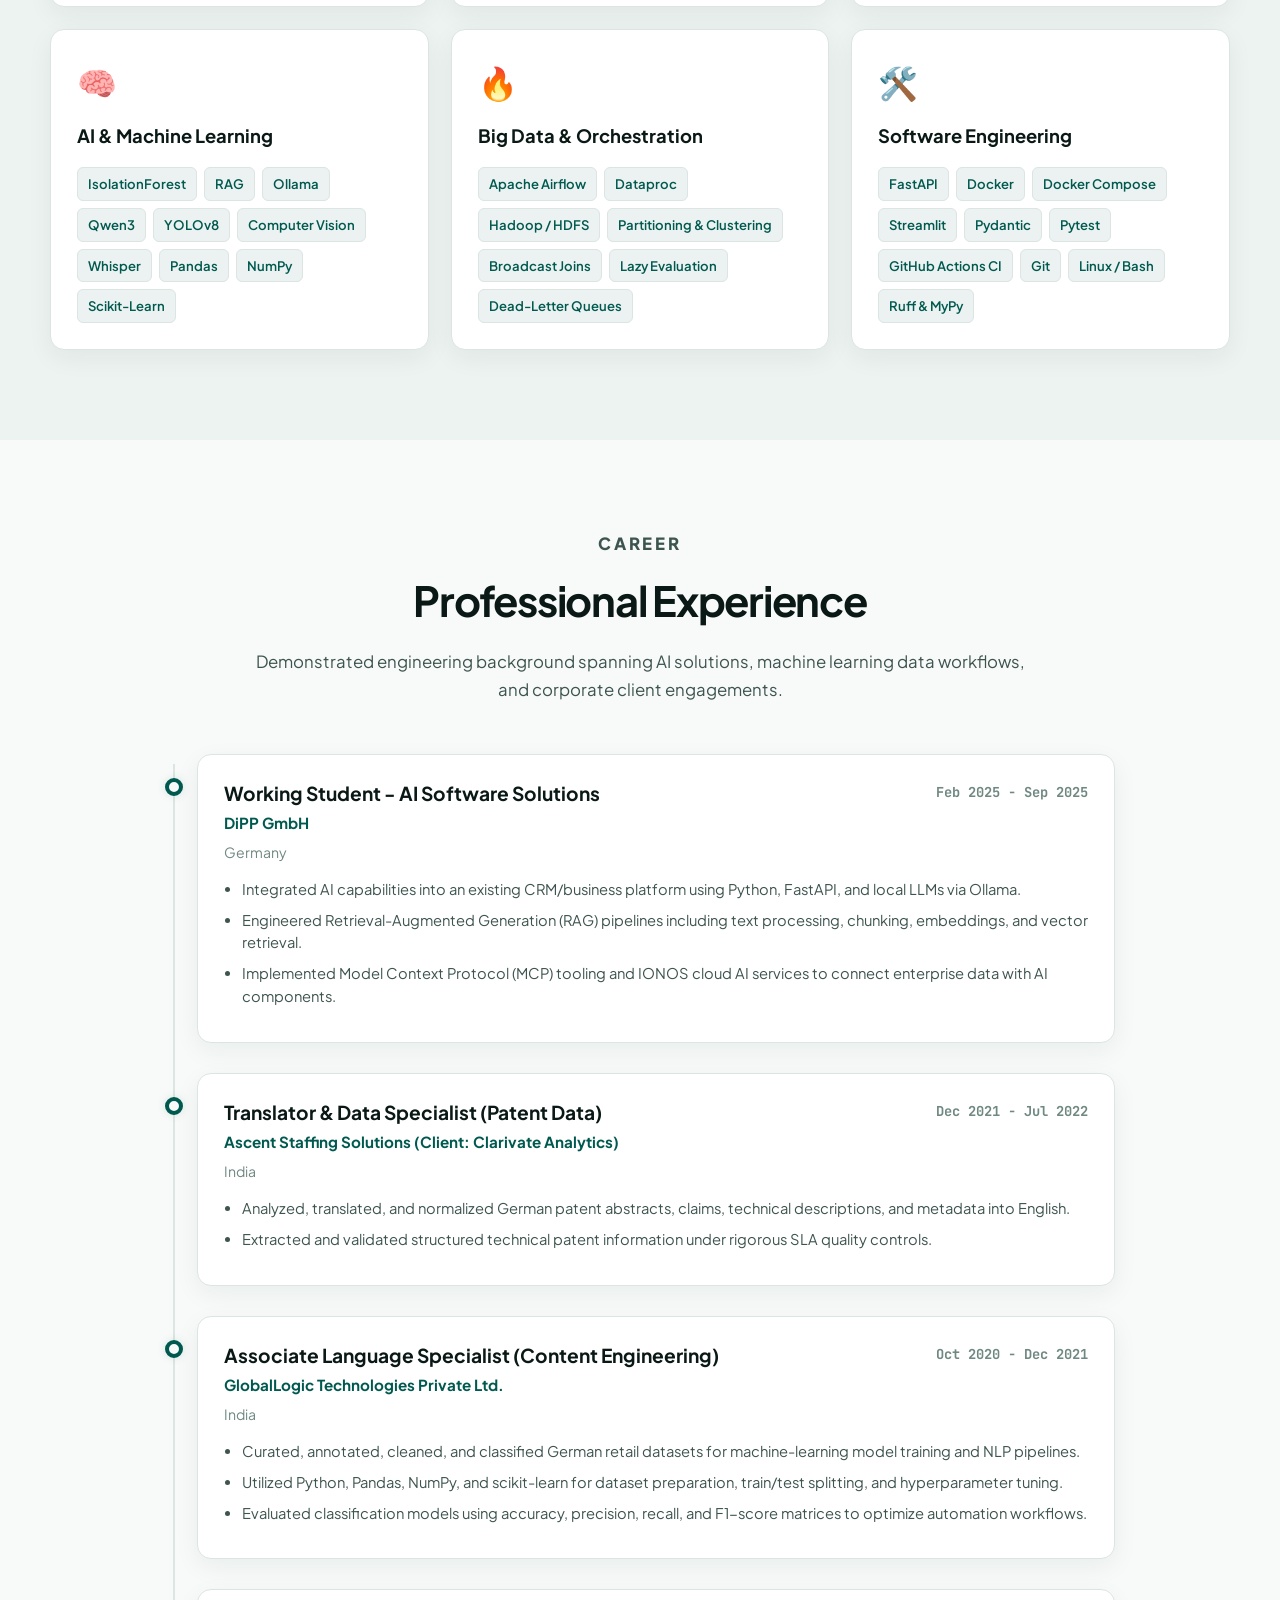
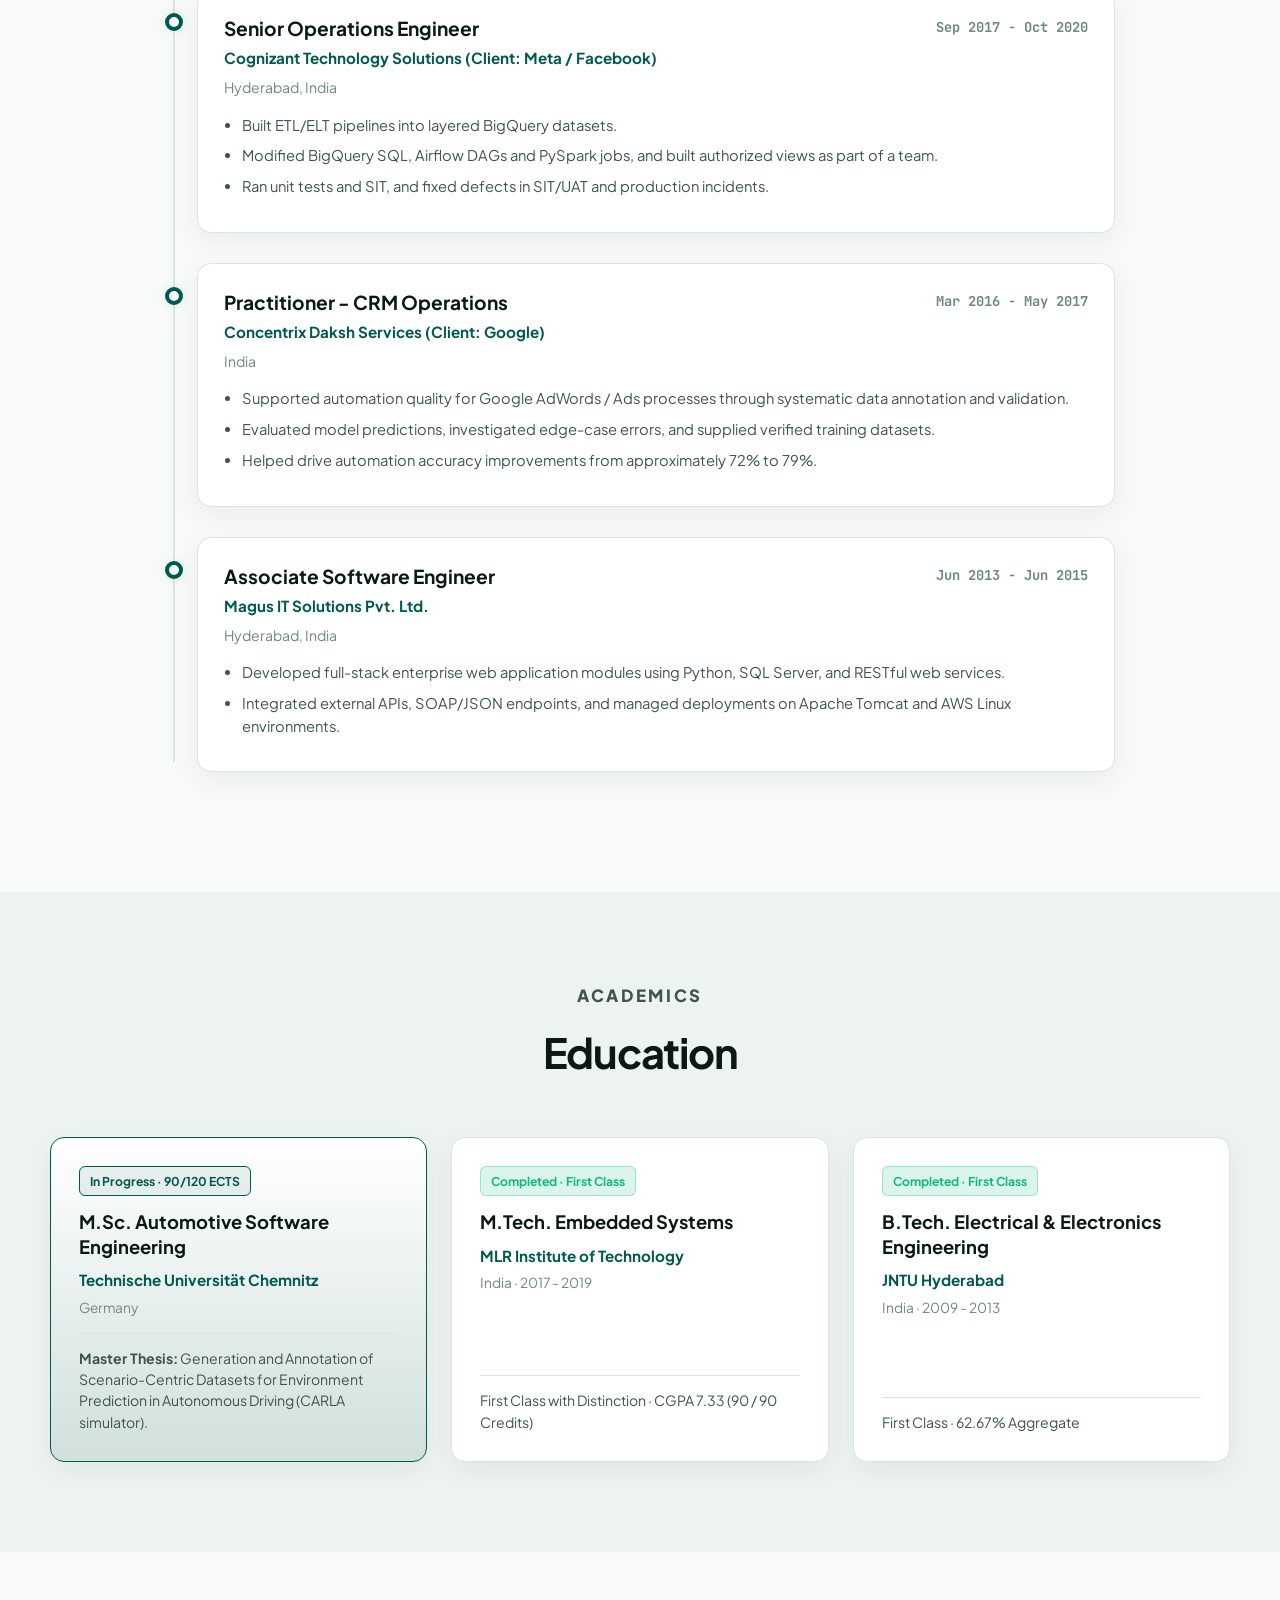
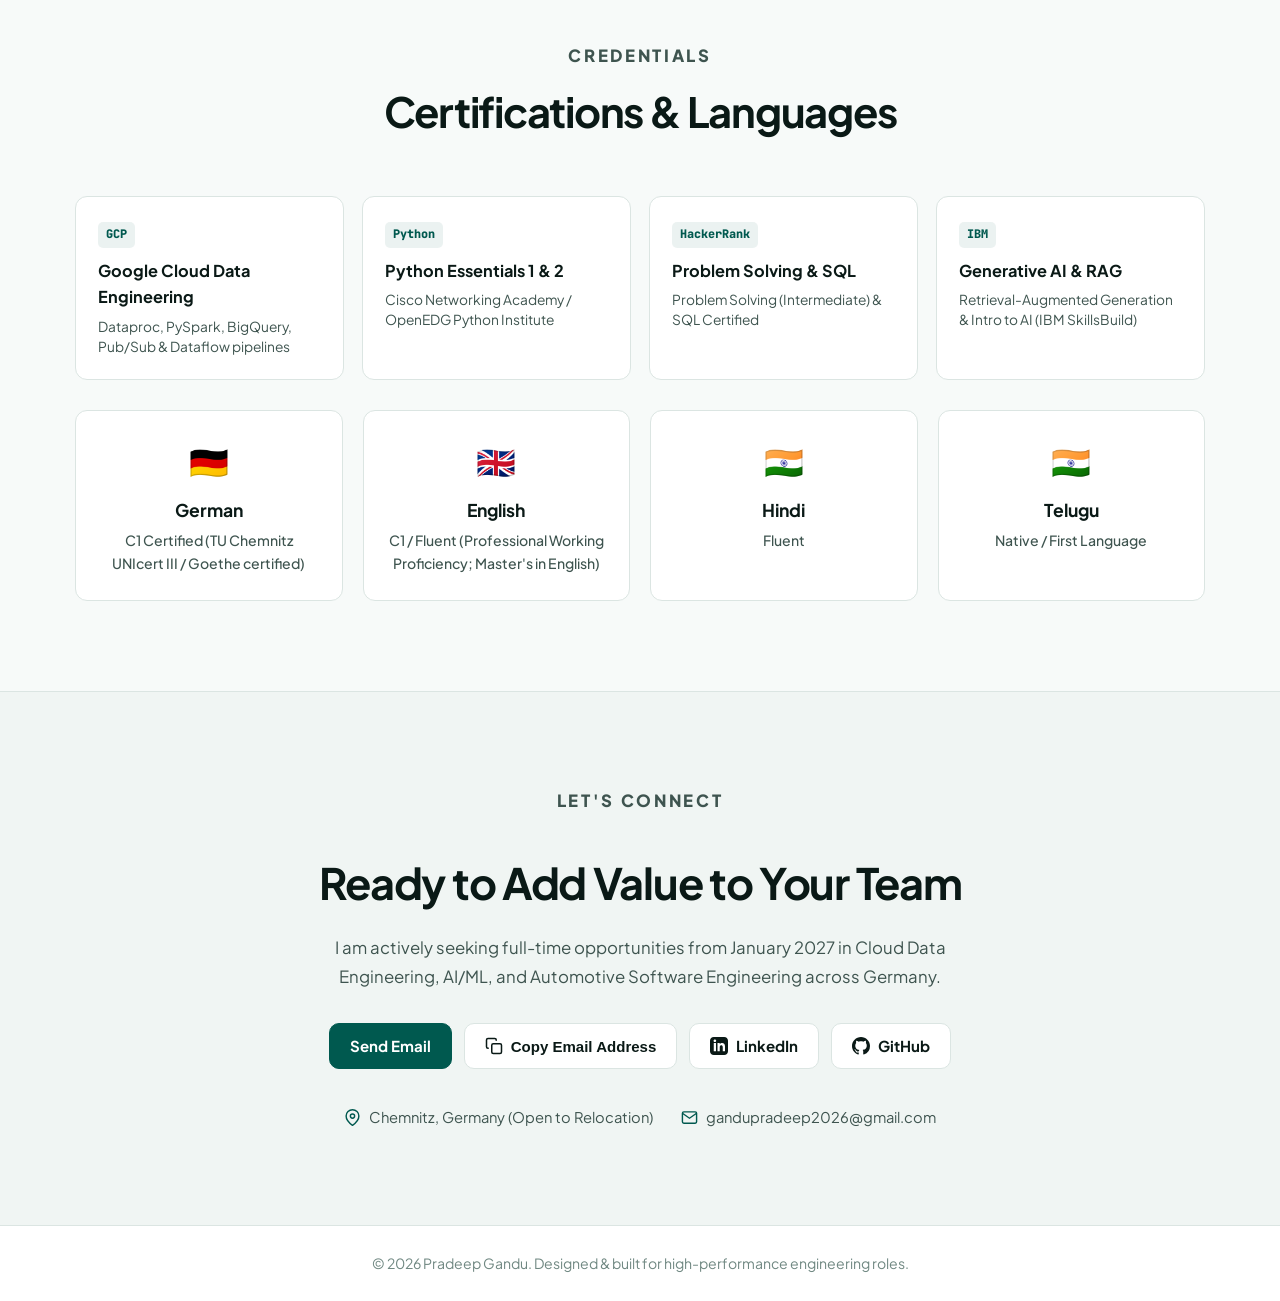
==== commit 137ac581: "Match portfolio to current CV: fix job facts, availability and CV downloads Co-Authored-By: Claude O" ====
--- a/index.html
+++ b/index.html
@@ -82,7 +82,7 @@
                 </div>
                 <div class="spec-pill">
                     <span class="spec-label">German:</span>
-                    <span class="spec-value" data-i18n="hero.germanSpec">C1 (UNIcert III / DSH)</span>
+                    <span class="spec-value" data-i18n="hero.germanSpec">C1 (UNIcert III)</span>
                 </div>
                 <div class="spec-pill">
                     <span class="spec-label">English:</span>
@@ -90,7 +90,7 @@
                 </div>
                 <div class="spec-pill">
                     <span class="spec-label">Status:</span>
-                    <span class="spec-value" data-i18n="hero.statusSpec">Vollzeit ab 01/2027 · Sofort Teilzeit / Werkstudent</span>
+                    <span class="spec-value" data-i18n="hero.statusSpec">Vollzeit ab 01/2027</span>
                 </div>
             </div>
 
@@ -108,7 +108,7 @@
 
                 <a href="https://github.com/gandupradeep2026/" target="_blank" rel="noopener noreferrer" class="btn secondary-btn">
                     <svg class="btn-icon" viewBox="0 0 24 24" fill="currentColor"><path d="M12 0C5.37 0 0 5.37 0 12c0 5.31 3.435 9.795 8.205 11.385.6.105.825-.255.825-.57 0-.285-.015-1.23-.015-2.235-3.015.555-3.795-.735-4.035-1.41-.135-.345-.72-1.41-1.23-1.695-.42-.225-1.02-.78-.015-.795.945-.015 1.62.87 1.845 1.23 1.08 1.815 2.805 1.305 3.495.99.105-.78.42-1.305.765-1.605-2.67-.3-5.46-1.335-5.46-5.925 0-1.305.465-2.385 1.23-3.225-.12-.3-.54-1.53.12-3.18 0 0 1.005-.315 3.3 1.23.96-.27 1.98-.405 3-.405s2.04.135 3 .405c2.295-1.56 3.3-1.23 3.3-1.23.66 1.65.24 2.88.12 3.18.765.84 1.23 1.905 1.23 3.225 0 4.605-2.805 5.625-5.475 5.925.435.375.81 1.095.81 2.22 0 1.605-.015 2.895-.015 3.3 0 .315.225.69.825.57A12.02 12.02 0 0024 12c0-6.63-5.37-12-12-12z"/></svg>
-                    <span>GitHub (15+ Repos)</span>
+                    <span>GitHub</span>
                 </a>
 
                 <a href="#research" class="btn outline-btn">
@@ -875,10 +875,10 @@
             <div class="timeline-content">
                 <div class="timeline-header">
                     <div>
-                        <h3>Working Student - AI-Assisted Software Solutions</h3>
+                        <h3>Working Student - AI Software Solutions</h3>
                         <p class="company">DiPP GmbH</p>
                     </div>
-                    <span class="date" data-i18n="experience.dipp.date">Jan 2025 - Jul 2025</span>
+                    <span class="date" data-i18n="experience.dipp.date">Feb 2025 - Sep 2025</span>
                 </div>
                 <p class="location" data-i18n="experience.germany">Germany</p>
                 <ul>
@@ -894,7 +894,7 @@
             <div class="timeline-content">
                 <div class="timeline-header">
                     <div>
-                        <h3>Translator & Data Specialist</h3>
+                        <h3>Translator & Data Specialist (Patent Data)</h3>
                         <p class="company">Ascent Staffing Solutions (Client: Clarivate Analytics)</p>
                     </div>
                     <span class="date" data-i18n="experience.ascent.date">Dec 2021 - Jul 2022</span>
@@ -912,7 +912,7 @@
             <div class="timeline-content">
                 <div class="timeline-header">
                     <div>
-                        <h3>Associate Language Specialist, Content Engineering</h3>
+                        <h3>Associate Language Specialist (Content Engineering)</h3>
                         <p class="company">GlobalLogic Technologies Private Ltd.</p>
                     </div>
                     <span class="date" data-i18n="experience.globallogic.date">Oct 2020 - Dec 2021</span>
@@ -931,16 +931,16 @@
             <div class="timeline-content">
                 <div class="timeline-header">
                     <div>
-                        <h3>Senior Process Executive</h3>
+                        <h3>Senior Operations Engineer</h3>
                         <p class="company">Cognizant Technology Solutions (Client: Meta / Facebook)</p>
                     </div>
-                    <span class="date" data-i18n="experience.cognizant.date">Sep 2017 - May 2019</span>
+                    <span class="date" data-i18n="experience.cognizant.date">Sep 2017 - Oct 2020</span>
                 </div>
                 <p class="location" data-i18n="experience.hyderabad">Hyderabad, India</p>
                 <ul>
-                    <li data-i18n="experience.cognizant.b1">Supported Facebook Marketplace automation through human-in-the-loop ML evaluation, metadata processing, and validation.</li>
-                    <li data-i18n="experience.cognizant.b2">Reviewed automated classification outputs, corrected errors, and provided human feedback to train ML algorithms.</li>
-                    <li data-i18n="experience.cognizant.b3">Contributed to measurably improving Facebook Marketplace automation accuracy from ~64% to 76%.</li>
+                    <li data-i18n="experience.cognizant.b1">Built ETL/ELT pipelines into layered BigQuery datasets.</li>
+                    <li data-i18n="experience.cognizant.b2">Modified BigQuery SQL, Airflow DAGs and PySpark jobs, and built authorized views as part of a team.</li>
+                    <li data-i18n="experience.cognizant.b3">Ran unit tests and SIT, and fixed defects in SIT/UAT and production incidents.</li>
                 </ul>
             </div>
         </article>
@@ -1096,7 +1096,7 @@
             <p class="section-label light-label" data-i18n="contact.label">LET'S CONNECT</p>
             <h2 data-i18n="contact.title">Ready to Add Value to Your Team</h2>
             <p data-i18n="contact.p1">
-                I am actively seeking Master Thesis, Working Student, or Full-Time opportunities in Cloud Data Engineering, AI/ML, and Automotive Software Engineering across Germany.
+                I am actively seeking full-time opportunities from January 2027 in Cloud Data Engineering, AI/ML, and Automotive Software Engineering across Germany.
             </p>
         </div>
 
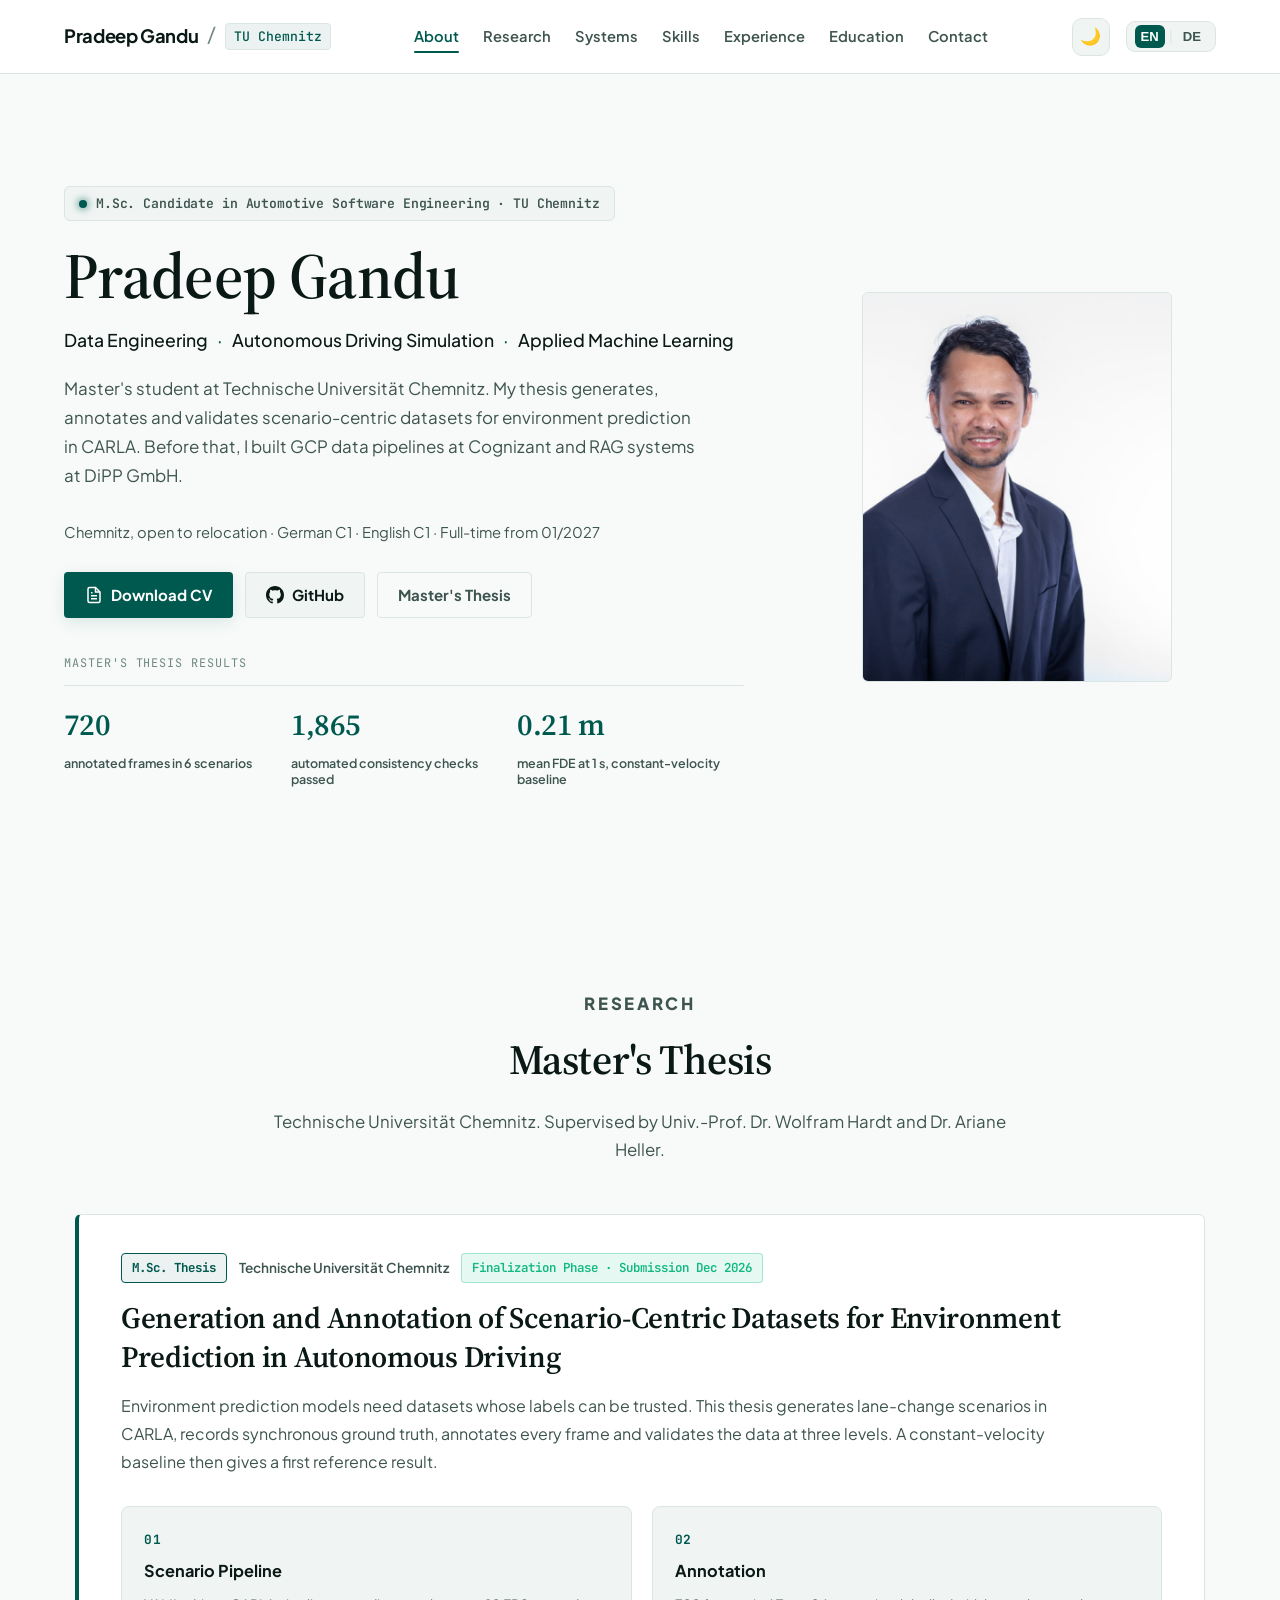
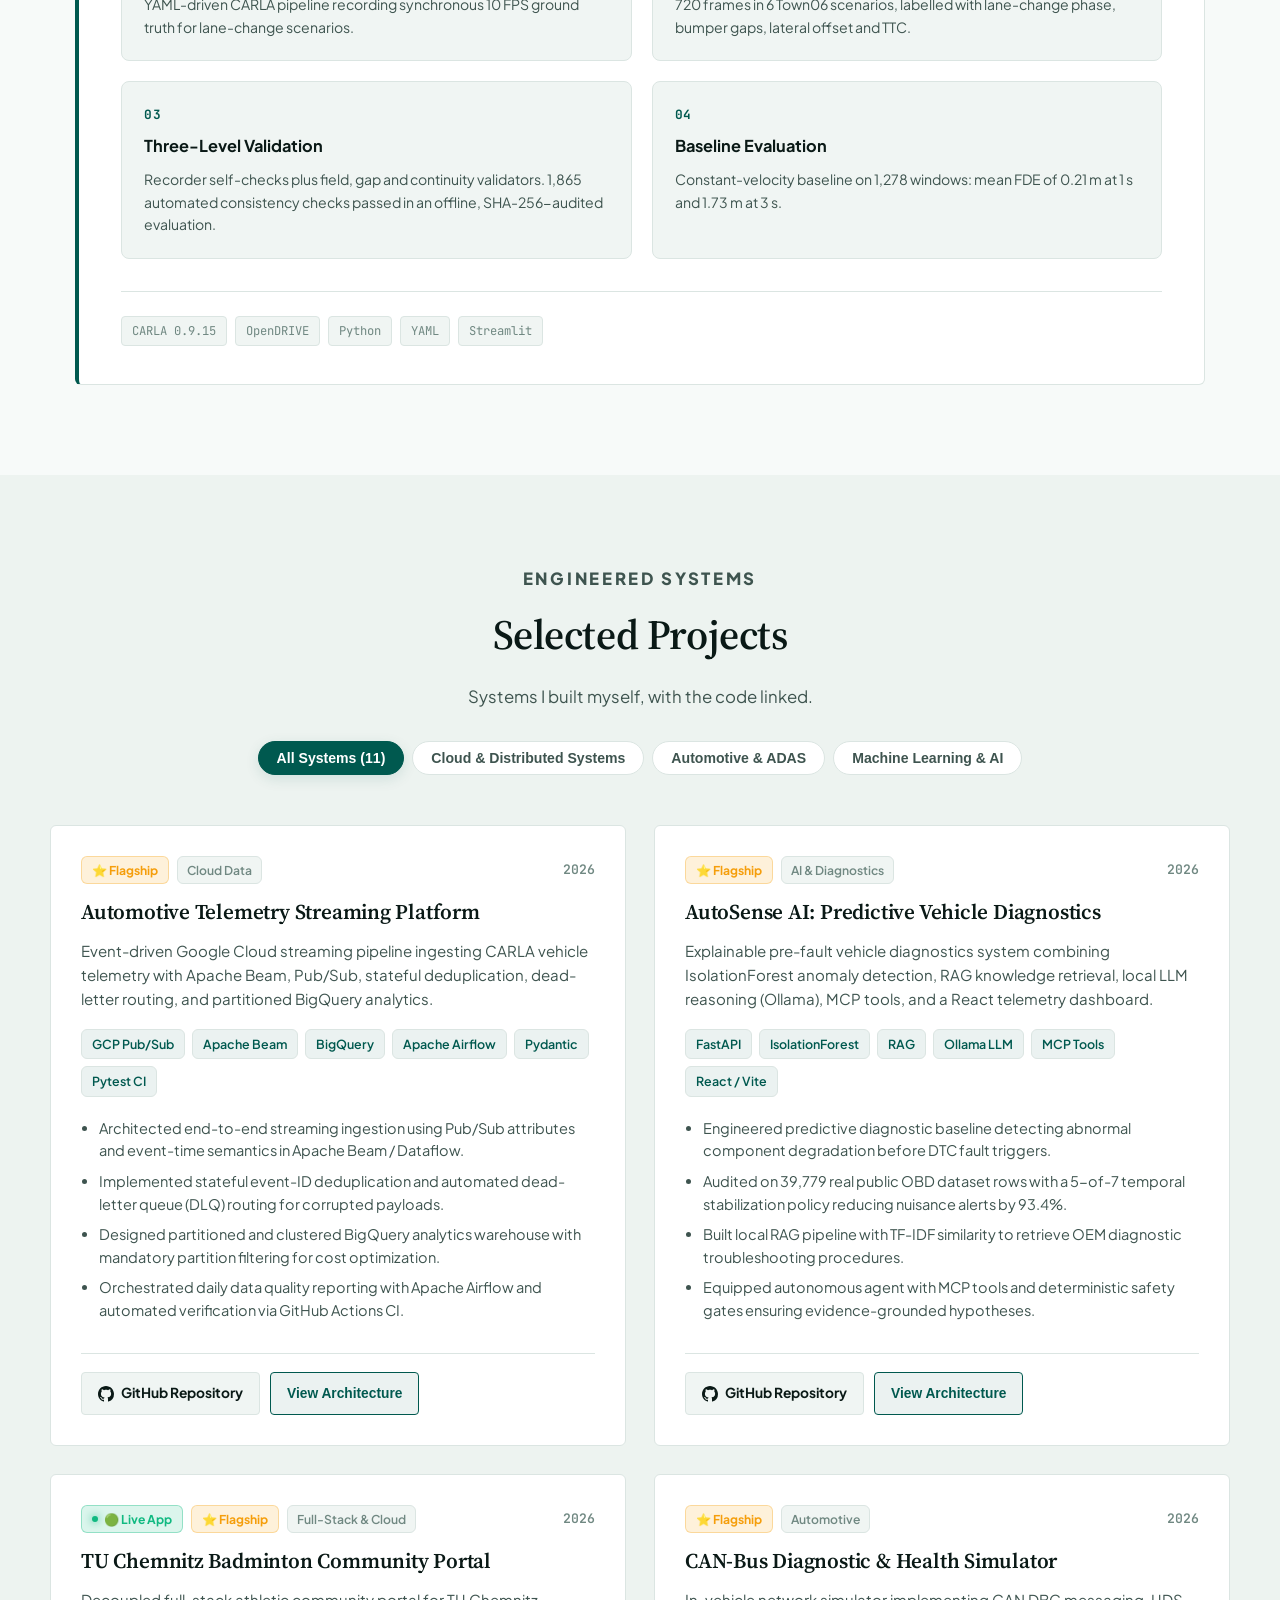
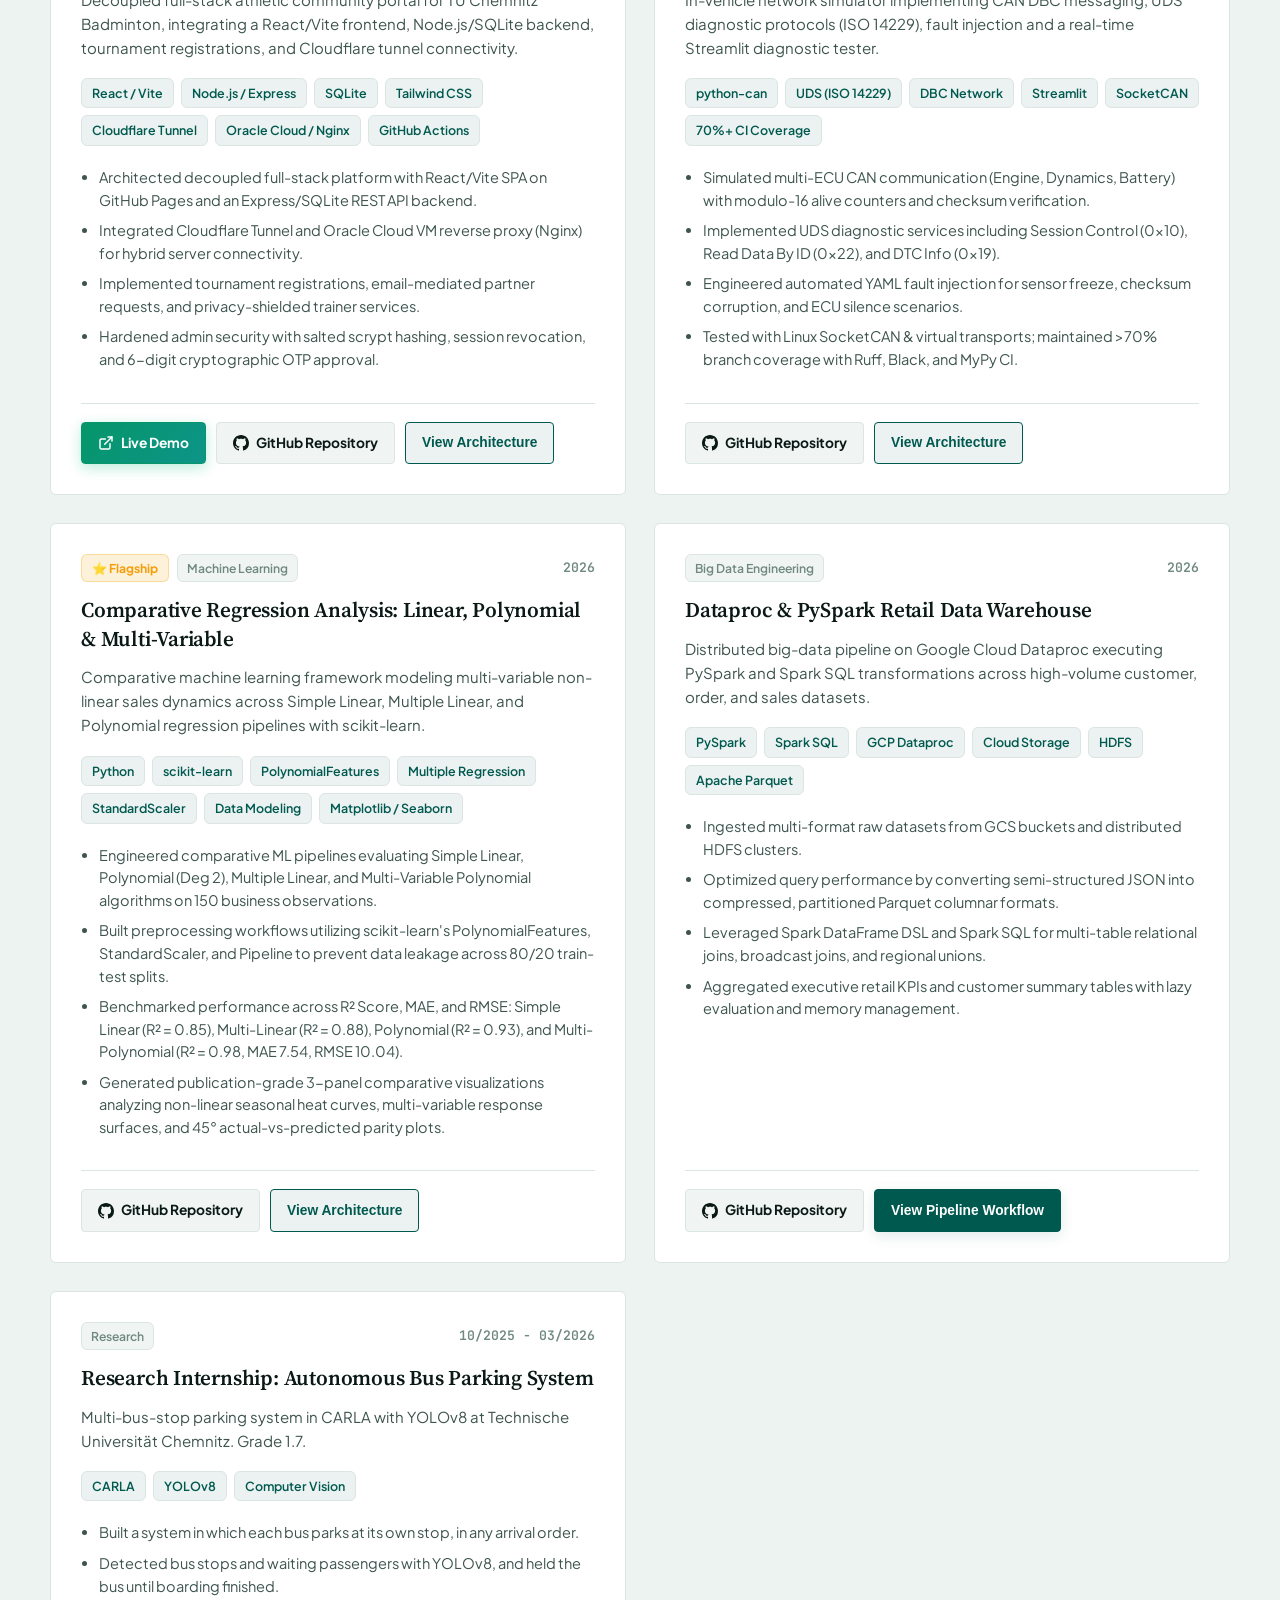
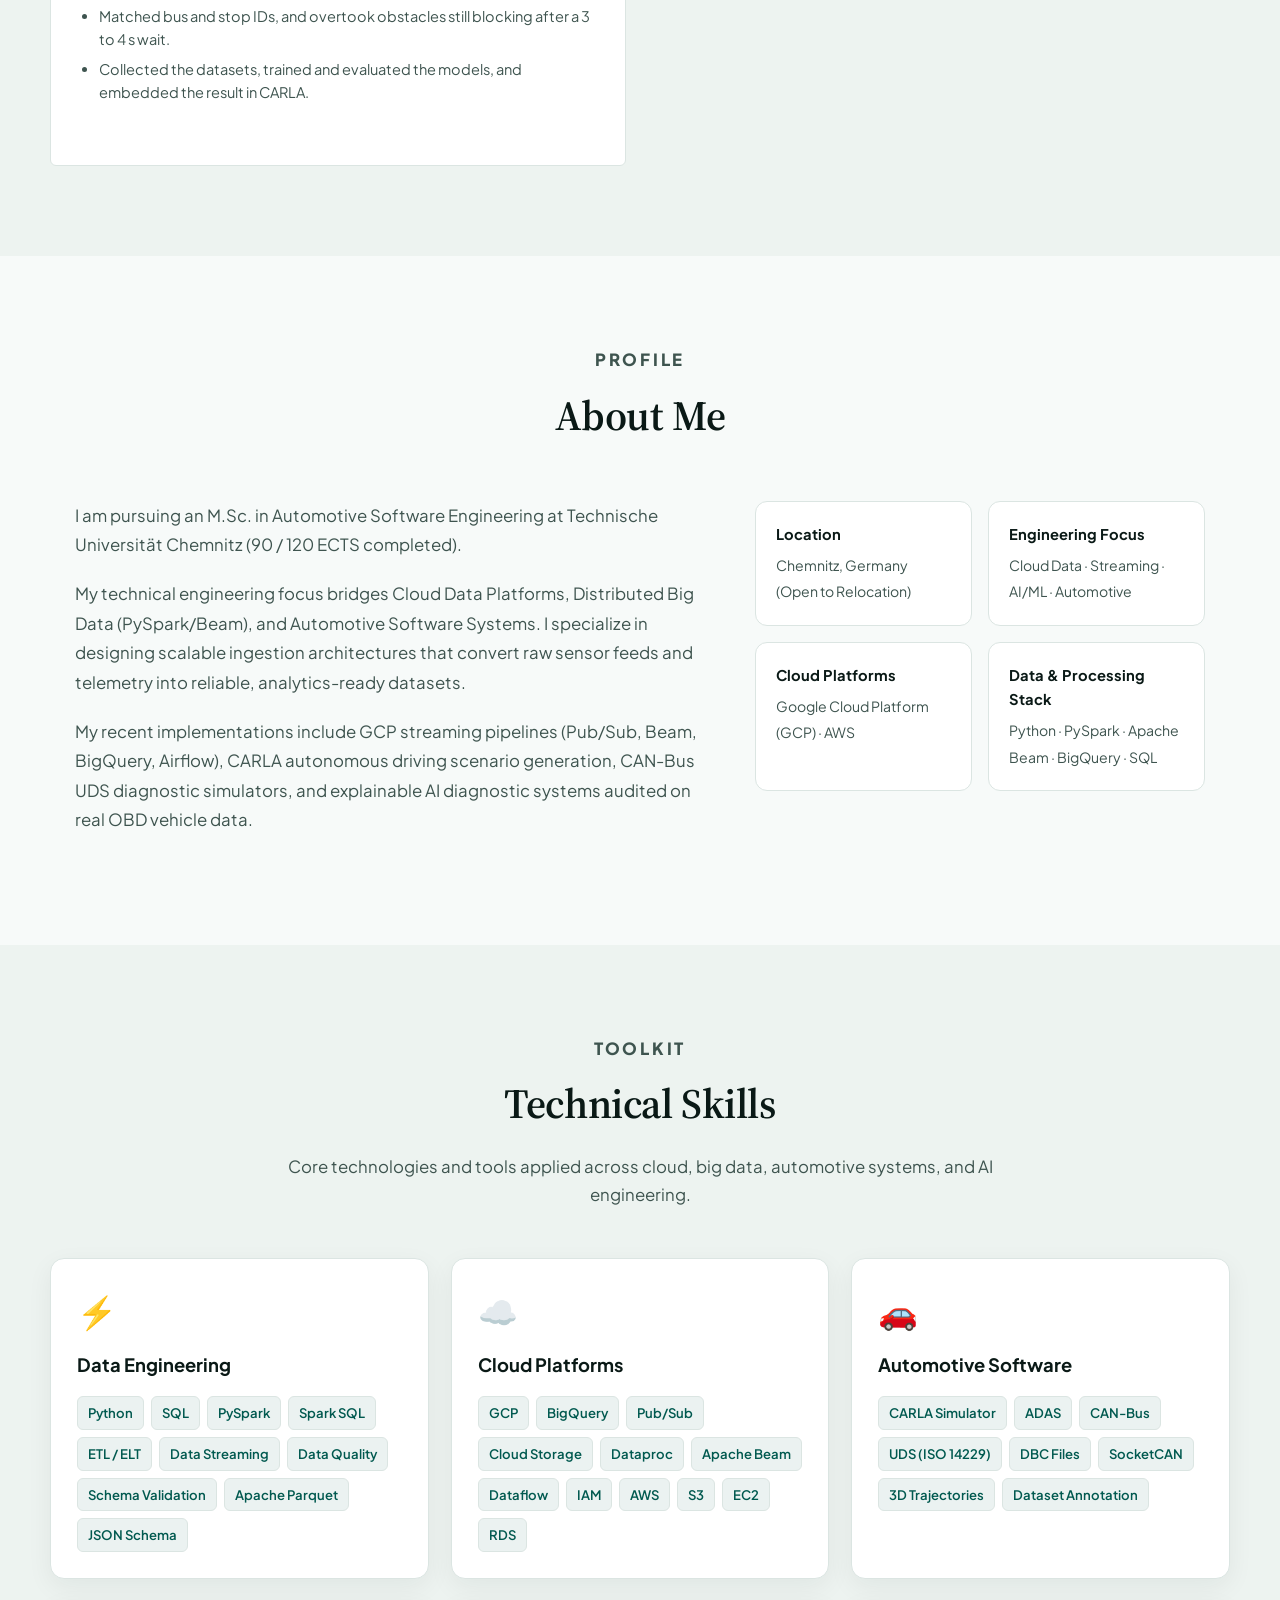
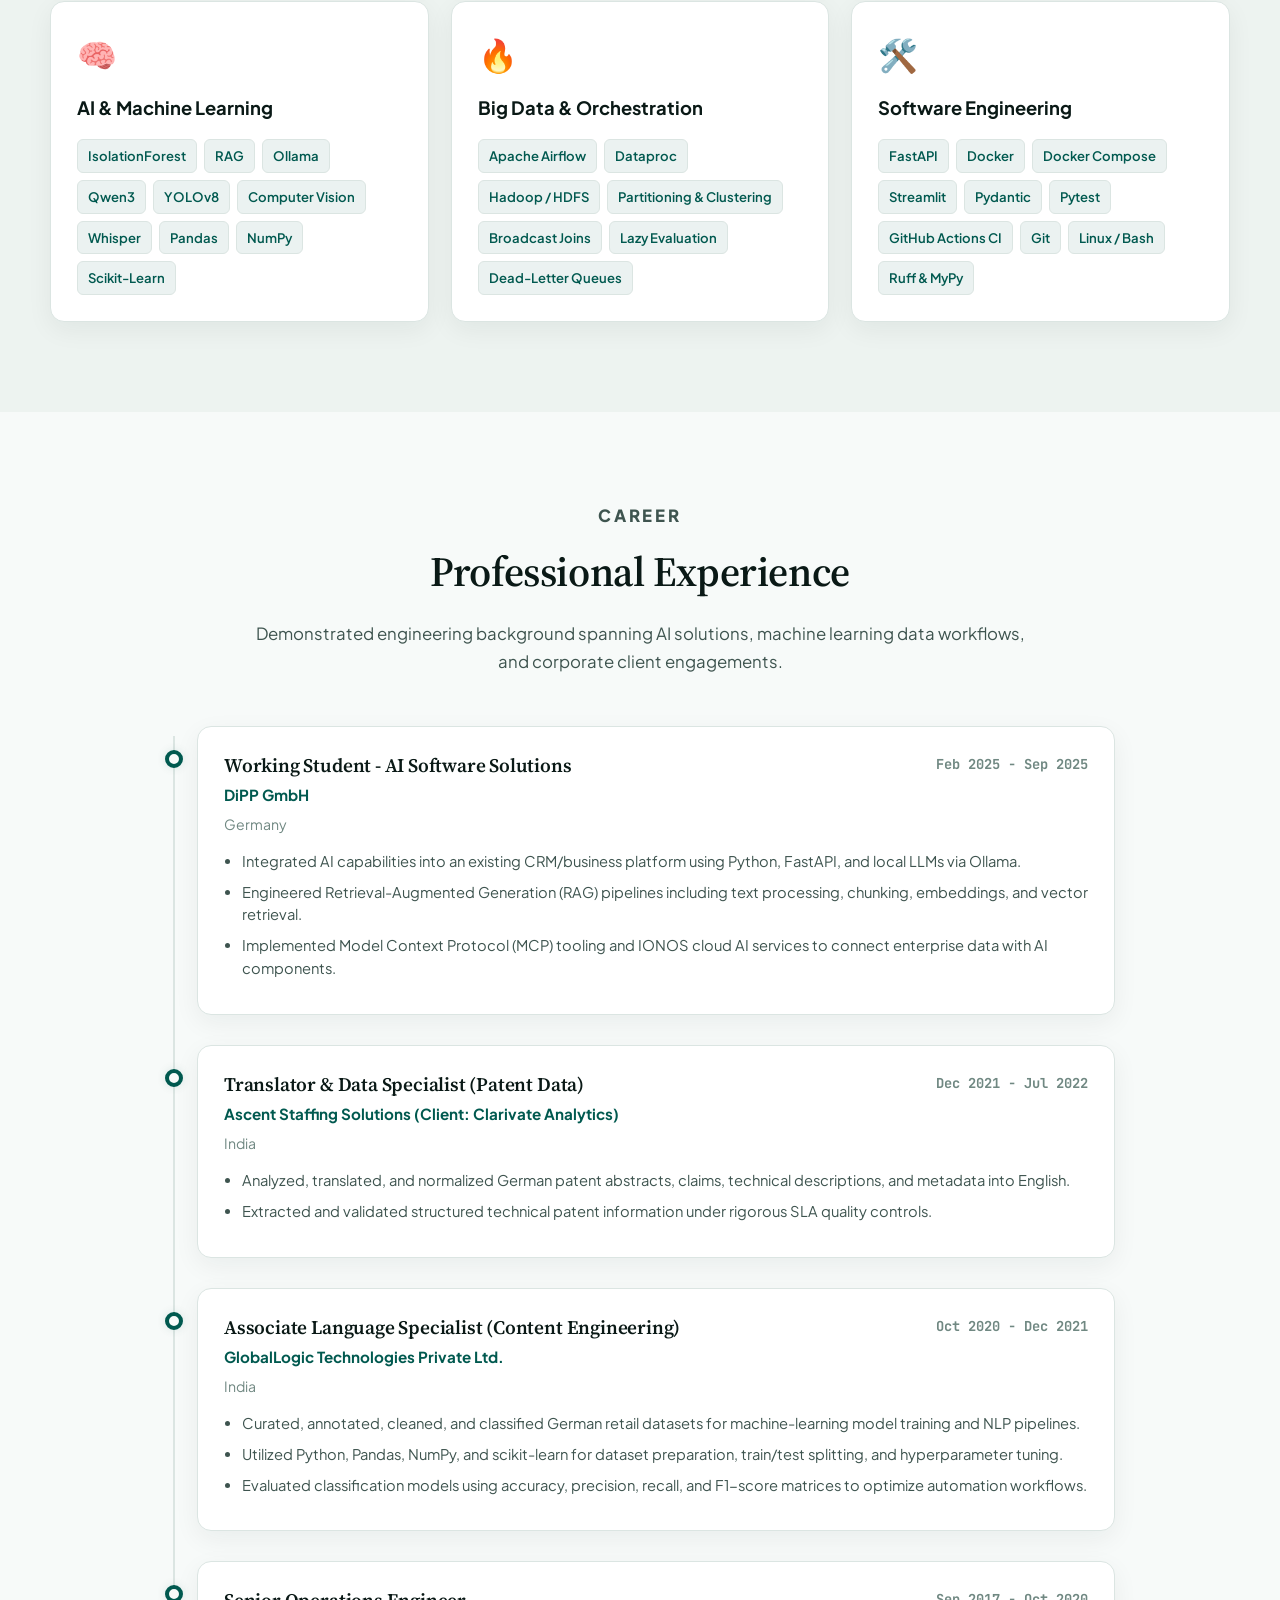
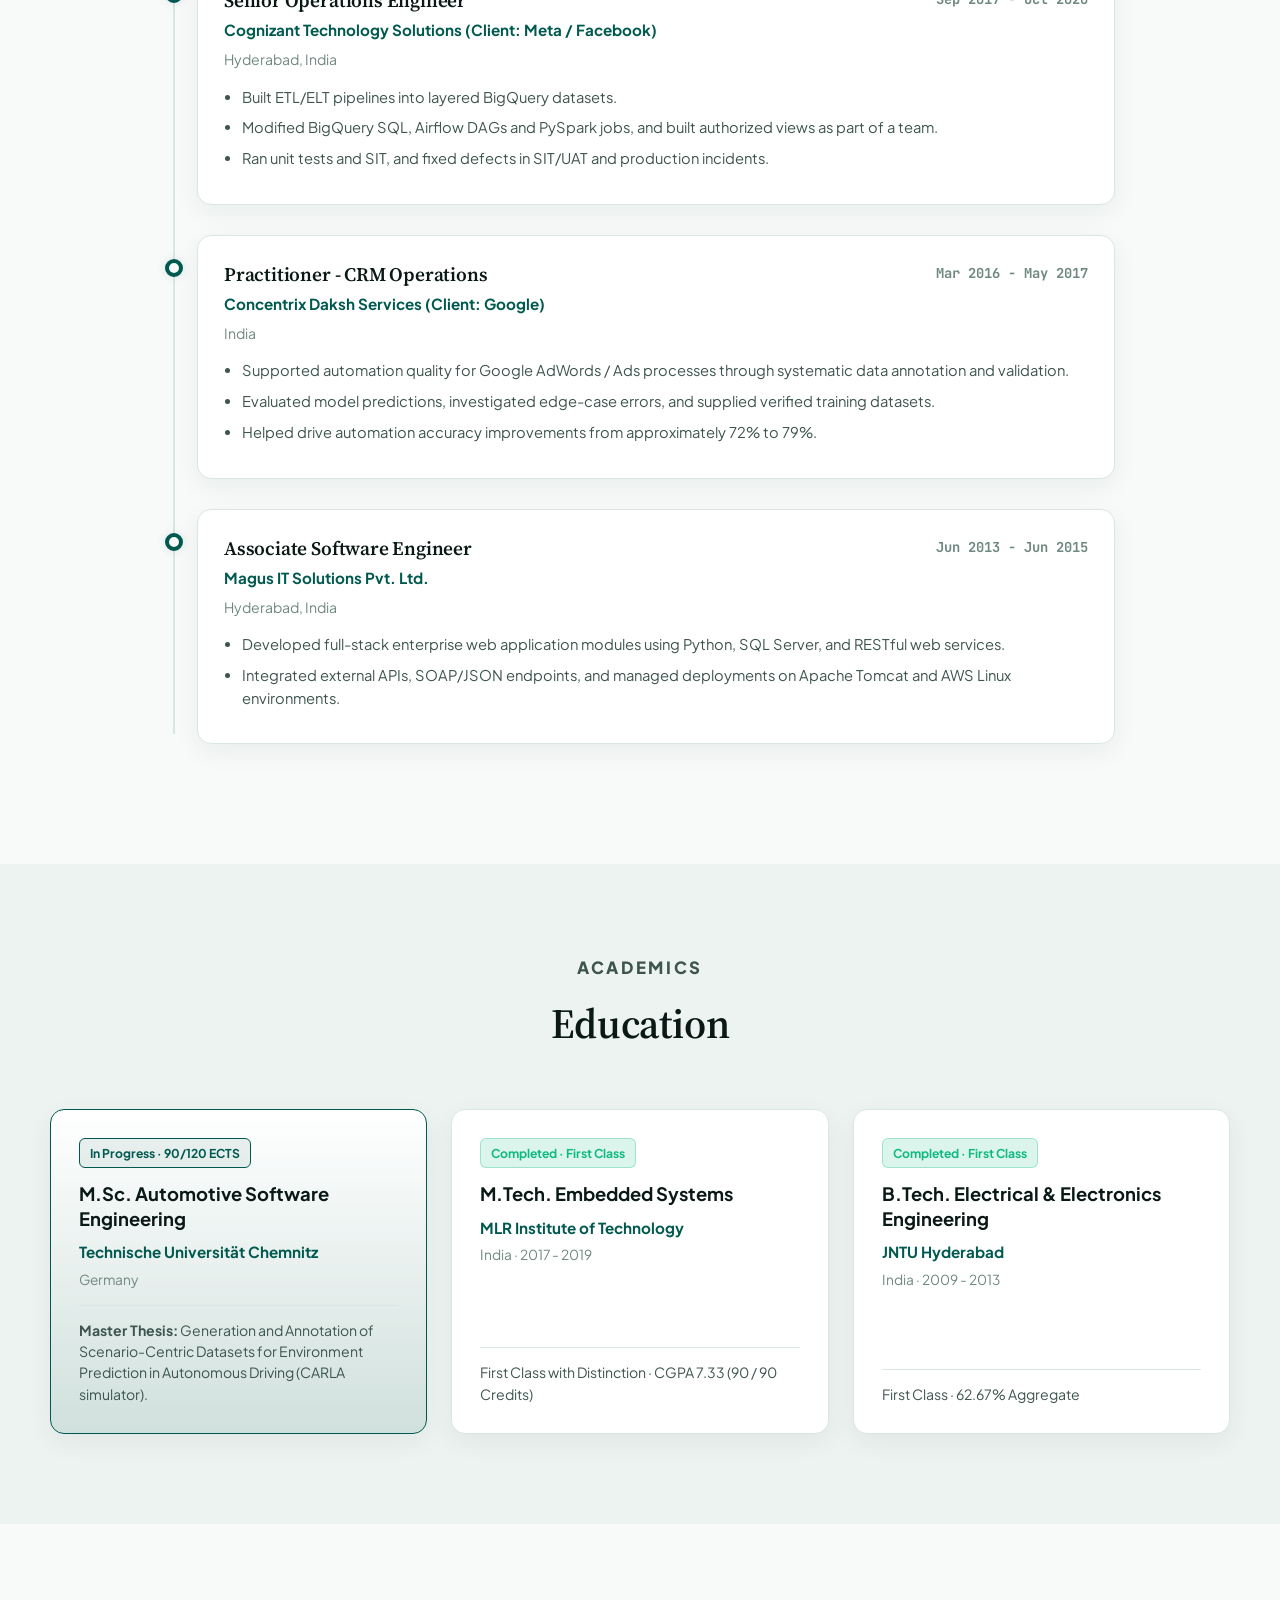
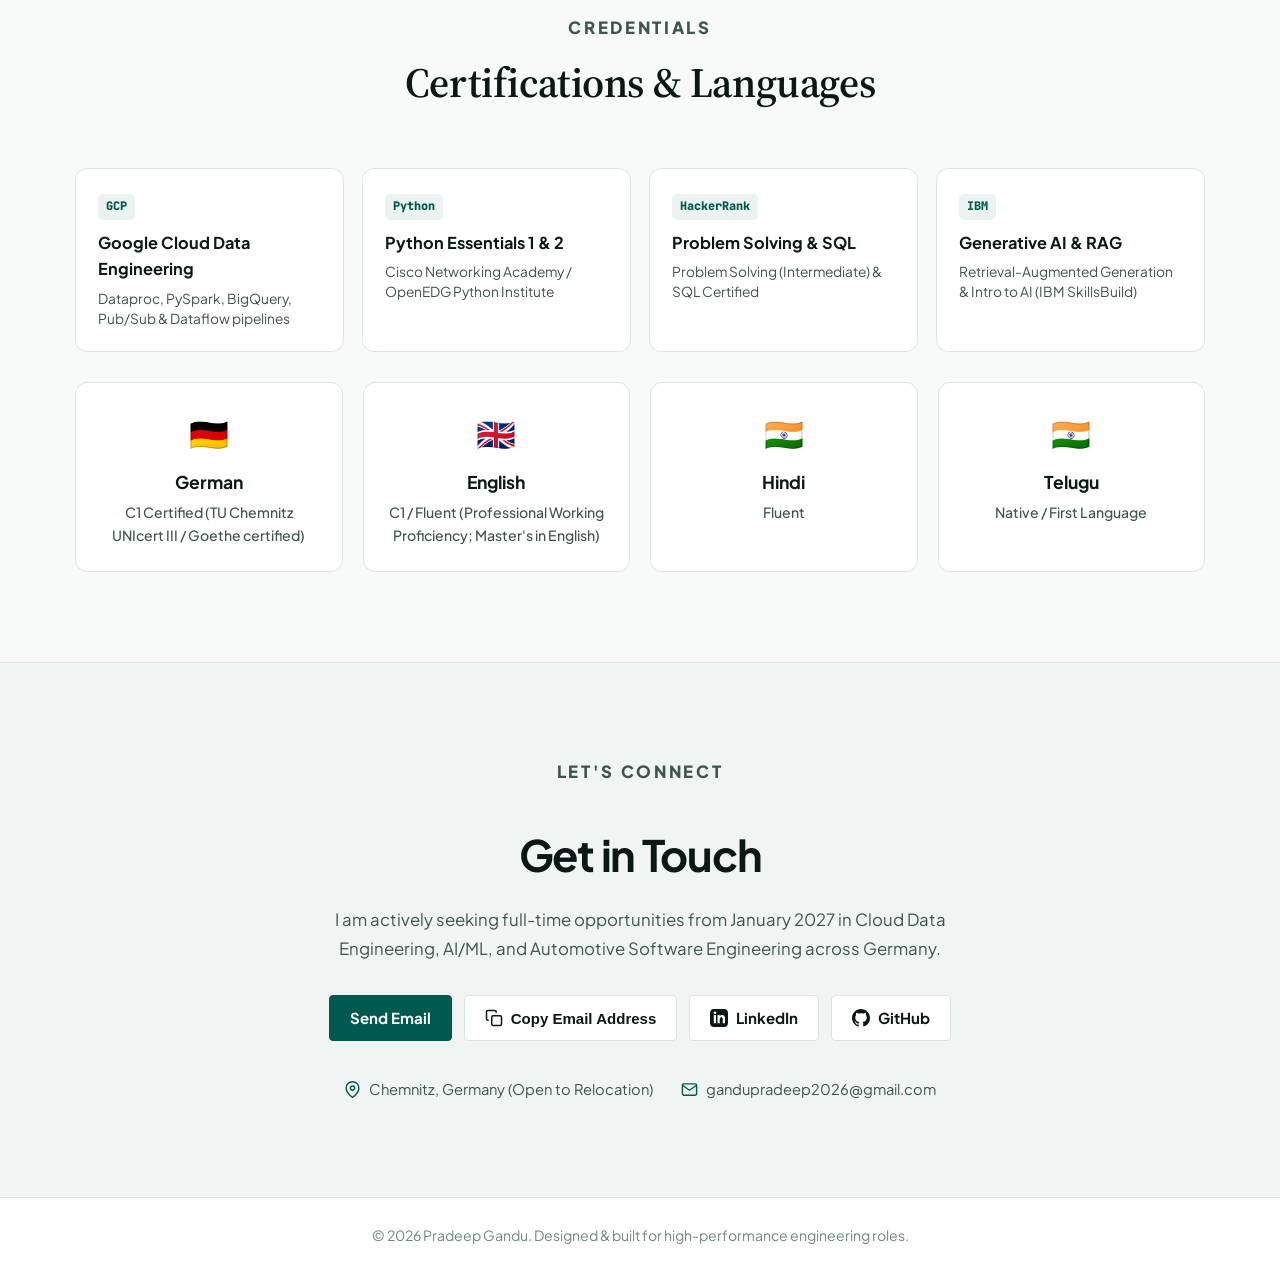
==== commit d334a74d: "Rework portfolio around verified thesis results Co-Authored-By: Claude Opus 5.5 <noreply@anthropic.c" ====
--- a/index.html
+++ b/index.html
@@ -9,8 +9,8 @@
     <title>Pradeep Gandu | Cloud Data & Automotive Software Engineer</title>
     <link rel="preconnect" href="https://fonts.googleapis.com">
     <link rel="preconnect" href="https://fonts.gstatic.com" crossorigin>
-    <link href="https://fonts.googleapis.com/css2?family=Plus+Jakarta+Sans:wght@400;500;600;700;800&family=JetBrains+Mono:wght@400;500;600&display=swap" rel="stylesheet">
-    <link rel="stylesheet" href="style.css?v=1.2">
+    <link href="https://fonts.googleapis.com/css2?family=Source+Serif+4:opsz,wght@8..60,400;8..60,600&family=Plus+Jakarta+Sans:wght@400;500;600;700;800&family=JetBrains+Mono:wght@400;500;600&display=swap" rel="stylesheet">
+    <link rel="stylesheet" href="style.css?v=1.3">
 </head>
 
 <body>
@@ -64,35 +64,16 @@
             <h1 class="hero-title">Pradeep Gandu</h1>
 
             <h2 class="hero-subtitle">
-                <span class="highlight-role" data-i18n="hero.role1">Distributed Cloud Data Systems</span>
+                <span class="highlight-role" data-i18n="hero.role1">Data Engineering</span>
                 <span class="role-dot">·</span>
-                <span class="highlight-role" data-i18n="hero.role2">Autonomous Driving Simulation (CARLA)</span>
+                <span class="highlight-role" data-i18n="hero.role2">Autonomous Driving Simulation</span>
                 <span class="role-dot">·</span>
                 <span class="highlight-role" data-i18n="hero.role3">Applied Machine Learning</span>
             </h2>
 
-            <p class="hero-description" data-i18n="hero.description">
-                Master's candidate at Technische Universität Chemnitz specializing in event-driven cloud streaming architectures (GCP / Beam / PySpark), autonomous vehicle scenario extraction, and predictive AI systems. Finalizing Master's thesis on multi-agent trajectory dataset generation; available for full-time roles in Germany from January 2027.
-            </p>
-
-            <div class="meta-specs">
-                <div class="spec-pill">
-                    <span class="spec-label">Location:</span>
-                    <span class="spec-value" data-i18n="hero.location">Chemnitz, Germany (Open to Relocation)</span>
-                </div>
-                <div class="spec-pill">
-                    <span class="spec-label">German:</span>
-                    <span class="spec-value" data-i18n="hero.germanSpec">C1 (UNIcert III)</span>
-                </div>
-                <div class="spec-pill">
-                    <span class="spec-label">English:</span>
-                    <span class="spec-value" data-i18n="hero.englishSpec">C1 (Fluent)</span>
-                </div>
-                <div class="spec-pill">
-                    <span class="spec-label">Status:</span>
-                    <span class="spec-value" data-i18n="hero.statusSpec">Vollzeit ab 01/2027</span>
-                </div>
-            </div>
+            <p class="hero-description" data-i18n="hero.description">Master's student at Technische Universität Chemnitz. My thesis generates, annotates and validates scenario-centric datasets for environment prediction in CARLA. Before that, I built GCP data pipelines at Cognizant and RAG systems at DiPP GmbH.</p>
+
+            <p class="hero-meta" data-i18n="hero.meta">Chemnitz, open to relocation · German C1 · English C1 · Full-time from 01/2027</p>
 
             <div class="hero-buttons">
                 <a
@@ -103,7 +84,7 @@
                     rel="noopener"
                 >
                     <svg class="btn-icon" viewBox="0 0 24 24" fill="none" stroke="currentColor" stroke-width="2"><path d="M14 2H6a2 2 0 0 0-2 2v16a2 2 0 0 0 2 2h12a2 2 0 0 0 2-2V8z"></path><polyline points="14 2 14 8 20 8"></polyline><line x1="16" y1="13" x2="8" y2="13"></line><line x1="16" y1="17" x2="8" y2="17"></line><polyline points="10 9 9 9 8 9"></polyline></svg>
-                    <span data-i18n="hero.cv">Download CV (2-Page PDF)</span>
+                    <span data-i18n="hero.cv">Download CV</span>
                 </a>
 
                 <a href="https://github.com/gandupradeep2026/" target="_blank" rel="noopener noreferrer" class="btn secondary-btn">
@@ -112,28 +93,16 @@
                 </a>
 
                 <a href="#research" class="btn outline-btn">
-                    <span data-i18n="hero.researchBtn">Master's Research 🔬</span>
+                    <span data-i18n="hero.researchBtn">Master's Thesis</span>
                 </a>
             </div>
 
-            <!-- ACADEMIC METRICS RIBBON -->
+            <!-- THESIS RESULTS -->
+            <p class="stats-heading" data-i18n="stats.heading">Master's thesis results</p>
             <div class="hero-stats">
-                <div class="stat-card">
-                    <span class="stat-value">90 / 120</span>
-                    <span class="stat-label" data-i18n="stats.ects">ECTS · TU Chemnitz</span>
-                </div>
-                <div class="stat-card">
-                    <span class="stat-value">GCP & AWS</span>
-                    <span class="stat-label" data-i18n="stats.cloud">Cloud & Dataflow</span>
-                </div>
-                <div class="stat-card">
-                    <span class="stat-value">11</span>
-                    <span class="stat-label" data-i18n="stats.systems">Engineered Systems</span>
-                </div>
-                <div class="stat-card">
-                    <span class="stat-value" data-i18n="stats.languagesValue">C1 · Fluent</span>
-                    <span class="stat-label" data-i18n="stats.languages">German C1 · English Fluent</span>
-                </div>
+                <div class="stat-card"><span class="stat-value" data-i18n="stats.v1">720</span><span class="stat-label" data-i18n="stats.l1">annotated frames in 6 scenarios</span></div>
+                <div class="stat-card"><span class="stat-value" data-i18n="stats.v2">1,865</span><span class="stat-label" data-i18n="stats.l2">automated consistency checks passed</span></div>
+                <div class="stat-card"><span class="stat-value" data-i18n="stats.v3">0.21 m</span><span class="stat-label" data-i18n="stats.l3">mean FDE at 1 s, constant-velocity baseline</span></div>
             </div>
         </div>
 
@@ -146,10 +115,6 @@
                     id="profilePhoto"
                 >
                 <div class="photo-fallback" id="photoFallback">PG</div>
-                <div class="photo-caption">
-                    <span class="caption-title">Pradeep Gandu</span>
-                    <span class="caption-sub">TU Chemnitz · ASE</span>
-                </div>
             </div>
         </div>
 
@@ -159,48 +124,44 @@
 <!-- MASTER'S RESEARCH SPOTLIGHT SECTION -->
 <section id="research" class="section research-section">
     <div class="section-heading">
-        <p class="section-label" data-i18n="research.label">ACADEMIC RESEARCH</p>
-        <h2 data-i18n="research.title">Master's Thesis Research Spotlight</h2>
-        <p data-i18n="research.subtitle">
-            Autonomous driving trajectory dataset generation & environment prediction pipeline at Technische Universität Chemnitz.
-        </p>
+        <p class="section-label" data-i18n="research.label">RESEARCH</p>
+        <h2 data-i18n="research.title">Master's Thesis</h2>
+        <p data-i18n="research.subtitle">Technische Universität Chemnitz. Supervised by Univ.-Prof. Dr. Wolfram Hardt and Dr. Ariane Heller.</p>
     </div>
 
     <div class="research-spotlight-card">
         <div class="research-header">
             <div class="research-badge-group">
-                <span class="research-tag">🎓 M.Sc. Thesis</span>
+                <span class="research-tag">M.Sc. Thesis</span>
                 <span class="research-institution">Technische Universität Chemnitz</span>
                 <span class="research-phase" data-i18n="research.phase">Finalization Phase · Submission Dec 2026</span>
             </div>
             <h3 class="research-title" data-i18n="research.thesisTitle">
                 Generation and Annotation of Scenario-Centric Datasets for Environment Prediction in Autonomous Driving
             </h3>
-            <p class="research-abstract" data-i18n="research.thesisAbstract">
-                Developing machine learning models for predictive autonomous driving demands massive, high-fidelity datasets capturing multi-agent interactions and rare safety-critical edge cases. This research constructs an automated, high-precision simulation and trajectory-annotation pipeline in CARLA 0.9.15, synchronously mapping 3D actor movements to OpenDRIVE road network topologies and outputting optimized, ML-ready Parquet datasets.
-            </p>
+            <p class="research-abstract" data-i18n="research.thesisAbstract">Environment prediction models need datasets whose labels can be trusted. This thesis generates lane-change scenarios in CARLA, records synchronous ground truth, annotates every frame and validates the data at three levels. A constant-velocity baseline then gives a first reference result.</p>
         </div>
 
         <div class="research-pillars-grid">
             <div class="pillar-item">
                 <div class="pillar-num">01</div>
-                <h4 data-i18n="research.p1Title">Multi-Agent Scenario Runner</h4>
-                <p data-i18n="research.p1Desc">Automated scenario generation in CARLA for highway cut-ins, high-speed merges, and pedestrian interactions with parametrized behavior variation.</p>
+                <h4 data-i18n="research.p1Title">Scenario Pipeline</h4>
+                <p data-i18n="research.p1Desc">YAML-driven CARLA pipeline recording synchronous 10 FPS ground truth for lane-change scenarios.</p>
             </div>
             <div class="pillar-item">
                 <div class="pillar-num">02</div>
-                <h4 data-i18n="research.p2Title">OpenDRIVE Topological Mapping</h4>
-                <p data-i18n="research.p2Desc">Synchronized extraction aligning raw 3D actor bounding boxes with road boundaries, lane networks, and heading vectors.</p>
+                <h4 data-i18n="research.p2Title">Annotation</h4>
+                <p data-i18n="research.p2Desc">720 frames in 6 Town06 scenarios, labelled with lane-change phase, bumper gaps, lateral offset and TTC.</p>
             </div>
             <div class="pillar-item">
                 <div class="pillar-num">03</div>
-                <h4 data-i18n="research.p3Title">Columnar Parquet Pipeline</h4>
-                <p data-i18n="research.p3Desc">Transformation of multi-sensor simulation frames into compressed, partitioned Parquet schemas optimized for deep learning.</p>
+                <h4 data-i18n="research.p3Title">Three-Level Validation</h4>
+                <p data-i18n="research.p3Desc">Recorder self-checks plus field, gap and continuity validators. 1,865 automated consistency checks passed in an offline, SHA-256-audited evaluation.</p>
             </div>
             <div class="pillar-item">
                 <div class="pillar-num">04</div>
-                <h4 data-i18n="research.p4Title">Kinematic Validation Suite</h4>
-                <p data-i18n="research.p4Desc">Automated continuity filters, collision-free trajectory verification, and temporal smoothing ensuring zero label corruption.</p>
+                <h4 data-i18n="research.p4Title">Baseline Evaluation</h4>
+                <p data-i18n="research.p4Desc">Constant-velocity baseline on 1,278 windows: mean FDE of 0.21 m at 1 s and 1.73 m at 3 s.</p>
             </div>
         </div>
 
@@ -209,19 +170,8 @@
                 <span>CARLA 0.9.15</span>
                 <span>OpenDRIVE</span>
                 <span>Python</span>
-                <span>3D Trajectories</span>
-                <span>Apache Parquet</span>
-                <span>Autonomous Driving</span>
-                <span>Scenario Runner</span>
-            </div>
-            <div class="research-actions">
-                <button class="project-btn modal-trigger-btn primary-action" data-project="carla">
-                    <span data-i18n="projects.btnThesisDetails">Explore Thesis Architecture 📐</span>
-                </button>
-                <a href="https://github.com/gandupradeep2026" target="_blank" rel="noopener noreferrer" class="project-btn repo-btn">
-                    <svg class="btn-icon" viewBox="0 0 24 24" fill="currentColor"><path d="M12 0C5.37 0 0 5.37 0 12c0 5.31 3.435 9.795 8.205 11.385.6.105.825-.255.825-.57 0-.285-.015-1.23-.015-2.235-3.015.555-3.795-.735-4.035-1.41-.135-.345-.72-1.41-1.23-1.695-.42-.225-1.02-.78-.015-.795.945-.015 1.62.87 1.845 1.23 1.08 1.815 2.805 1.305 3.495.99.105-.78.42-1.305.765-1.605-2.67-.3-5.46-1.335-5.46-5.925 0-1.305.465-2.385 1.23-3.225-.12-.3-.54-1.53.12-3.18 0 0 1.005-.315 3.3 1.23.96-.27 1.98-.405 3-.405s2.04.135 3 .405c2.295-1.56 3.3-1.23 3.3-1.23.66 1.65.24 2.88.12 3.18.765.84 1.23 1.905 1.23 3.225 0 4.605-2.805 5.625-5.475 5.925.435.375.81 1.095.81 2.22 0 1.605-.015 2.895-.015 3.3 0 .315.225.69.825.57A12.02 12.02 0 0024 12c0-6.63-5.37-12-12-12z"/></svg>
-                    <span data-i18n="projects.btnCode">GitHub</span>
-                </a>
+                <span>YAML</span>
+                <span>Streamlit</span>
             </div>
         </div>
     </div>
@@ -231,10 +181,8 @@
 <section id="projects" class="section section-alt">
     <div class="section-heading">
         <p class="section-label" data-i18n="projects.label">ENGINEERED SYSTEMS</p>
-        <h2 data-i18n="projects.title">Engineered Systems & Research Projects</h2>
-        <p data-i18n="projects.subtitle">
-            Production-grade distributed pipelines, autonomous vehicle simulators, and predictive machine learning architectures.
-        </p>
+        <h2 data-i18n="projects.title">Selected Projects</h2>
+        <p data-i18n="projects.subtitle">Systems I built myself, with the code linked.</p>
 
         <!-- CATEGORY FILTERS -->
         <div class="project-filters" role="tablist">
@@ -285,7 +233,7 @@
                     <span data-i18n="projects.btnCode">GitHub Repository</span>
                 </a>
                 <button class="project-btn modal-trigger-btn" data-project="telemetry">
-                    <span data-i18n="projects.btnArchitecture">View Architecture 📐</span>
+                    <span data-i18n="projects.btnArchitecture">View Architecture</span>
                 </button>
             </div>
         </article>
@@ -328,103 +276,7 @@
                     <span data-i18n="projects.btnCode">GitHub Repository</span>
                 </a>
                 <button class="project-btn modal-trigger-btn" data-project="autosense">
-                    <span data-i18n="projects.btnArchitecture">View Architecture 📐</span>
-                </button>
-            </div>
-        </article>
-
-        <!-- PROJECT 3: Aural AI (Live Deployed) -->
-        <article class="project-card" data-category="ai">
-            <div class="project-top">
-                <div class="project-badge-group">
-                    <span class="badge-live" data-i18n="projects.liveBadge">🟢 Live App</span>
-                    <span class="badge-featured" data-i18n="projects.flagship">⭐ Flagship</span>
-                    <span class="project-category-tag">Voice & Multimodal AI</span>
-                </div>
-                <span class="project-year">2026</span>
-            </div>
-
-            <h3 data-i18n="projects.aural.title">Aural AI: Voice & Video Interview Platform</h3>
-            
-            <p class="project-description" data-i18n="projects.aural.desc">
-                Open-source multimodal AI interview platform conducting structured voice, chat, and video interviews at scale with real-time adaptive questioning and automated scoring.
-            </p>
-
-            <div class="project-tags">
-                <span>WebRTC</span>
-                <span>Python</span>
-                <span>Real-Time Audio</span>
-                <span>Whisper STT</span>
-                <span>Adaptive LLMs</span>
-                <span>Docker</span>
-            </div>
-
-            <ul class="project-bullets">
-                <li data-i18n="projects.aural.b1">Architected real-time multimodal interview workflows with low-latency WebRTC audio/video capture and streaming.</li>
-                <li data-i18n="projects.aural.b2">Integrated adaptive LLM reasoning to generate context-aware follow-up questions tailored to candidate responses.</li>
-                <li data-i18n="projects.aural.b3">Built automated scoring rubrics, competency evaluation engines, and structured candidate performance analytics.</li>
-                <li data-i18n="projects.aural.b4">Deployed live in production with self-hostable Docker architecture at aural-ai.com.</li>
-            </ul>
-
-            <div class="project-actions">
-                <a href="https://aural-ai.com" target="_blank" rel="noopener noreferrer" class="project-btn live-btn">
-                    <svg class="btn-icon" viewBox="0 0 24 24" fill="none" stroke="currentColor" stroke-width="2.2" stroke-linecap="round" stroke-linejoin="round"><path d="M18 13v6a2 2 0 0 1-2 2H5a2 2 0 0 1-2-2V8a2 2 0 0 1 2-2h6"></path><polyline points="15 3 21 3 21 9"></polyline><line x1="10" y1="14" x2="21" y2="3"></line></svg>
-                    <span data-i18n="projects.btnLive">Live Demo 🚀</span>
-                </a>
-                <a href="https://github.com/gandupradeep2026/pradeep-ai-interview-agent" target="_blank" rel="noopener noreferrer" class="project-btn repo-btn">
-                    <svg class="btn-icon" viewBox="0 0 24 24" fill="currentColor"><path d="M12 0C5.37 0 0 5.37 0 12c0 5.31 3.435 9.795 8.205 11.385.6.105.825-.255.825-.57 0-.285-.015-1.23-.015-2.235-3.015.555-3.795-.735-4.035-1.41-.135-.345-.72-1.41-1.23-1.695-.42-.225-1.02-.78-.015-.795.945-.015 1.62.87 1.845 1.23 1.08 1.815 2.805 1.305 3.495.99.105-.78.42-1.305.765-1.605-2.67-.3-5.46-1.335-5.46-5.925 0-1.305.465-2.385 1.23-3.225-.12-.3-.54-1.53.12-3.18 0 0 1.005-.315 3.3 1.23.96-.27 1.98-.405 3-.405s2.04.135 3 .405c2.295-1.56 3.3-1.23 3.3-1.23.66 1.65.24 2.88.12 3.18.765.84 1.23 1.905 1.23 3.225 0 4.605-2.805 5.625-5.475 5.925.435.375.81 1.095.81 2.22 0 1.605-.015 2.895-.015 3.3 0 .315.225.69.825.57A12.02 12.02 0 0024 12c0-6.63-5.37-12-12-12z"/></svg>
-                    <span data-i18n="projects.btnCode">GitHub Repository</span>
-                </a>
-                <button class="project-btn modal-trigger-btn" data-project="aural">
-                    <span data-i18n="projects.btnArchitecture">View Architecture 📐</span>
-                </button>
-            </div>
-        </article>
-
-        <!-- PROJECT 4: Natively AI Copilot (Live Deployed) -->
-        <article class="project-card" data-category="ai">
-            <div class="project-top">
-                <div class="project-badge-group">
-                    <span class="badge-live" data-i18n="projects.liveBadge">🟢 Live App</span>
-                    <span class="badge-featured" data-i18n="projects.flagship">⭐ Flagship</span>
-                    <span class="project-category-tag">Local RAG & Copilot</span>
-                </div>
-                <span class="project-year">2026</span>
-            </div>
-
-            <h3 data-i18n="projects.natively.title">Natively: AI Meeting Copilot & Local RAG</h3>
-            
-            <p class="project-description" data-i18n="projects.natively.desc">
-                Privacy-first, open-source AI meeting assistant and interview copilot featuring real-time local transcription, zero cloud data leakage, and local vector RAG.
-            </p>
-
-            <div class="project-tags">
-                <span>Python</span>
-                <span>Local RAG</span>
-                <span>Whisper VAD</span>
-                <span>Ollama / BYOK</span>
-                <span>Desktop Overlay</span>
-                <span>Chromadb</span>
-            </div>
-
-            <ul class="project-bullets">
-                <li data-i18n="projects.natively.b1">Built real-time speech-to-text pipeline with Voice Activity Detection (VAD) and local Whisper transcription.</li>
-                <li data-i18n="projects.natively.b2">Implemented local RAG vector retrieval for documents and meeting context with 100% private on-device execution.</li>
-                <li data-i18n="projects.natively.b3">Engineered lightweight desktop overlay UI supporting stealth mode, keyboard shortcuts, and low-latency assistance.</li>
-                <li data-i18n="projects.natively.b4">Published open-source with live web product homepage and documentation at natively.software.</li>
-            </ul>
-
-            <div class="project-actions">
-                <a href="https://natively.software" target="_blank" rel="noopener noreferrer" class="project-btn live-btn">
-                    <svg class="btn-icon" viewBox="0 0 24 24" fill="none" stroke="currentColor" stroke-width="2.2" stroke-linecap="round" stroke-linejoin="round"><path d="M18 13v6a2 2 0 0 1-2 2H5a2 2 0 0 1-2-2V8a2 2 0 0 1 2-2h6"></path><polyline points="15 3 21 3 21 9"></polyline><line x1="10" y1="14" x2="21" y2="3"></line></svg>
-                    <span data-i18n="projects.btnLive">Live Demo 🚀</span>
-                </a>
-                <a href="https://github.com/gandupradeep2026/natively-cluely-ai-assistant" target="_blank" rel="noopener noreferrer" class="project-btn repo-btn">
-                    <svg class="btn-icon" viewBox="0 0 24 24" fill="currentColor"><path d="M12 0C5.37 0 0 5.37 0 12c0 5.31 3.435 9.795 8.205 11.385.6.105.825-.255.825-.57 0-.285-.015-1.23-.015-2.235-3.015.555-3.795-.735-4.035-1.41-.135-.345-.72-1.41-1.23-1.695-.42-.225-1.02-.78-.015-.795.945-.015 1.62.87 1.845 1.23 1.08 1.815 2.805 1.305 3.495.99.105-.78.42-1.305.765-1.605-2.67-.3-5.46-1.335-5.46-5.925 0-1.305.465-2.385 1.23-3.225-.12-.3-.54-1.53.12-3.18 0 0 1.005-.315 3.3 1.23.96-.27 1.98-.405 3-.405s2.04.135 3 .405c2.295-1.56 3.3-1.23 3.3-1.23.66 1.65.24 2.88.12 3.18.765.84 1.23 1.905 1.23 3.225 0 4.605-2.805 5.625-5.475 5.925.435.375.81 1.095.81 2.22 0 1.605-.015 2.895-.015 3.3 0 .315.225.69.825.57A12.02 12.02 0 0024 12c0-6.63-5.37-12-12-12z"/></svg>
-                    <span data-i18n="projects.btnCode">GitHub Repository</span>
-                </a>
-                <button class="project-btn modal-trigger-btn" data-project="natively">
-                    <span data-i18n="projects.btnArchitecture">View Architecture 📐</span>
+                    <span data-i18n="projects.btnArchitecture">View Architecture</span>
                 </button>
             </div>
         </article>
@@ -466,14 +318,14 @@
             <div class="project-actions">
                 <a href="https://gandupradeep2026.github.io/tuc-badminton-website/" target="_blank" rel="noopener noreferrer" class="project-btn live-btn">
                     <svg class="btn-icon" viewBox="0 0 24 24" fill="none" stroke="currentColor" stroke-width="2.2" stroke-linecap="round" stroke-linejoin="round"><path d="M18 13v6a2 2 0 0 1-2 2H5a2 2 0 0 1-2-2V8a2 2 0 0 1 2-2h6"></path><polyline points="15 3 21 3 21 9"></polyline><line x1="10" y1="14" x2="21" y2="3"></line></svg>
-                    <span data-i18n="projects.btnLive">Live Demo 🚀</span>
+                    <span data-i18n="projects.btnLive">Live Demo</span>
                 </a>
                 <a href="https://github.com/gandupradeep2026/tuc-badminton-website" target="_blank" rel="noopener noreferrer" class="project-btn repo-btn">
                     <svg class="btn-icon" viewBox="0 0 24 24" fill="currentColor"><path d="M12 0C5.37 0 0 5.37 0 12c0 5.31 3.435 9.795 8.205 11.385.6.105.825-.255.825-.57 0-.285-.015-1.23-.015-2.235-3.015.555-3.795-.735-4.035-1.41-.135-.345-.72-1.41-1.23-1.695-.42-.225-1.02-.78-.015-.795.945-.015 1.62.87 1.845 1.23 1.08 1.815 2.805 1.305 3.495.99.105-.78.42-1.305.765-1.605-2.67-.3-5.46-1.335-5.46-5.925 0-1.305.465-2.385 1.23-3.225-.12-.3-.54-1.53.12-3.18 0 0 1.005-.315 3.3 1.23.96-.27 1.98-.405 3-.405s2.04.135 3 .405c2.295-1.56 3.3-1.23 3.3-1.23.66 1.65.24 2.88.12 3.18.765.84 1.23 1.905 1.23 3.225 0 4.605-2.805 5.625-5.475 5.925.435.375.81 1.095.81 2.22 0 1.605-.015 2.895-.015 3.3 0 .315.225.69.825.57A12.02 12.02 0 0024 12c0-6.63-5.37-12-12-12z"/></svg>
                     <span data-i18n="projects.btnCode">GitHub Repository</span>
                 </a>
                 <button class="project-btn modal-trigger-btn" data-project="tucBadminton">
-                    <span data-i18n="projects.btnArchitecture">View Architecture 📐</span>
+                    <span data-i18n="projects.btnArchitecture">View Architecture</span>
                 </button>
             </div>
         </article>
@@ -490,9 +342,7 @@
 
             <h3 data-i18n="projects.canbus.title">CAN-Bus Diagnostic & Health Simulator</h3>
             
-            <p class="project-description" data-i18n="projects.canbus.desc">
-                Production-quality in-vehicle network simulator implementing CAN DBC messaging, UDS diagnostic protocols (ISO 14229), fault injection, and a real-time Streamlit diagnostic tester.
-            </p>
+            <p class="project-description" data-i18n="projects.canbus.desc">In-vehicle network simulator implementing CAN DBC messaging, UDS diagnostic protocols (ISO 14229), fault injection and a real-time Streamlit diagnostic tester.</p>
 
             <div class="project-tags">
                 <span>python-can</span>
@@ -516,47 +366,8 @@
                     <span data-i18n="projects.btnCode">GitHub Repository</span>
                 </a>
                 <button class="project-btn modal-trigger-btn" data-project="canbus">
-                    <span data-i18n="projects.btnArchitecture">View Architecture 📐</span>
+                    <span data-i18n="projects.btnArchitecture">View Architecture</span>
                 </button>
-            </div>
-        </article>
-
-        <!-- PROJECT 7: ShuttleVision-AI -->
-        <article class="project-card" data-category="ai">
-            <div class="project-top">
-                <div class="project-badge-group">
-                    <span class="project-category-tag">Computer Vision</span>
-                </div>
-                <span class="project-year">2026</span>
-            </div>
-
-            <h3 data-i18n="projects.shuttle.title">ShuttleVision-AI: CV Player Tracking & Analytics</h3>
-            
-            <p class="project-description" data-i18n="projects.shuttle.desc">
-                AI-powered computer vision and deep-learning system tracking player movement, court positioning, and performance analytics from video streams.
-            </p>
-
-            <div class="project-tags">
-                <span>OpenCV</span>
-                <span>Python</span>
-                <span>Deep Learning</span>
-                <span>Player Tracking</span>
-                <span>2D Court Geometry</span>
-                <span>Video Analytics</span>
-            </div>
-
-            <ul class="project-bullets">
-                <li data-i18n="projects.shuttle.b1">Developed robust multi-object tracking pipelines using OpenCV and deep-learning detection architectures.</li>
-                <li data-i18n="projects.shuttle.b2">Mapped pixel coordinates to calibrated 2D court geometry for accurate velocity, distance, and heat-map analytics.</li>
-                <li data-i18n="projects.shuttle.b3">Engineered frame-by-frame player trajectory extraction with occlusion handling and temporal smoothing.</li>
-                <li data-i18n="projects.shuttle.b4">Open-sourced on GitHub with structured modular Python codebase and reproducibility guidelines.</li>
-            </ul>
-
-            <div class="project-actions">
-                <a href="https://github.com/gandupradeep2026/ShuttleVision-AI" target="_blank" rel="noopener noreferrer" class="project-btn repo-btn">
-                    <svg class="btn-icon" viewBox="0 0 24 24" fill="currentColor"><path d="M12 0C5.37 0 0 5.37 0 12c0 5.31 3.435 9.795 8.205 11.385.6.105.825-.255.825-.57 0-.285-.015-1.23-.015-2.235-3.015.555-3.795-.735-4.035-1.41-.135-.345-.72-1.41-1.23-1.695-.42-.225-1.02-.78-.015-.795.945-.015 1.62.87 1.845 1.23 1.08 1.815 2.805 1.305 3.495.99.105-.78.42-1.305.765-1.605-2.67-.3-5.46-1.335-5.46-5.925 0-1.305.465-2.385 1.23-3.225-.12-.3-.54-1.53.12-3.18 0 0 1.005-.315 3.3 1.23.96-.27 1.98-.405 3-.405s2.04.135 3 .405c2.295-1.56 3.3-1.23 3.3-1.23.66 1.65.24 2.88.12 3.18.765.84 1.23 1.905 1.23 3.225 0 4.605-2.805 5.625-5.475 5.925.435.375.81 1.095.81 2.22 0 1.605-.015 2.895-.015 3.3 0 .315.225.69.825.57A12.02 12.02 0 0024 12c0-6.63-5.37-12-12-12z"/></svg>
-                    <span data-i18n="projects.btnCode">GitHub Repository</span>
-                </a>
             </div>
         </article>
 
@@ -588,7 +399,7 @@
 
             <ul class="project-bullets">
                 <li data-i18n="projects.regression.b1">Engineered comparative ML pipelines evaluating Simple Linear, Polynomial (Deg 2), Multiple Linear, and Multi-Variable Polynomial algorithms on 150 business observations.</li>
-                <li data-i18n="projects.regression.b2">Built robust preprocessing workflows utilizing scikit-learn's PolynomialFeatures, StandardScaler, and Pipeline to prevent data leakage across 80/20 train-test splits.</li>
+                <li data-i18n="projects.regression.b2">Built preprocessing workflows utilizing scikit-learn's PolynomialFeatures, StandardScaler, and Pipeline to prevent data leakage across 80/20 train-test splits.</li>
                 <li data-i18n="projects.regression.b3">Benchmarked performance across R² Score, MAE, and RMSE: Simple Linear (R² = 0.85), Multi-Linear (R² = 0.88), Polynomial (R² = 0.93), and Multi-Polynomial (R² = 0.98, MAE 7.54, RMSE 10.04).</li>
                 <li data-i18n="projects.regression.b4">Generated publication-grade 3-panel comparative visualizations analyzing non-linear seasonal heat curves, multi-variable response surfaces, and 45° actual-vs-predicted parity plots.</li>
             </ul>
@@ -599,50 +410,7 @@
                     <span data-i18n="projects.btnCode">GitHub Repository</span>
                 </a>
                 <button class="project-btn modal-trigger-btn" data-project="regressionAnalysis">
-                    <span data-i18n="projects.btnArchitecture">View Methodology 📐</span>
-                </button>
-            </div>
-        </article>
-
-        <!-- PROJECT 9: CARLA Master Thesis Pipeline -->
-        <article class="project-card" data-category="automotive cloud">
-            <div class="project-top">
-                <div class="project-badge-group">
-                    <span class="badge-research" data-i18n="projects.thesis.badge">🎓 Master Thesis</span>
-                    <span class="project-category-tag">Autonomous Driving</span>
-                </div>
-                <span class="project-year">TU Chemnitz</span>
-            </div>
-
-            <h3 data-i18n="projects.thesis.title">Scenario-Centric AD Dataset & Trajectory Pipeline</h3>
-            
-            <p class="project-description" data-i18n="projects.thesis.desc">
-                High-fidelity simulation and data pipeline in CARLA generating structured, annotated multi-agent trajectory datasets for environment prediction in automated driving.
-            </p>
-
-            <div class="project-tags">
-                <span>CARLA 0.9.x</span>
-                <span>ADAS</span>
-                <span>Python</span>
-                <span>3D Trajectories</span>
-                <span>OpenDRIVE</span>
-                <span>Parquet</span>
-            </div>
-
-            <ul class="project-bullets">
-                <li data-i18n="projects.thesis.b1">Generated complex highway lane-change and high-speed merge scenarios using CARLA Scenario Runner.</li>
-                <li data-i18n="projects.thesis.b2">Extracted synchronized ground-truth actor trajectories, velocities, headings, and road topology coordinates.</li>
-                <li data-i18n="projects.thesis.b3">Constructed automated pipeline transforming raw simulation sensor frames into structured JSON and Parquet schemas.</li>
-                <li data-i18n="projects.thesis.b4">Implemented strict temporal continuity and collision-free validation routines for ML training data readiness.</li>
-            </ul>
-
-            <div class="project-actions">
-                <a href="https://github.com/gandupradeep2026" target="_blank" rel="noopener noreferrer" class="project-btn repo-btn">
-                    <svg class="btn-icon" viewBox="0 0 24 24" fill="currentColor"><path d="M12 0C5.37 0 0 5.37 0 12c0 5.31 3.435 9.795 8.205 11.385.6.105.825-.255.825-.57 0-.285-.015-1.23-.015-2.235-3.015.555-3.795-.735-4.035-1.41-.135-.345-.72-1.41-1.23-1.695-.42-.225-1.02-.78-.015-.795.945-.015 1.62.87 1.845 1.23 1.08 1.815 2.805 1.305 3.495.99.105-.78.42-1.305.765-1.605-2.67-.3-5.46-1.335-5.46-5.925 0-1.305.465-2.385 1.23-3.225-.12-.3-.54-1.53.12-3.18 0 0 1.005-.315 3.3 1.23.96-.27 1.98-.405 3-.405s2.04.135 3 .405c2.295-1.56 3.3-1.23 3.3-1.23.66 1.65.24 2.88.12 3.18.765.84 1.23 1.905 1.23 3.225 0 4.605-2.805 5.625-5.475 5.925.435.375.81 1.095.81 2.22 0 1.605-.015 2.895-.015 3.3 0 .315.225.69.825.57A12.02 12.02 0 0024 12c0-6.63-5.37-12-12-12z"/></svg>
-                    <span data-i18n="projects.btnCode">GitHub</span>
-                </a>
-                <button class="project-btn modal-trigger-btn primary-action" data-project="carla">
-                    <span data-i18n="projects.btnThesisDetails">Explore Thesis Architecture 📐</span>
+                    <span data-i18n="projects.btnArchitecture">View Methodology</span>
                 </button>
             </div>
         </article>
@@ -684,7 +452,7 @@
                     <span data-i18n="projects.btnCode">GitHub</span>
                 </a>
                 <button class="project-btn modal-trigger-btn primary-action" data-project="pyspark">
-                    <span data-i18n="projects.btnPipelineDetails">View Pipeline Workflow 📐</span>
+                    <span data-i18n="projects.btnPipelineDetails">View Pipeline Workflow</span>
                 </button>
             </div>
         </article>
@@ -693,42 +461,27 @@
         <article class="project-card" data-category="automotive ai">
             <div class="project-top">
                 <div class="project-badge-group">
-                    <span class="project-category-tag">ADAS & Simulation</span>
-                </div>
-                <span class="project-year">Completed</span>
-            </div>
-
-            <h3 data-i18n="projects.carlaScenarios.title">CARLA Autonomous Driving Scenario Development</h3>
+                    <span class="project-category-tag">Research</span>
+                </div>
+                <span class="project-year">10/2025 - 03/2026</span>
+            </div>
+
+            <h3 data-i18n="projects.carlaScenarios.title">Research Internship: Autonomous Bus Parking System</h3>
             
-            <p class="project-description" data-i18n="projects.carlaScenarios.desc">
-                Engineered complex autonomous vehicle control logic and multi-agent simulation scenarios in CARLA including pedestrian detection, traffic-light interaction, and collision avoidance.
-            </p>
+            <p class="project-description" data-i18n="projects.carlaScenarios.desc">Multi-bus-stop parking system in CARLA with YOLOv8 at Technische Universität Chemnitz. Grade 1.7.</p>
 
             <div class="project-tags">
-                <span>CARLA Simulator</span>
-                <span>Python</span>
-                <span>ADAS Logic</span>
-                <span>Collision Avoidance</span>
-                <span>Traffic Flow</span>
-                <span>Vehicle Control</span>
+                <span>CARLA</span>
+                <span>YOLOv8</span>
+                <span>Computer Vision</span>
             </div>
 
             <ul class="project-bullets">
-                <li data-i18n="projects.carlaScenarios.b1">Developed multiple autonomous driving scenarios in CARLA: pedestrian crossing, traffic-light detection, and vehicle following.</li>
-                <li data-i18n="projects.carlaScenarios.b2">Implemented dynamic vehicle-control behaviour responding to road users, speed regulations, and emergency braking.</li>
-                <li data-i18n="projects.carlaScenarios.b3">Engineered overtaking, safe lane changing, and multi-bus-stop navigation and stopping sequences.</li>
-                <li data-i18n="projects.carlaScenarios.b4">Calibrated sensor inputs, weather models, and simulation maps for reproducible test scenarios.</li>
+                <li data-i18n="projects.carlaScenarios.b1">Built a system in which each bus parks at its own stop, in any arrival order.</li>
+                <li data-i18n="projects.carlaScenarios.b2">Detected bus stops and waiting passengers with YOLOv8, and held the bus until boarding finished.</li>
+                <li data-i18n="projects.carlaScenarios.b3">Matched bus and stop IDs, and overtook obstacles still blocking after a 3 to 4 s wait.</li>
+                <li data-i18n="projects.carlaScenarios.b4">Collected the datasets, trained and evaluated the models, and embedded the result in CARLA.</li>
             </ul>
-
-            <div class="project-actions">
-                <a href="https://github.com/gandupradeep2026" target="_blank" rel="noopener noreferrer" class="project-btn repo-btn">
-                    <svg class="btn-icon" viewBox="0 0 24 24" fill="currentColor"><path d="M12 0C5.37 0 0 5.37 0 12c0 5.31 3.435 9.795 8.205 11.385.6.105.825-.255.825-.57 0-.285-.015-1.23-.015-2.235-3.015.555-3.795-.735-4.035-1.41-.135-.345-.72-1.41-1.23-1.695-.42-.225-1.02-.78-.015-.795.945-.015 1.62.87 1.845 1.23 1.08 1.815 2.805 1.305 3.495.99.105-.78.42-1.305.765-1.605-2.67-.3-5.46-1.335-5.46-5.925 0-1.305.465-2.385 1.23-3.225-.12-.3-.54-1.53.12-3.18 0 0 1.005-.315 3.3 1.23.96-.27 1.98-.405 3-.405s2.04.135 3 .405c2.295-1.56 3.3-1.23 3.3-1.23.66 1.65.24 2.88.12 3.18.765.84 1.23 1.905 1.23 3.225 0 4.605-2.805 5.625-5.475 5.925.435.375.81 1.095.81 2.22 0 1.605-.015 2.895-.015 3.3 0 .315.225.69.825.57A12.02 12.02 0 0024 12c0-6.63-5.37-12-12-12z"/></svg>
-                    <span data-i18n="projects.btnCode">GitHub</span>
-                </a>
-                <button class="project-btn modal-trigger-btn primary-action" data-project="carlaScenarios">
-                    <span data-i18n="projects.btnScenarioDetails">View Scenario Specs 📐</span>
-                </button>
-            </div>
         </article>
 
     </div>
@@ -752,7 +505,7 @@
             </p>
 
             <p data-i18n="about.p3">
-                My recent implementations include production-style GCP streaming pipelines (Pub/Sub, Beam, BigQuery, Airflow), CARLA autonomous driving scenario generation, CAN-Bus UDS diagnostic simulators, and explainable AI diagnostic systems audited on real OBD vehicle data.
+                My recent implementations include GCP streaming pipelines (Pub/Sub, Beam, BigQuery, Airflow), CARLA autonomous driving scenario generation, CAN-Bus UDS diagnostic simulators, and explainable AI diagnostic systems audited on real OBD vehicle data.
             </p>
         </div>
 
@@ -819,7 +572,6 @@
             <div class="tags">
                 <span>CARLA Simulator</span><span>ADAS</span><span>CAN-Bus</span>
                 <span>UDS (ISO 14229)</span><span>DBC Files</span><span>SocketCAN</span>
-                <span data-i18n="skills.auto.scenario">Scenario Runner</span>
                 <span data-i18n="skills.auto.trajectory">3D Trajectories</span>
                 <span data-i18n="skills.auto.annotation">Dataset Annotation</span>
             </div>
@@ -1094,7 +846,7 @@
     <div class="contact-container">
         <div class="contact-header">
             <p class="section-label light-label" data-i18n="contact.label">LET'S CONNECT</p>
-            <h2 data-i18n="contact.title">Ready to Add Value to Your Team</h2>
+            <h2 data-i18n="contact.title">Get in Touch</h2>
             <p data-i18n="contact.p1">
                 I am actively seeking full-time opportunities from January 2027 in Cloud Data Engineering, AI/ML, and Automotive Software Engineering across Germany.
             </p>
@@ -1111,7 +863,7 @@
                 <span data-i18n="contact.copy">Copy Email Address</span>
             </button>
 
-            <a href="https://www.linkedin.com/in/pradeep-gandu/" target="_blank" rel="noopener noreferrer" class="btn contact-secondary">
+            <a href="https://www.linkedin.com/in/pradeep-gandu-150801394/" target="_blank" rel="noopener noreferrer" class="btn contact-secondary">
                 <svg class="btn-icon" viewBox="0 0 24 24" fill="currentColor"><path d="M19 0h-14c-2.761 0-5 2.239-5 5v14c0 2.761 2.239 5 5 5h14c2.762 0 5-2.239 5-5v-14c0-2.761-2.238-5-5-5zm-11 19h-3v-11h3v11zm-1.5-12.268c-.966 0-1.75-.79-1.75-1.764s.784-1.764 1.75-1.764 1.75.79 1.75 1.764-.783 1.764-1.75 1.764zm13.5 12.268h-3v-5.604c0-3.368-4-3.113-4 0v5.604h-3v-11h3v1.765c1.396-2.586 7-2.777 7 2.476v6.759z"/></svg>
                 <span>LinkedIn</span>
             </a>
@@ -1162,7 +914,7 @@
     </div>
 </footer>
 
-<script src="script.js?v=1.1"></script>
+<script src="script.js?v=1.2"></script>
 
 </body>
 </html>
--- a/style.css
+++ b/style.css
@@ -1910,3 +1910,61 @@
         padding: 24px 18px;
     }
 }
+
+
+/* =========================================================
+   ACADEMIC REFINEMENT: serif titles, flat surfaces, results first
+========================================================= */
+
+.hero-title, .section-heading h2, .research-title, .project-card h3, .timeline-content h3 {
+    font-family: 'Source Serif 4', Georgia, serif;
+    font-weight: 600;
+    letter-spacing: -0.01em;
+}
+.hero-title { font-size: clamp(2.6rem, 5vw, 4rem); }
+.hero-subtitle { font-size: 1.1rem; font-weight: 500; }
+.hero { background: var(--bg-base); }
+.hero::before, .hero::after { display: none; }
+.hero-meta {
+    font-size: 0.92rem;
+    color: var(--text-secondary);
+    margin-bottom: 28px;
+}
+.stats-heading {
+    font-family: 'JetBrains Mono', monospace;
+    font-size: 0.74rem;
+    letter-spacing: 0.08em;
+    text-transform: uppercase;
+    color: var(--text-muted);
+    margin: 36px 0 12px;
+}
+.hero-stats {
+    grid-template-columns: repeat(3, minmax(0, 1fr));
+    gap: 0;
+    margin-top: 0;
+    border-top: 1px solid var(--border);
+}
+.stat-card, .stat-card:hover {
+    background: none;
+    border: 0;
+    border-radius: 0;
+    box-shadow: none;
+    transform: none;
+    padding: 14px 18px 0 0;
+}
+.stat-value {
+    font-family: 'Source Serif 4', Georgia, serif;
+    font-size: 1.9rem;
+    font-weight: 600;
+    display: block;
+}
+.stat-label { line-height: 1.35; }
+.hero-photo-frame, .project-card, .project-card:hover, .research-spotlight-card {
+    box-shadow: none;
+    transform: none;
+    border-radius: 6px;
+}
+.btn, .project-btn { border-radius: 4px; }
+@media (max-width: 640px) {
+    .hero-stats { grid-template-columns: 1fr; }
+}
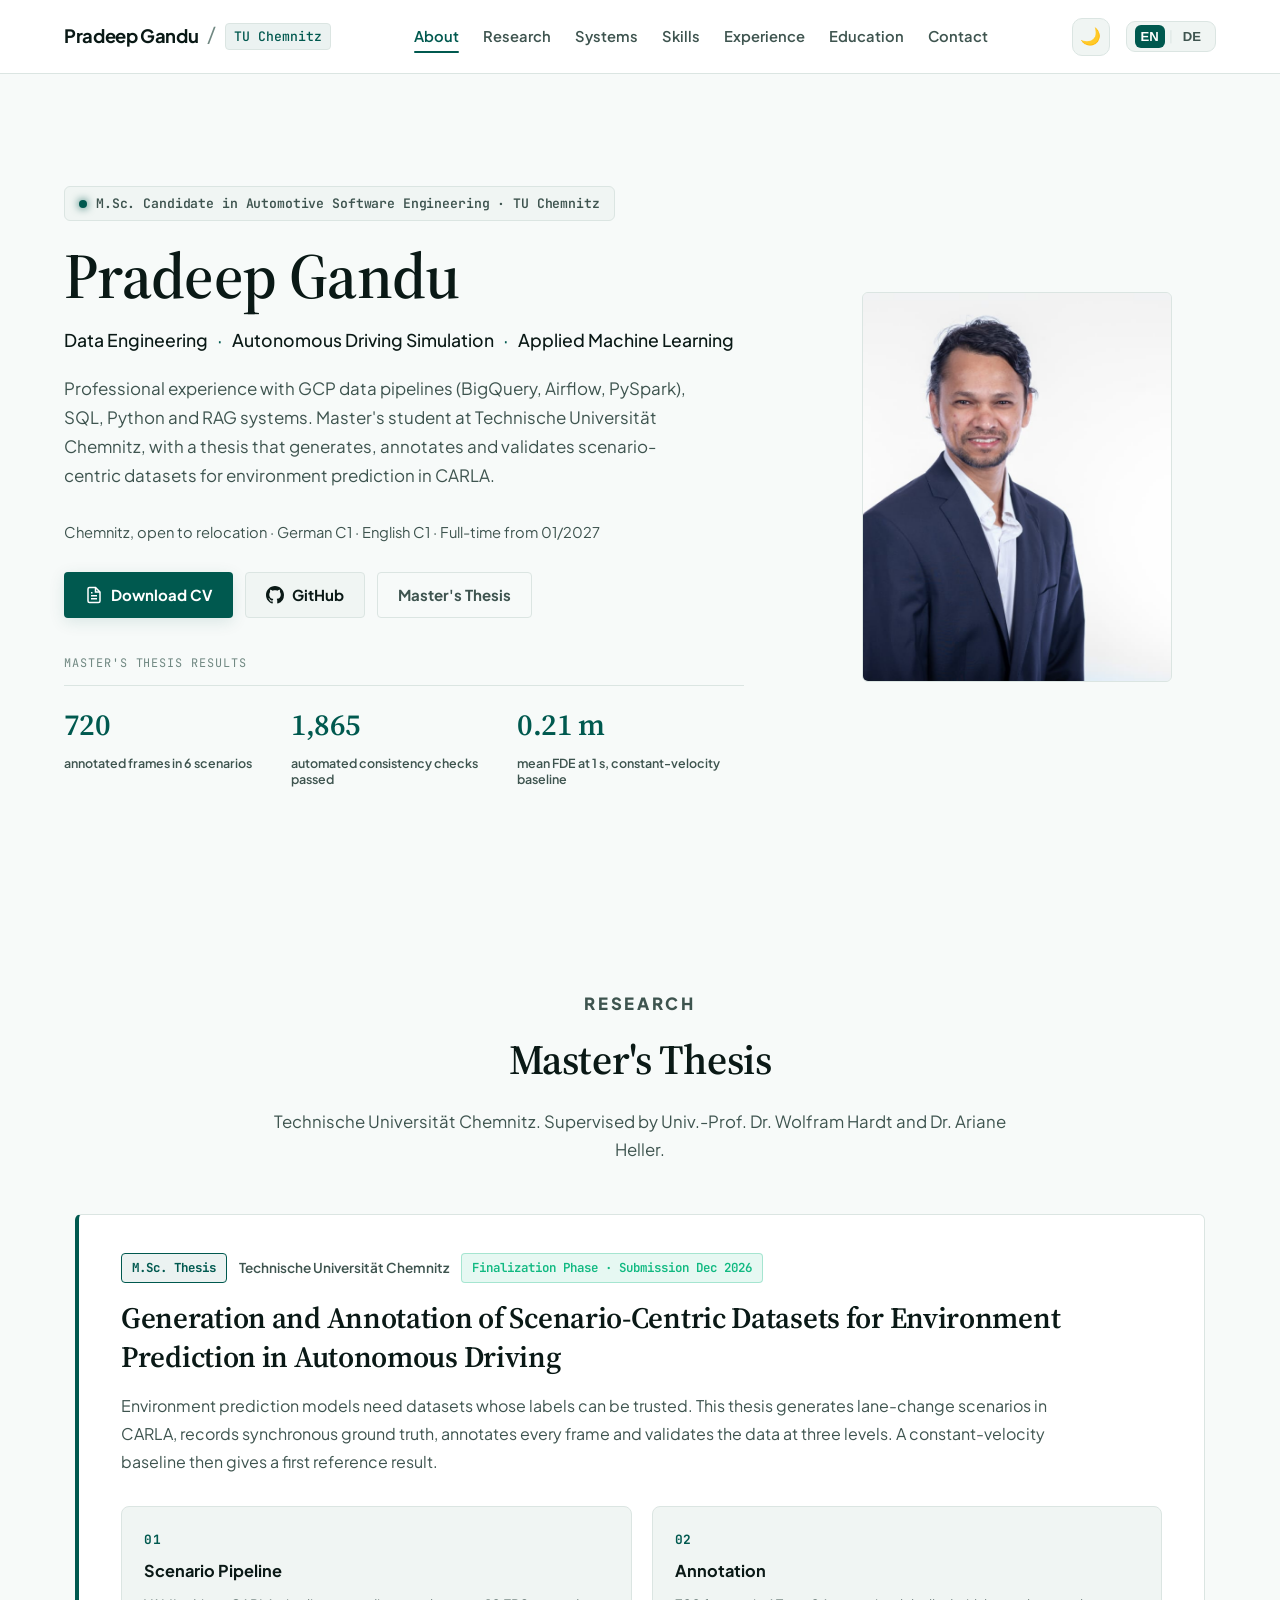
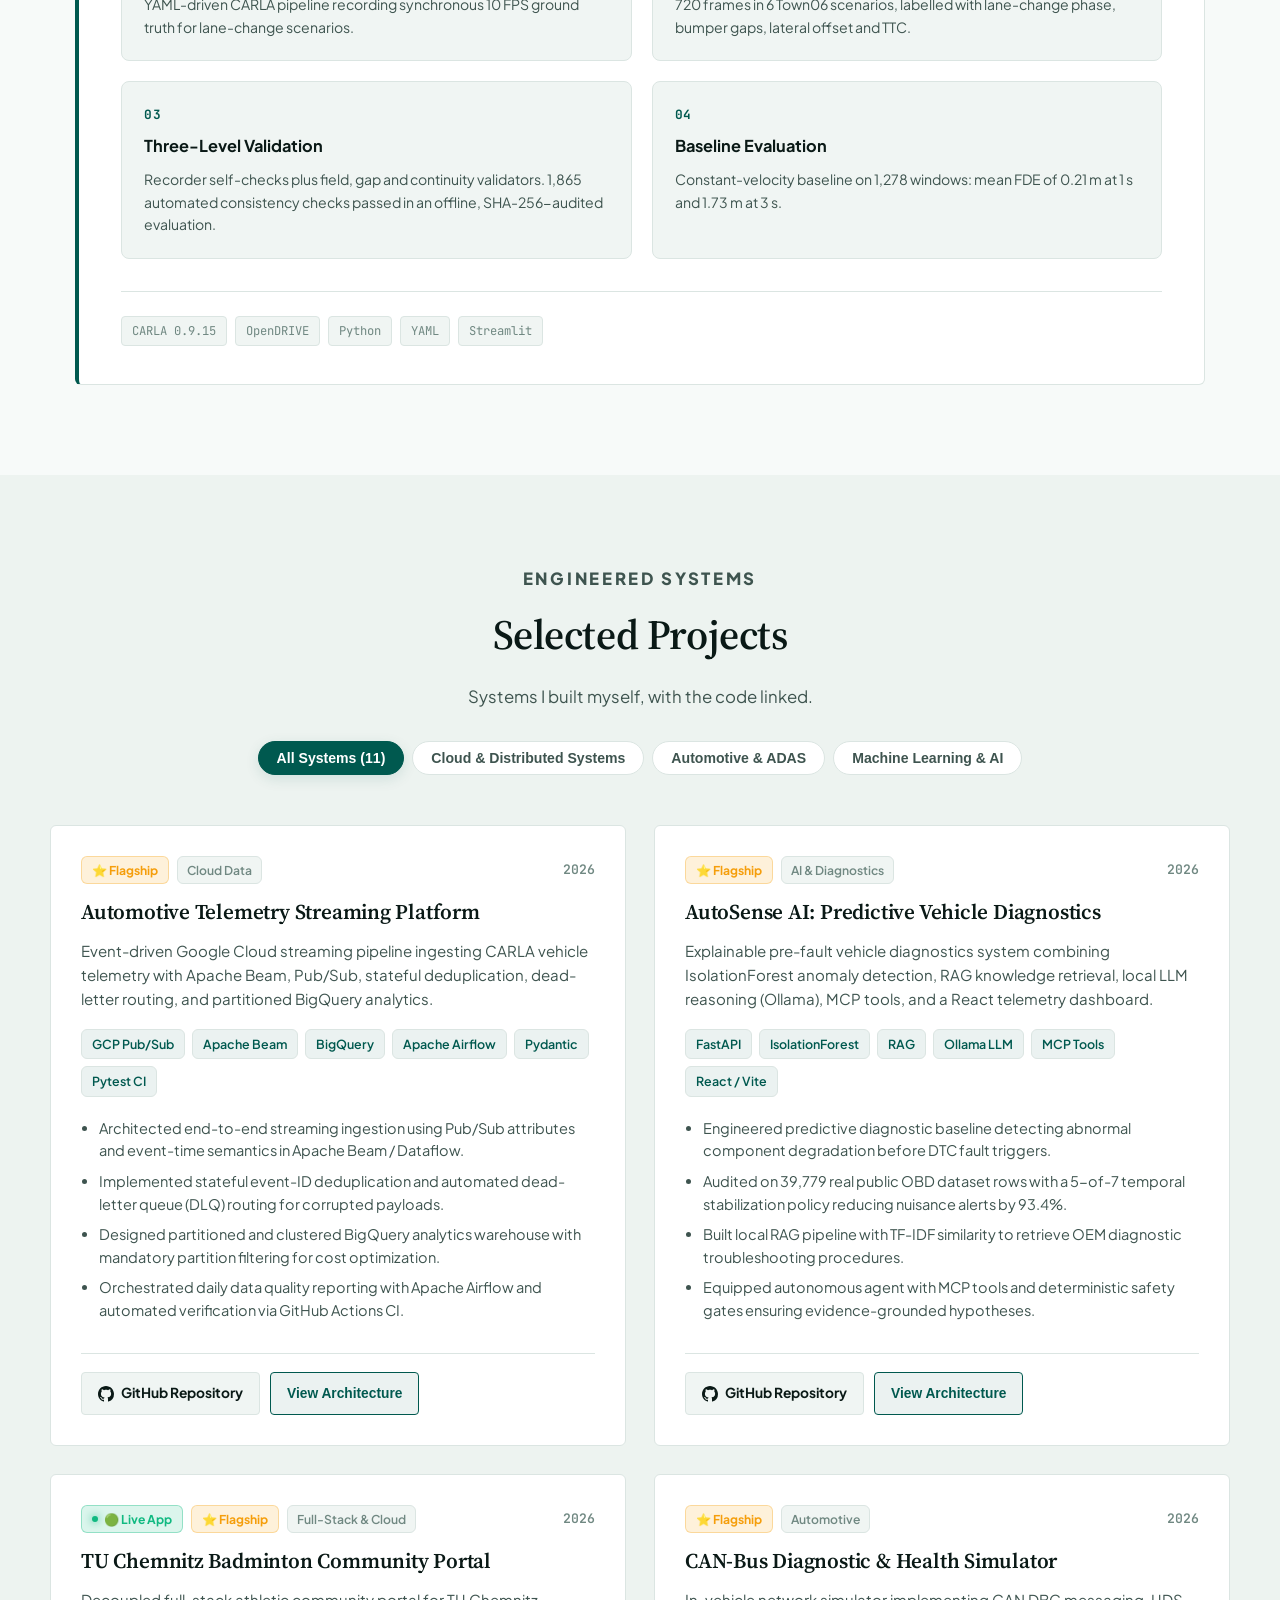
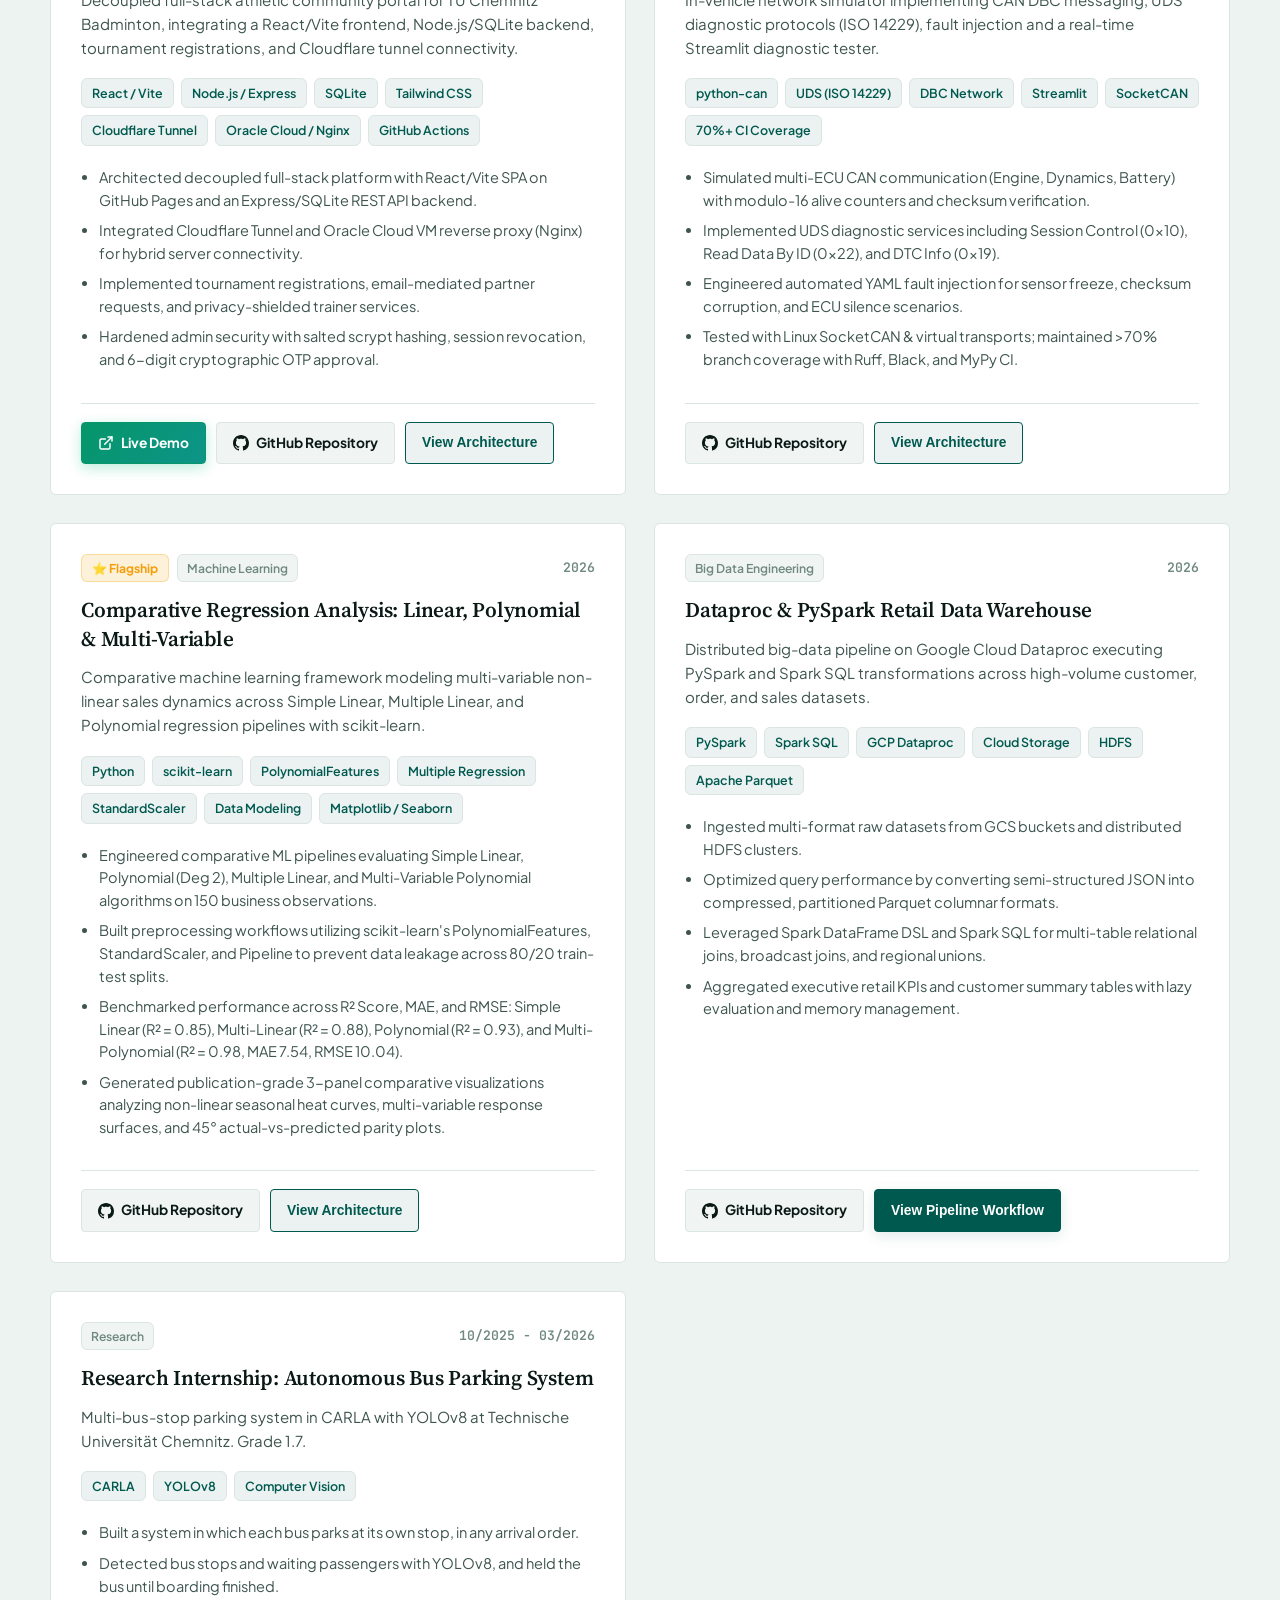
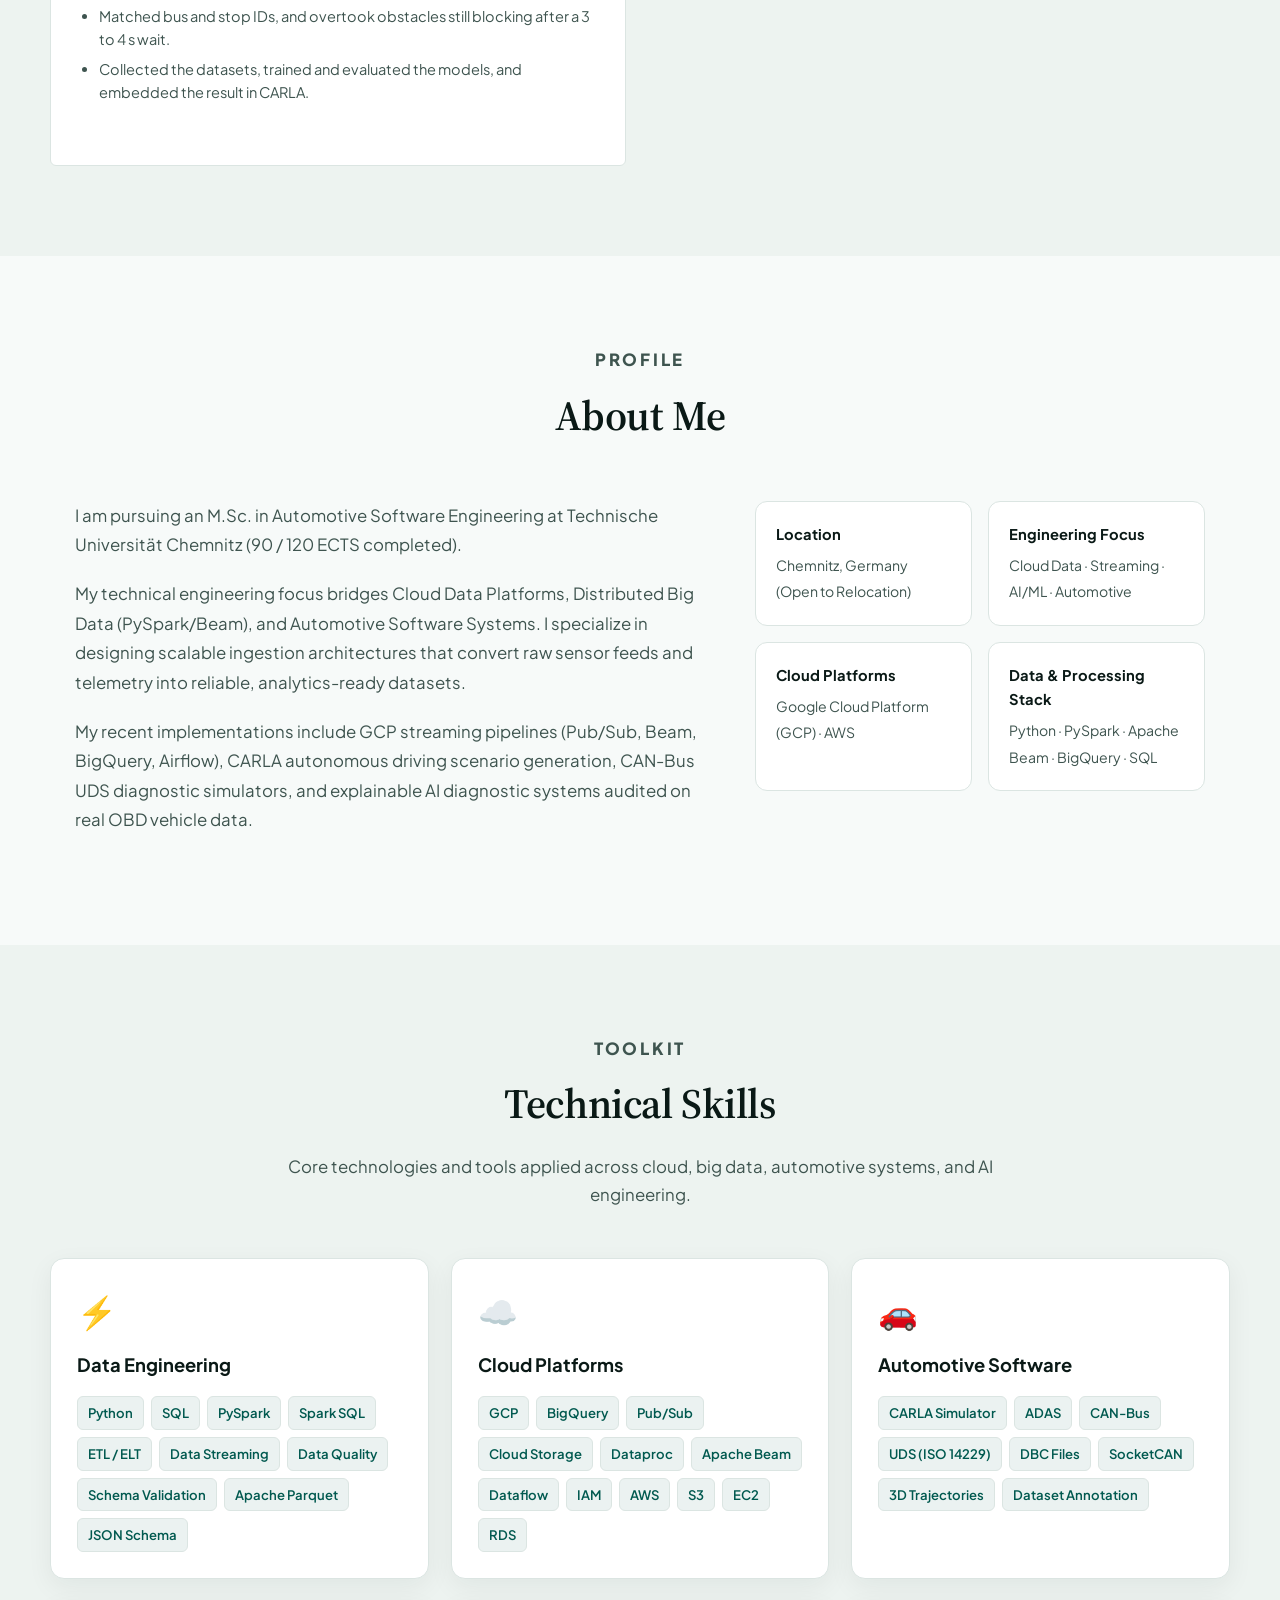
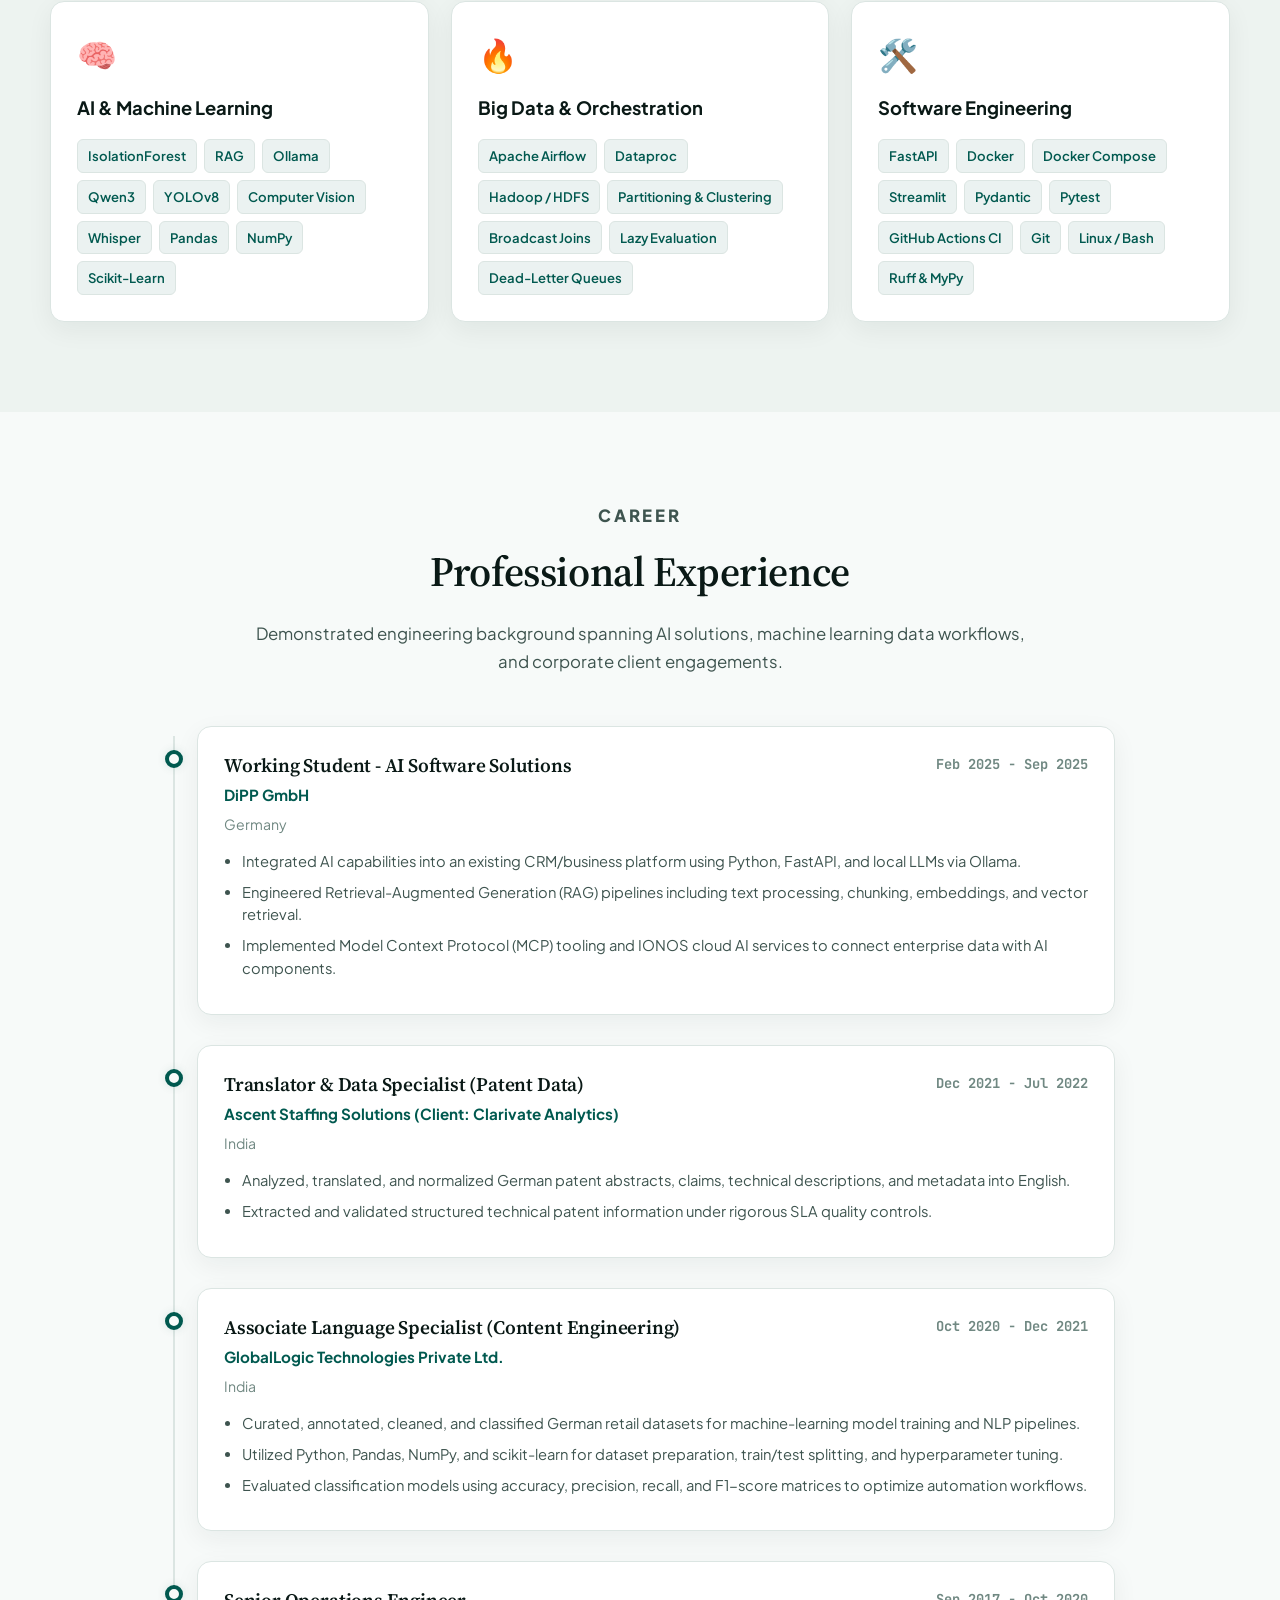
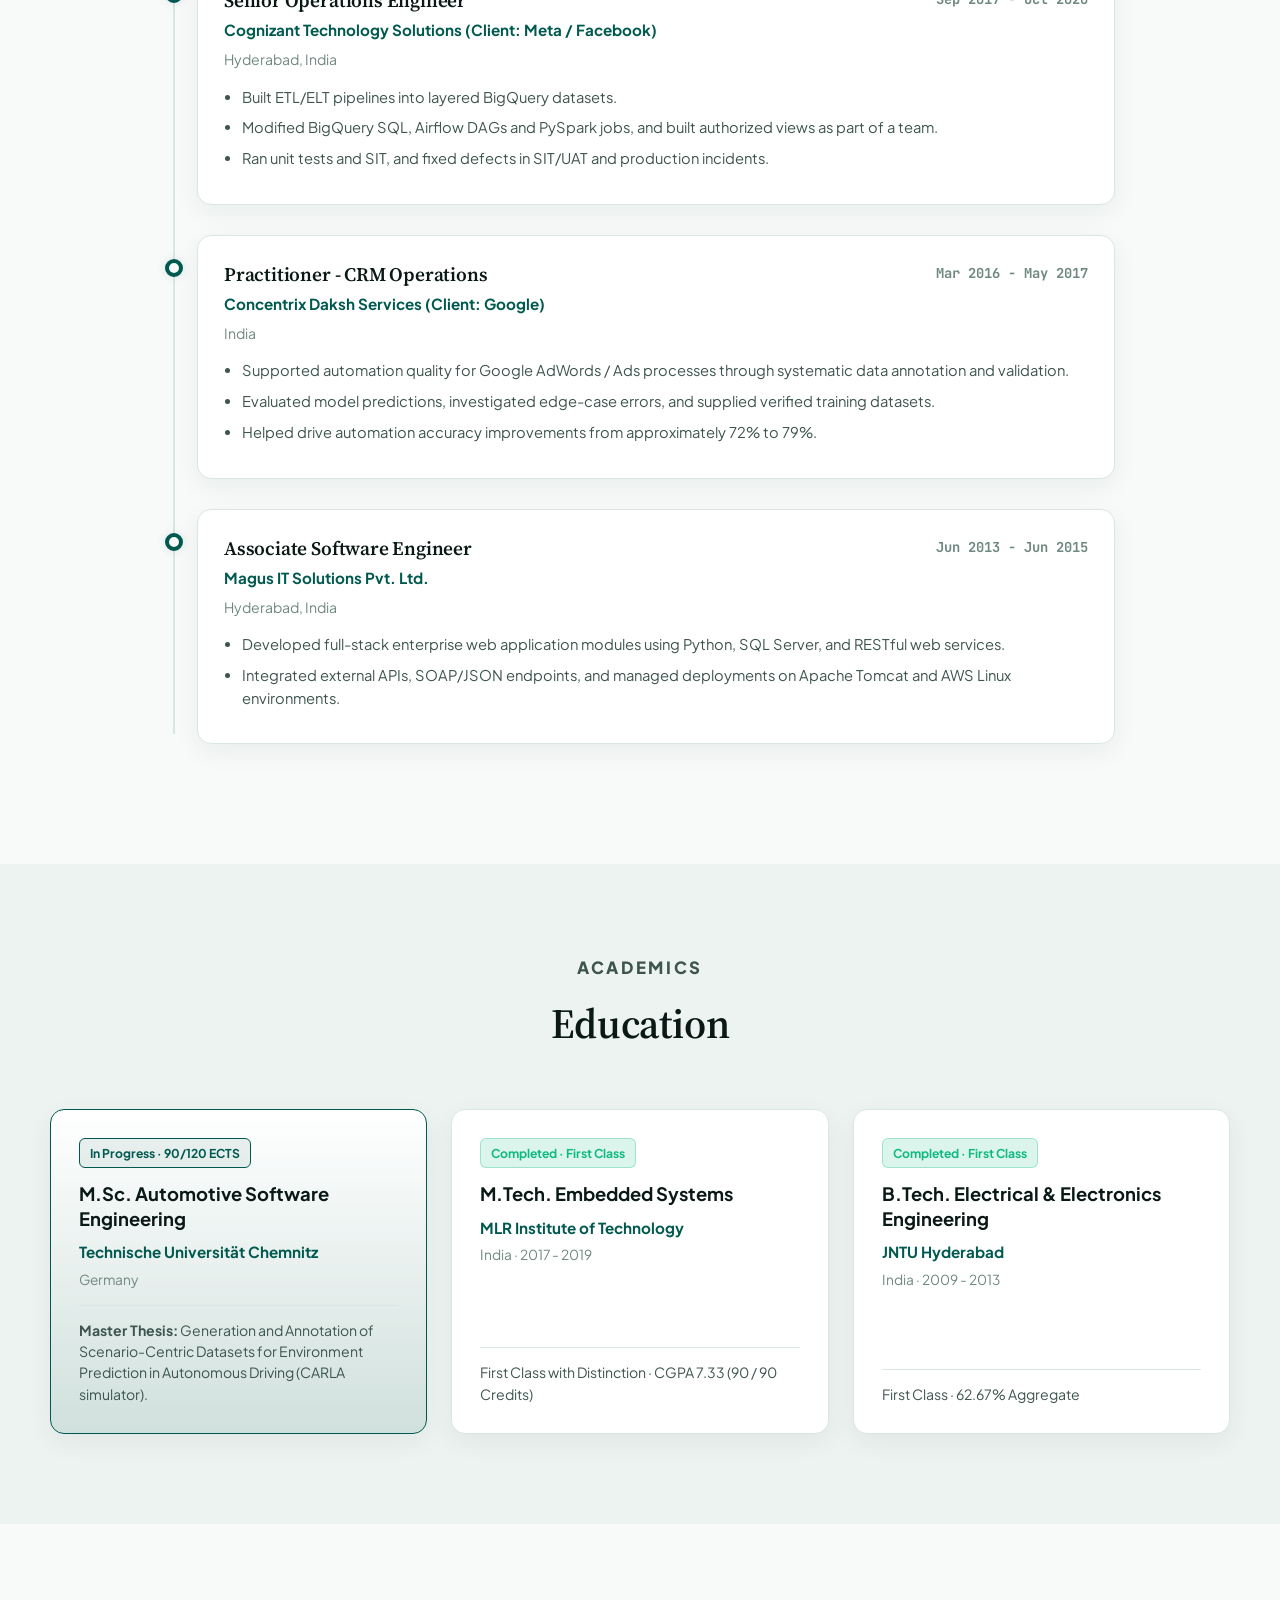
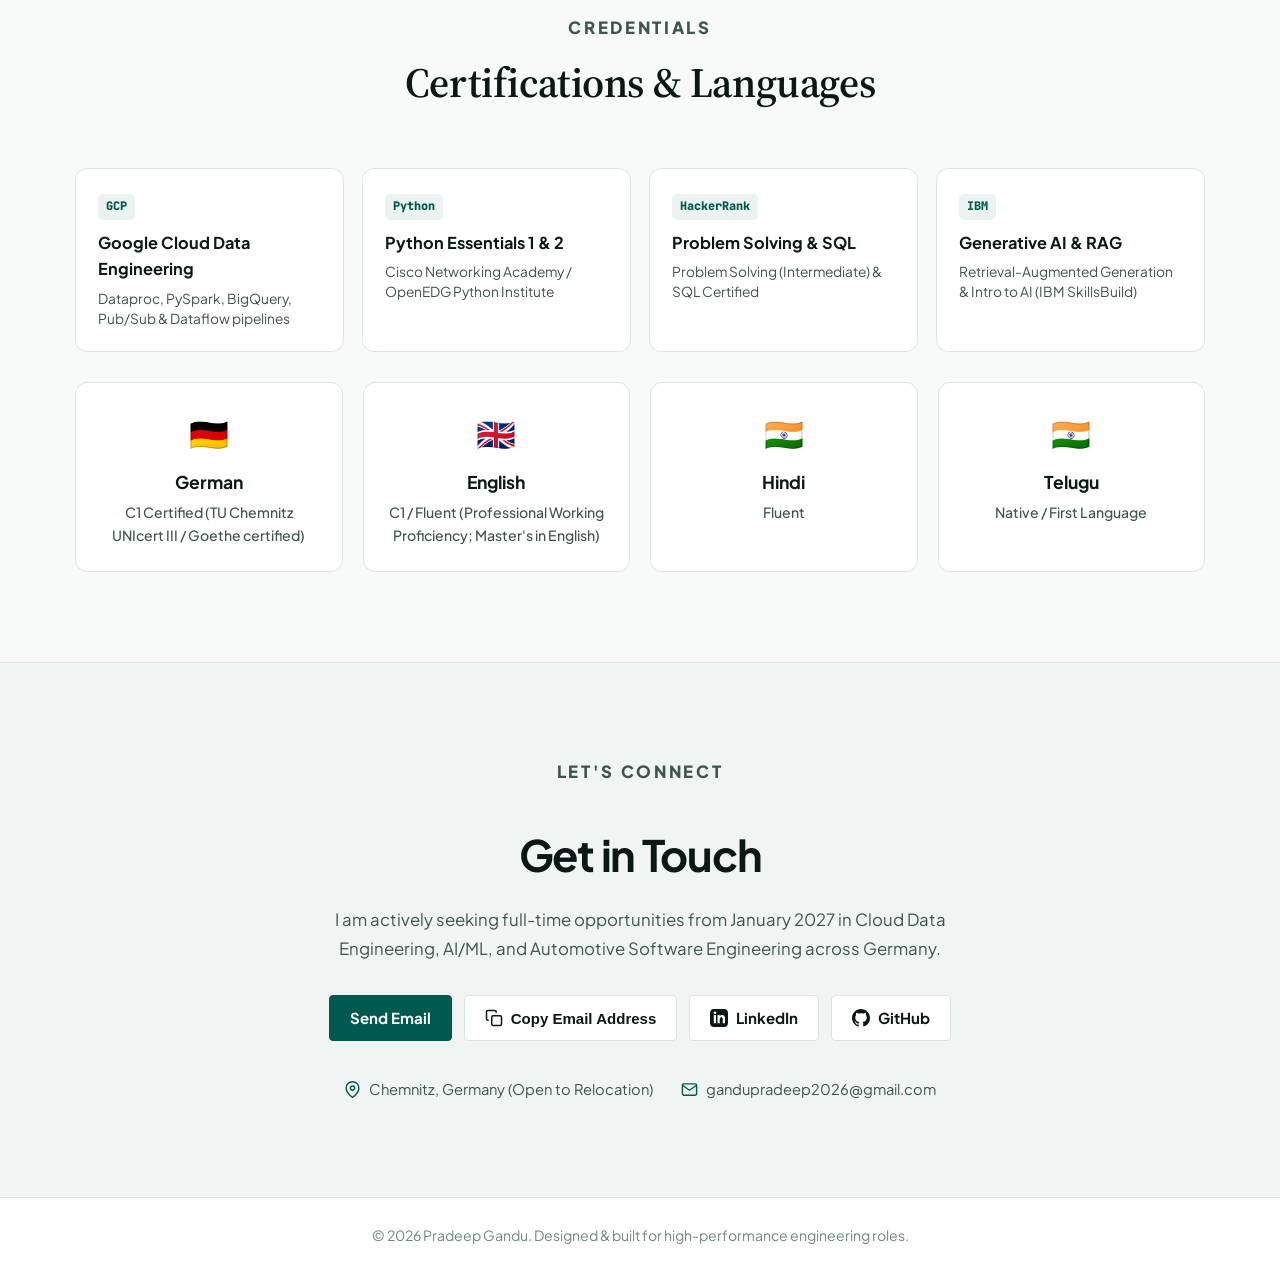
==== commit fe53d980: "Lead with proof of paid experience, matching the new CV Kurzprofil Co-Authored-By: Claude Opus 5.5 <" ====
--- a/index.html
+++ b/index.html
@@ -3,7 +3,7 @@
 <head>
     <meta charset="UTF-8">
     <meta name="viewport" content="width=device-width, initial-scale=1.0">
-    <meta name="description" content="Portfolio of Pradeep Gandu - Cloud Data Engineer, AI/ML, and Automotive Software Engineer based in Chemnitz, Germany.">
+    <meta name="description" content="Pradeep Gandu: professional experience with GCP data pipelines, BigQuery, Airflow, PySpark, SQL, Python and RAG systems. M.Sc. student in Automotive Software Engineering at Technische Universität Chemnitz.">
     <meta name="keywords" content="Pradeep Gandu, Cloud Data Engineer, GCP, BigQuery, PubSub, Apache Beam, PySpark, AI, Machine Learning, Automotive Software, CAN-Bus, CARLA, Chemnitz, Germany">
     <meta name="author" content="Pradeep Gandu">
     <title>Pradeep Gandu | Cloud Data & Automotive Software Engineer</title>
@@ -71,7 +71,7 @@
                 <span class="highlight-role" data-i18n="hero.role3">Applied Machine Learning</span>
             </h2>
 
-            <p class="hero-description" data-i18n="hero.description">Master's student at Technische Universität Chemnitz. My thesis generates, annotates and validates scenario-centric datasets for environment prediction in CARLA. Before that, I built GCP data pipelines at Cognizant and RAG systems at DiPP GmbH.</p>
+            <p class="hero-description" data-i18n="hero.description">Professional experience with GCP data pipelines (BigQuery, Airflow, PySpark), SQL, Python and RAG systems. Master's student at Technische Universität Chemnitz, with a thesis that generates, annotates and validates scenario-centric datasets for environment prediction in CARLA.</p>
 
             <p class="hero-meta" data-i18n="hero.meta">Chemnitz, open to relocation · German C1 · English C1 · Full-time from 01/2027</p>
 
@@ -914,7 +914,7 @@
     </div>
 </footer>
 
-<script src="script.js?v=1.2"></script>
+<script src="script.js?v=1.3"></script>
 
 </body>
 </html>
